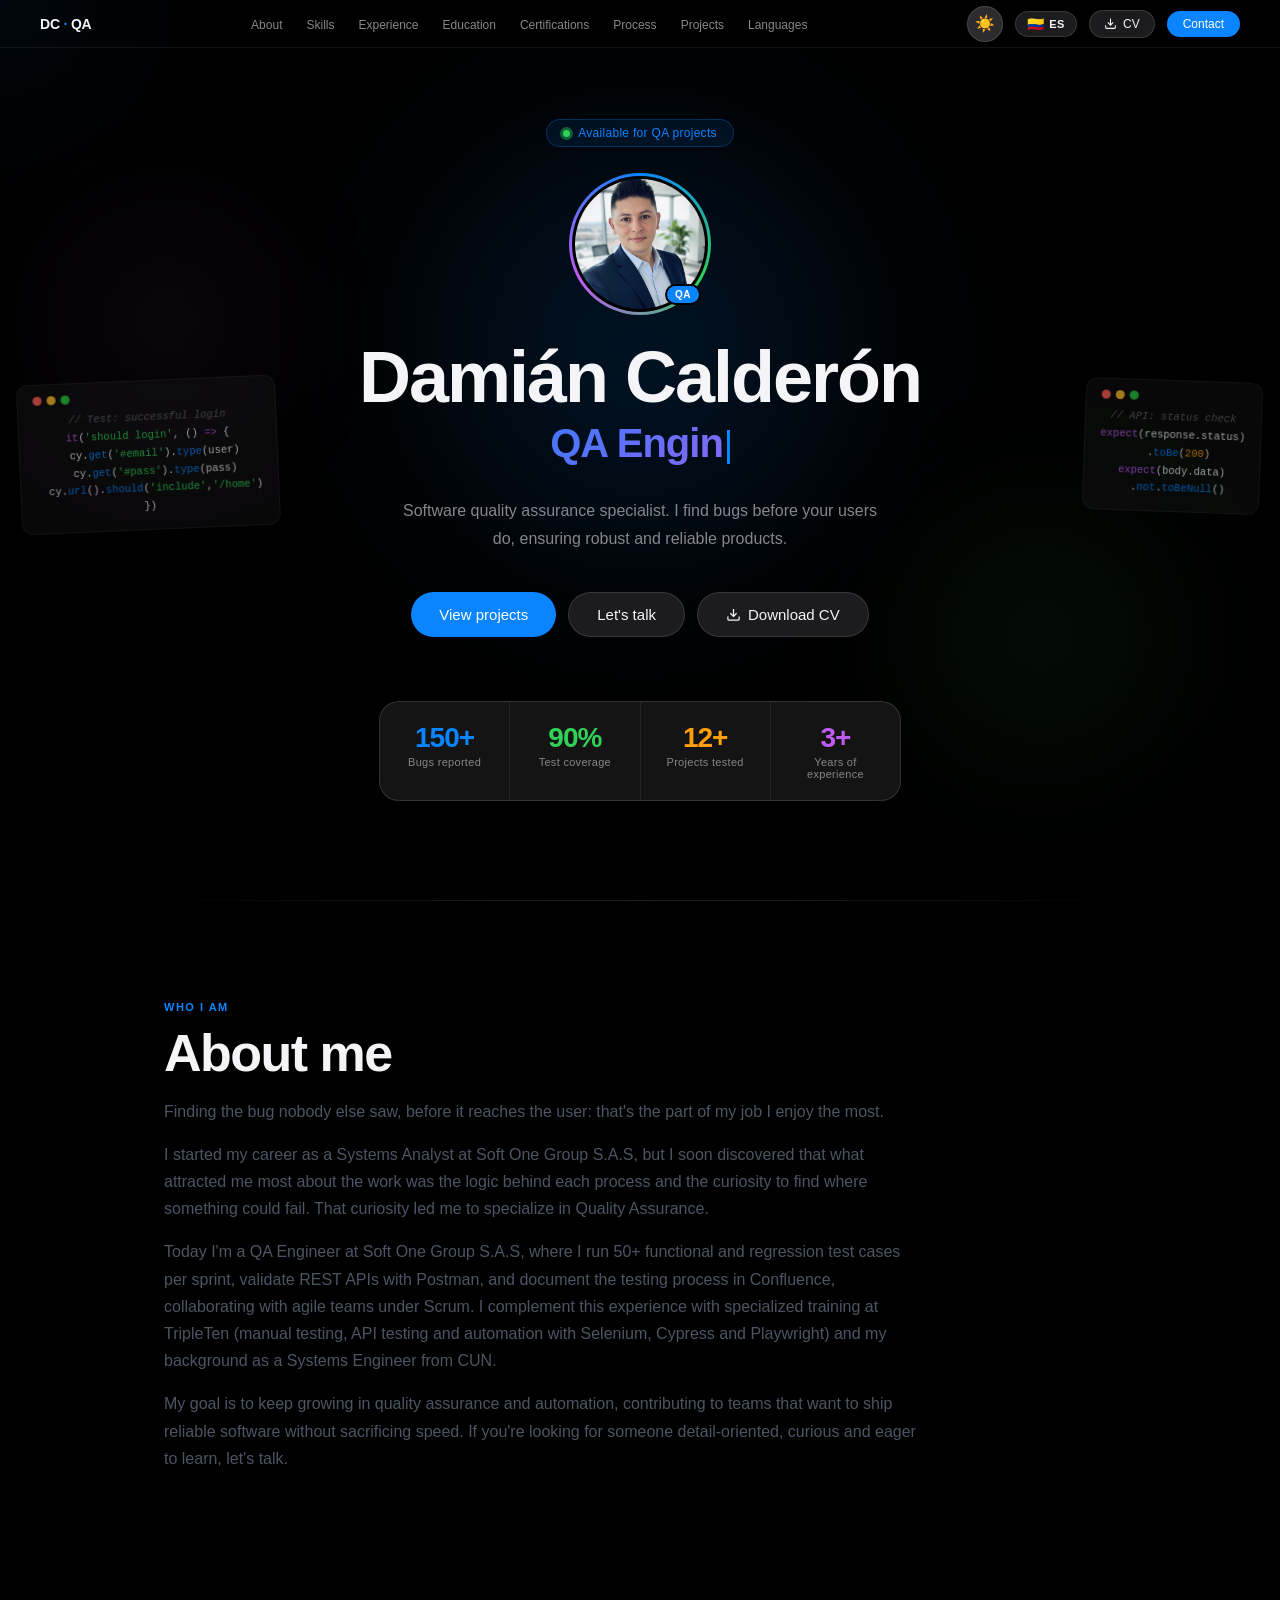
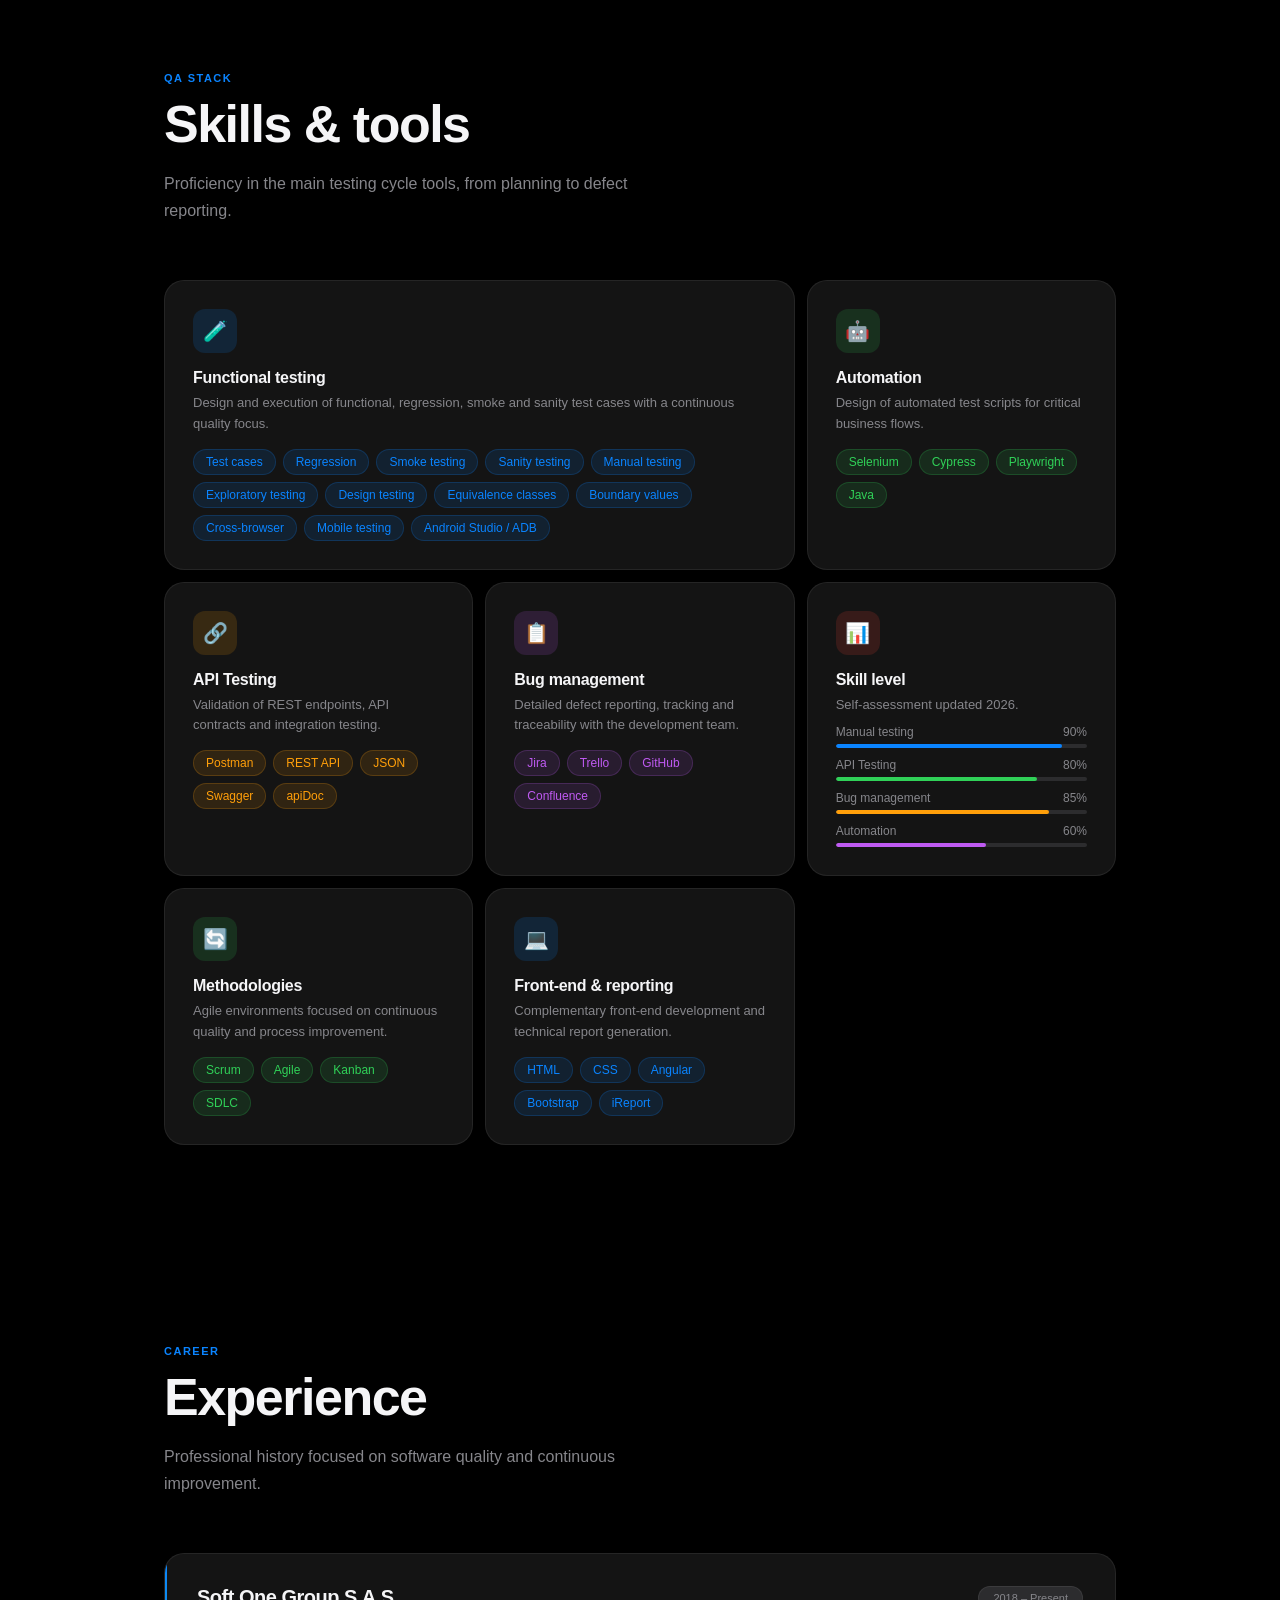
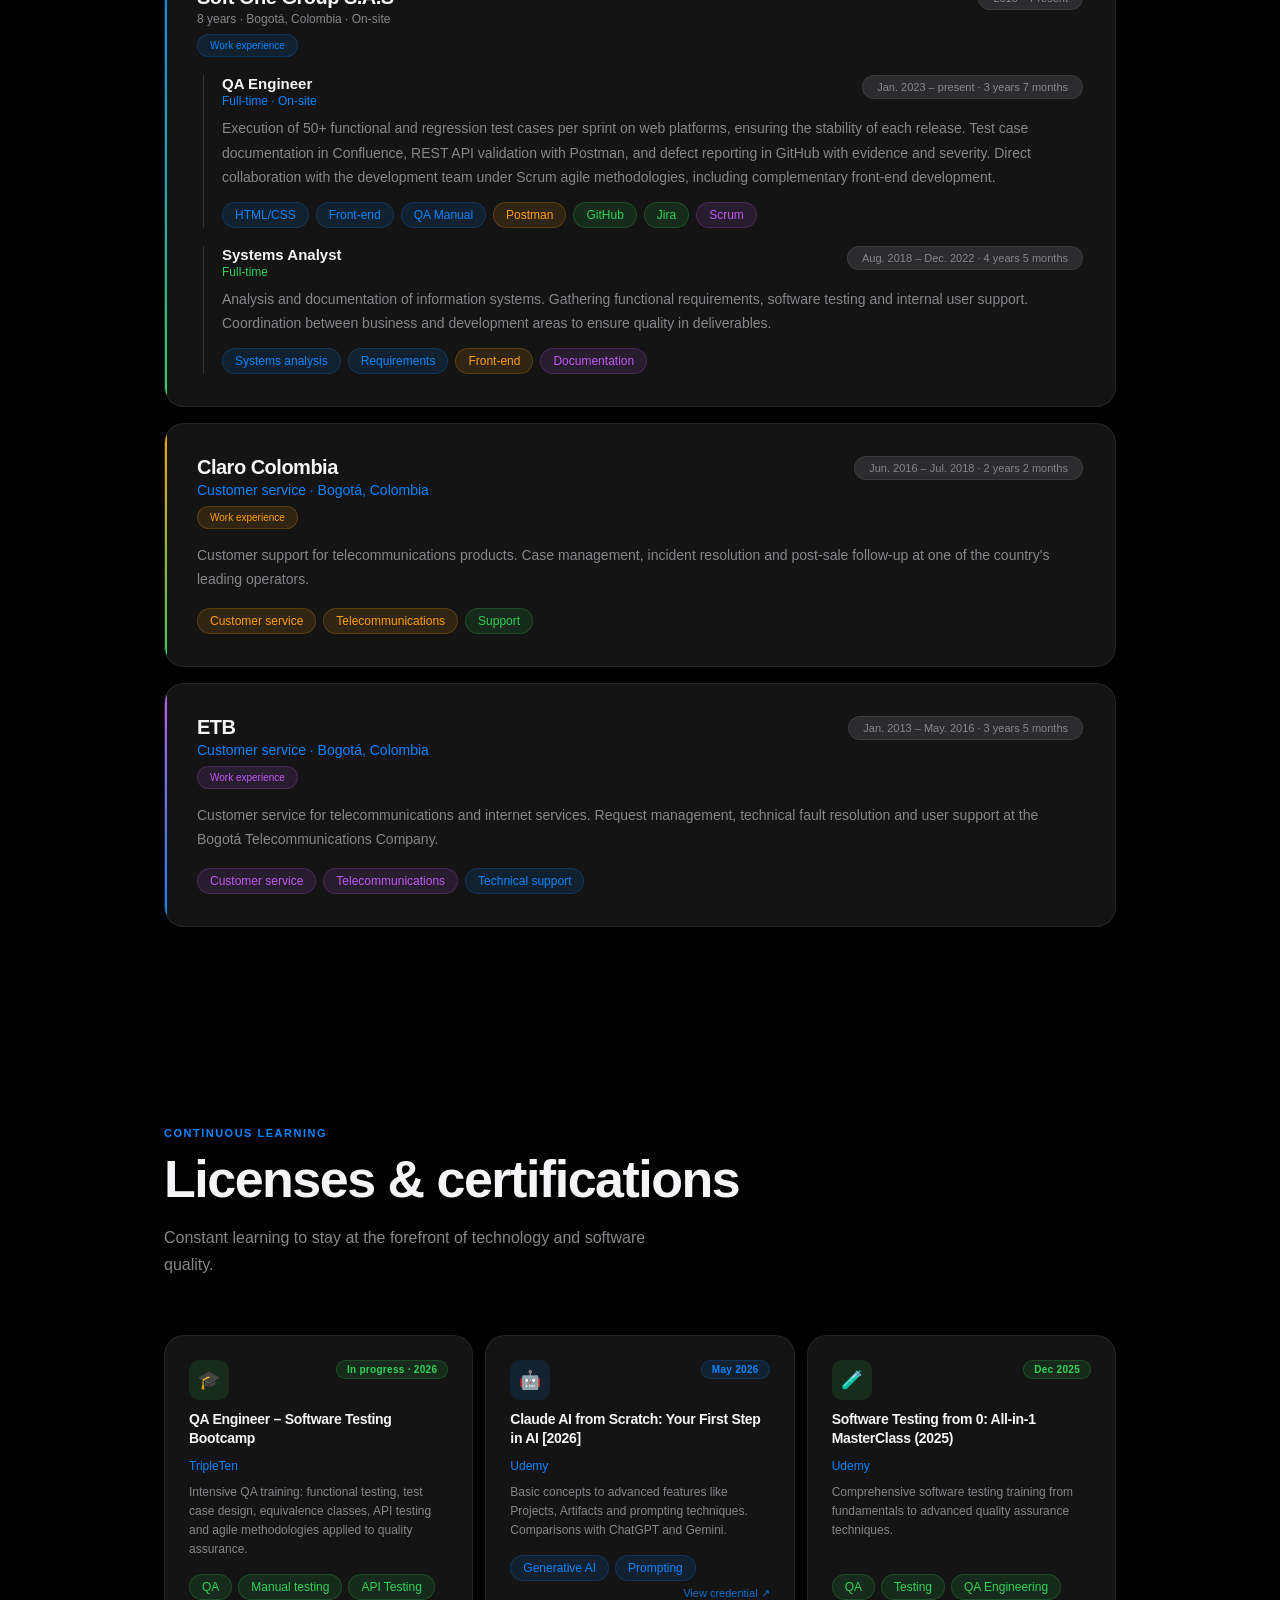
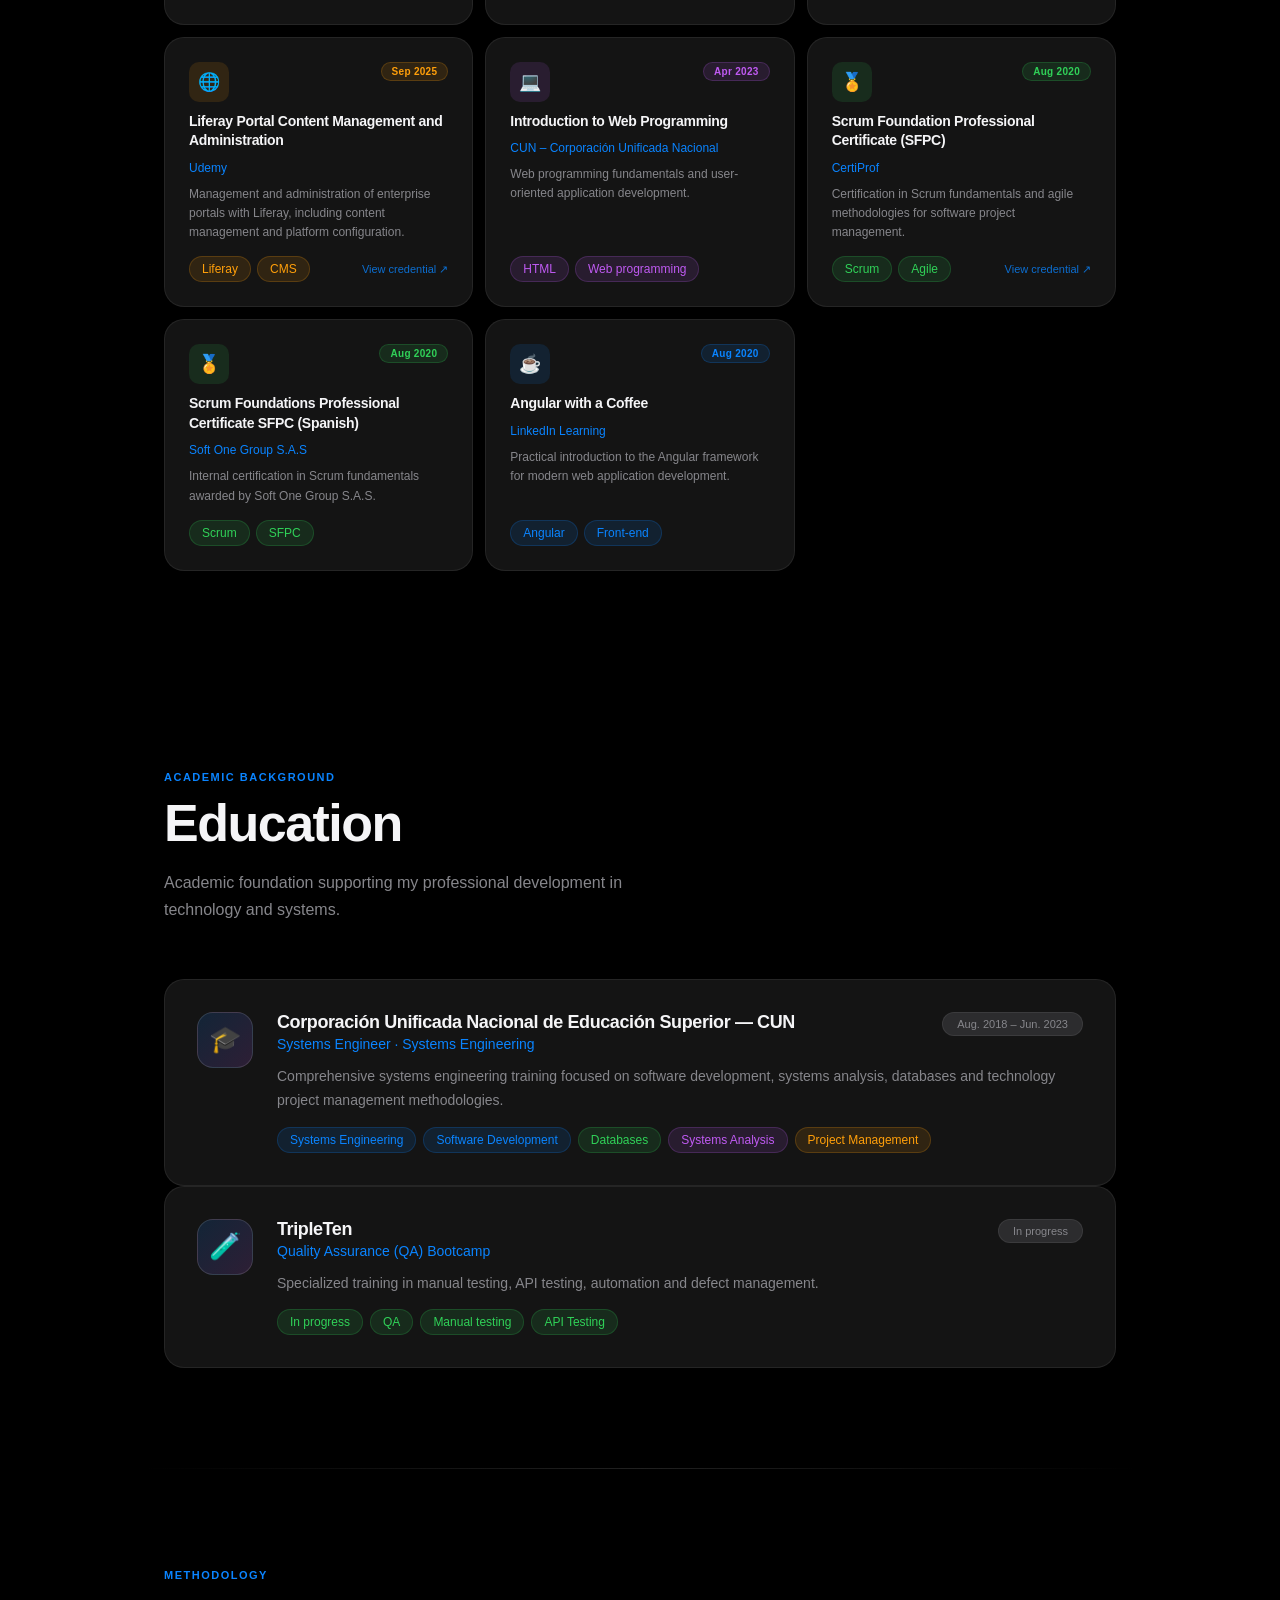
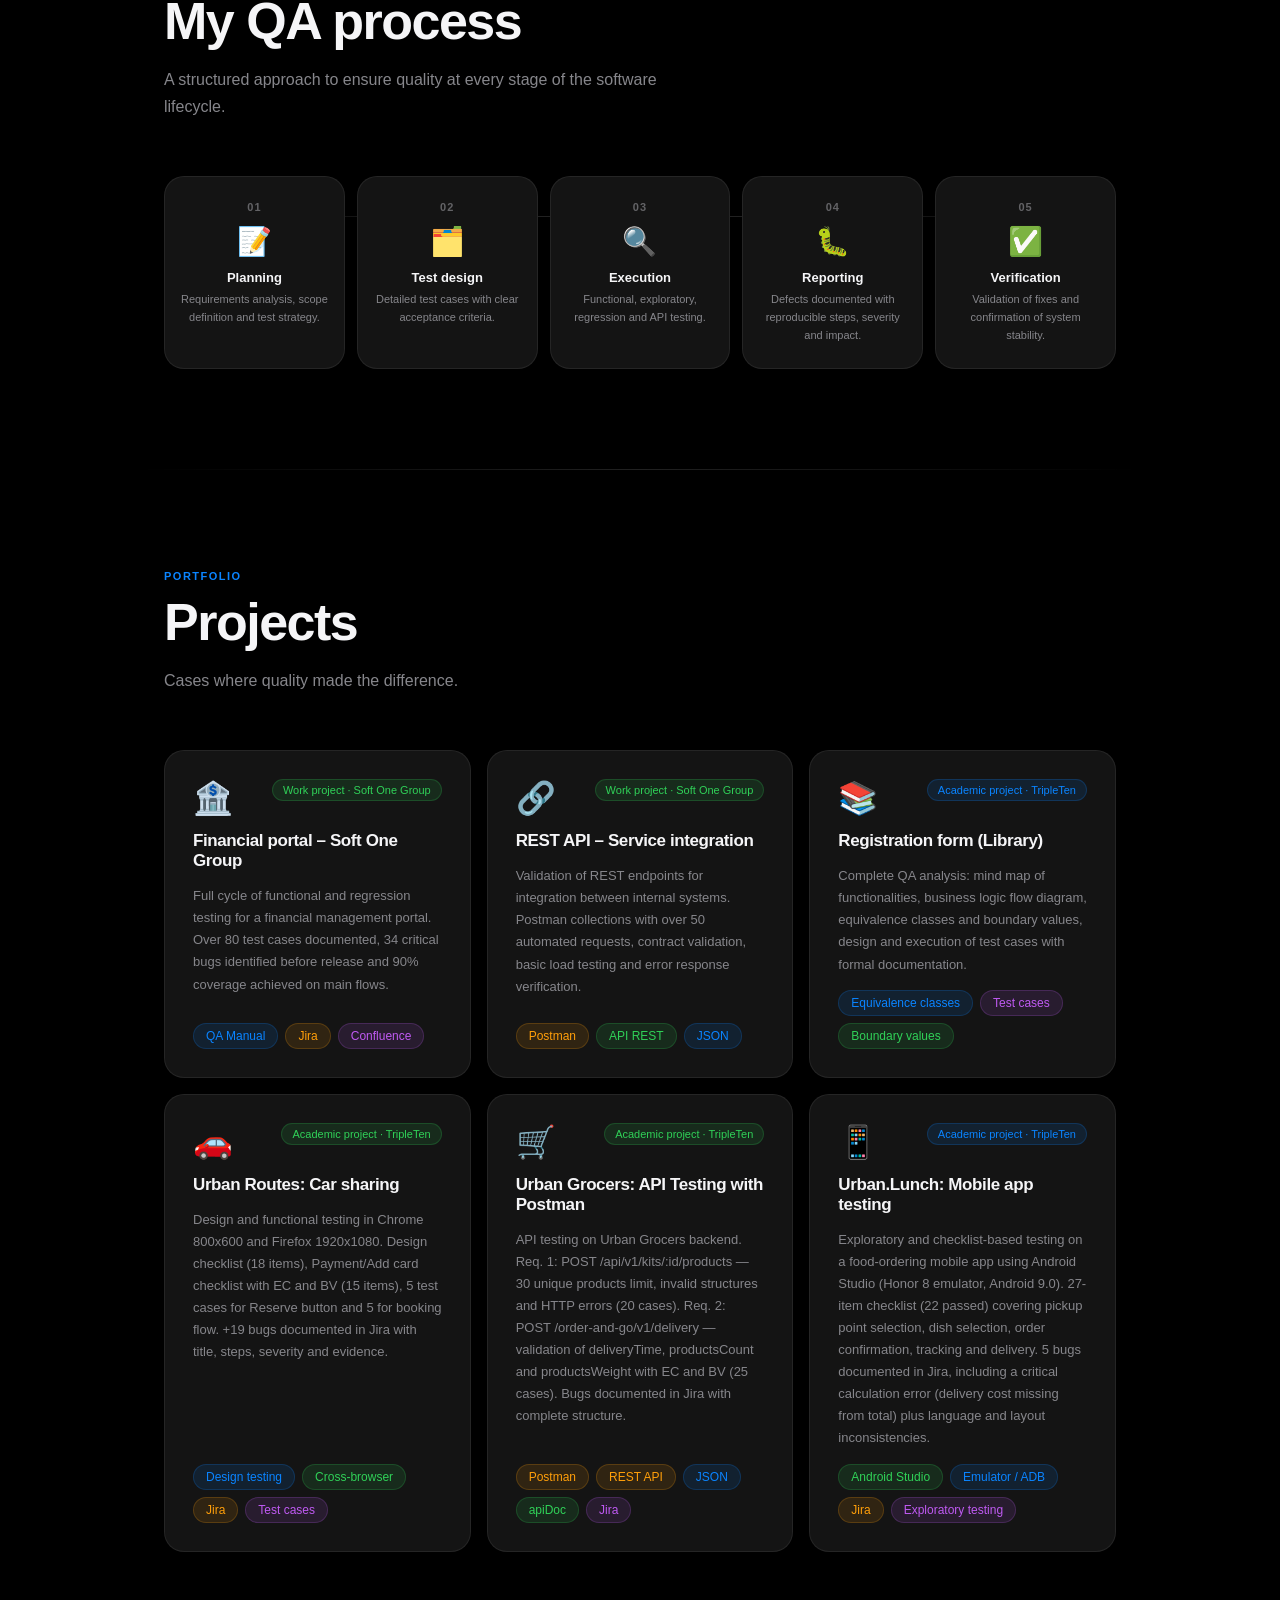
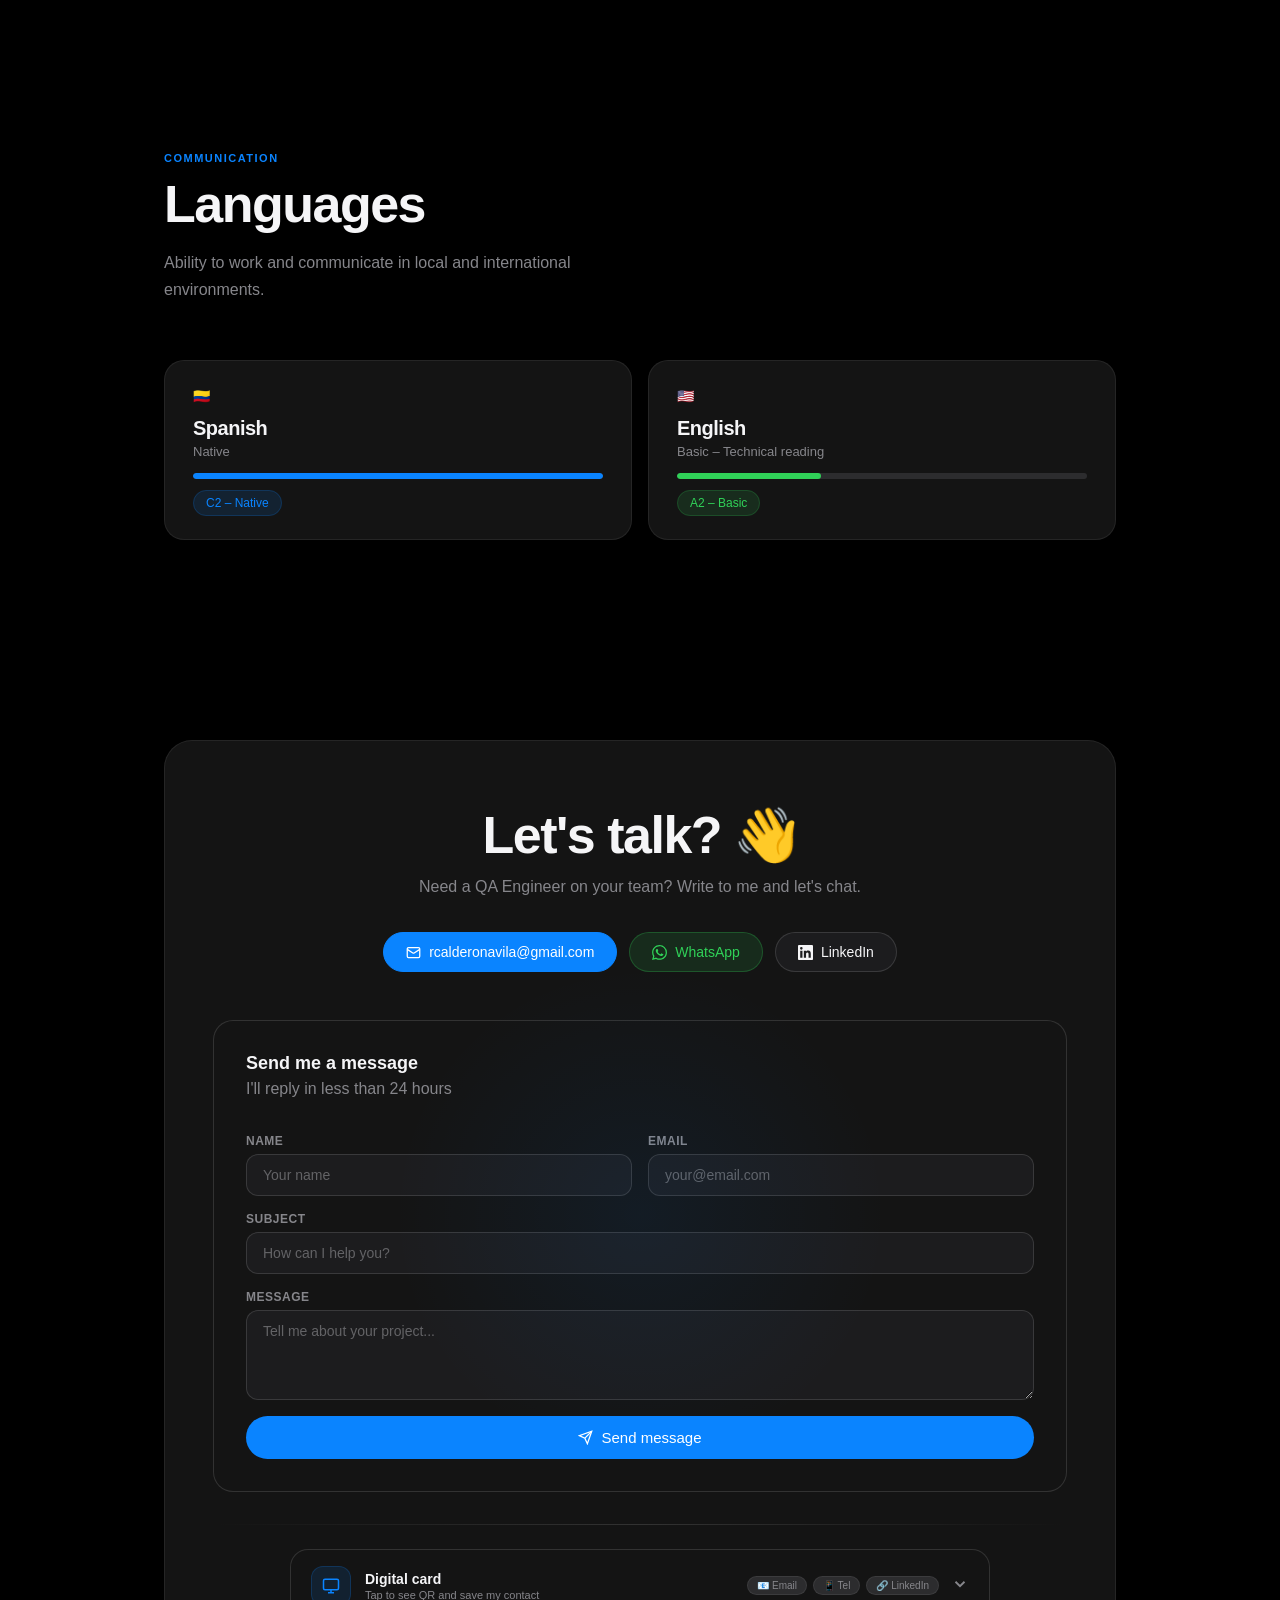
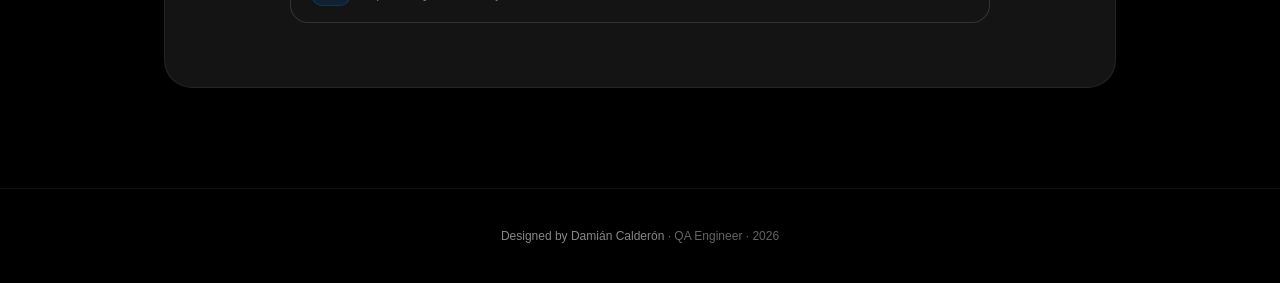
==== index.html @ c3e41abb "Add files via upload se actualiza imagen miniatura" ====
<!DOCTYPE html>
<html lang="es" data-theme="dark" data-lang="es">
<head>
  <meta charset="UTF-8"/>
  <meta name="viewport" content="width=device-width, initial-scale=1.0"/>
  <title>Damián Calderón – QA Engineer | Bogotá, Colombia</title>

  <!-- SEO -->
  <meta name="description" content="Damián Calderón – QA Engineer especialista en aseguramiento de calidad de software. Pruebas funcionales, API testing, Postman, Jira. Bogotá, Colombia."/>
  <meta name="keywords" content="QA Engineer, Quality Assurance, Tester, Bogotá, Colombia, Damián Calderón, pruebas software, Postman, Jira, Scrum"/>
  <meta name="author" content="Damián Calderón"/>
  <meta name="robots" content="index, follow"/>

  <!-- Open Graph -->
  <meta property="og:title" content="Damián Calderón – QA Engineer"/>
  <meta property="og:description" content="Especialista en aseguramiento de calidad de software. Encuentro los bugs antes que tus usuarios."/>
  <meta property="og:type" content="website"/>
  <meta property="og:url" content="https://damian-calderon-qa.netlify.app/"/>
  <meta property="og:image" content="https://damian-calderon-qa.netlify.app/perfilDamian.jpeg"/>
  <meta property="og:locale" content="es_CO"/>

  <!-- Twitter Card -->
  <meta name="twitter:card" content="summary_large_image"/>
  <meta name="twitter:title" content="Damián Calderón – QA Engineer"/>
  <meta name="twitter:description" content="Especialista en aseguramiento de calidad de software en Bogotá, Colombia."/>
  <meta name="twitter:image" content="https://damian-calderon-qa.netlify.app/perfilDamian.jpeg"/>

  <!-- Favicon -->
  <link rel="icon" href="data:image/svg+xml,<svg xmlns='http://www.w3.org/2000/svg' viewBox='0 0 100 100'><rect width='100' height='100' rx='22' fill='%230a84ff'/><text y='.9em' font-size='52' font-family='system-ui,sans-serif' font-weight='700' fill='white' x='50%' text-anchor='middle' dy='0.1em'>DC</text></svg>"/>

  <link rel="stylesheet" href="styles.css"/>
</head>
<body>

  <div id="cursor-glow"></div>

  <!-- NAV -->
  <nav>
    <div class="nav-logo">DC <span>·</span> QA</div>
    <button class="hamburger" id="hamburger" aria-label="Abrir menú" aria-expanded="false">
      <span></span><span></span><span></span>
    </button>
    <ul class="nav-links" id="navLinks">
      <li><a href="#sobre-mi" data-es="Sobre mí" data-en="About">Sobre mí</a></li>
      <li><a href="#habilidades" data-es="Habilidades" data-en="Skills">Habilidades</a></li>
      <li><a href="#experiencia" data-es="Experiencia" data-en="Experience">Experiencia</a></li>
      <li><a href="#educacion" data-es="Educación" data-en="Education">Educación</a></li>
      <li><a href="#certificaciones" data-es="Certificaciones" data-en="Certifications">Certificaciones</a></li>
      <li><a href="#proceso" data-es="Proceso" data-en="Process">Proceso</a></li>
      <li><a href="#proyectos" data-es="Proyectos" data-en="Projects">Proyectos</a></li>
      <li><a href="#idiomas" data-es="Idiomas" data-en="Languages">Idiomas</a></li>
    </ul>
    <div class="nav-right">
      <button class="theme-toggle" id="themeBtn" title="Cambiar tema">☀️</button>
      <!-- SELECTOR DE IDIOMA -->
      <button class="lang-toggle" id="langBtn" title="Switch language" aria-label="Cambiar idioma">
        <span class="lang-flag" id="langFlag">🇺🇸</span>
        <span class="lang-label" id="langLabel">EN</span>
      </button>
      <a href="Damian_Calderon_CV.pdf" download="Damian_Calderon_CV.pdf" class="nav-cv" title="Descargar hoja de vida">
        <svg width="13" height="13" viewBox="0 0 24 24" fill="none" stroke="currentColor" stroke-width="2"><path d="M21 15v4a2 2 0 0 1-2 2H5a2 2 0 0 1-2-2v-4"/><polyline points="7 10 12 15 17 10"/><line x1="12" y1="15" x2="12" y2="3"/></svg>
        <span data-es="CV" data-en="CV">CV</span>
      </a>
      <a href="#contacto" class="nav-cta" data-es="Contactar" data-en="Contact">Contactar</a>
    </div>
  </nav>
  <div class="nav-overlay" id="navOverlay"></div>

  <!-- HERO -->
  <div class="hero">
    <div class="orb orb1"></div>
    <div class="orb orb2"></div>
    <div class="orb orb3"></div>

    <!-- FLOATING CODE SNIPPETS -->
    <div class="code-float code-float-1">
      <div class="cf-dots"><div class="cf-dot cf-dot-red"></div><div class="cf-dot cf-dot-yellow"></div><div class="cf-dot cf-dot-green"></div></div>
      <pre><span class="cf-comment">// Test: successful login</span>
<span class="cf-key">it</span>(<span class="cf-str">&#39;should login&#39;</span>, () <span class="cf-key">=&gt;</span> {
  cy.<span class="cf-fn">get</span>(<span class="cf-str">&#39;#email&#39;</span>).<span class="cf-fn">type</span>(user)
  cy.<span class="cf-fn">get</span>(<span class="cf-str">&#39;#pass&#39;</span>).<span class="cf-fn">type</span>(pass)
  cy.<span class="cf-fn">url</span>().<span class="cf-fn">should</span>(<span class="cf-str">&#39;include&#39;</span>,<span class="cf-str">&#39;/home&#39;</span>)
})</pre>
    </div>

    <div class="code-float code-float-2">
      <div class="cf-dots"><div class="cf-dot cf-dot-red"></div><div class="cf-dot cf-dot-yellow"></div><div class="cf-dot cf-dot-green"></div></div>
      <pre><span class="cf-comment">// API: status check</span>
<span class="cf-key">expect</span>(response.status)
  .<span class="cf-fn">toBe</span>(<span class="cf-num">200</span>)
<span class="cf-key">expect</span>(body.data)
  .<span class="cf-fn">not</span>.<span class="cf-fn">toBeNull</span>()</pre>
    </div>

    <div class="hero-badge"><span class="pulse"></span> <span data-es="Disponible para proyectos QA" data-en="Available for QA projects">Disponible para proyectos QA</span></div>

    <div class="avatar-wrap">
      <div class="avatar-ring"></div>
      <div class="avatar-ring2"></div>
      <div class="avatar-img">
        <img src="perfilDamian.jpeg" alt="Damián Calderón" id="heroAvatarImg"/>
      </div>
      <div class="avatar-badge-qa">QA</div>
    </div>

    <h1>
      <div class="name">Damián Calderón</div>
      <div class="title-grad" id="typed-title">QA Engineer<span class="cursor-blink"></span></div>
    </h1>
    <p class="hero-sub" data-es="Especialista en aseguramiento de calidad de software. Encuentro los bugs antes que tus usuarios, garantizando productos robustos y confiables." data-en="Software quality assurance specialist. I find bugs before your users do, ensuring robust and reliable products.">Especialista en aseguramiento de calidad de software. Encuentro los bugs antes que tus usuarios, garantizando productos robustos y confiables.</p>

    <div class="hero-btns">
      <a href="#proyectos" class="btn btn-blue" data-es="Ver proyectos" data-en="View projects">Ver proyectos</a>
      <a href="#contacto" class="btn btn-outline" data-es="Hablemos" data-en="Let's talk">Hablemos</a>
      <a href="Damian_Calderon_CV.pdf" download="Damian_Calderon_CV.pdf" class="btn btn-cv">
        <svg width="15" height="15" viewBox="0 0 24 24" fill="none" stroke="currentColor" stroke-width="2"><path d="M21 15v4a2 2 0 0 1-2 2H5a2 2 0 0 1-2-2v-4"/><polyline points="7 10 12 15 17 10"/><line x1="12" y1="15" x2="12" y2="3"/></svg>
        <span data-es="Descargar CV" data-en="Download CV">Descargar CV</span>
      </a>
    </div>

    <div class="stats">
      <div class="stat"><div class="stat-n stat-accent" id="s1">0+</div><div class="stat-l" data-es="Bugs reportados" data-en="Bugs reported">Bugs reportados</div></div>
      <div class="stat"><div class="stat-n stat-green" id="s2">0%</div><div class="stat-l" data-es="Cobertura de pruebas" data-en="Test coverage">Cobertura de pruebas</div></div>
      <div class="stat"><div class="stat-n stat-orange" id="s3">0+</div><div class="stat-l" data-es="Proyectos probados" data-en="Projects tested">Proyectos probados</div></div>
      <div class="stat"><div class="stat-n stat-purple" id="s4">0+</div><div class="stat-l" data-es="Años de experiencia" data-en="Years of experience">Años de experiencia</div></div>
    </div>
  </div>

  <div class="divider"></div>

  <!-- SOBRE MI -->
  <section class="section" id="sobre-mi">
    <div class="sec-tag reveal" data-es="Quién soy" data-en="Who I am">Quién soy</div>
    <h2 class="sec-title reveal delay-1" data-es="Sobre mí" data-en="About me">Sobre mí</h2>
    <div class="about-body reveal delay-2">
      <p class="about-p" data-es="Encontrar el error que nadie más vio, antes de que llegue al usuario: esa es la parte de mi trabajo que más disfruto." data-en="Finding the bug nobody else saw, before it reaches the user: that's the part of my job I enjoy the most.">
        <strong>Encontrar el error que nadie más vio, antes de que llegue al usuario: esa es la parte de mi trabajo que más disfruto.</strong>
      </p>
      <p class="about-p" data-es="Empecé mi carrera como Analista de Sistemas en Soft One Group S.A.S, pero pronto descubrí que lo que más me atraía del trabajo era la lógica detrás de cada proceso y la curiosidad por encontrar dónde algo podía fallar. Esa inquietud me llevó a especializarme en Quality Assurance." data-en="I started my career as a Systems Analyst at Soft One Group S.A.S, but I soon discovered that what attracted me most about the work was the logic behind each process and the curiosity to find where something could fail. That curiosity led me to specialize in Quality Assurance.">Empecé mi carrera como Analista de Sistemas en Soft One Group S.A.S, pero pronto descubrí que lo que más me atraía del trabajo era la lógica detrás de cada proceso y la curiosidad por encontrar dónde algo podía fallar. Esa inquietud me llevó a especializarme en Quality Assurance.</p>
      <p class="about-p" data-es="Hoy soy QA Engineer en Soft One Group S.A.S, donde ejecuto más de 50 casos de prueba funcionales y de regresión por sprint, valido APIs REST con Postman y documento el proceso de pruebas en Confluence, colaborando con equipos ágiles bajo Scrum. Complemento esta experiencia con formación especializada en TripleTen (pruebas manuales, API testing y automatización con Selenium, Cypress y Playwright) y mi base como Ingeniero de Sistemas por la CUN." data-en="Today I'm a QA Engineer at Soft One Group S.A.S, where I run 50+ functional and regression test cases per sprint, validate REST APIs with Postman, and document the testing process in Confluence, collaborating with agile teams under Scrum. I complement this experience with specialized training at TripleTen (manual testing, API testing and automation with Selenium, Cypress and Playwright) and my background as a Systems Engineer from CUN.">Hoy soy QA Engineer en Soft One Group S.A.S, donde ejecuto más de 50 casos de prueba funcionales y de regresión por sprint, valido APIs REST con Postman y documento el proceso de pruebas en Confluence, colaborando con equipos ágiles bajo Scrum. Complemento esta experiencia con formación especializada en TripleTen (pruebas manuales, API testing y automatización con Selenium, Cypress y Playwright) y mi base como Ingeniero de Sistemas por la CUN.</p>
      <p data-es="Mi meta es seguir creciendo en aseguramiento de calidad y automatización, aportando a equipos que buscan lanzar software confiable sin sacrificar velocidad. Si buscas a alguien detallista, curioso y con ganas de aprender, hablemos." data-en="My goal is to keep growing in quality assurance and automation, contributing to teams that want to ship reliable software without sacrificing speed. If you're looking for someone detail-oriented, curious and eager to learn, let's talk.">Mi meta es seguir creciendo en aseguramiento de calidad y automatización, aportando a equipos que buscan lanzar software confiable sin sacrificar velocidad. Si buscas a alguien detallista, curioso y con ganas de aprender, <a href="#contacto" class="link-accent-bold" data-es="hablemos" data-en="let's talk">hablemos</a>.</p>
    </div>
  </section>

  <div class="divider"></div>

  <!-- HABILIDADES -->
  <section class="section" id="habilidades">
    <div class="sec-tag reveal" data-es="Stack QA" data-en="QA Stack">Stack QA</div>
    <h2 class="sec-title reveal delay-1" data-es="Habilidades &amp; herramientas" data-en="Skills &amp; tools">Habilidades &amp; herramientas</h2>
    <p class="sec-sub reveal delay-2" data-es="Dominio de las principales herramientas del ciclo de pruebas, desde la planificación hasta el reporte de defectos." data-en="Proficiency in the main testing cycle tools, from planning to defect reporting.">Dominio de las principales herramientas del ciclo de pruebas, desde la planificación hasta el reporte de defectos.</p>
    <div class="bento">
      <div class="bento-card wide reveal delay-1">
        <div class="bc-icon bc-icon--blue">🧪</div>
        <div class="bc-title" data-es="Pruebas funcionales" data-en="Functional testing">Pruebas funcionales</div>
        <div class="bc-desc" data-es="Diseño y ejecución de casos de prueba funcionales, de regresión, smoke y sanity testing con enfoque en calidad continua." data-en="Design and execution of functional, regression, smoke and sanity test cases with a continuous quality focus.">Diseño y ejecución de casos de prueba funcionales, de regresión, smoke y sanity testing con enfoque en calidad continua.</div>
        <div class="skill-pills">
          <span class="pill pill-blue" data-es="Casos de prueba" data-en="Test cases">Casos de prueba</span>
          <span class="pill pill-blue" data-es="Regresión" data-en="Regression">Regresión</span>
          <span class="pill pill-blue">Smoke testing</span>
          <span class="pill pill-blue">Sanity testing</span>
          <span class="pill pill-blue" data-es="Pruebas manuales" data-en="Manual testing">Pruebas manuales</span>
          <span class="pill pill-blue" data-es="Pruebas exploratorias" data-en="Exploratory testing">Pruebas exploratorias</span>
          <span class="pill pill-blue" data-es="Pruebas de diseño" data-en="Design testing">Pruebas de diseño</span>
          <span class="pill pill-blue" data-es="Clases de equivalencia" data-en="Equivalence classes">Clases de equivalencia</span>
          <span class="pill pill-blue" data-es="Valores límite" data-en="Boundary values">Valores límite</span>
          <span class="pill pill-blue" data-es="Multi-navegador" data-en="Cross-browser">Multi-navegador</span>
          <span class="pill pill-blue" data-es="Pruebas móviles" data-en="Mobile testing">Pruebas móviles</span>
          <span class="pill pill-blue">Android Studio / ADB</span>
        </div>
      </div>
      <div class="bento-card reveal delay-2">
        <div class="bc-icon bc-icon--green">🤖</div>
        <div class="bc-title" data-es="Automatización" data-en="Automation">Automatización</div>
        <div class="bc-desc" data-es="Diseño de scripts de prueba automatizados para flujos críticos de negocio." data-en="Design of automated test scripts for critical business flows.">Diseño de scripts de prueba automatizados para flujos críticos de negocio.</div>
        <div class="skill-pills">
          <span class="pill pill-green">Selenium</span>
          <span class="pill pill-green">Cypress</span>
          <span class="pill pill-green">Playwright</span>
          <span class="pill pill-green">Java</span>
        </div>
      </div>
      <div class="bento-card reveal delay-1">
        <div class="bc-icon bc-icon--orange">🔗</div>
        <div class="bc-title">API Testing</div>
        <div class="bc-desc" data-es="Validación de endpoints REST, contratos de API y pruebas de integración." data-en="Validation of REST endpoints, API contracts and integration testing.">Validación de endpoints REST, contratos de API y pruebas de integración.</div>
        <div class="skill-pills">
          <span class="pill pill-orange">Postman</span>
          <span class="pill pill-orange">REST API</span>
          <span class="pill pill-orange">JSON</span>
          <span class="pill pill-orange">Swagger</span>
          <span class="pill pill-orange">apiDoc</span>
        </div>
      </div>
      <div class="bento-card reveal delay-2">
        <div class="bc-icon bc-icon--purple">📋</div>
        <div class="bc-title" data-es="Gestión de bugs" data-en="Bug management">Gestión de bugs</div>
        <div class="bc-desc" data-es="Reporte detallado de defectos, seguimiento y trazabilidad con el equipo de desarrollo." data-en="Detailed defect reporting, tracking and traceability with the development team.">Reporte detallado de defectos, seguimiento y trazabilidad con el equipo de desarrollo.</div>
        <div class="skill-pills">
          <span class="pill pill-purple">Jira</span>
          <span class="pill pill-purple">Trello</span>
          <span class="pill pill-purple">GitHub</span>
          <span class="pill pill-purple">Confluence</span>
        </div>
      </div>
      <div class="bento-card reveal delay-3">
        <div class="bc-icon bc-icon--red">📊</div>
        <div class="bc-title" data-es="Nivel de habilidades" data-en="Skill level">Nivel de habilidades</div>
        <div class="bc-desc" data-es="Autoevaluación actualizada 2026." data-en="Self-assessment updated 2026.">Autoevaluación actualizada 2026.</div>
        <div class="skill-bar">
          <div class="sb-row"><span data-es="Pruebas manuales" data-en="Manual testing">Pruebas manuales</span><span>90%</span></div>
          <div class="sb-track"><div class="sb-fill bar-anim sb-fill--accent" data-w="90"></div></div>
        </div>
        <div class="skill-bar skill-bar--spaced">
          <div class="sb-row"><span>API Testing</span><span>80%</span></div>
          <div class="sb-track"><div class="sb-fill bar-anim sb-fill--green" data-w="80"></div></div>
        </div>
        <div class="skill-bar skill-bar--spaced">
          <div class="sb-row"><span data-es="Gestión de bugs" data-en="Bug management">Gestión de bugs</span><span>85%</span></div>
          <div class="sb-track"><div class="sb-fill bar-anim sb-fill--orange" data-w="85"></div></div>
        </div>
        <div class="skill-bar skill-bar--spaced">
          <div class="sb-row"><span data-es="Automatización" data-en="Automation">Automatización</span><span>60%</span></div>
          <div class="sb-track"><div class="sb-fill bar-anim sb-fill--purple" data-w="60"></div></div>
        </div>
      </div>
      <div class="bento-card reveal delay-4">
        <div class="bc-icon bc-icon--green">🔄</div>
        <div class="bc-title" data-es="Metodologías" data-en="Methodologies">Metodologías</div>
        <div class="bc-desc" data-es="Entornos ágiles con enfoque en calidad continua y mejora de procesos." data-en="Agile environments focused on continuous quality and process improvement.">Entornos ágiles con enfoque en calidad continua y mejora de procesos.</div>
        <div class="skill-pills">
          <span class="pill pill-green">Scrum</span>
          <span class="pill pill-green">Agile</span>
          <span class="pill pill-green">Kanban</span>
          <span class="pill pill-green">SDLC</span>
        </div>
      </div>
      <div class="bento-card reveal delay-3">
        <div class="bc-icon bc-icon--blue">💻</div>
        <div class="bc-title" data-es="Front-end &amp; reportes" data-en="Front-end &amp; reporting">Front-end &amp; reportes</div>
        <div class="bc-desc" data-es="Desarrollo front-end complementario y generación de reportes técnicos." data-en="Complementary front-end development and technical report generation.">Desarrollo front-end complementario y generación de reportes técnicos.</div>
        <div class="skill-pills">
          <span class="pill pill-blue">HTML</span>
          <span class="pill pill-blue">CSS</span>
          <span class="pill pill-blue">Angular</span>
          <span class="pill pill-blue">Bootstrap</span>
          <span class="pill pill-blue">iReport</span>
        </div>
      </div>
    </div>
  </section>

  <div class="divider"></div>

  <!-- EXPERIENCIA -->
  <section class="section" id="experiencia">
    <div class="sec-tag reveal" data-es="Trayectoria" data-en="Career">Trayectoria</div>
    <h2 class="sec-title reveal delay-1" data-es="Experiencia" data-en="Experience">Experiencia</h2>
    <p class="sec-sub reveal delay-2" data-es="Historial profesional enfocado en la calidad del software y la mejora continua." data-en="Professional history focused on software quality and continuous improvement.">Historial profesional enfocado en la calidad del software y la mejora continua.</p>
    <div class="exp-list">

      <div class="exp-card reveal delay-1">
        <div class="exp-line"></div>
        <div class="exp-top">
          <div>
            <div class="exp-co">
              <a href="https://www.linkedin.com/company/2480681/" target="_blank" rel="noopener noreferrer" class="link-plain">Soft One Group S.A.S</a>
            </div>
            <div class="exp-role exp-role--muted-sm" data-es="8 años · Bogotá, Colombia · Presencial" data-en="8 years · Bogotá, Colombia · On-site">8 años · Bogotá, Colombia · Presencial</div>
            <span class="pill pill-blue pill-tag" data-es="Experiencia laboral" data-en="Work experience">Experiencia laboral</span>
          </div>
          <div class="exp-date" data-es="2018 – Presente" data-en="2018 – Present">2018 – Presente</div>
        </div>

        <div class="exp-sub-block">
          <div class="exp-sub-header">
            <div>
              <div class="exp-sub-title" data-es="QA Engineer" data-en="QA Engineer">QA Engineer</div>
              <div class="exp-sub-meta" data-es="Jornada completa · Presencial" data-en="Full-time · On-site">Jornada completa · Presencial</div>
            </div>
            <div class="exp-date" data-es="ene. 2023 – actualidad · 3 años 7 meses" data-en="Jan. 2023 – present · 3 years 7 months">ene. 2023 – actualidad · 3 años 7 meses</div>
          </div>
          <div class="exp-desc" data-es="Ejecución de más de 50 casos de prueba funcionales y de regresión por sprint sobre plataformas web, garantizando la estabilidad de cada release. Documentación de casos de prueba en Confluence, validación de APIs REST con Postman y reporte de defectos en GitHub con evidencia y severidad. Colaboración directa con el equipo de desarrollo bajo metodologías ágiles Scrum, incluyendo desarrollo front-end complementario." data-en="Execution of 50+ functional and regression test cases per sprint on web platforms, ensuring the stability of each release. Test case documentation in Confluence, REST API validation with Postman, and defect reporting in GitHub with evidence and severity. Direct collaboration with the development team under Scrum agile methodologies, including complementary front-end development.">Ejecución de más de 50 casos de prueba funcionales y de regresión por sprint sobre plataformas web, garantizando la estabilidad de cada release. Documentación de casos de prueba en Confluence, validación de APIs REST con Postman y reporte de defectos en GitHub con evidencia y severidad. Colaboración directa con el equipo de desarrollo bajo metodologías ágiles Scrum, incluyendo desarrollo front-end complementario.</div>
          <div class="exp-tags exp-tags--mt12">
            <span class="pill pill-blue">HTML/CSS</span>
            <span class="pill pill-blue">Front-end</span>
            <span class="pill pill-blue">QA Manual</span>
            <span class="pill pill-orange">Postman</span>
            <span class="pill pill-green">GitHub</span>
            <span class="pill pill-green">Jira</span>
            <span class="pill pill-purple">Scrum</span>
          </div>
        </div>

        <div class="exp-sub-block">
          <div class="exp-sub-header">
            <div>
              <div class="exp-sub-title" data-es="Analista de Sistemas" data-en="Systems Analyst">Analista de Sistemas</div>
              <div class="exp-sub-meta--done" data-es="Jornada completa" data-en="Full-time">Jornada completa</div>
            </div>
            <div class="exp-date" data-es="ago. 2018 – dic. 2022 · 4 años 5 meses" data-en="Aug. 2018 – Dec. 2022 · 4 years 5 months">ago. 2018 – dic. 2022 · 4 años 5 meses</div>
          </div>
          <div class="exp-desc" data-es="Análisis y documentación de sistemas de información. Levantamiento de requerimientos funcionales, pruebas de software y soporte a usuarios internos. Coordinación entre áreas de negocio y desarrollo para garantizar calidad en las entregas." data-en="Analysis and documentation of information systems. Gathering functional requirements, software testing and internal user support. Coordination between business and development areas to ensure quality in deliverables.">Análisis y documentación de sistemas de información. Levantamiento de requerimientos funcionales, pruebas de software y soporte a usuarios internos. Coordinación entre áreas de negocio y desarrollo para garantizar calidad en las entregas.</div>
          <div class="exp-tags exp-tags--mt12">
            <span class="pill pill-blue" data-es="Análisis de sistemas" data-en="Systems analysis">Análisis de sistemas</span>
            <span class="pill pill-blue" data-es="Requerimientos" data-en="Requirements">Requerimientos</span>
            <span class="pill pill-orange">Front-end</span>
            <span class="pill pill-purple" data-es="Documentación" data-en="Documentation">Documentación</span>
          </div>
        </div>
      </div>

      <div class="exp-card reveal delay-2">
        <div class="exp-line exp-line--orange-green"></div>
        <div class="exp-top">
          <div>
            <div class="exp-co">Claro Colombia</div>
            <div class="exp-role" data-es="Servicio al cliente · Bogotá, Colombia" data-en="Customer service · Bogotá, Colombia">Servicio al cliente · Bogotá, Colombia</div>
            <span class="pill pill-orange pill-tag" data-es="Experiencia laboral" data-en="Work experience">Experiencia laboral</span>
          </div>
          <div class="exp-date" data-es="jun. 2016 – jul. 2018 · 2 años 2 meses" data-en="Jun. 2016 – Jul. 2018 · 2 years 2 months">jun. 2016 – jul. 2018 · 2 años 2 meses</div>
        </div>
        <div class="exp-desc" data-es="Atención y soporte a clientes en productos de telecomunicaciones. Gestión de casos, resolución de incidencias y seguimiento postventa en uno de los principales operadores del país." data-en="Customer support for telecommunications products. Case management, incident resolution and post-sale follow-up at one of the country's leading operators.">Atención y soporte a clientes en productos de telecomunicaciones. Gestión de casos, resolución de incidencias y seguimiento postventa en uno de los principales operadores del país.</div>
        <div class="exp-tags">
          <span class="pill pill-orange" data-es="Servicio al cliente" data-en="Customer service">Servicio al cliente</span>
          <span class="pill pill-orange" data-es="Telecomunicaciones" data-en="Telecommunications">Telecomunicaciones</span>
          <span class="pill pill-green" data-es="Soporte" data-en="Support">Soporte</span>
        </div>
      </div>

      <div class="exp-card reveal delay-3">
        <div class="exp-line exp-line--purple-accent"></div>
        <div class="exp-top">
          <div>
            <div class="exp-co">ETB</div>
            <div class="exp-role" data-es="Servicio al cliente · Bogotá, Colombia" data-en="Customer service · Bogotá, Colombia">Servicio al cliente · Bogotá, Colombia</div>
            <span class="pill pill-purple pill-tag" data-es="Experiencia laboral" data-en="Work experience">Experiencia laboral</span>
          </div>
          <div class="exp-date" data-es="ene. 2013 – may. 2016 · 3 años 5 meses" data-en="Jan. 2013 – May. 2016 · 3 years 5 months">ene. 2013 – may. 2016 · 3 años 5 meses</div>
        </div>
        <div class="exp-desc" data-es="Atención al cliente en servicios de telecomunicaciones e internet. Gestión de solicitudes, resolución de fallas técnicas y acompañamiento al usuario en la Empresa de Telecomunicaciones de Bogotá." data-en="Customer service for telecommunications and internet services. Request management, technical fault resolution and user support at the Bogotá Telecommunications Company.">Atención al cliente en servicios de telecomunicaciones e internet. Gestión de solicitudes, resolución de fallas técnicas y acompañamiento al usuario en la Empresa de Telecomunicaciones de Bogotá.</div>
        <div class="exp-tags">
          <span class="pill pill-purple" data-es="Servicio al cliente" data-en="Customer service">Servicio al cliente</span>
          <span class="pill pill-purple" data-es="Telecomunicaciones" data-en="Telecommunications">Telecomunicaciones</span>
          <span class="pill pill-blue" data-es="Soporte técnico" data-en="Technical support">Soporte técnico</span>
        </div>
      </div>

    </div>
  </section>

  <div class="divider"></div>

  <!-- CERTIFICACIONES -->
  <section class="section" id="certificaciones">
    <div class="sec-tag reveal" data-es="Formación continua" data-en="Continuous learning">Formación continua</div>
    <h2 class="sec-title reveal delay-1" data-es="Licencias &amp; certificaciones" data-en="Licenses &amp; certifications">Licencias &amp; certificaciones</h2>
    <p class="sec-sub reveal delay-2" data-es="Aprendizaje constante para mantenerse a la vanguardia de la tecnología y la calidad del software." data-en="Constant learning to stay at the forefront of technology and software quality.">Aprendizaje constante para mantenerse a la vanguardia de la tecnología y la calidad del software.</p>
    <div class="cert-grid">

      <div class="cert-card reveal delay-1">
        <div class="cert-top">
          <div class="cert-icon cert-icon--green">🎓</div>
          <div class="cert-badge cert-badge-green" data-es="En curso · 2026" data-en="In progress · 2026">En curso · 2026</div>
        </div>
        <div class="cert-title" data-es="QA Engineer – Bootcamp de Pruebas de Software" data-en="QA Engineer – Software Testing Bootcamp">QA Engineer – Bootcamp de Pruebas de Software</div>
        <div class="cert-issuer">TripleTen</div>
        <div class="cert-desc" data-es="Formación intensiva en QA: pruebas funcionales, diseño de casos de prueba, clases de equivalencia, testing de APIs y metodologías ágiles aplicadas al aseguramiento de calidad." data-en="Intensive QA training: functional testing, test case design, equivalence classes, API testing and agile methodologies applied to quality assurance.">Formación intensiva en QA: pruebas funcionales, diseño de casos de prueba, clases de equivalencia, testing de APIs y metodologías ágiles aplicadas al aseguramiento de calidad.</div>
        <div class="cert-footer">
          <span class="pill pill-green">QA</span>
          <span class="pill pill-green" data-es="Pruebas manuales" data-en="Manual testing">Pruebas manuales</span>
          <span class="pill pill-green">API Testing</span>
        </div>
      </div>

      <div class="cert-card reveal delay-1">
        <div class="cert-top">
          <div class="cert-icon cert-icon--blue">🤖</div>
          <div class="cert-badge cert-badge-blue" data-es="may. 2026" data-en="May 2026">may. 2026</div>
        </div>
        <div class="cert-title" data-es="Claude AI desde Cero: Tu Primer Paso en la IA [2026]" data-en="Claude AI from Scratch: Your First Step in AI [2026]">Claude AI desde Cero: Tu Primer Paso en la IA [2026]</div>
        <div class="cert-issuer">Udemy</div>
        <div class="cert-desc" data-es="Conceptos básicos hasta funciones avanzadas como Projects, Artifacts y técnicas de prompting. Comparaciones con ChatGPT y Gemini." data-en="Basic concepts to advanced features like Projects, Artifacts and prompting techniques. Comparisons with ChatGPT and Gemini.">Conceptos básicos hasta funciones avanzadas como Projects, Artifacts y técnicas de prompting. Comparaciones con ChatGPT y Gemini.</div>
        <div class="cert-footer">
          <span class="pill pill-blue" data-es="IA Generativa" data-en="Generative AI">IA Generativa</span>
          <span class="pill pill-blue">Prompting</span>
          <a href="https://ude.my/UC-f41e367d-61cb-4798-b5d9-2df6077c734b" target="_blank" rel="noopener noreferrer" class="cert-link" data-es="Ver credencial ↗" data-en="View credential ↗">Ver credencial ↗</a>
        </div>
      </div>

      <div class="cert-card reveal delay-2">
        <div class="cert-top">
          <div class="cert-icon cert-icon--green">🧪</div>
          <div class="cert-badge cert-badge-green" data-es="dic. 2025" data-en="Dec 2025">dic. 2025</div>
        </div>
        <div class="cert-title" data-es="Software Testing desde 0: MasterClass todo en 1 (2025)" data-en="Software Testing from 0: All-in-1 MasterClass (2025)">Software Testing desde 0: MasterClass todo en 1 (2025)</div>
        <div class="cert-issuer">Udemy</div>
        <div class="cert-desc" data-es="Formación integral en testing de software desde fundamentos hasta técnicas avanzadas de aseguramiento de calidad." data-en="Comprehensive software testing training from fundamentals to advanced quality assurance techniques.">Formación integral en testing de software desde fundamentos hasta técnicas avanzadas de aseguramiento de calidad.</div>
        <div class="cert-footer">
          <span class="pill pill-green">QA</span>
          <span class="pill pill-green">Testing</span>
          <span class="pill pill-green" data-es="Ingeniería QA" data-en="QA Engineering">Ingeniería QA</span>
        </div>
      </div>

      <div class="cert-card reveal delay-3">
        <div class="cert-top">
          <div class="cert-icon cert-icon--orange">🌐</div>
          <div class="cert-badge cert-badge-orange" data-es="sept. 2025" data-en="Sep 2025">sept. 2025</div>
        </div>
        <div class="cert-title" data-es="Liferay Portal Gestión de Contenidos y Administración" data-en="Liferay Portal Content Management and Administration">Liferay Portal Gestión de Contenidos y Administración</div>
        <div class="cert-issuer">Udemy</div>
        <div class="cert-desc" data-es="Gestión y administración de portales empresariales con Liferay, incluyendo gestión de contenidos y configuración de plataformas." data-en="Management and administration of enterprise portals with Liferay, including content management and platform configuration.">Gestión y administración de portales empresariales con Liferay, incluyendo gestión de contenidos y configuración de plataformas.</div>
        <div class="cert-footer">
          <span class="pill pill-orange">Liferay</span>
          <span class="pill pill-orange">CMS</span>
          <a href="https://www.udemy.com/certificate/UC-92d4bfc3-a6f5-4dbd-a233-85f245f3abb6/" target="_blank" rel="noopener noreferrer" class="cert-link" data-es="Ver credencial ↗" data-en="View credential ↗">Ver credencial ↗</a>
        </div>
      </div>

      <div class="cert-card reveal delay-1">
        <div class="cert-top">
          <div class="cert-icon cert-icon--purple">💻</div>
          <div class="cert-badge cert-badge-purple" data-es="abr. 2023" data-en="Apr 2023">abr. 2023</div>
        </div>
        <div class="cert-title" data-es="Introducción a la Programación Web" data-en="Introduction to Web Programming">Introducción a la Programación Web</div>
        <div class="cert-issuer">CUN – Corporación Unificada Nacional</div>
        <div class="cert-desc" data-es="Fundamentos de programación web y desarrollo de aplicaciones orientadas al usuario." data-en="Web programming fundamentals and user-oriented application development.">Fundamentos de programación web y desarrollo de aplicaciones orientadas al usuario.</div>
        <div class="cert-footer">
          <span class="pill pill-purple">HTML</span>
          <span class="pill pill-purple" data-es="Programación web" data-en="Web programming">Programación web</span>
        </div>
      </div>

      <div class="cert-card reveal delay-2">
        <div class="cert-top">
          <div class="cert-icon cert-icon--green">🏅</div>
          <div class="cert-badge cert-badge-green" data-es="ago. 2020" data-en="Aug 2020">ago. 2020</div>
        </div>
        <div class="cert-title">Scrum Foundation Professional Certificate (SFPC)</div>
        <div class="cert-issuer">CertiProf</div>
        <div class="cert-desc" data-es="Certificación en fundamentos de Scrum y metodologías ágiles para la gestión de proyectos de software." data-en="Certification in Scrum fundamentals and agile methodologies for software project management.">Certificación en fundamentos de Scrum y metodologías ágiles para la gestión de proyectos de software.</div>
        <div class="cert-footer">
          <span class="pill pill-green">Scrum</span>
          <span class="pill pill-green">Agile</span>
          <a href="https://www.youracclaim.com/badges/5c1b47fa-78a7-4aab-a845-b530060bb8e7" target="_blank" rel="noopener noreferrer" class="cert-link" data-es="Ver credencial ↗" data-en="View credential ↗">Ver credencial ↗</a>
        </div>
      </div>

      <div class="cert-card reveal delay-1">
        <div class="cert-top">
          <div class="cert-icon cert-icon--green">🏅</div>
          <div class="cert-badge cert-badge-green" data-es="ago. 2020" data-en="Aug 2020">ago. 2020</div>
        </div>
        <div class="cert-title" data-es="Scrum Foundations Professional Certificate SFPC (Español)" data-en="Scrum Foundations Professional Certificate SFPC (Spanish)">Scrum Foundations Professional Certificate SFPC (Español)</div>
        <div class="cert-issuer">Soft One Group S.A.S</div>
        <div class="cert-desc" data-es="Certificación interna en fundamentos de Scrum otorgada por Soft One Group S.A.S." data-en="Internal certification in Scrum fundamentals awarded by Soft One Group S.A.S.">Certificación interna en fundamentos de Scrum otorgada por Soft One Group S.A.S.</div>
        <div class="cert-footer">
          <span class="pill pill-green">Scrum</span>
          <span class="pill pill-green">SFPC</span>
        </div>
      </div>

      <div class="cert-card reveal delay-3">
        <div class="cert-top">
          <div class="cert-icon cert-icon--blue">☕</div>
          <div class="cert-badge cert-badge-blue" data-es="ago. 2020" data-en="Aug 2020">ago. 2020</div>
        </div>
        <div class="cert-title" data-es="Angular con un café" data-en="Angular with a Coffee">Angular con un café</div>
        <div class="cert-issuer">LinkedIn Learning</div>
        <div class="cert-desc" data-es="Introducción práctica al framework Angular para el desarrollo de aplicaciones web modernas." data-en="Practical introduction to the Angular framework for modern web application development.">Introducción práctica al framework Angular para el desarrollo de aplicaciones web modernas.</div>
        <div class="cert-footer">
          <span class="pill pill-blue">Angular</span>
          <span class="pill pill-blue">Front-end</span>
        </div>
      </div>

    </div>
  </section>

  <div class="divider"></div>

  <!-- EDUCACIÓN -->
  <section class="section" id="educacion">
    <div class="sec-tag reveal" data-es="Formación académica" data-en="Academic background">Formación académica</div>
    <h2 class="sec-title reveal delay-1" data-es="Educación" data-en="Education">Educación</h2>
    <p class="sec-sub reveal delay-2" data-es="Base académica que sustenta mi desarrollo profesional en tecnología y sistemas." data-en="Academic foundation supporting my professional development in technology and systems.">Base académica que sustenta mi desarrollo profesional en tecnología y sistemas.</p>
    <div class="edu-card reveal delay-1">
      <div class="edu-left">
        <div class="edu-icon">🎓</div>
      </div>
      <div class="edu-body">
        <div class="edu-top">
          <div>
            <div class="edu-institution">Corporación Unificada Nacional de Educación Superior — CUN</div>
            <div class="edu-degree" data-es="Ingeniero de Sistemas · Systems Engineering" data-en="Systems Engineer · Systems Engineering">Ingeniero de Sistemas · Systems Engineering</div>
          </div>
          <div class="exp-date" data-es="ago. 2018 – jun. 2023" data-en="Aug. 2018 – Jun. 2023">ago. 2018 – jun. 2023</div>
        </div>
        <div class="edu-desc" data-es="Formación integral en ingeniería de sistemas con enfoque en desarrollo de software, análisis de sistemas, bases de datos y metodologías de gestión de proyectos tecnológicos." data-en="Comprehensive systems engineering training focused on software development, systems analysis, databases and technology project management methodologies.">Formación integral en ingeniería de sistemas con enfoque en desarrollo de software, análisis de sistemas, bases de datos y metodologías de gestión de proyectos tecnológicos.</div>
        <div class="exp-tags exp-tags--mt14">
          <span class="pill pill-blue" data-es="Ingeniería de Sistemas" data-en="Systems Engineering">Ingeniería de Sistemas</span>
          <span class="pill pill-blue" data-es="Desarrollo de Software" data-en="Software Development">Desarrollo de Software</span>
          <span class="pill pill-green" data-es="Bases de Datos" data-en="Databases">Bases de Datos</span>
          <span class="pill pill-purple" data-es="Análisis de Sistemas" data-en="Systems Analysis">Análisis de Sistemas</span>
          <span class="pill pill-orange" data-es="Gestión de Proyectos" data-en="Project Management">Gestión de Proyectos</span>
        </div>
      </div>
    </div>

    <div class="edu-card reveal delay-2">
      <div class="edu-left">
        <div class="edu-icon">🧪</div>
      </div>
      <div class="edu-body">
        <div class="edu-top">
          <div>
            <div class="edu-institution">TripleTen</div>
            <div class="edu-degree" data-es="Bootcamp de Quality Assurance (QA)" data-en="Quality Assurance (QA) Bootcamp">Bootcamp de Quality Assurance (QA)</div>
          </div>
          <div class="exp-date" data-es="En curso" data-en="In progress">En curso</div>
        </div>
        <div class="edu-desc" data-es="Formación especializada en pruebas manuales, pruebas de API, automatización y gestión de errores." data-en="Specialized training in manual testing, API testing, automation and defect management.">Formación especializada en pruebas manuales, pruebas de API, automatización y gestión de errores.</div>
        <div class="exp-tags exp-tags--mt14">
          <span class="pill pill-green" data-es="En curso" data-en="In progress">En curso</span>
          <span class="pill pill-green">QA</span>
          <span class="pill pill-green" data-es="Pruebas manuales" data-en="Manual testing">Pruebas manuales</span>
          <span class="pill pill-green">API Testing</span>
        </div>
      </div>
    </div>
  </section>

  <div class="divider"></div>

  <!-- PROCESO -->
  <section class="section" id="proceso">
    <div class="sec-tag reveal" data-es="Metodología" data-en="Methodology">Metodología</div>
    <h2 class="sec-title reveal delay-1" data-es="Mi proceso QA" data-en="My QA process">Mi proceso QA</h2>
    <p class="sec-sub reveal delay-2" data-es="Un enfoque estructurado para garantizar la calidad en cada etapa del ciclo de vida del software." data-en="A structured approach to ensure quality at every stage of the software lifecycle.">Un enfoque estructurado para garantizar la calidad en cada etapa del ciclo de vida del software.</p>
    <div class="process-grid">
      <div class="process-card reveal delay-1">
        <div class="process-num">01</div>
        <div class="process-icon">📝</div>
        <div class="process-title" data-es="Planificación" data-en="Planning">Planificación</div>
        <div class="process-desc" data-es="Análisis de requerimientos, definición del alcance y estrategia de pruebas." data-en="Requirements analysis, scope definition and test strategy.">Análisis de requerimientos, definición del alcance y estrategia de pruebas.</div>
      </div>
      <div class="process-card reveal delay-2">
        <div class="process-num">02</div>
        <div class="process-icon">🗂️</div>
        <div class="process-title" data-es="Diseño de casos" data-en="Test design">Diseño de casos</div>
        <div class="process-desc" data-es="Casos de prueba detallados con criterios de aceptación claros." data-en="Detailed test cases with clear acceptance criteria.">Casos de prueba detallados con criterios de aceptación claros.</div>
      </div>
      <div class="process-card reveal delay-3">
        <div class="process-num">03</div>
        <div class="process-icon">🔍</div>
        <div class="process-title" data-es="Ejecución" data-en="Execution">Ejecución</div>
        <div class="process-desc" data-es="Pruebas funcionales, exploratorias, de regresión y API testing." data-en="Functional, exploratory, regression and API testing.">Pruebas funcionales, exploratorias, de regresión y API testing.</div>
      </div>
      <div class="process-card reveal delay-4">
        <div class="process-num">04</div>
        <div class="process-icon">🐛</div>
        <div class="process-title" data-es="Reporte" data-en="Reporting">Reporte</div>
        <div class="process-desc" data-es="Defectos documentados con pasos reproducibles, severidad e impacto." data-en="Defects documented with reproducible steps, severity and impact.">Defectos documentados con pasos reproducibles, severidad e impacto.</div>
      </div>
      <div class="process-card reveal delay-5">
        <div class="process-num">05</div>
        <div class="process-icon">✅</div>
        <div class="process-title" data-es="Verificación" data-en="Verification">Verificación</div>
        <div class="process-desc" data-es="Validación de correcciones y confirmación de estabilidad del sistema." data-en="Validation of fixes and confirmation of system stability.">Validación de correcciones y confirmación de estabilidad del sistema.</div>
      </div>
    </div>
  </section>

  <div class="divider"></div>

  <!-- PROYECTOS -->
  <section class="section" id="proyectos">
    <div class="sec-tag reveal" data-es="Portafolio" data-en="Portfolio">Portafolio</div>
    <h2 class="sec-title reveal delay-1" data-es="Proyectos" data-en="Projects">Proyectos</h2>
    <p class="sec-sub reveal delay-2" data-es="Casos donde la calidad marcó la diferencia." data-en="Cases where quality made the difference.">Casos donde la calidad marcó la diferencia.</p>
    <div class="proj-grid">

      <div class="proj-card reveal delay-1">
        <div class="proj-header"><div class="proj-emoji">🏦</div><span class="pill pill-green pill-sm" data-es="Proyecto laboral · Soft One Group" data-en="Work project · Soft One Group">Proyecto laboral · Soft One Group</span></div>
        <div class="proj-title" data-es="Portal financiero – Soft One Group" data-en="Financial portal – Soft One Group">Portal financiero – Soft One Group</div>
        <div class="proj-desc" data-es="Ciclo completo de pruebas funcionales y de regresión para un portal de gestión financiera. Se documentaron más de 80 casos de prueba, se identificaron 34 bugs críticos antes del release y se logró cobertura del 90% en flujos principales." data-en="Full cycle of functional and regression testing for a financial management portal. Over 80 test cases documented, 34 critical bugs identified before release and 90% coverage achieved on main flows.">Ciclo completo de pruebas funcionales y de regresión para un portal de gestión financiera. Se documentaron más de 80 casos de prueba, se identificaron 34 bugs críticos antes del release y se logró cobertura del 90% en flujos principales.</div>
        <div class="proj-footer"><span class="pill pill-blue">QA Manual</span><span class="pill pill-orange">Jira</span><span class="pill pill-purple">Confluence</span></div>
      </div>

      <div class="proj-card reveal delay-2">
        <div class="proj-header"><div class="proj-emoji">🔗</div><span class="pill pill-green pill-sm" data-es="Proyecto laboral · Soft One Group" data-en="Work project · Soft One Group">Proyecto laboral · Soft One Group</span></div>
        <div class="proj-title" data-es="API REST – Integración de servicios" data-en="REST API – Service integration">API REST – Integración de servicios</div>
        <div class="proj-desc" data-es="Validación de endpoints REST para integración entre sistemas internos. Colecciones Postman con más de 50 requests automatizados, validación de contratos, pruebas de carga básica y verificación de respuestas de error." data-en="Validation of REST endpoints for integration between internal systems. Postman collections with over 50 automated requests, contract validation, basic load testing and error response verification.">Validación de endpoints REST para integración entre sistemas internos. Colecciones Postman con más de 50 requests automatizados, validación de contratos, pruebas de carga básica y verificación de respuestas de error.</div>
        <div class="proj-footer"><span class="pill pill-orange">Postman</span><span class="pill pill-green">API REST</span><span class="pill pill-blue">JSON</span></div>
      </div>

            <div class="proj-card reveal delay-3">
        <div class="proj-header"><div class="proj-emoji">📚</div><span class="pill pill-blue pill-sm" data-es="Proyecto académico · TripleTen" data-en="Academic project · TripleTen">Proyecto académico · TripleTen</span></div>
        <div class="proj-title" data-es="Formulario de registro (Biblioteca)" data-en="Registration form (Library)">Formulario de registro (Biblioteca)</div>
        <div class="proj-desc" data-es="Análisis completo de QA: mapa mental de funcionalidades, diagrama de flujo de la lógica de negocio, clases de equivalencia y valores límite, diseño y ejecución de casos de prueba con documentación formal." data-en="Complete QA analysis: mind map of functionalities, business logic flow diagram, equivalence classes and boundary values, design and execution of test cases with formal documentation.">Análisis completo de QA: mapa mental de funcionalidades, diagrama de flujo de la lógica de negocio, clases de equivalencia y valores límite, diseño y ejecución de casos de prueba con documentación formal.</div>
        <div class="proj-footer">
          <span class="pill pill-blue" data-es="Clases de equivalencia" data-en="Equivalence classes">Clases de equivalencia</span>
          <span class="pill pill-purple" data-es="Casos de prueba" data-en="Test cases">Casos de prueba</span>
          <span class="pill pill-green" data-es="Valores límite" data-en="Boundary values">Valores límite</span>
        </div>
      </div>

      <div class="proj-card reveal delay-4">
        <div class="proj-header"><div class="proj-emoji">🚗</div><span class="pill pill-green pill-sm" data-es="Proyecto académico · TripleTen" data-en="Academic project · TripleTen">Proyecto académico · TripleTen</span></div>
        <div class="proj-title" data-es="Urban Routes: Compartir un automóvil" data-en="Urban Routes: Car sharing">Urban Routes: Compartir un automóvil</div>
        <div class="proj-desc" data-es="Pruebas de diseño y funcionales en Chrome 800x600 y Firefox 1920x1080. Lista de comprobación de diseño (18 ítems), lista de Método de pago/Agregar tarjeta con CE y VL (15 ítems), 5 casos de prueba del botón Reservar y 5 del flujo de reserva. +19 bugs documentados en Jira con título, pasos, severidad y evidencia." data-en="Design and functional testing in Chrome 800x600 and Firefox 1920x1080. Design checklist (18 items), Payment/Add card checklist with EC and BV (15 items), 5 test cases for Reserve button and 5 for booking flow. +19 bugs documented in Jira with title, steps, severity and evidence.">Pruebas de diseño y funcionales en Chrome 800x600 y Firefox 1920x1080. Lista de comprobación de diseño (18 ítems), lista de Método de pago/Agregar tarjeta con CE y VL (15 ítems), 5 casos de prueba del botón Reservar y 5 del flujo de reserva. +19 bugs documentados en Jira con título, pasos, severidad y evidencia.</div>
        <div class="proj-footer">
          <span class="pill pill-blue" data-es="Pruebas de diseño" data-en="Design testing">Pruebas de diseño</span>
          <span class="pill pill-green" data-es="Multi-navegador" data-en="Cross-browser">Multi-navegador</span>
          <span class="pill pill-orange">Jira</span>
          <span class="pill pill-purple" data-es="Casos de prueba" data-en="Test cases">Casos de prueba</span>
        </div>
      </div>

      <div class="proj-card reveal delay-5">
        <div class="proj-header"><div class="proj-emoji">🛒</div><span class="pill pill-green pill-sm" data-es="Proyecto académico · TripleTen" data-en="Academic project · TripleTen">Proyecto académico · TripleTen</span></div>
        <div class="proj-title" data-es="Urban Grocers: API Testing con Postman" data-en="Urban Grocers: API Testing with Postman">Urban Grocers: API Testing con Postman</div>
        <div class="proj-desc" data-es="Pruebas de API sobre el backend de Urban Grocers. Req. 1: POST /api/v1/kits/:id/products — límite de 30 productos únicos, estructuras inválidas y errores HTTP (20 casos). Req. 2: POST /order-and-go/v1/delivery — validación de deliveryTime, productsCount y productsWeight con CE y VL (25 casos). Bugs documentados en Jira con estructura completa." data-en="API testing on Urban Grocers backend. Req. 1: POST /api/v1/kits/:id/products — 30 unique products limit, invalid structures and HTTP errors (20 cases). Req. 2: POST /order-and-go/v1/delivery — validation of deliveryTime, productsCount and productsWeight with EC and BV (25 cases). Bugs documented in Jira with complete structure.">Pruebas de API sobre el backend de Urban Grocers. Req. 1: POST /api/v1/kits/:id/products — límite de 30 productos únicos, estructuras inválidas y errores HTTP (20 casos). Req. 2: POST /order-and-go/v1/delivery — validación de deliveryTime, productsCount y productsWeight con CE y VL (25 casos). Bugs documentados en Jira con estructura completa.</div>
        <div class="proj-footer">
          <span class="pill pill-orange">Postman</span>
          <span class="pill pill-orange">REST API</span>
          <span class="pill pill-blue">JSON</span>
          <span class="pill pill-green">apiDoc</span>
          <span class="pill pill-purple">Jira</span>
        </div>
      </div>

      <div class="proj-card reveal delay-6">
        <div class="proj-header"><div class="proj-emoji">📱</div><span class="pill pill-blue pill-sm" data-es="Proyecto académico · TripleTen" data-en="Academic project · TripleTen">Proyecto académico · TripleTen</span></div>
        <div class="proj-title" data-es="Urban.Lunch: Pruebas de aplicación móvil" data-en="Urban.Lunch: Mobile app testing">Urban.Lunch: Pruebas de aplicación móvil</div>
        <div class="proj-desc" data-es="Pruebas exploratorias y de checklist sobre app móvil de pedidos en Android Studio (emulador Honor 8, Android 9.0). Lista de comprobación de 27 ítems (22 aprobados) cubriendo selección de punto de recogida, elección de platillos, confirmación, seguimiento y entrega del pedido. 5 bugs documentados en Jira, incluyendo un error crítico de cálculo (costo de entrega no incluido en el importe total) e inconsistencias de idioma y layout." data-en="Exploratory and checklist-based testing on a food-ordering mobile app using Android Studio (Honor 8 emulator, Android 9.0). 27-item checklist (22 passed) covering pickup point selection, dish selection, order confirmation, tracking and delivery. 5 bugs documented in Jira, including a critical calculation error (delivery cost missing from total) plus language and layout inconsistencies.">Pruebas exploratorias y de checklist sobre app móvil de pedidos en Android Studio (emulador Honor 8, Android 9.0). Lista de comprobación de 27 ítems (22 aprobados) cubriendo selección de punto de recogida, elección de platillos, confirmación, seguimiento y entrega del pedido. 5 bugs documentados en Jira, incluyendo un error crítico de cálculo (costo de entrega no incluido en el importe total) e inconsistencias de idioma y layout.</div>
        <div class="proj-footer">
          <span class="pill pill-green" data-es="Android Studio" data-en="Android Studio">Android Studio</span>
          <span class="pill pill-blue" data-es="Emulador / ADB" data-en="Emulator / ADB">Emulador / ADB</span>
          <span class="pill pill-orange">Jira</span>
          <span class="pill pill-purple" data-es="Pruebas exploratorias" data-en="Exploratory testing">Pruebas exploratorias</span>
        </div>
      </div>

    </div>
  </section>

  <div class="divider"></div>

  <!-- IDIOMAS -->
  <section class="section" id="idiomas">
    <div class="sec-tag reveal" data-es="Comunicación" data-en="Communication">Comunicación</div>
    <h2 class="sec-title reveal delay-1" data-es="Idiomas" data-en="Languages">Idiomas</h2>
    <p class="sec-sub reveal delay-2" data-es="Capacidad de trabajar y comunicarse en entornos locales e internacionales." data-en="Ability to work and communicate in local and international environments.">Capacidad de trabajar y comunicarse en entornos locales e internacionales.</p>
    <div class="lang-grid">
      <div class="lang-card reveal delay-1">
        <div class="lang-flag">🇨🇴</div>
        <div class="lang-info">
          <div class="lang-name" data-es="Español" data-en="Spanish">Español</div>
          <div class="lang-level" data-es="Nativo" data-en="Native">Nativo</div>
        </div>
        <div class="lang-bars">
          <div class="lang-bar-fill lang-bar-fill--native"></div>
        </div>
        <div class="lang-tag"><span class="pill pill-blue" data-es="C2 – Nativo" data-en="C2 – Native">C2 – Nativo</span></div>
      </div>
      <div class="lang-card reveal delay-2">
        <div class="lang-flag">🇺🇸</div>
        <div class="lang-info">
          <div class="lang-name" data-es="Inglés" data-en="English">Inglés</div>
          <div class="lang-level" data-es="Básico – Lectura técnica" data-en="Basic – Technical reading">Básico – Lectura técnica</div>
        </div>
        <div class="lang-bars">
          <div class="lang-bar-fill lang-bar-fill--basic"></div>
        </div>
        <div class="lang-tag"><span class="pill pill-green" data-es="A2 – Básico" data-en="A2 – Basic">A2 – Básico</span></div>
      </div>
    </div>
  </section>

  <div class="divider"></div>

  <!-- CONTACTO -->
  <section class="section" id="contacto">
    <div class="contact-wrap reveal">
      <div class="contact-orb"></div>
      <h2 data-es="¿Hablamos? 👋" data-en="Let's talk? 👋">¿Hablamos? 👋</h2>
      <p data-es="¿Necesitas un QA Engineer en tu equipo? Escríbeme y conversamos." data-en="Need a QA Engineer on your team? Write to me and let's chat.">¿Necesitas un QA Engineer en tu equipo? Escríbeme y conversamos.</p>
      <div class="contact-links">
        <a href="mailto:rcalderonavila@gmail.com" class="c-link primary">
          <svg width="15" height="15" viewBox="0 0 24 24" fill="none" stroke="currentColor" stroke-width="2"><rect x="2" y="4" width="20" height="16" rx="2"/><path d="m22 7-8.97 5.7a1.94 1.94 0 0 1-2.06 0L2 7"/></svg>
          rcalderonavila@gmail.com
        </a>
        <a href="https://wa.me/573123575092" class="c-link wa" target="_blank" rel="noopener noreferrer">
          <svg width="15" height="15" viewBox="0 0 24 24" fill="currentColor"><path d="M17.472 14.382c-.297-.149-1.758-.867-2.03-.967-.273-.099-.471-.148-.67.15-.197.297-.767.966-.94 1.164-.173.199-.347.223-.644.075-.297-.15-1.255-.463-2.39-1.475-.883-.788-1.48-1.761-1.653-2.059-.173-.297-.018-.458.13-.606.134-.133.298-.347.446-.52.149-.174.198-.298.298-.497.099-.198.05-.371-.025-.52-.075-.149-.669-1.612-.916-2.207-.242-.579-.487-.5-.669-.51-.173-.008-.371-.01-.57-.01-.198 0-.52.074-.792.372-.272.297-1.04 1.016-1.04 2.479 0 1.462 1.065 2.875 1.213 3.074.149.198 2.096 3.2 5.077 4.487.709.306 1.262.489 1.694.625.712.227 1.36.195 1.871.118.571-.085 1.758-.719 2.006-1.413.248-.694.248-1.289.173-1.413-.074-.124-.272-.198-.57-.347m-5.421 7.403h-.004a9.87 9.87 0 0 1-5.031-1.378l-.361-.214-3.741.982.998-3.648-.235-.374a9.86 9.86 0 0 1-1.51-5.26c.001-5.45 4.436-9.884 9.888-9.884 2.64 0 5.122 1.03 6.988 2.898a9.825 9.825 0 0 1 2.893 6.994c-.003 5.45-4.437 9.884-9.885 9.884m8.413-18.297A11.815 11.815 0 0 0 12.05 0C5.495 0 .16 5.335.157 11.892c0 2.096.547 4.142 1.588 5.945L.057 24l6.305-1.654a11.882 11.882 0 0 0 5.683 1.448h.005c6.554 0 11.89-5.335 11.893-11.893a11.821 11.821 0 0 0-3.48-8.413z"/></svg>
          WhatsApp
        </a>
        <a href="https://www.linkedin.com/in/robinson-damián-calderón-ávila-6a754516a/" class="c-link" target="_blank" rel="noopener noreferrer">
          <svg width="15" height="15" viewBox="0 0 24 24" fill="currentColor"><path d="M20.447 20.452h-3.554v-5.569c0-1.328-.027-3.037-1.852-3.037-1.853 0-2.136 1.445-2.136 2.939v5.667H9.351V9h3.414v1.561h.046c.477-.9 1.637-1.85 3.37-1.85 3.601 0 4.267 2.37 4.267 5.455v6.286zM5.337 7.433a2.062 2.062 0 0 1-2.063-2.065 2.064 2.064 0 1 1 2.063 2.065zm1.782 13.019H3.555V9h3.564v11.452zM22.225 0H1.771C.792 0 0 .774 0 1.729v20.542C0 23.227.792 24 1.771 24h20.451C23.2 24 24 23.227 24 22.271V1.729C24 .774 23.2 0 22.222 0h.003z"/></svg>
          LinkedIn
        </a>
      </div>

      <!-- FORMULARIO DE CONTACTO -->
      <div class="contact-form-wrap">
        <h3 class="form-title" data-es="Envíame un mensaje" data-en="Send me a message">Envíame un mensaje</h3>
        <p class="form-subtitle" data-es="Te respondo en menos de 24 horas" data-en="I'll reply in less than 24 hours">Te respondo en menos de 24 horas</p>
        <form class="contact-form" id="contactForm">
          <div class="form-row">
            <div class="form-group">
              <label for="nombre" data-es="Nombre" data-en="Name">Nombre</label>
              <input type="text" id="nombre" data-es-placeholder="Tu nombre" data-en-placeholder="Your name" placeholder="Tu nombre" required/>
            </div>
            <div class="form-group">
              <label for="email">Email</label>
              <input type="email" id="email" data-es-placeholder="tu@email.com" data-en-placeholder="your@email.com" placeholder="tu@email.com" required/>
            </div>
          </div>
          <div class="form-group">
            <label for="asunto" data-es="Asunto" data-en="Subject">Asunto</label>
            <input type="text" id="asunto" data-es-placeholder="¿En qué te puedo ayudar?" data-en-placeholder="How can I help you?" placeholder="¿En qué te puedo ayudar?" required/>
          </div>
          <div class="form-group">
            <label for="mensaje" data-es="Mensaje" data-en="Message">Mensaje</label>
            <textarea id="mensaje" rows="4" data-es-placeholder="Cuéntame sobre tu proyecto..." data-en-placeholder="Tell me about your project..." placeholder="Cuéntame sobre tu proyecto..." required></textarea>
          </div>
          <button type="submit" class="btn btn-blue btn-full-center" id="submitBtn">
            <svg width="15" height="15" viewBox="0 0 24 24" fill="none" stroke="currentColor" stroke-width="2"><line x1="22" y1="2" x2="11" y2="13"/><polygon points="22 2 15 22 11 13 2 9 22 2"/></svg>
            <span data-es="Enviar mensaje" data-en="Send message">Enviar mensaje</span>
          </button>
          <div id="formMsg" class="form-msg"></div>
        </form>
      </div>

      <!-- TARJETA DIGITAL -->
      <div class="accordion-divider"></div>
      <div class="accordion-wrap" id="digitalCard">
        <button class="accordion-header" id="accordionBtn" aria-expanded="false">
          <div class="accordion-header-left">
            <div class="accordion-icon-wrap">
              <svg width="18" height="18" viewBox="0 0 24 24" fill="none" stroke="currentColor" stroke-width="2"><rect x="2" y="3" width="20" height="14" rx="2"/><path d="M8 21h8M12 17v4"/></svg>
            </div>
            <div>
              <div class="accordion-title" data-es="Tarjeta digital" data-en="Digital card">Tarjeta digital</div>
              <div class="accordion-subtitle" data-es="Toca para ver el QR y guardar mi contacto" data-en="Tap to see QR and save my contact">Toca para ver el QR y guardar mi contacto</div>
            </div>
          </div>
          <div class="accordion-header-right">
            <div class="accordion-pills-preview">
              <span class="acc-chip">📧 Email</span>
              <span class="acc-chip">📱 Tel</span>
              <span class="acc-chip">🔗 LinkedIn</span>
            </div>
            <div class="accordion-chevron" id="accChevron">
              <svg width="18" height="18" viewBox="0 0 24 24" fill="none" stroke="currentColor" stroke-width="2.5"><polyline points="6 9 12 15 18 9"/></svg>
            </div>
          </div>
        </button>

        <div class="accordion-body" id="accordionBody">
          <div class="accordion-inner">
            <div class="mc-info-col">
              <div class="acc-profile-row">
                <div class="acc-avatar">
                  <img src="perfilDamian.jpeg" alt="Damián" id="accAvatarImg"/>
                </div>
                <div>
                  <div class="acc-name">Damián Calderón</div>
                  <div class="acc-role">QA Engineer · Soft One Group S.A.S</div>
                  <div class="acc-avail"><span class="pulse"></span> <span data-es="Disponible" data-en="Available">Disponible</span></div>
                </div>
              </div>
              <div class="mc-section-label mc-section-label--mt16" data-es="Contacto" data-en="Contact">Contacto</div>
              <a href="mailto:rcalderonavila@gmail.com" class="mc-row">
                <div class="mc-row-icon mc-row-icon--mail"><svg width="15" height="15" viewBox="0 0 24 24" fill="none" stroke="#1a4fa0" stroke-width="2"><rect x="2" y="4" width="20" height="16" rx="2"/><path d="m22 7-8.97 5.7a1.94 1.94 0 0 1-2.06 0L2 7"/></svg></div>
                <div class="mc-row-content"><div class="mc-row-label">Email</div><div class="mc-row-value">rcalderonavila@gmail.com</div></div>
              </a>
              <a href="tel:+573123575092" class="mc-row">
                <div class="mc-row-icon mc-row-icon--phone"><svg width="15" height="15" viewBox="0 0 24 24" fill="none" stroke="#1a7a3a" stroke-width="2"><path d="M22 16.92v3a2 2 0 0 1-2.18 2A19.79 19.79 0 0 1 3.08 5.18 2 2 0 0 1 5.09 3h3a2 2 0 0 1 2 1.72c.13.96.36 1.9.7 2.81a2 2 0 0 1-.45 2.11L9 10.91a16 16 0 0 0 6.06 6.06l1.27-1.27a2 2 0 0 1 2.11-.45c.91.34 1.85.57 2.81.7A2 2 0 0 1 22 16.92z"/></svg></div>
                <div class="mc-row-content"><div class="mc-row-label" data-es="Teléfono" data-en="Phone">Teléfono</div><div class="mc-row-value">+57 312 357 5092</div></div>
              </a>
              <a href="https://wa.me/573123575092" target="_blank" rel="noopener noreferrer" class="mc-row">
                <div class="mc-row-icon mc-row-icon--whatsapp"><svg width="15" height="15" viewBox="0 0 24 24" fill="#25d366"><path d="M17.472 14.382c-.297-.149-1.758-.867-2.03-.967-.273-.099-.471-.148-.67.15-.197.297-.767.966-.94 1.164-.173.199-.347.223-.644.075-.297-.15-1.255-.463-2.39-1.475-.883-.788-1.48-1.761-1.653-2.059-.173-.297-.018-.458.13-.606.134-.133.298-.347.446-.52.149-.174.198-.298.298-.497.099-.198.05-.371-.025-.52-.075-.149-.669-1.612-.916-2.207-.242-.579-.487-.5-.669-.51-.173-.008-.371-.01-.57-.01-.198 0-.52.074-.792.372-.272.297-1.04 1.016-1.04 2.479 0 1.462 1.065 2.875 1.213 3.074.149.198 2.096 3.2 5.077 4.487.709.306 1.262.489 1.694.625.712.227 1.36.195 1.871.118.571-.085 1.758-.719 2.006-1.413.248-.694.248-1.289.173-1.413-.074-.124-.272-.198-.57-.347m-5.421 7.403h-.004a9.87 9.87 0 0 1-5.031-1.378l-.361-.214-3.741.982.998-3.648-.235-.374a9.86 9.86 0 0 1-1.51-5.26c.001-5.45 4.436-9.884 9.888-9.884 2.64 0 5.122 1.03 6.988 2.898a9.825 9.825 0 0 1 2.893 6.994c-.003 5.45-4.437 9.884-9.885 9.884m8.413-18.297A11.815 11.815 0 0 0 12.05 0C5.495 0 .16 5.335.157 11.892c0 2.096.547 4.142 1.588 5.945L.057 24l6.305-1.654a11.882 11.882 0 0 0 5.683 1.448h.005c6.554 0 11.89-5.335 11.893-11.893a11.821 11.821 0 0 0-3.48-8.413z"/></svg></div>
                <div class="mc-row-content"><div class="mc-row-label">WhatsApp</div><div class="mc-row-value">+57 312 357 5092</div></div>
              </a>
              <a href="https://www.linkedin.com/in/robinson-damián-calderón-ávila-6a754516a/" target="_blank" rel="noopener noreferrer" class="mc-row">
                <div class="mc-row-icon mc-row-icon--linkedin"><svg width="15" height="15" viewBox="0 0 24 24" fill="#0a66c2"><path d="M20.447 20.452h-3.554v-5.569c0-1.328-.027-3.037-1.852-3.037-1.853 0-2.136 1.445-2.136 2.939v5.667H9.351V9h3.414v1.561h.046c.477-.9 1.637-1.85 3.37-1.85 3.601 0 4.267 2.37 4.267 5.455v6.286zM5.337 7.433a2.062 2.062 0 0 1-2.063-2.065 2.064 2.064 0 1 1 2.063 2.065zm1.782 13.019H3.555V9h3.564v11.452zM22.225 0H1.771C.792 0 0 .774 0 1.729v20.542C0 23.227.792 24 1.771 24h20.451C23.2 24 24 23.227 24 22.271V1.729C24 .774 23.2 0 22.222 0h.003z"/></svg></div>
                <div class="mc-row-content"><div class="mc-row-label">LinkedIn</div><div class="mc-row-value" data-es="Ver perfil ↗" data-en="View profile ↗">Ver perfil ↗</div></div>
              </a>
            </div>
            <div class="mc-qr-col">
              <div class="mc-section-label mc-section-label--center" data-es="Escanear contacto" data-en="Scan contact">Escanear contacto</div>
              <div class="mc-qr-box"><div id="qrcode"></div></div>
              <div class="mc-qr-hint" data-es="Abre la cámara y apunta al QR para guardar el contacto" data-en="Open your camera and point at the QR to save the contact">Abre la cámara y apunta al QR para guardar el contacto</div>
              <button id="downloadVCardBtn" class="mc-save-btn">
                <svg width="14" height="14" viewBox="0 0 24 24" fill="none" stroke="currentColor" stroke-width="2"><path d="M21 15v4a2 2 0 0 1-2 2H5a2 2 0 0 1-2-2v-4"/><polyline points="7 10 12 15 17 10"/><line x1="12" y1="15" x2="12" y2="3"/></svg>
                <span data-es="Guardar contacto" data-en="Save contact">Guardar contacto</span>
              </button>
            </div>
          </div>
        </div>
      </div>
    </div>
  </section>

  <footer>
    <span data-es="Diseñado por" data-en="Designed by">Diseñado por</span> <span>Damián Calderón</span> · QA Engineer · 2026
  </footer>

  <button id="backToTop" title="Ir al inicio">
    <svg width="18" height="18" viewBox="0 0 24 24" fill="none" stroke="currentColor" stroke-width="2.5"><polyline points="18 15 12 9 6 15"/></svg>
  </button>

  <script src="main.js"></script>
</body>
</html>
---- styles.css ----
/* ── RESET ── */
*, *::before, *::after { margin: 0; padding: 0; box-sizing: border-box; }

/* ── TOKENS ── */
[data-theme="dark"] {
  --bg: #000; --s2: #141414; --s3: #1c1c1e; --s4: #2c2c2e;
  --border: rgba(255,255,255,0.07); --border2: rgba(255,255,255,0.13);
  --text: #f5f5f7; --muted: #86868b; --muted2: #636366;
  --nav-bg: rgba(0,0,0,0.72); --card-bg: #141414; --card-hover: #1c1c1e;
  --orb1: rgba(10,132,255,0.18); --orb2: rgba(48,209,88,0.10); --orb3: rgba(191,90,242,0.10);
}
[data-theme="light"] {
  --bg: #f5f5f7; --s2: #ffffff; --s3: #f0f0f2; --s4: #e5e5ea;
  --border: rgba(0,0,0,0.08); --border2: rgba(0,0,0,0.14);
  --text: #1d1d1f; --muted: #6e6e73; --muted2: #aeaeb2;
  --nav-bg: rgba(245,245,247,0.78); --card-bg: #ffffff; --card-hover: #f0f0f2;
  --orb1: rgba(10,132,255,0.10); --orb2: rgba(48,209,88,0.07); --orb3: rgba(191,90,242,0.07);
}
:root {
  --accent: #0a84ff; --green: #30d158; --orange: #ff9f0a;
  --purple: #bf5af2; --red: #ff453a;
  --font: -apple-system, BlinkMacSystemFont, 'SF Pro Display', 'Helvetica Neue', sans-serif;
}

html { scroll-behavior: smooth; }
body {
  background: var(--bg); color: var(--text);
  font-family: var(--font); -webkit-font-smoothing: antialiased;
  overflow-x: hidden; transition: background .4s, color .4s;
}
::-webkit-scrollbar { width: 5px; }
::-webkit-scrollbar-thumb { background: var(--s4); border-radius: 3px; }

/* ── REVEAL ── */
.reveal { opacity: 0; transform: translateY(28px); transition: opacity .7s cubic-bezier(.4,0,.2,1), transform .7s cubic-bezier(.4,0,.2,1); }
.reveal.visible { opacity: 1; transform: none; }
.delay-1 { transition-delay: .1s; }
.delay-2 { transition-delay: .2s; }
.delay-3 { transition-delay: .3s; }
.delay-4 { transition-delay: .4s; }
.delay-5 { transition-delay: .5s; }
.delay-6 { transition-delay: .6s; }

/* ── NAV ── */
nav {
  position: fixed; top: 0; left: 0; right: 0; z-index: 200;
  height: 48px; display: flex; align-items: center; justify-content: space-between;
  padding: 0 40px;
  -webkit-backdrop-filter: blur(24px) saturate(200%);
  backdrop-filter: blur(24px) saturate(200%);
  background: var(--nav-bg); border-bottom: 0.5px solid var(--border);
  transition: background .4s;
}
.nav-logo { font-size: 14px; font-weight: 600; letter-spacing: -.2px; }
.nav-logo span { color: var(--accent); }
.nav-links { display: flex; gap: 24px; list-style: none; align-items: center; }
.nav-links a { font-size: 12px; color: var(--muted); text-decoration: none; transition: color .2s; }
.nav-links a:hover { color: var(--text); }
.nav-right { display: flex; align-items: center; gap: 12px; }
.nav-cta {
  background: var(--accent); color: #fff; padding: 6px 16px;
  border-radius: 980px; font-size: 12px; font-weight: 500; text-decoration: none;
  transition: opacity .2s, transform .2s;
}
.nav-cta:hover { opacity: .85; transform: scale(1.04); }
.theme-toggle {
  width: 36px; height: 36px; border-radius: 50%;
  background: var(--s4); border: 0.5px solid var(--border2);
  display: flex; align-items: center; justify-content: center;
  cursor: pointer; font-size: 16px; transition: all .3s;
}
.theme-toggle:hover { transform: scale(1.1) rotate(15deg); }

/* ── HERO ── */
.hero {
  min-height: 100vh; display: flex; flex-direction: column;
  align-items: center; justify-content: center;
  text-align: center; padding: 100px 24px 80px;
  position: relative; overflow: hidden;
}
.orb { position: absolute; border-radius: 50%; pointer-events: none; filter: blur(70px); }
.orb1 { width: 600px; height: 600px; background: radial-gradient(circle, var(--orb1) 0%, transparent 70%); top: 5%; left: 50%; transform: translateX(-50%); animation: float1 8s ease-in-out infinite; }
.orb2 { width: 350px; height: 350px; background: radial-gradient(circle, var(--orb2) 0%, transparent 70%); bottom: 10%; right: 5%; animation: float2 10s ease-in-out infinite; }
.orb3 { width: 280px; height: 280px; background: radial-gradient(circle, var(--orb3) 0%, transparent 70%); top: 20%; left: 2%; animation: float3 12s ease-in-out infinite; }
@keyframes float1 { 0%,100%{transform:translateX(-50%) translateY(0);} 50%{transform:translateX(-50%) translateY(-24px);} }
@keyframes float2 { 0%,100%{transform:translateY(0);} 50%{transform:translateY(-18px);} }
@keyframes float3 { 0%,100%{transform:translateY(0);} 50%{transform:translateY(20px);} }

/* AVATAR */
.avatar-wrap { position: relative; width: 130px; height: 130px; margin: 0 auto 32px; animation: avatarIn .9s .2s both; }
@keyframes avatarIn { from{opacity:0;transform:scale(.7) translateY(20px);} to{opacity:1;transform:scale(1) translateY(0);} }
.avatar-ring { position: absolute; inset: -6px; border-radius: 50%; background: conic-gradient(from 0deg, #0a84ff, #30d158, #bf5af2, #0a84ff); animation: spin 4s linear infinite; z-index: 0; }
.avatar-ring2 { position: absolute; inset: -3px; border-radius: 50%; background: var(--bg); z-index: 1; transition: background .4s; }
.avatar-img {
  position: relative; z-index: 2; width: 130px; height: 130px;
  border-radius: 50%; overflow: hidden;
  display: flex; align-items: center; justify-content: center;
  background: linear-gradient(135deg, #0a84ff, #30d158); font-size: 40px; font-weight: 700; color: #fff;
}
.avatar-img img { width: 100%; height: 100%; object-fit: cover; }
.avatar-badge-qa {
  position: absolute; bottom: 4px; right: 4px; z-index: 3;
  background: var(--accent); color: #fff; font-size: 10px; font-weight: 700;
  padding: 3px 8px; border-radius: 980px; border: 2px solid var(--bg);
  letter-spacing: .5px; transition: border-color .4s;
}
@keyframes spin { from{transform:rotate(0deg);} to{transform:rotate(360deg);} }

.hero-badge {
  display: inline-flex; align-items: center; gap: 8px;
  background: rgba(10,132,255,0.1); border: 0.5px solid rgba(10,132,255,0.25);
  border-radius: 980px; padding: 6px 16px; font-size: 12px; color: var(--accent);
  margin-bottom: 32px; letter-spacing: .3px; animation: fadeDown .8s .1s both;
}
.pulse { width: 7px; height: 7px; border-radius: 50%; background: var(--green); position: relative; flex-shrink: 0; }
.pulse::after { content: ''; position: absolute; inset: -3px; border-radius: 50%; background: rgba(48,209,88,0.4); animation: ripple 2s infinite; }
@keyframes ripple { 0%{transform:scale(1);opacity:.8;} 100%{transform:scale(2.2);opacity:0;} }

h1 { animation: fadeUp .8s .3s both; margin-bottom: 20px; }
.name { font-size: clamp(40px, 7vw, 72px); font-weight: 700; letter-spacing: -2px; line-height: 1; }
.title-grad {
  font-size: clamp(22px, 4vw, 40px); font-weight: 600; letter-spacing: -1px;
  background: linear-gradient(135deg, var(--accent), var(--purple));
  -webkit-background-clip: text; -webkit-text-fill-color: transparent; background-clip: text;
  margin-top: 8px; min-height: 1.4em;
}
.hero-sub { font-size: 16px; color: var(--muted); max-width: 480px; line-height: 1.7; margin-bottom: 40px; animation: fadeUp .8s .4s both; }
@keyframes fadeDown { from{opacity:0;transform:translateY(-20px);} to{opacity:1;transform:none;} }
@keyframes fadeUp { from{opacity:0;transform:translateY(20px);} to{opacity:1;transform:none;} }

.hero-btns { display: flex; gap: 12px; justify-content: center; flex-wrap: wrap; margin-bottom: 64px; animation: fadeUp .8s .45s both; }

.btn { display: inline-flex; align-items: center; gap: 8px; padding: 13px 28px; border-radius: 980px; font-size: 15px; font-weight: 500; text-decoration: none; transition: all .25s; border: none; cursor: pointer; font-family: var(--font); }
.btn-blue { background: var(--accent); color: #fff; }
.btn-blue:hover { background: #3395ff; transform: translateY(-2px); box-shadow: 0 8px 24px rgba(10,132,255,0.3); }
.btn-outline { background: var(--s3); color: var(--text); border: 0.5px solid var(--border2); }
.btn-outline:hover { background: var(--s4); transform: translateY(-2px); }

/* STATS */
.stats { display: flex; border: 0.5px solid var(--border2); border-radius: 20px; overflow: hidden; background: var(--s2); max-width: 620px; margin: 0 auto; animation: fadeUp .8s .55s both; transition: background .4s; }
.stat { flex: 1; padding: 20px 24px; text-align: center; border-right: 0.5px solid var(--border); transition: background .2s; }
.stat:last-child { border-right: none; }
.stat:hover { background: var(--s3); }
.stat-n { font-size: 28px; font-weight: 700; letter-spacing: -1px; }
.stat-l { font-size: 11px; color: var(--muted); margin-top: 2px; letter-spacing: .3px; }

/* ── SECTIONS ── */
.section { padding: 100px 24px; max-width: 1000px; margin: 0 auto; }
.sec-tag { font-size: 11px; font-weight: 600; color: var(--accent); letter-spacing: 1.5px; text-transform: uppercase; margin-bottom: 12px; }
.sec-title { font-size: clamp(32px, 5vw, 52px); font-weight: 700; letter-spacing: -1.5px; line-height: 1.1; margin-bottom: 16px; }
.sec-sub { font-size: 16px; color: var(--muted); max-width: 500px; line-height: 1.7; margin-bottom: 56px; }
.divider { height: 0.5px; background: linear-gradient(90deg, transparent, var(--border2), transparent); max-width: 1000px; margin: 0 auto; }

/* ── BENTO ── */
.bento { display: grid; grid-template-columns: repeat(3, 1fr); gap: 12px; }
.bento-card { background: var(--card-bg); border: 0.5px solid var(--border); border-radius: 20px; padding: 28px; transition: border-color .3s, background .3s, transform .3s; }
.bento-card:hover { border-color: var(--border2); background: var(--card-hover); transform: translateY(-3px); }
.bento-card.wide { grid-column: span 2; }
.bc-icon { width: 44px; height: 44px; border-radius: 12px; display: flex; align-items: center; justify-content: center; font-size: 20px; margin-bottom: 16px; }
.bc-title { font-size: 16px; font-weight: 600; margin-bottom: 6px; letter-spacing: -.3px; }
.bc-desc { font-size: 13px; color: var(--muted); line-height: 1.6; }
.skill-pills { display: flex; flex-wrap: wrap; gap: 7px; margin-top: 14px; }
.pill { font-size: 12px; padding: 5px 12px; border-radius: 980px; font-weight: 500; }
.pill-blue  { background: rgba(10,132,255,0.12); color: var(--accent); border: 0.5px solid rgba(10,132,255,0.2); }
.pill-green { background: rgba(48,209,88,0.12);  color: var(--green);  border: 0.5px solid rgba(48,209,88,0.2); }
.pill-orange{ background: rgba(255,159,10,0.12); color: var(--orange); border: 0.5px solid rgba(255,159,10,0.2); }
.pill-purple{ background: rgba(191,90,242,0.12); color: var(--purple); border: 0.5px solid rgba(191,90,242,0.2); }
.skill-bar { margin-top: 10px; }
.sb-row { display: flex; justify-content: space-between; font-size: 12px; color: var(--muted); margin-bottom: 5px; }
.sb-track { height: 4px; background: var(--s4); border-radius: 2px; overflow: hidden; }
.sb-fill { height: 100%; border-radius: 2px; width: 0; transition: width 1.2s cubic-bezier(.4,0,.2,1); }

/* ── EXPERIENCE ── */
.exp-list { display: flex; flex-direction: column; gap: 16px; }
.exp-card { background: var(--card-bg); border: 0.5px solid var(--border); border-radius: 20px; padding: 32px; position: relative; overflow: hidden; transition: border-color .3s, transform .3s, background .4s; }
.exp-card:hover { border-color: var(--border2); transform: translateY(-2px); }
.exp-line { position: absolute; left: 0; top: 0; bottom: 0; width: 2px; background: linear-gradient(180deg, var(--accent), var(--green)); }
.exp-top { display: flex; justify-content: space-between; align-items: flex-start; gap: 16px; margin-bottom: 14px; }
.exp-co { font-size: 20px; font-weight: 700; letter-spacing: -.5px; }
.exp-role { font-size: 14px; color: var(--accent); margin-top: 3px; font-weight: 500; }
.exp-date { font-size: 11px; color: var(--muted); background: var(--s4); border: 0.5px solid var(--border); border-radius: 980px; padding: 5px 14px; white-space: nowrap; flex-shrink: 0; }
.exp-desc { font-size: 14px; color: var(--muted); line-height: 1.75; }
.exp-tags { display: flex; flex-wrap: wrap; gap: 7px; margin-top: 16px; }

/* ── PROCESS ── */
.process-grid { display: grid; grid-template-columns: repeat(5, 1fr); gap: 12px; position: relative; }
.process-grid::before { content: ''; position: absolute; top: 40px; left: 10%; right: 10%; height: 1px; background: linear-gradient(90deg, transparent, var(--border2) 20%, var(--border2) 80%, transparent); }
.process-card { background: var(--card-bg); border: 0.5px solid var(--border); border-radius: 20px; padding: 24px 16px; text-align: center; transition: border-color .3s, transform .3s, background .4s; position: relative; z-index: 1; }
.process-card:hover { border-color: rgba(10,132,255,0.4); transform: translateY(-4px); background: var(--card-hover); }
.process-num { font-size: 11px; font-weight: 600; color: var(--muted2); letter-spacing: 1px; margin-bottom: 12px; }
.process-icon { font-size: 28px; margin-bottom: 12px; }
.process-title { font-size: 13px; font-weight: 600; margin-bottom: 6px; }
.process-desc { font-size: 11px; color: var(--muted); line-height: 1.6; }

/* ── PROJECTS ── */
.proj-grid { display: grid; grid-template-columns: repeat(auto-fit, minmax(280px, 1fr)); gap: 16px; }
.proj-card { background: var(--card-bg); border: 0.5px solid var(--border); border-radius: 20px; padding: 28px; display: flex; flex-direction: column; gap: 14px; transition: all .3s; cursor: pointer; }
.proj-card:hover { border-color: var(--border2); transform: translateY(-5px); background: var(--card-hover); }
.proj-header { display: flex; justify-content: space-between; align-items: flex-start; }
.proj-emoji { font-size: 32px; }
.proj-title { font-size: 17px; font-weight: 600; letter-spacing: -.4px; }
.proj-desc { font-size: 13px; color: var(--muted); line-height: 1.7; flex: 1; }
.proj-footer { display: flex; gap: 7px; flex-wrap: wrap; }

/* ── CONTACT ── */
.contact-wrap { background: var(--card-bg); border: 0.5px solid var(--border); border-radius: 28px; padding: 64px 48px; text-align: center; position: relative; overflow: hidden; transition: background .4s; }
.contact-orb { position: absolute; width: 500px; height: 500px; border-radius: 50%; background: radial-gradient(circle, rgba(10,132,255,0.07) 0%, transparent 70%); top: 50%; left: 50%; transform: translate(-50%,-50%); pointer-events: none; animation: float1 8s ease-in-out infinite; }
.contact-wrap h2 { font-size: clamp(28px, 5vw, 52px); font-weight: 700; letter-spacing: -1.5px; margin-bottom: 12px; position: relative; }
.contact-wrap p { color: var(--muted); font-size: 16px; margin-bottom: 36px; position: relative; }
.contact-links { display: flex; gap: 12px; justify-content: center; flex-wrap: wrap; position: relative; margin-bottom: 48px; }
.c-link { display: flex; align-items: center; gap: 8px; padding: 11px 22px; border-radius: 980px; font-size: 14px; font-weight: 500; text-decoration: none; border: 0.5px solid var(--border2); background: var(--s3); color: var(--text); transition: all .25s; }
.c-link:hover { background: var(--s4); transform: translateY(-2px); }
.c-link.primary { background: var(--accent); border-color: var(--accent); color: #fff; }
.c-link.primary:hover { background: #3395ff; box-shadow: 0 8px 24px rgba(10,132,255,0.3); }
.c-link.wa { background: rgba(48,209,88,0.12); border-color: rgba(48,209,88,0.25); color: var(--green); }
.c-link.wa:hover { background: rgba(48,209,88,0.2); }

/* ── QR SECTION ── */
.qr-section { position: relative; display: flex; flex-direction: column; align-items: center; gap: 16px; }
.qr-divider { width: 100%; max-width: 320px; height: 0.5px; background: linear-gradient(90deg, transparent, var(--border2), transparent); margin: 0 auto 8px; }
.qr-label-top { font-size: 11px; font-weight: 600; color: var(--accent); letter-spacing: 1.5px; text-transform: uppercase; }
.qr-desc { font-size: 13px; color: var(--muted); max-width: 280px; line-height: 1.6; }
.qr-card {
  background: var(--s2); border: 0.5px solid var(--border2); border-radius: 20px;
  padding: 20px; display: inline-flex; flex-direction: column; align-items: center; gap: 12px;
  position: relative; transition: transform .3s, border-color .3s;
}
.qr-card:hover { transform: translateY(-3px); border-color: rgba(10,132,255,0.3); }
.qr-card::before {
  content: ''; position: absolute; inset: -1px; border-radius: 21px;
  background: conic-gradient(from 0deg, #0a84ff22, #30d15822, #bf5af222, #0a84ff22);
  z-index: -1; opacity: 0; transition: opacity .3s;
}
.qr-card:hover::before { opacity: 1; }
#qrcode { line-height: 0; border-radius: 8px; overflow: hidden; }
#qrcode canvas, #qrcode img { border-radius: 8px; display: block; }
.qr-footer-text { font-size: 11px; color: var(--muted2); letter-spacing: .3px; }
.qr-vcard-hint {
  display: flex; align-items: center; gap: 6px;
  background: rgba(10,132,255,0.08); border: 0.5px solid rgba(10,132,255,0.2);
  border-radius: 980px; padding: 5px 14px; font-size: 11px; color: var(--accent);
}

/* ── CURSOR GLOW ── */
#cursor-glow { pointer-events: none; position: fixed; width: 400px; height: 400px; border-radius: 50%; background: radial-gradient(circle, rgba(10,132,255,0.05) 0%, transparent 70%); transform: translate(-50%,-50%); z-index: 999; transition: left .12s ease, top .12s ease; mix-blend-mode: screen; }
[data-theme="light"] #cursor-glow { display: none; }
  .cert-grid { grid-template-columns: 1fr; }

/* ── TYPING CURSOR ── */
.cursor-blink { display: inline-block; width: 3px; height: .85em; background: var(--accent); margin-left: 4px; vertical-align: middle; animation: blink .9s step-end infinite; }
@keyframes blink { 0%,100%{opacity:1;} 50%{opacity:0;} }

/* ── QR TRIGGER ── */
.qr-trigger { background: var(--s2); border: 0.5px solid var(--border2); border-radius: 20px; padding: 20px; display: inline-flex; flex-direction: column; align-items: center; gap: 12px; cursor: pointer; font-family: var(--font); transition: transform .3s, border-color .3s, box-shadow .3s; }
.qr-trigger:hover { transform: translateY(-4px) scale(1.02); border-color: rgba(10,132,255,0.4); box-shadow: 0 12px 40px rgba(10,132,255,0.15); }
.qr-trigger:hover .qr-vcard-hint { background: rgba(10,132,255,0.15); }

/* ── MODAL ── */
.modal-overlay { display: none; position: fixed; inset: 0; z-index: 1000; background: rgba(0,0,0,0.75); -webkit-backdrop-filter: blur(12px); backdrop-filter: blur(12px); align-items: center; justify-content: center; padding: 20px; animation: fadeIn .2s ease; }
.modal-overlay.open { display: flex; }
@keyframes fadeIn { from{opacity:0;} to{opacity:1;} }
.modal-card { background: #fff; border-radius: 24px; width: 100%; max-width: 600px; overflow: hidden; position: relative; animation: slideUp .3s cubic-bezier(.4,0,.2,1); box-shadow: 0 32px 80px rgba(0,0,0,0.4); max-height: 90vh; overflow-y: auto; }
@keyframes slideUp { from{opacity:0;transform:translateY(30px) scale(.97);} to{opacity:1;transform:none;} }
.modal-close { position: absolute; top: 14px; right: 14px; z-index: 10; width: 32px; height: 32px; border-radius: 50%; background: rgba(255,255,255,0.15); border: none; color: #fff; font-size: 14px; cursor: pointer; display: flex; align-items: center; justify-content: center; transition: background .2s; }
.modal-close:hover { background: rgba(255,255,255,0.3); }

.mc-header { background: #0a1628; padding: 36px 32px 28px; text-align: center; position: relative; overflow: hidden; }
.mc-orb { position: absolute; width: 300px; height: 300px; border-radius: 50%; background: radial-gradient(circle, rgba(10,132,255,0.25) 0%, transparent 70%); top: -80px; left: 50%; transform: translateX(-50%); }
.mc-orb2 { position: absolute; width: 180px; height: 180px; border-radius: 50%; background: radial-gradient(circle, rgba(191,90,242,0.15) 0%, transparent 70%); bottom: -40px; right: -20px; }
.mc-avatar-wrap { position: relative; width: 90px; height: 90px; margin: 0 auto 16px; }
.mc-avatar-ring { position: absolute; inset: -5px; border-radius: 50%; background: conic-gradient(from 0deg, #0a84ff, #30d158, #bf5af2, #0a84ff); animation: spin 4s linear infinite; }
.mc-avatar-ring2 { position: absolute; inset: -2px; border-radius: 50%; background: #0a1628; }
.mc-avatar-img { position: relative; z-index: 2; width: 90px; height: 90px; border-radius: 50%; overflow: hidden; display: flex; align-items: center; justify-content: center; background: linear-gradient(135deg, #0a84ff, #30d158); font-size: 28px; font-weight: 700; color: #fff; }
.mc-avatar-img img { width: 100%; height: 100%; object-fit: cover; }
.mc-badge-qa { position: absolute; bottom: 2px; right: 2px; z-index: 3; background: #0a84ff; color: #fff; font-size: 9px; font-weight: 700; padding: 2px 7px; border-radius: 980px; border: 2px solid #0a1628; letter-spacing: .5px; }
.mc-available { display: inline-flex; align-items: center; gap: 7px; background: rgba(48,209,88,0.15); border: 0.5px solid rgba(48,209,88,0.3); border-radius: 980px; padding: 4px 12px; font-size: 11px; color: #30d158; margin-bottom: 12px; position: relative; z-index: 2; }
.mc-name { font-size: 24px; font-weight: 700; letter-spacing: -1px; color: #fff; position: relative; z-index: 2; }
.mc-role { font-size: 13px; color: rgba(255,255,255,0.6); margin-top: 4px; position: relative; z-index: 2; }

.mc-body { display: flex; gap: 0; }
.mc-info-col { flex: 1; padding: 24px 24px 28px; border-right: 0.5px solid var(--border); }
.mc-qr-col { width: 200px; padding: 24px 20px 28px; display: flex; flex-direction: column; align-items: center; gap: 12px; flex-shrink: 0; }
.mc-section-label { font-size: 10px; letter-spacing: 1.5px; text-transform: uppercase; color: var(--muted); font-weight: 600; margin-bottom: 10px; }
.mc-row { display: flex; align-items: center; gap: 12px; padding: 9px 0; border-bottom: 0.5px solid var(--border); text-decoration: none; color: inherit; transition: background .15s; border-radius: 8px; }
.mc-row:last-of-type { border-bottom: none; }
.mc-row:hover { background: var(--s3); padding-left: 6px; }
.mc-row-icon { width: 34px; height: 34px; border-radius: 10px; display: flex; align-items: center; justify-content: center; flex-shrink: 0; }
.mc-row-label { font-size: 10px; color: var(--muted); letter-spacing: .3px; text-transform: uppercase; }
.mc-row-value { font-size: 13px; color: var(--text); font-weight: 500; margin-top: 1px; }
.mc-pills { display: flex; flex-wrap: wrap; gap: 6px; }
.mc-qr-box { background: #fff; border: 1px solid #eee; border-radius: 14px; padding: 10px; }
.mc-qr-hint { font-size: 11px; color: var(--muted); text-align: center; line-height: 1.5; }
.mc-save-btn { display: flex; align-items: center; gap: 7px; background: #0a1628; color: #fff; border: none; border-radius: 980px; padding: 10px 18px; font-size: 12px; font-weight: 500; cursor: pointer; text-decoration: none; font-family: var(--font); transition: background .2s, transform .2s; margin-top: 4px; }
.mc-save-btn:hover { background: #0a84ff; transform: translateY(-1px); }
@media (max-width: 560px) { .mc-body { flex-direction: column; } .mc-info-col { border-right: none; border-bottom: 0.5px solid var(--border); } .mc-qr-col { width: 100%; } .modal-card { border-radius: 16px; } }

/* ── EDUCATION ── */
.edu-card { background: var(--card-bg); border: 0.5px solid var(--border); border-radius: 20px; padding: 32px; display: flex; gap: 24px; align-items: flex-start; transition: border-color .3s, transform .3s, background .4s; }
.edu-card:hover { border-color: var(--border2); transform: translateY(-2px); }
.edu-icon { width: 56px; height: 56px; border-radius: 16px; background: linear-gradient(135deg, rgba(10,132,255,0.15), rgba(191,90,242,0.15)); display: flex; align-items: center; justify-content: center; font-size: 26px; flex-shrink: 0; border: 0.5px solid var(--border2); }
.edu-body { flex: 1; }
.edu-top { display: flex; justify-content: space-between; align-items: flex-start; gap: 16px; margin-bottom: 12px; flex-wrap: wrap; }
.edu-institution { font-size: 18px; font-weight: 700; letter-spacing: -.4px; }
.edu-degree { font-size: 14px; color: var(--accent); font-weight: 500; margin-top: 3px; }
.edu-desc { font-size: 14px; color: var(--muted); line-height: 1.75; }
@media (max-width: 700px) { .edu-card { flex-direction: column; gap: 16px; } }

/* ── CERTIFICATIONS ── */
.cert-grid { display: grid; grid-template-columns: repeat(3, 1fr); gap: 12px; }
.cert-card { background: var(--card-bg); border: 0.5px solid var(--border); border-radius: 20px; padding: 24px; display: flex; flex-direction: column; gap: 10px; transition: all .3s; }
.cert-card:hover { border-color: var(--border2); transform: translateY(-3px); background: var(--card-hover); }
.cert-top { display: flex; justify-content: space-between; align-items: flex-start; }
.cert-icon { width: 40px; height: 40px; border-radius: 10px; display: flex; align-items: center; justify-content: center; font-size: 18px; flex-shrink: 0; }
.cert-badge { font-size: 10px; font-weight: 600; padding: 3px 10px; border-radius: 980px; letter-spacing: .3px; white-space: nowrap; }
.cert-badge-blue { background: rgba(10,132,255,0.12); color: var(--accent); border: 0.5px solid rgba(10,132,255,0.2); }
.cert-badge-green { background: rgba(48,209,88,0.12); color: var(--green); border: 0.5px solid rgba(48,209,88,0.2); }
.cert-badge-orange { background: rgba(255,159,10,0.12); color: var(--orange); border: 0.5px solid rgba(255,159,10,0.2); }
.cert-badge-purple { background: rgba(191,90,242,0.12); color: var(--purple); border: 0.5px solid rgba(191,90,242,0.2); }
.cert-title { font-size: 14px; font-weight: 600; letter-spacing: -.3px; line-height: 1.4; }
.cert-issuer { font-size: 12px; color: var(--accent); font-weight: 500; }
.cert-desc { font-size: 12px; color: var(--muted); line-height: 1.6; flex: 1; }
.cert-footer { display: flex; flex-wrap: wrap; align-items: center; gap: 6px; margin-top: 4px; }
.cert-link { font-size: 11px; color: var(--accent); text-decoration: none; margin-left: auto; opacity: .8; transition: opacity .2s; white-space: nowrap; }
.cert-link:hover { opacity: 1; }

footer { text-align: center; padding: 40px; color: var(--muted2); font-size: 12px; border-top: 0.5px solid var(--border); }
footer span { color: var(--muted); }

/* ── RESPONSIVE ── */
@media (max-width: 700px) {
  nav { padding: 0 16px; }
  .nav-links { display: none; }
  .bento { grid-template-columns: 1fr; }
  .bento-card.wide { grid-column: span 1; }
  .process-grid { grid-template-columns: 1fr 1fr; }
  .process-grid::before { display: none; }
  .contact-wrap { padding: 40px 24px; }
  .stats { flex-direction: column; }
  .stat { border-right: none; border-bottom: 0.5px solid var(--border); }
  .stat:last-child { border-bottom: none; }
  #cursor-glow { display: none; }
  .cert-grid { grid-template-columns: 1fr; }
}
/* ── BACK TO TOP ── */
#backToTop {
  position: fixed; bottom: 32px; right: 32px; z-index: 1001;
  width: 44px; height: 44px; border-radius: 50%;
  background: var(--accent); color: #fff;
  border: none; cursor: pointer; display: flex; align-items: center; justify-content: center;
  box-shadow: 0 4px 20px rgba(10,132,255,0.4);
  opacity: 0; pointer-events: none; transform: translateY(12px);
  transition: opacity .3s, transform .3s, background .2s;
}
#backToTop.visible { opacity: 1; pointer-events: auto; transform: translateY(0); }
#backToTop:hover { background: #3395ff; transform: translateY(-3px); box-shadow: 0 8px 28px rgba(10,132,255,0.5); }
@media (max-width: 700px) {
  #backToTop {
    bottom: calc(20px + env(safe-area-inset-bottom, 0px));
    right: 20px;
    width: 48px; height: 48px;
    /* En móvil lo dejamos siempre visible y tocable, sin depender de que
       el listener de scroll se dispare correctamente en el navegador del teléfono. */
    opacity: 1 !important;
    pointer-events: auto !important;
    transform: none !important;
  }
}

/* ── FLOATING CODE SNIPPETS ── */
.code-float {
  position: absolute; z-index: 1; pointer-events: none;
  background: rgba(20,20,22,0.58);
  border: 0.5px solid rgba(255,255,255,0.07);
  border-radius: 12px; padding: 11px 15px 13px;
  -webkit-backdrop-filter: blur(10px); backdrop-filter: blur(10px);
  box-shadow: 0 6px 24px rgba(0,0,0,0.22);
  font-family: 'SF Mono', 'Fira Code', 'Cascadia Code', monospace;
  font-size: 10.5px; line-height: 1.7;
  opacity: 0.65;
  transition: opacity .3s;
}
.code-float:hover { opacity: 1; pointer-events: auto; }
[data-theme="light"] .code-float {
  background: rgba(255,255,255,0.70);
  border-color: rgba(0,0,0,0.07);
  box-shadow: 0 6px 24px rgba(0,0,0,0.08);
}
.code-float pre { margin: 0; white-space: pre; }
.cf-dots { display: flex; gap: 5px; margin-bottom: 8px; }
.cf-dot { width: 9px; height: 9px; border-radius: 50%; }
.cf-dot-red    { background: #ff5f57; }
.cf-dot-yellow { background: #febc2e; }
.cf-dot-green  { background: #28c840; }

/* syntax colors */
.cf-comment { color: #636366; font-style: italic; }
.cf-key     { color: #bf5af2; }
.cf-fn      { color: #0a84ff; }
.cf-str     { color: #30d158; }
.cf-num     { color: #ff9f0a; }
.cf-green   { color: #30d158; }
.cf-red     { color: #ff453a; }
[data-theme="light"] .cf-comment { color: #aeaeb2; }
[data-theme="light"] .cf-key     { color: #9b59b6; }

/* positions — solo 2, centrados verticalmente */
.code-float-1 {
  left: 1.5%; top: 50%; margin-top: -70px;
  transform: rotate(-2.5deg);
  animation: floatCode1 9s ease-in-out infinite;
}
.code-float-2 {
  right: 1.5%; top: 50%; margin-top: -70px;
  transform: rotate(2deg);
  animation: floatCode2 11s ease-in-out infinite;
}

@keyframes floatCode1 {
  0%,100% { transform: translateY(0) rotate(-2.5deg); }
  50%     { transform: translateY(-12px) rotate(-2.5deg); }
}
@keyframes floatCode2 {
  0%,100% { transform: translateY(0) rotate(2deg); }
  50%     { transform: translateY(-16px) rotate(2deg); }
}

/* ocultar en pantallas pequeñas */
@media (max-width: 1050px) {
  .code-float { display: none; }
}


/* ── CI/CD BADGE ── */
.cicd-badge {
  display: inline-flex; align-items: center; gap: 8px; flex-wrap: wrap; justify-content: center;
  background: rgba(255,255,255,0.04); border: 0.5px solid rgba(255,255,255,0.1);
  border-radius: 980px; padding: 7px 18px; margin-bottom: 20px;
  font-size: 11px; font-family: 'SF Mono', 'Fira Code', monospace;
  animation: fadeDown .8s .08s both;
}
[data-theme="light"] .cicd-badge {
  background: rgba(0,0,0,0.04); border-color: rgba(0,0,0,0.1);
}
.cicd-item { display: inline-flex; align-items: center; gap: 5px; font-weight: 500; }
.cicd-pass  { color: #30d158; }
.cicd-cov   { color: #ff9f0a; }
.cicd-bugs  { color: #0a84ff; }
.cicd-sep   { color: var(--muted2); font-size: 14px; }

/* hide code floats on small screens */
@media (max-width: 900px) {
  .code-float { display: none; }
}

/* ── ACCORDION DIGITAL CARD ── */
.accordion-divider { height: 0.5px; background: linear-gradient(90deg, transparent, var(--border2), transparent); margin: 32px 0 24px; }

.accordion-wrap {
  border: 0.5px solid var(--border2); border-radius: 18px;
  overflow: hidden; background: var(--s2);
  transition: border-color .3s, box-shadow .3s;
  max-width: 700px; margin: 0 auto;
}
.accordion-wrap:has(.accordion-body.open) {
  border-color: rgba(10,132,255,0.3);
  box-shadow: 0 8px 32px rgba(10,132,255,0.08);
}

/* Header */
.accordion-header {
  width: 100%; display: flex; align-items: center; justify-content: space-between;
  padding: 16px 20px; background: none; border: none; cursor: pointer;
  font-family: var(--font); gap: 12px; transition: background .2s;
}
.accordion-header:hover { background: var(--s3); }
.accordion-header-left { display: flex; align-items: center; gap: 14px; text-align: left; }
.accordion-icon-wrap {
  width: 40px; height: 40px; border-radius: 12px; flex-shrink: 0;
  background: rgba(10,132,255,0.12); border: 0.5px solid rgba(10,132,255,0.2);
  display: flex; align-items: center; justify-content: center; color: var(--accent);
}
.accordion-title { font-size: 14px; font-weight: 600; color: var(--text); }
.accordion-subtitle { font-size: 11px; color: var(--muted); margin-top: 2px; }
.accordion-header-right { display: flex; align-items: center; gap: 12px; flex-shrink: 0; }
.accordion-pills-preview { display: flex; gap: 6px; flex-wrap: wrap; }
.acc-chip {
  font-size: 10px; padding: 3px 9px; border-radius: 980px;
  background: var(--s4); color: var(--muted); border: 0.5px solid var(--border);
}
.accordion-chevron { color: var(--muted); transition: transform .35s cubic-bezier(.4,0,.2,1); }
.accordion-chevron.rotated { transform: rotate(180deg); }

/* Body */
.accordion-body {
  max-height: 0; overflow: hidden;
  transition: max-height .45s cubic-bezier(.4,0,.2,1);
}
.accordion-body.open { max-height: 1200px; }
.accordion-inner {
  display: flex; border-top: 0.5px solid var(--border);
  background: var(--s2); transition: background .4s;
}

/* Profile row inside accordion */
.acc-profile-row { display: flex; align-items: center; gap: 12px; }
.acc-avatar {
  width: 48px; height: 48px; border-radius: 50%; overflow: hidden; flex-shrink: 0;
  background: linear-gradient(135deg,#0a84ff,#30d158);
  display: flex; align-items: center; justify-content: center;
  font-size: 16px; font-weight: 700; color: #fff;
  border: 2px solid rgba(10,132,255,0.3);
}
.acc-avatar img { width: 100%; height: 100%; object-fit: cover; }
.acc-name { font-size: 15px; font-weight: 700; color: var(--text); letter-spacing: -.3px; }
.acc-role { font-size: 11px; color: var(--muted); margin-top: 2px; }
.acc-avail { display: inline-flex; align-items: center; gap: 6px; font-size: 10px; color: var(--green); margin-top: 4px; }

@media (max-width: 560px) {
  .accordion-pills-preview { display: none; }
  .accordion-inner { flex-direction: column; }
  .mc-info-col { border-right: none; border-bottom: 0.5px solid var(--border); }
  .mc-qr-col { width: 100%; }
  .accordion-body.open { max-height: 1600px; }
}

/* ── CV DOWNLOAD BUTTON ── */
.btn-cv {
  background: var(--s3); color: var(--text);
  border: 0.5px solid var(--border2);
  display: inline-flex; align-items: center; gap: 7px;
  position: relative; overflow: hidden;
}
.btn-cv::before {
  content: ''; position: absolute; inset: 0;
  background: linear-gradient(135deg, rgba(48,209,88,0.15), rgba(10,132,255,0.15));
  opacity: 0; transition: opacity .3s;
}
.btn-cv:hover::before { opacity: 1; }
.btn-cv:hover { border-color: rgba(48,209,88,0.4); transform: translateY(-2px); }

.nav-cv {
  display: flex; align-items: center; gap: 5px;
  padding: 6px 14px; border-radius: 980px;
  font-size: 12px; font-weight: 500; text-decoration: none;
  background: var(--s3); color: var(--text);
  border: 0.5px solid var(--border2);
  transition: all .2s;
}
.nav-cv:hover { background: var(--s4); border-color: rgba(48,209,88,0.4); color: var(--green); }
/* ── HAMBURGER MENU ── */
.hamburger {
  display: none; flex-direction: column; justify-content: center; align-items: center;
  gap: 5px; width: 36px; height: 36px; border: none; background: none;
  cursor: pointer; padding: 4px; border-radius: 8px; transition: background .2s;
}
.hamburger:hover { background: var(--s4); }
.hamburger span {
  display: block; width: 20px; height: 2px;
  background: var(--text); border-radius: 2px;
  transition: all .3s cubic-bezier(.4,0,.2,1);
}
.hamburger.open span:nth-child(1) { transform: translateY(7px) rotate(45deg); }
.hamburger.open span:nth-child(2) { opacity: 0; transform: scaleX(0); }
.hamburger.open span:nth-child(3) { transform: translateY(-7px) rotate(-45deg); }
.nav-overlay {
  display: none; position: fixed; inset: 0; z-index: 150;
  background: rgba(0,0,0,0.4); -webkit-backdrop-filter: blur(4px); backdrop-filter: blur(4px);
}
.nav-overlay.open { display: block; }

@media (max-width: 768px) {
  .hamburger { display: flex; order: 3; }
  .nav-right { order: 2; gap: 8px; }
  .nav-right .nav-cv { display: none; }
  nav { padding: 0 20px; }
  .nav-links {
    display: flex; flex-direction: column; position: fixed;
    top: 0; right: -100%; width: 75%; max-width: 300px; height: 100vh;
    background: var(--s2); border-left: 0.5px solid var(--border2);
    padding: 80px 32px 40px; gap: 8px; z-index: 199;
    transition: right .35s cubic-bezier(.4,0,.2,1);
    box-shadow: -20px 0 60px rgba(0,0,0,0.2);
  }
  .nav-links.open { right: 0; }
  .nav-links a { font-size: 16px; color: var(--text); padding: 10px 0; border-bottom: 0.5px solid var(--border); display: block; }
  .nav-links a:hover { color: var(--accent); }
  .bento { grid-template-columns: 1fr !important; }
  .bento-card.wide { grid-column: span 1 !important; }
  .process-grid { grid-template-columns: repeat(2, 1fr) !important; }
  .process-grid::before { display: none; }
  .hero { padding: 90px 20px 60px; }
  .name { font-size: clamp(32px,10vw,60px) !important; }
  .stats { flex-wrap: wrap; }
  .stat { min-width: 50%; border-bottom: 0.5px solid var(--border); }
  .edu-card { flex-direction: column !important; }
  .edu-top { flex-direction: column !important; gap: 8px !important; }
  .exp-top { flex-direction: column !important; gap: 8px !important; }
  .code-float { display: none !important; }
  .accordion-inner { flex-direction: column !important; }
  .mc-qr-col { border-left: none !important; border-top: 0.5px solid var(--border); padding-top: 20px !important; }
}

/* ── IDIOMAS ── */
.lang-grid { display: grid; grid-template-columns: repeat(auto-fit, minmax(280px, 1fr)); gap: 16px; }
.lang-card {
  background: var(--card-bg); border: 0.5px solid var(--border); border-radius: 20px;
  padding: 28px; display: flex; flex-direction: column; gap: 14px;
  transition: border-color .3s, transform .3s, background .4s;
}
.lang-card:hover { border-color: var(--border2); transform: translateY(-3px); background: var(--card-hover); }
.lang-flag { font-size: 40px; }
.lang-info { display: flex; flex-direction: column; gap: 4px; }
.lang-name { font-size: 20px; font-weight: 700; letter-spacing: -.5px; }
.lang-level { font-size: 13px; color: var(--muted); }
.lang-bars { height: 6px; background: var(--s4); border-radius: 3px; overflow: hidden; }
.lang-bar-fill { height: 100%; border-radius: 3px; }

/* ── TESTIMONIOS ── */
.testi-grid { display: grid; grid-template-columns: repeat(auto-fit, minmax(300px, 1fr)); gap: 16px; }
.testi-card {
  background: var(--card-bg); border: 0.5px solid var(--border); border-radius: 20px;
  padding: 32px; display: flex; flex-direction: column; gap: 20px;
  transition: border-color .3s, transform .3s, background .4s; position: relative; overflow: hidden;
}
.testi-card:hover { border-color: var(--border2); transform: translateY(-3px); background: var(--card-hover); }
.testi-quote {
  font-size: 80px; line-height: .8; font-weight: 800; color: var(--accent);
  opacity: .15; position: absolute; top: 16px; right: 24px; pointer-events: none;
}
.testi-text { font-size: 14px; color: var(--muted); line-height: 1.8; font-style: italic; position: relative; z-index: 1; }
.testi-author { display: flex; align-items: center; gap: 14px; }
.testi-avatar {
  width: 44px; height: 44px; border-radius: 50%; flex-shrink: 0;
  background: linear-gradient(135deg, var(--accent), var(--purple));
  display: flex; align-items: center; justify-content: center;
  font-size: 14px; font-weight: 700; color: #fff;
}
.testi-name { font-size: 14px; font-weight: 600; }
.testi-role { font-size: 12px; color: var(--muted); margin-top: 2px; }

/* ── FORMULARIO DE CONTACTO ── */
.contact-form-wrap {
  background: var(--s2); border: 0.5px solid var(--border2); border-radius: 20px;
  padding: 32px; margin-top: 40px; text-align: left;
}
.contact-form { display: flex; flex-direction: column; gap: 16px; }
.form-row { display: grid; grid-template-columns: 1fr 1fr; gap: 16px; }
@media(max-width:640px){ .form-row { grid-template-columns: 1fr; } }
.form-group { display: flex; flex-direction: column; gap: 6px; }
.form-group label { font-size: 12px; font-weight: 600; color: var(--muted); letter-spacing: .5px; text-transform: uppercase; }
.form-group input,
.form-group textarea {
  background: var(--s3); border: 0.5px solid var(--border2); border-radius: 12px;
  padding: 12px 16px; color: var(--text); font-family: var(--font); font-size: 14px;
  outline: none; transition: border-color .2s, background .2s; resize: vertical;
}
.form-group input:focus,
.form-group textarea:focus { border-color: var(--accent); background: var(--bg); }
.form-group input::placeholder,
.form-group textarea::placeholder { color: var(--muted2); }
.nav-cv {
  display: inline-flex; align-items: center; gap: 6px;
  background: var(--s3); border: 0.5px solid var(--border2); border-radius: 980px;
  padding: 6px 14px; font-size: 12px; font-weight: 500; color: var(--text);
  text-decoration: none; transition: all .2s;
}
.nav-cv:hover { background: var(--s4); transform: scale(1.04); }
.btn-cv { background: var(--s3); color: var(--text); border: 0.5px solid var(--border2); }
.btn-cv:hover { background: var(--s4); transform: translateY(-2px); }
/* ── LANG TOGGLE ── */
.lang-toggle {
  display: flex; align-items: center; gap: 5px;
  padding: 5px 11px; border-radius: 980px;
  background: var(--s3); border: 0.5px solid var(--border2);
  cursor: pointer; font-family: var(--font); font-size: 12px;
  font-weight: 600; color: var(--text);
  transition: all .25s; letter-spacing: .3px;
}
.lang-toggle:hover {
  background: var(--s4);
  border-color: rgba(10,132,255,0.4);
  color: var(--accent);
  transform: scale(1.05);
}
.lang-flag { font-size: 14px; line-height: 1; }
.lang-label { font-size: 11px; font-weight: 700; letter-spacing: .5px; }

/* Ocultar en móvil muy pequeño — se ve en hamburger menu si hace falta */
@media (max-width: 380px) {
  .lang-toggle .lang-label { display: none; }
}

/* ==========================================================================
   Extracted from inline styles (kept HTML markup-only, styling lives here)
   ========================================================================== */

/* Sobre mí */
.about-body {
  max-width:760px;
  font-size:16px;
  line-height:1.7;
  color:var(--text-soft, #4b5563);
}
.about-p { margin-bottom:16px; }

/* Contact-method row icons (mail / phone / whatsapp / linkedin tints) */
.mc-row-icon--mail { background:#eef4ff; }
.mc-row-icon--phone { background:#efffef; }
.mc-row-icon--whatsapp { background:#f0fff4; }
.mc-row-icon--linkedin { background:#e8f0fb; }

/* Experience timeline accent bars (Claro / ETB cards) */
.exp-line--orange-green { background:linear-gradient(180deg,var(--orange),var(--green)); }
.exp-line--purple-accent { background:linear-gradient(180deg,var(--purple),var(--accent)); }

/* Bento skill-card icon tints (0.15 opacity) */
.bc-icon--blue { background:rgba(10,132,255,0.15); }
.bc-icon--purple { background:rgba(191,90,242,0.15); }
.bc-icon--orange { background:rgba(255,159,10,0.15); }
.bc-icon--red { background:rgba(255,69,58,0.15); }
.bc-icon--green { background:rgba(48,209,88,0.15); }

/* Certification icon tints (0.12 opacity) */
.cert-icon--blue { background:rgba(10,132,255,0.12); }
.cert-icon--purple { background:rgba(191,90,242,0.12); }
.cert-icon--orange { background:rgba(255,159,10,0.12); }
.cert-icon--green { background:rgba(48,209,88,0.12); }

/* Skill-level bar fill variants */
.sb-fill--accent { background:var(--accent); }
.sb-fill--green { background:var(--green); }
.sb-fill--orange { background:var(--orange); }
.sb-fill--purple { background:var(--purple); }

/* Sub-role block inside an experience card (e.g. QA Engineer within Soft One Group) */
.exp-sub-block {
  border-left:1.5px solid var(--border2);
  margin-left:6px;
  padding-left:18px;
  margin-top:18px;
}
.exp-sub-header {
  display:flex;
  justify-content:space-between;
  align-items:flex-start;
  gap:12px;
  margin-bottom:8px;
}
.exp-sub-title {
  font-size:15px;
  font-weight:600;
  color:var(--text);
}
.exp-sub-meta {
  font-size:12px;
  color:var(--accent);
  margin-top:2px;
}
.exp-sub-meta--done {
  font-size:12px;
  color:var(--green);
  margin-top:2px;
}
.exp-role--muted-sm {
  color:var(--muted);
  font-size:12px;
}
.exp-tags--mt12 { margin-top:12px; }
.exp-tags--mt14 { margin-top:14px; }

/* Plain link (inherits color, no underline) — e.g. company name link */
.link-plain {
  color:inherit;
  text-decoration:none;
}
.link-accent-bold {
  color:var(--accent);
  font-weight:600;
}

/* Hero stat number colors */
.stat-accent { color:var(--accent); }
.stat-green { color:var(--green); }
.stat-orange { color:var(--orange); }
.stat-purple { color:var(--purple); }

/* Small status pill (project cards) / tag pill (experience type badges) */
.pill-sm {
  font-size:11px;
  padding:4px 10px;
}
.pill-tag {
  margin-top:8px;
  display:inline-block;
  font-size:10px;
}

/* Contact form title/subtitle + message box */
.form-title {
  font-size:18px;
  font-weight:600;
  margin-bottom:6px;
}
.form-subtitle {
  font-size:13px;
  color:var(--muted);
  margin-bottom:20px;
}
.form-msg {
  display:none;
  margin-top:12px;
  padding:12px;
  border-radius:12px;
  font-size:13px;
  text-align:center;
}
.btn-full-center {
  width:100%;
  justify-content:center;
}

/* Skill bar / language bar spacing + fill widths */
.skill-bar--spaced { margin-top:10px; }
.lang-bar-fill--native { width:100%; background:var(--accent); }
.lang-bar-fill--basic { width:35%; background:var(--green); }

/* Contact section label variants */
.mc-section-label--mt16 { margin-top:16px; }
.mc-section-label--center { text-align:center; }

/* Avatar fallback initials (used by main.js when the photo fails to load) */
.avatar-fallback-initials {
  font-size:40px;
  font-weight:700;
  color:#fff;
}

/* QR-unavailable fallback message (used by main.js) */
.qr-unavailable {
  width:150px;
  height:150px;
  display:flex;
  align-items:center;
  justify-content:center;
  text-align:center;
  font-size:11px;
  color:#999;
  padding:10px;
}
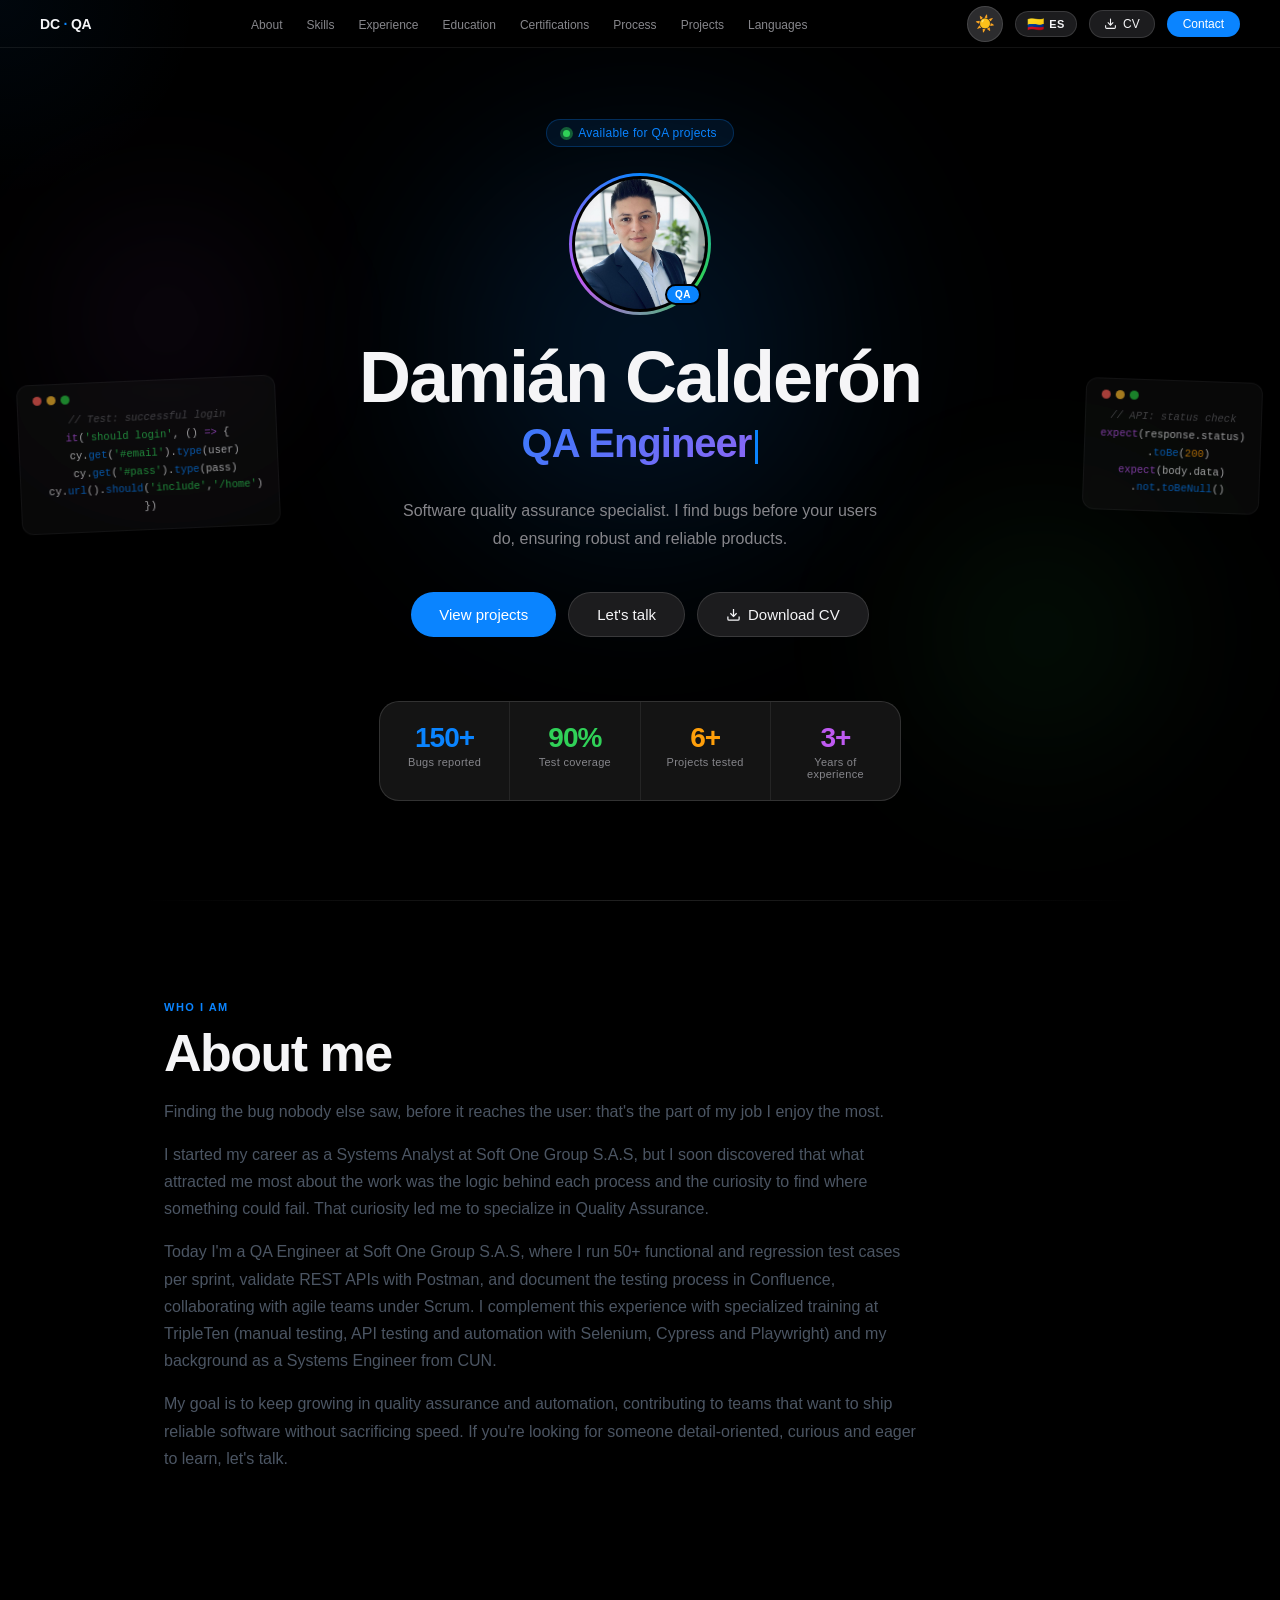
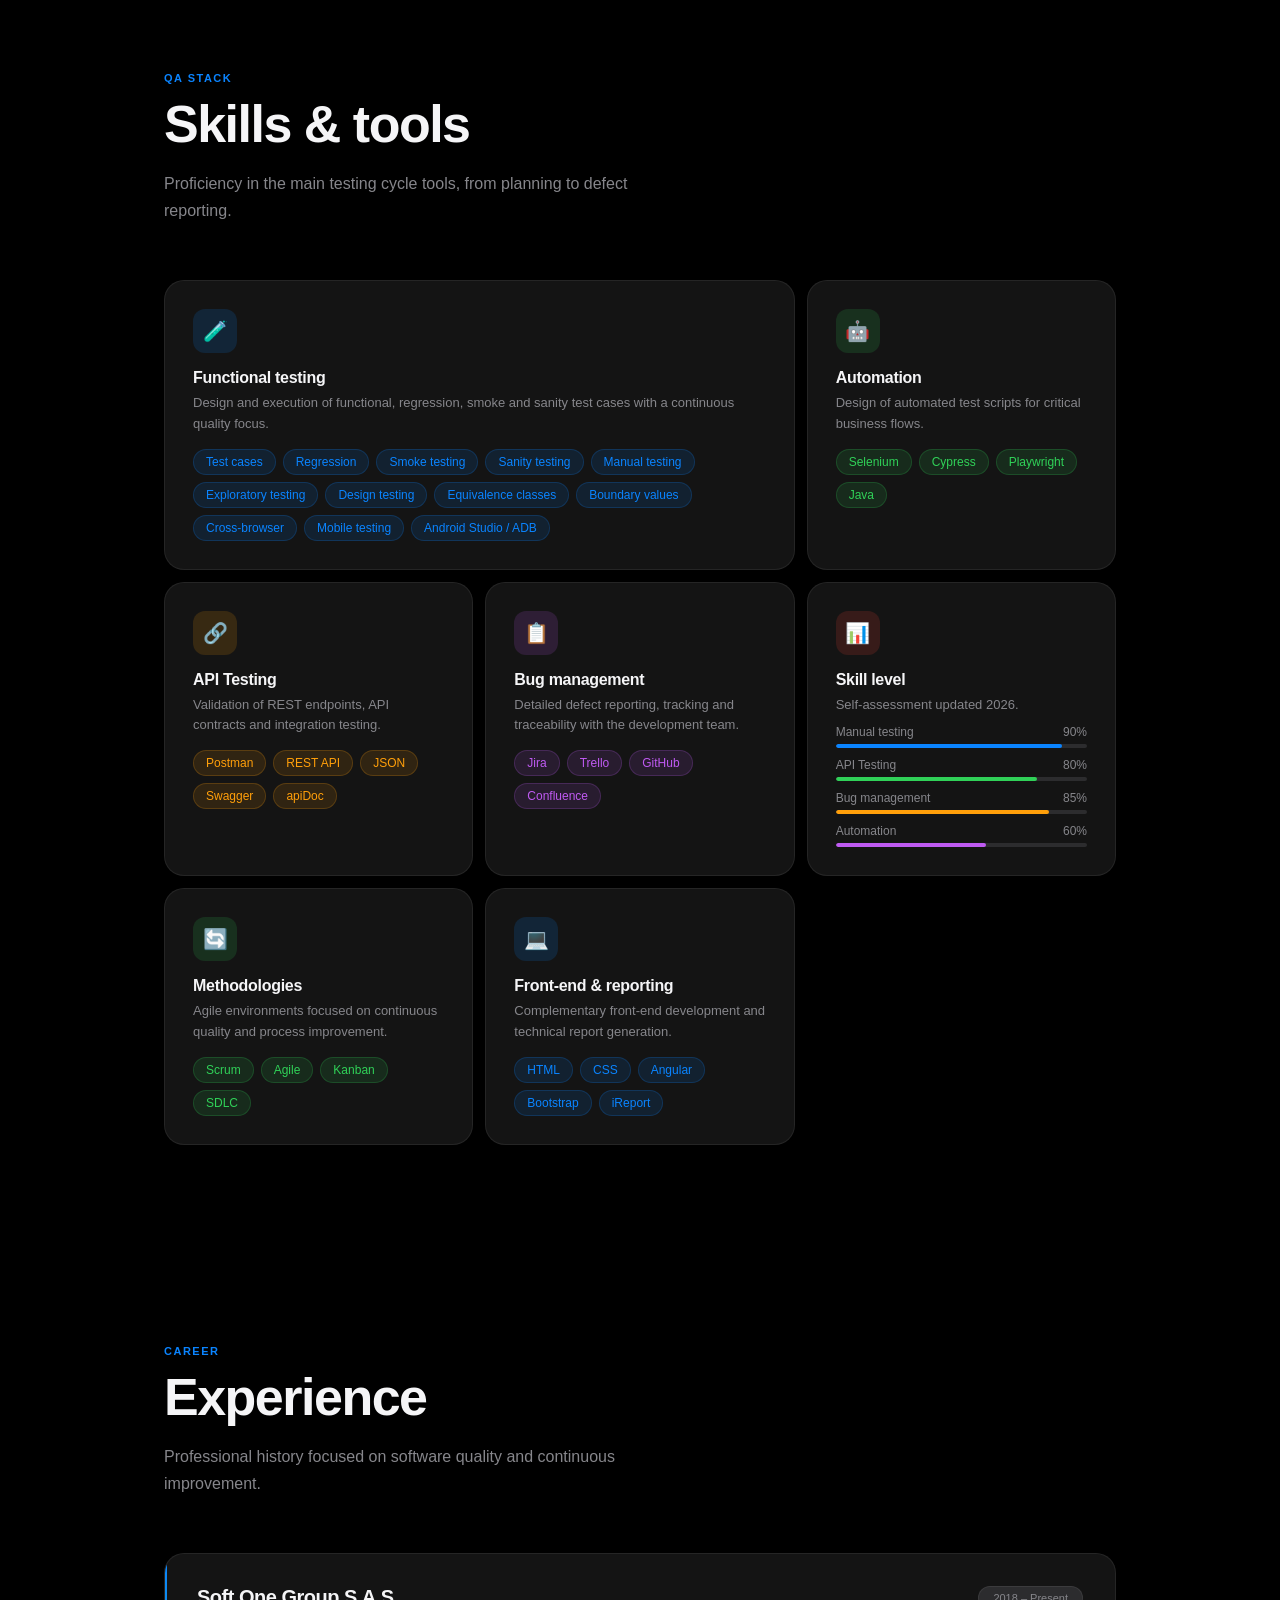
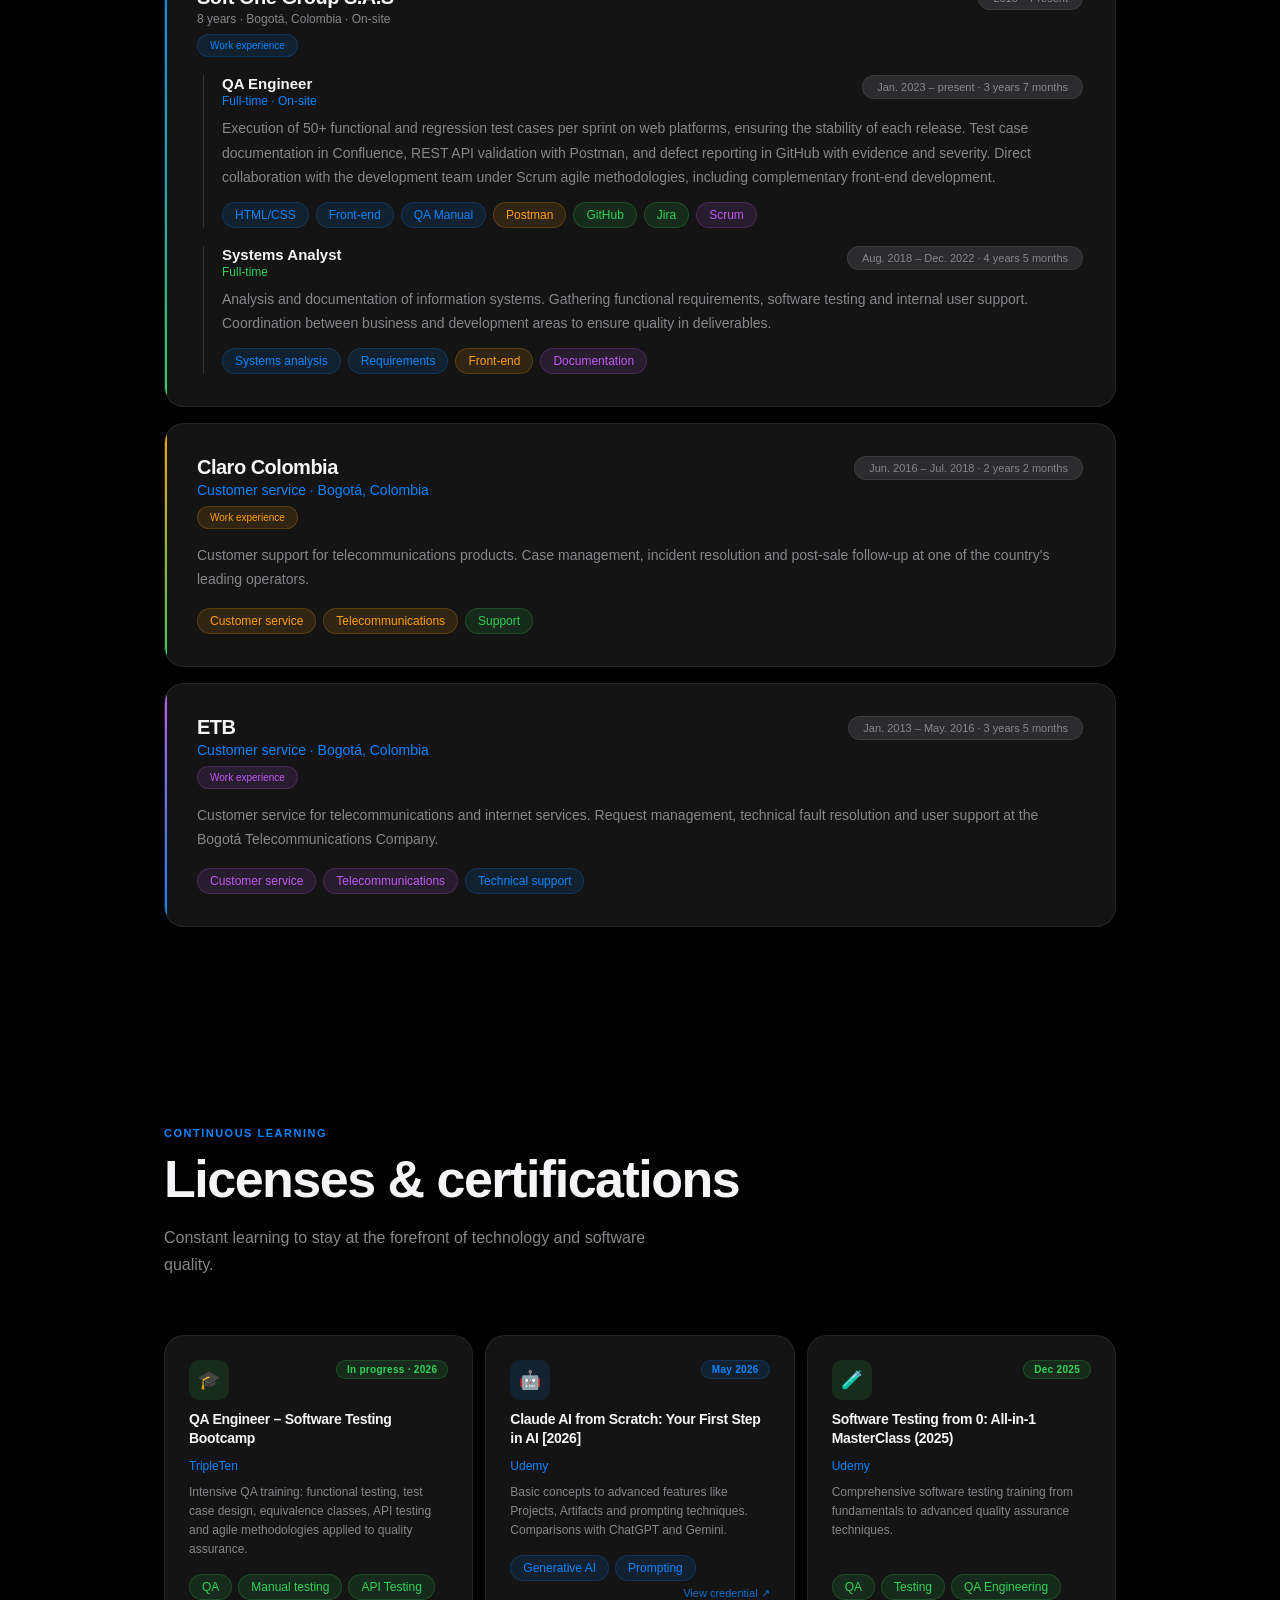
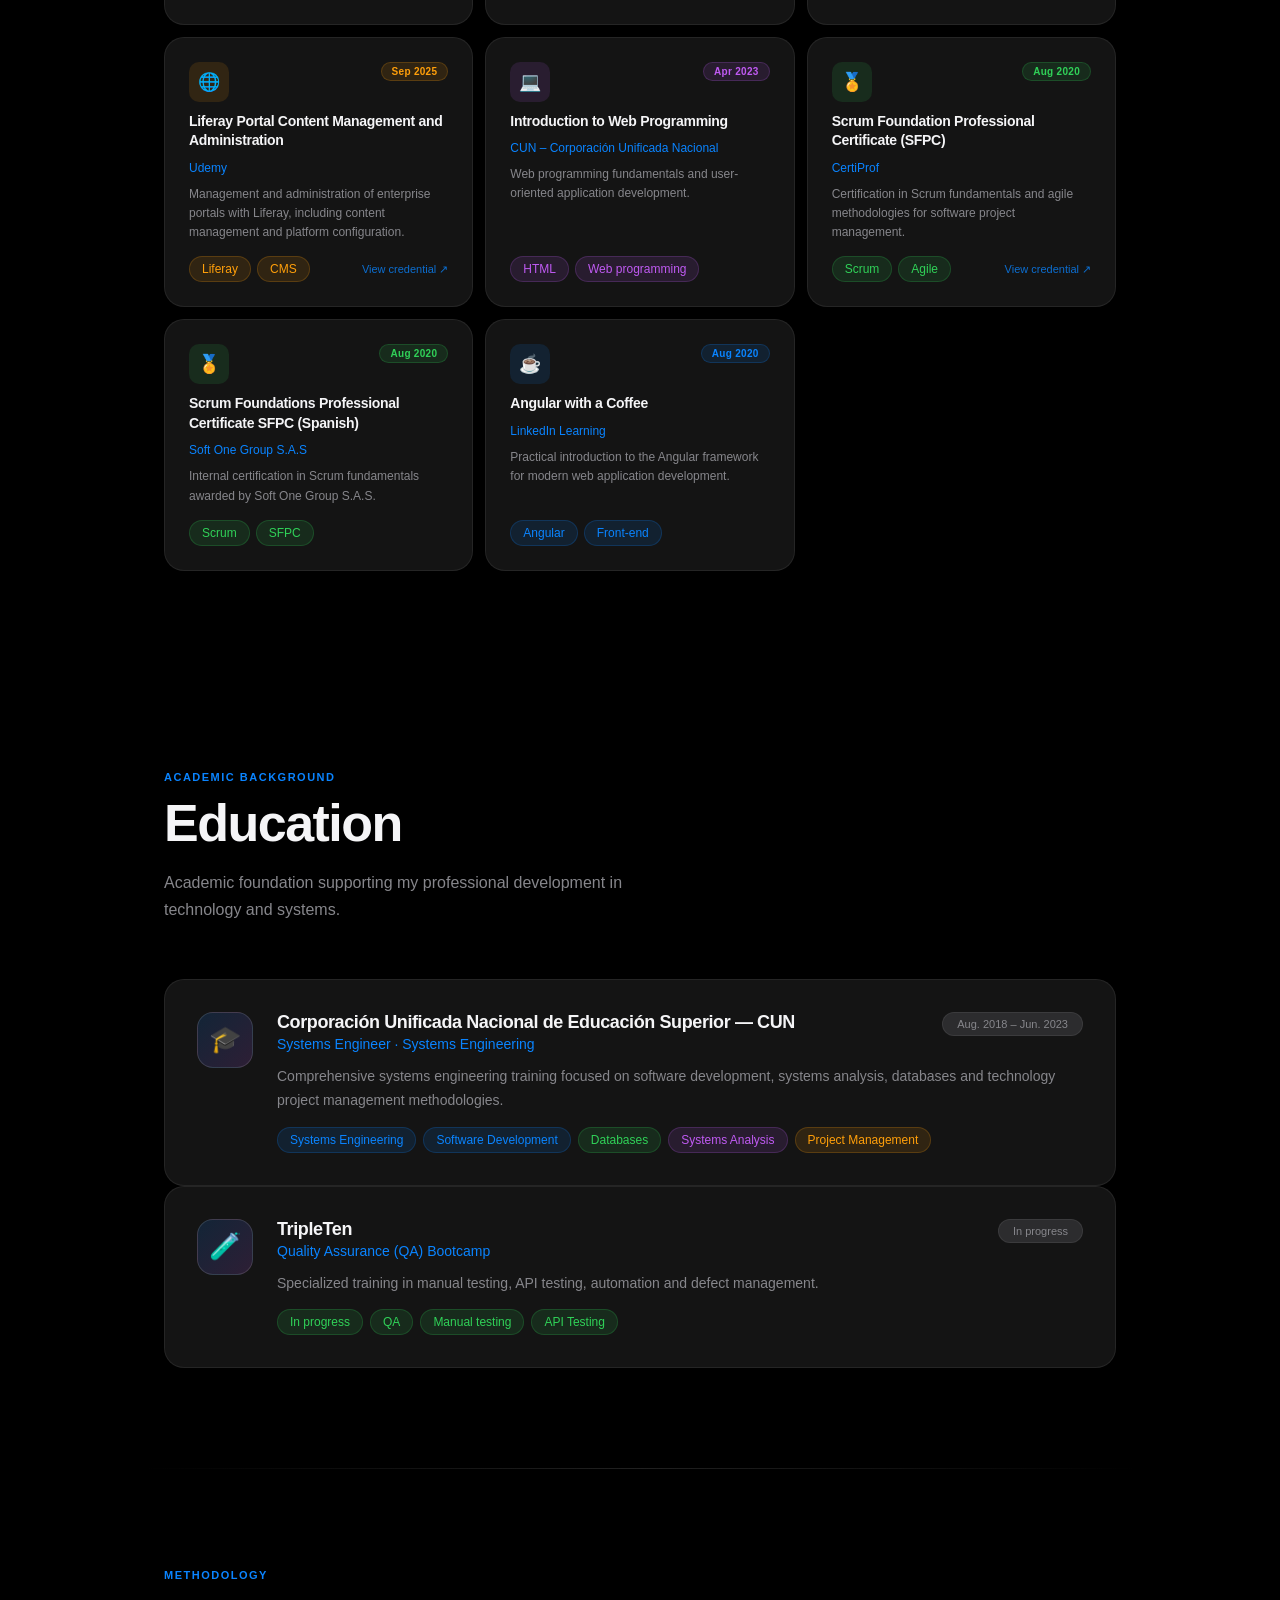
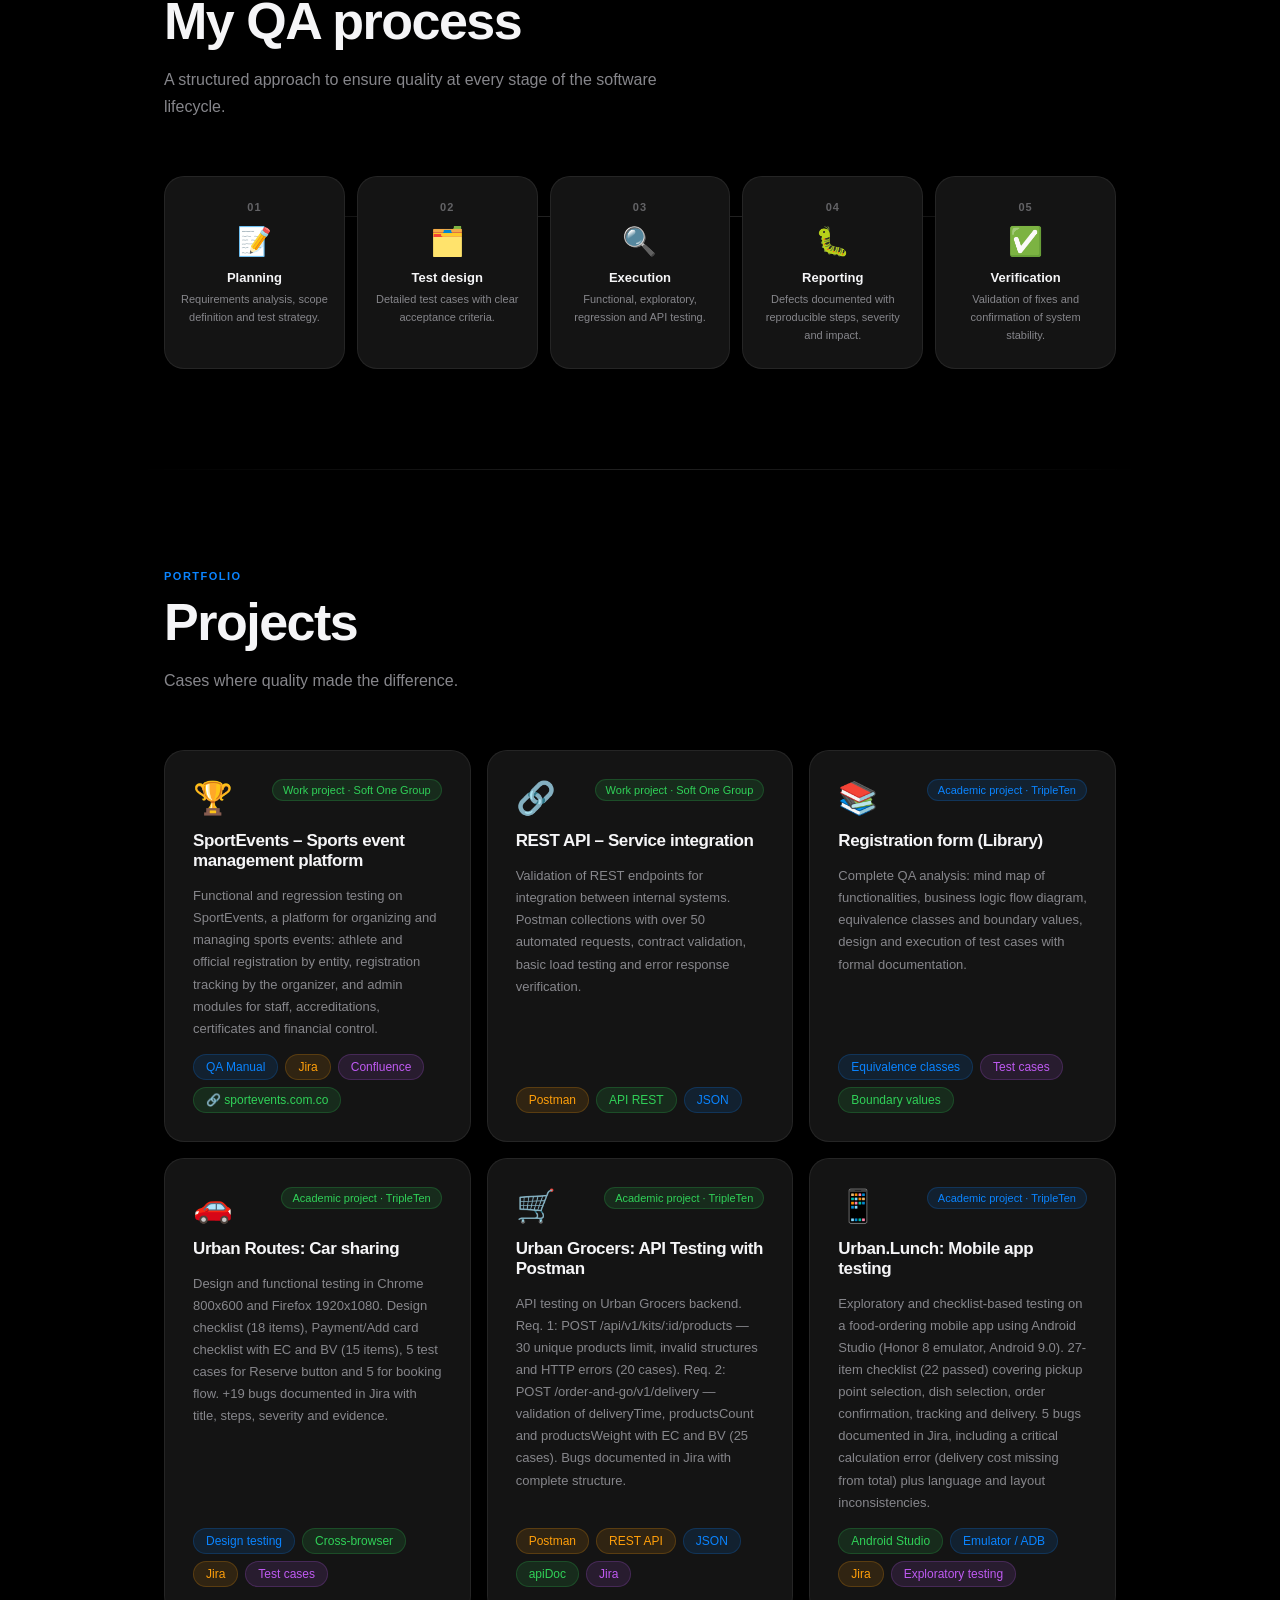
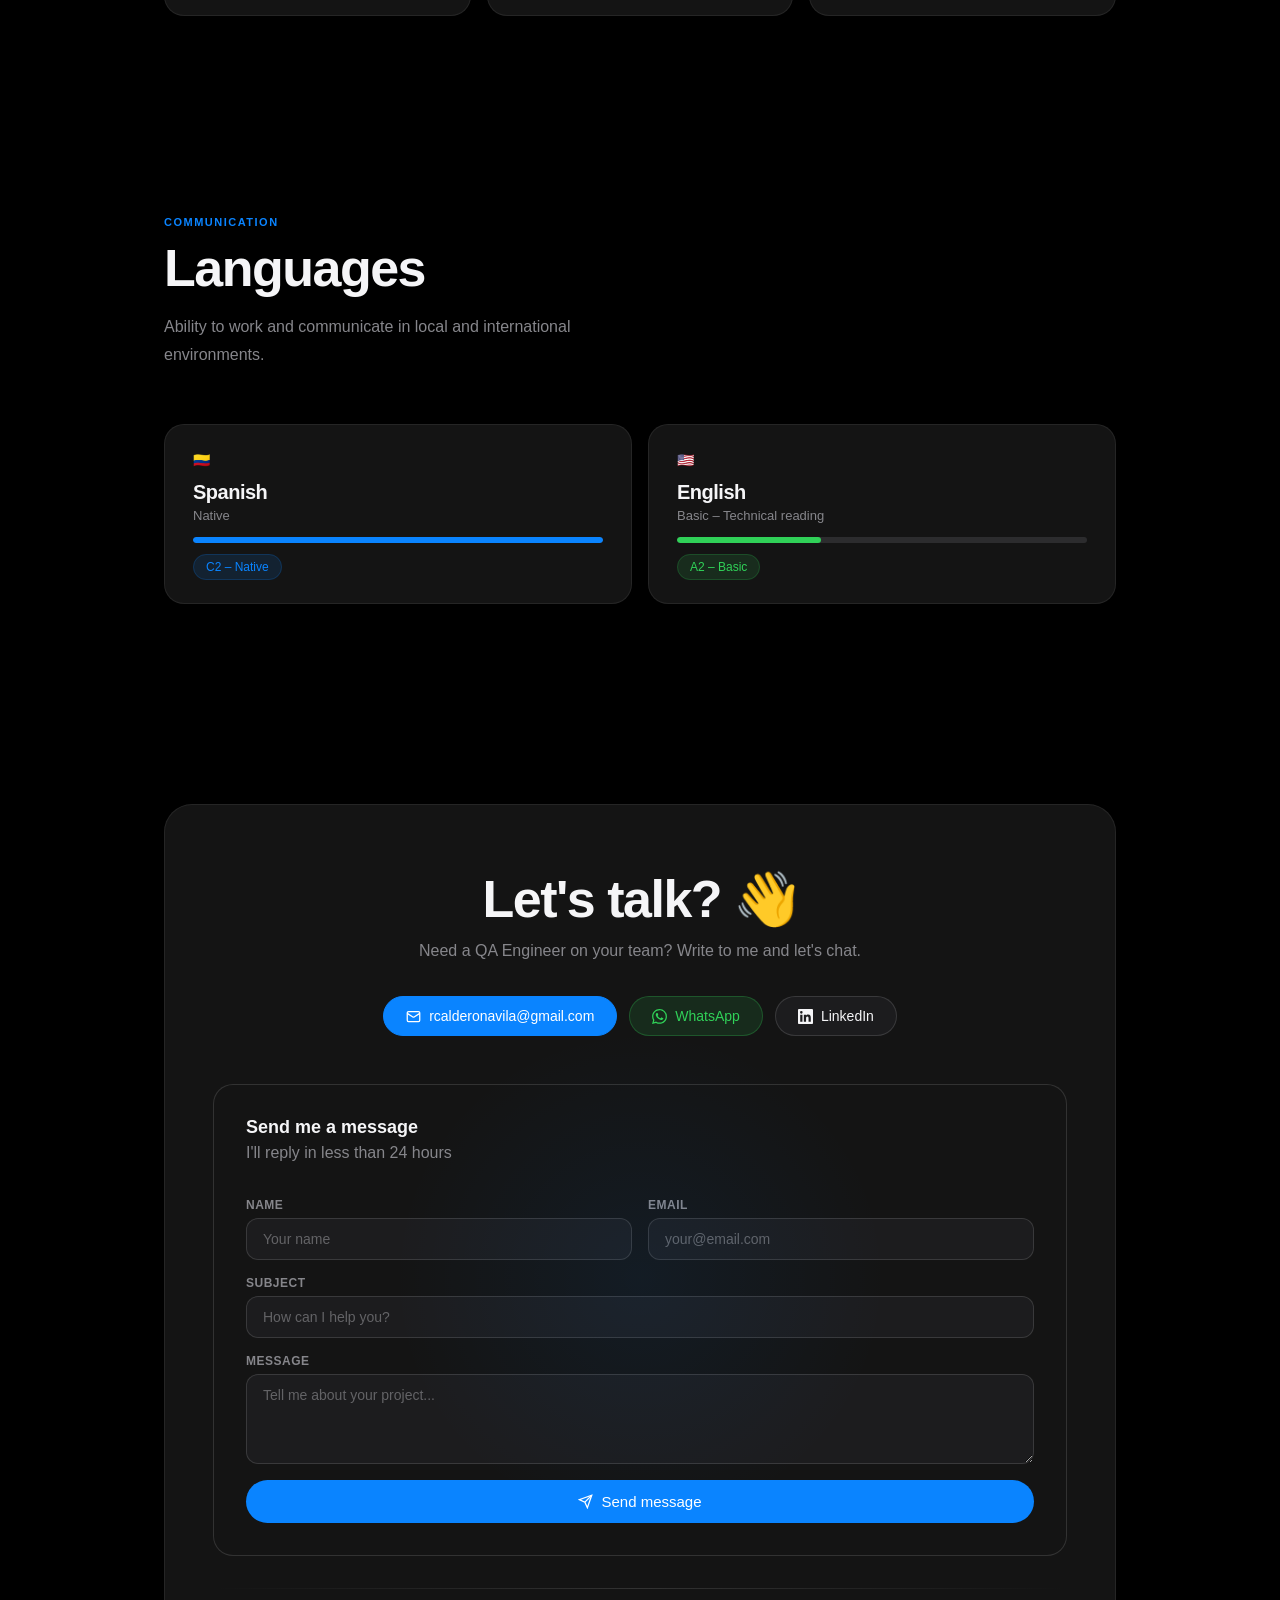
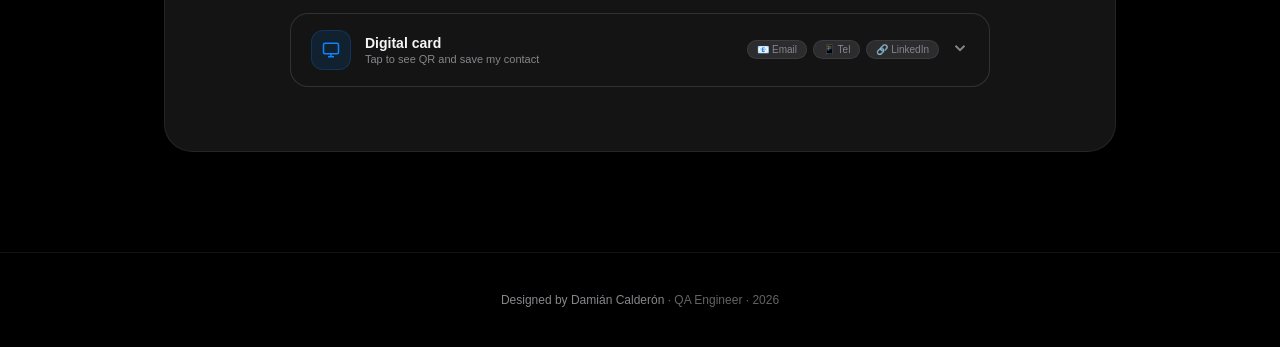
==== commit f21abf15: "Add files via upload ajuste proyecto sportevents" ====
--- a/index.html
+++ b/index.html
@@ -582,10 +582,15 @@
     <div class="proj-grid">
 
       <div class="proj-card reveal delay-1">
-        <div class="proj-header"><div class="proj-emoji">🏦</div><span class="pill pill-green pill-sm" data-es="Proyecto laboral · Soft One Group" data-en="Work project · Soft One Group">Proyecto laboral · Soft One Group</span></div>
-        <div class="proj-title" data-es="Portal financiero – Soft One Group" data-en="Financial portal – Soft One Group">Portal financiero – Soft One Group</div>
-        <div class="proj-desc" data-es="Ciclo completo de pruebas funcionales y de regresión para un portal de gestión financiera. Se documentaron más de 80 casos de prueba, se identificaron 34 bugs críticos antes del release y se logró cobertura del 90% en flujos principales." data-en="Full cycle of functional and regression testing for a financial management portal. Over 80 test cases documented, 34 critical bugs identified before release and 90% coverage achieved on main flows.">Ciclo completo de pruebas funcionales y de regresión para un portal de gestión financiera. Se documentaron más de 80 casos de prueba, se identificaron 34 bugs críticos antes del release y se logró cobertura del 90% en flujos principales.</div>
-        <div class="proj-footer"><span class="pill pill-blue">QA Manual</span><span class="pill pill-orange">Jira</span><span class="pill pill-purple">Confluence</span></div>
+        <div class="proj-header"><div class="proj-emoji">🏆</div><span class="pill pill-green pill-sm" data-es="Proyecto laboral · Soft One Group" data-en="Work project · Soft One Group">Proyecto laboral · Soft One Group</span></div>
+        <div class="proj-title" data-es="SportEvents – Plataforma de gestión de eventos deportivos" data-en="SportEvents – Sports event management platform">SportEvents – Plataforma de gestión de eventos deportivos</div>
+        <div class="proj-desc" data-es="Pruebas funcionales y de regresión sobre SportEvents, plataforma para la organización y gestión de eventos deportivos: inscripción de deportistas y oficiales por entidad, seguimiento de inscripciones por parte del organizador, y módulos administrativos de staff, acreditaciones, certificados y control financiero." data-en="Functional and regression testing on SportEvents, a platform for organizing and managing sports events: athlete and official registration by entity, registration tracking by the organizer, and admin modules for staff, accreditations, certificates and financial control.">Pruebas funcionales y de regresión sobre SportEvents, plataforma para la organización y gestión de eventos deportivos: inscripción de deportistas y oficiales por entidad, seguimiento de inscripciones por parte del organizador, y módulos administrativos de staff, acreditaciones, certificados y control financiero.</div>
+        <div class="proj-footer">
+          <span class="pill pill-blue">QA Manual</span>
+          <span class="pill pill-orange">Jira</span>
+          <span class="pill pill-purple">Confluence</span>
+          <a href="https://sportevents.com.co/es/" target="_blank" rel="noopener" class="pill pill-green" style="text-decoration:none;">🔗 sportevents.com.co</a>
+        </div>
       </div>
 
       <div class="proj-card reveal delay-2">
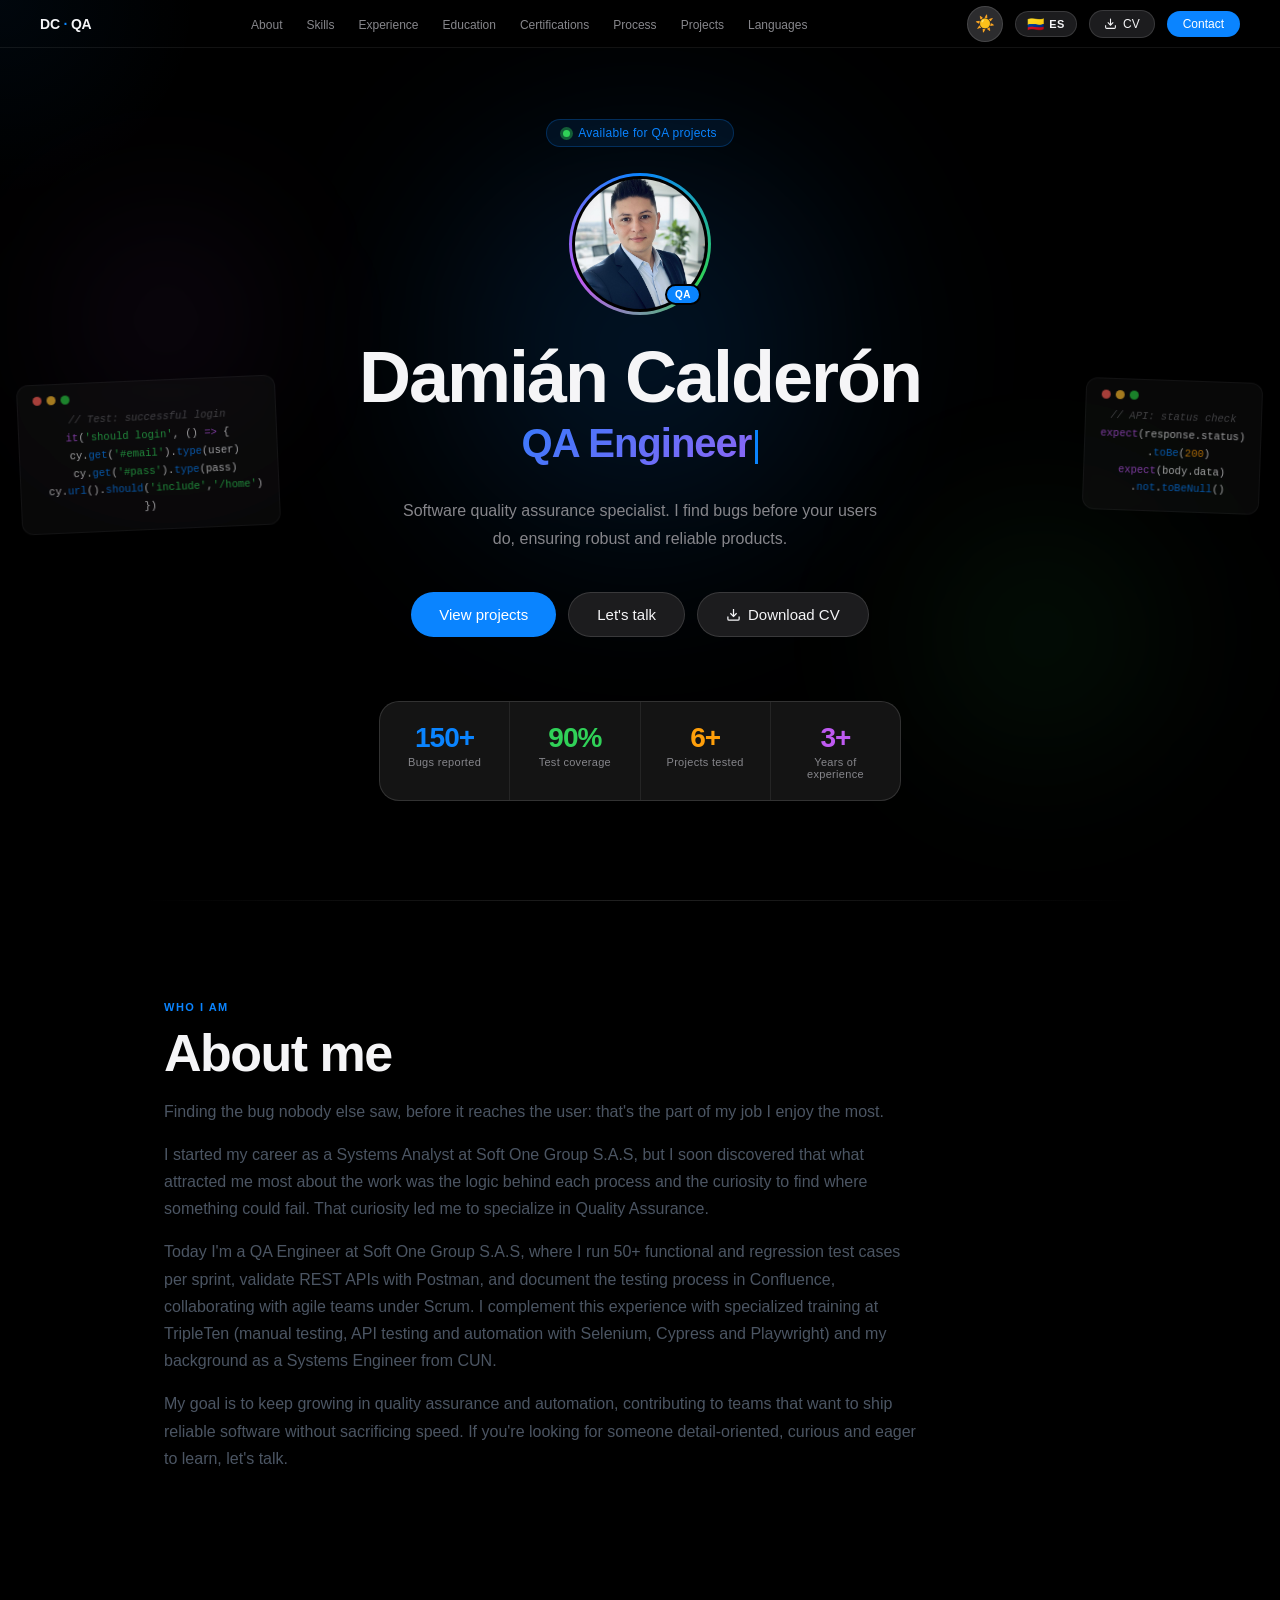
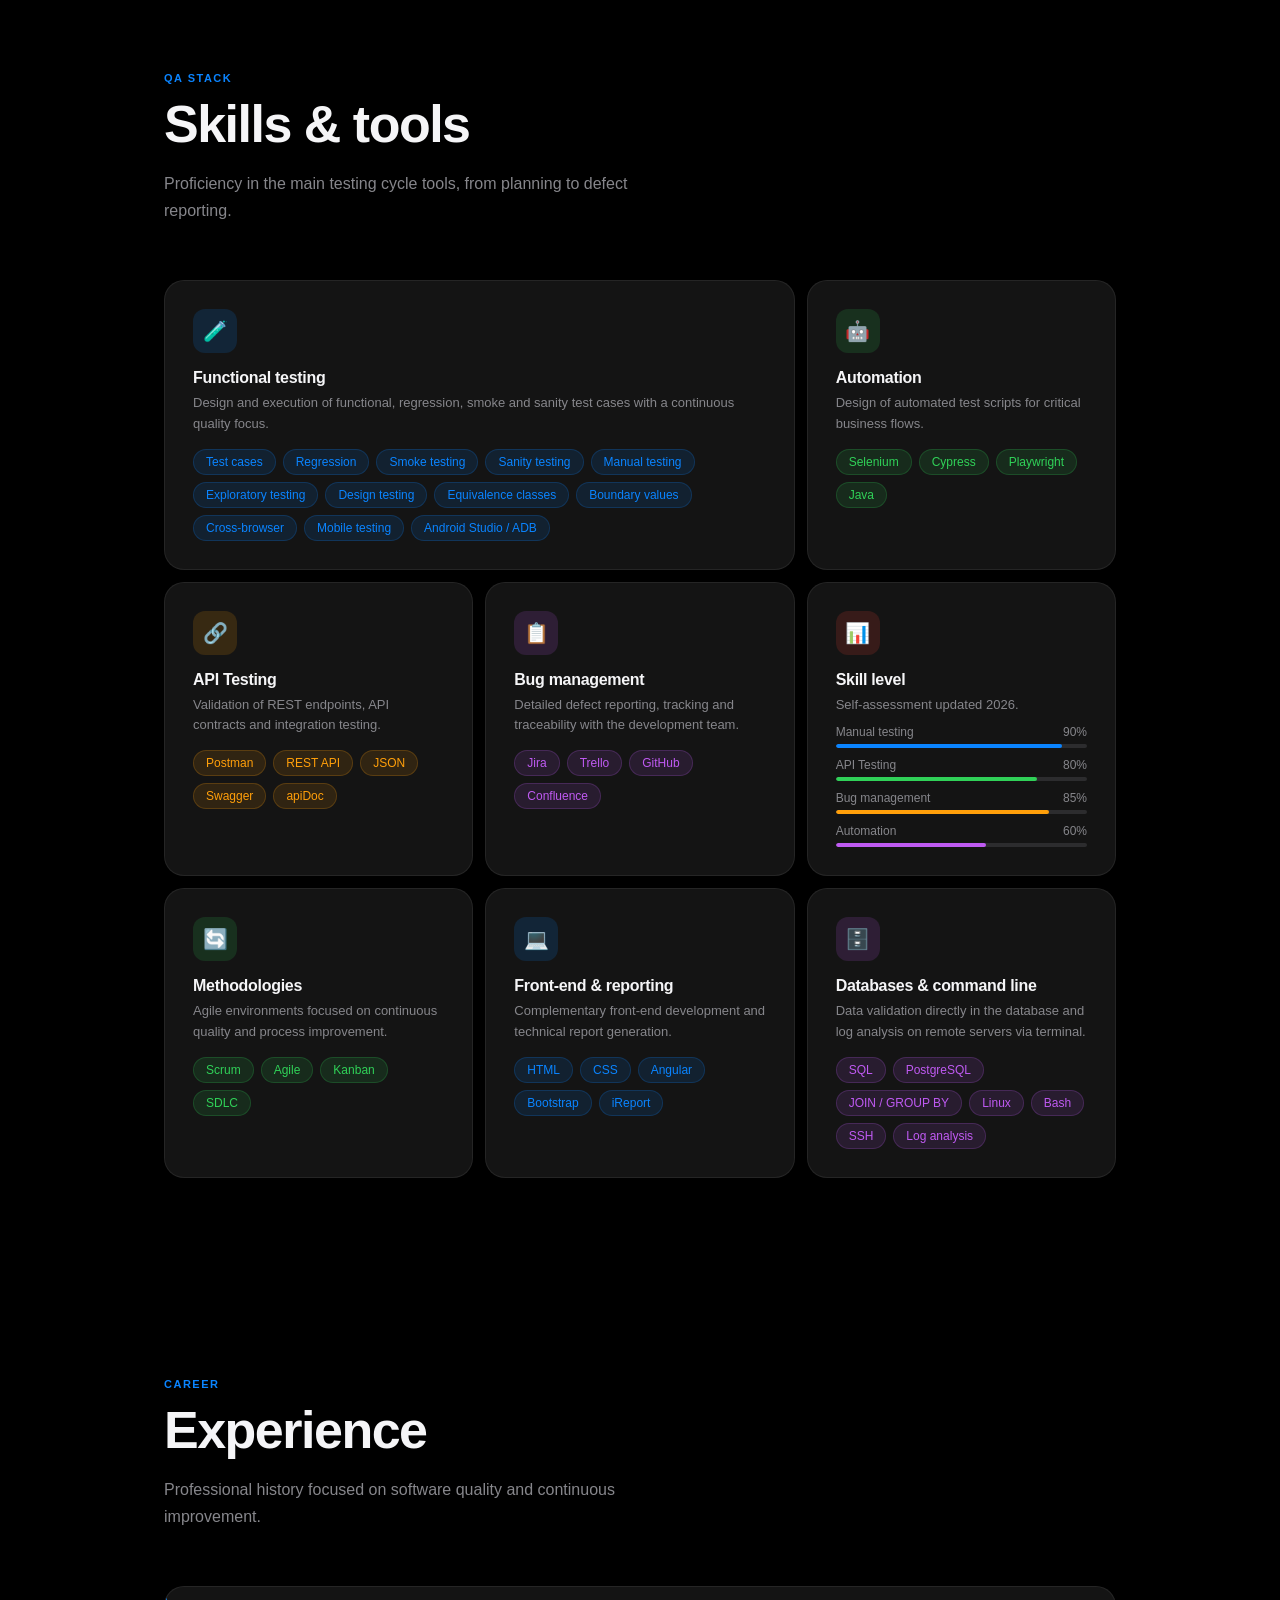
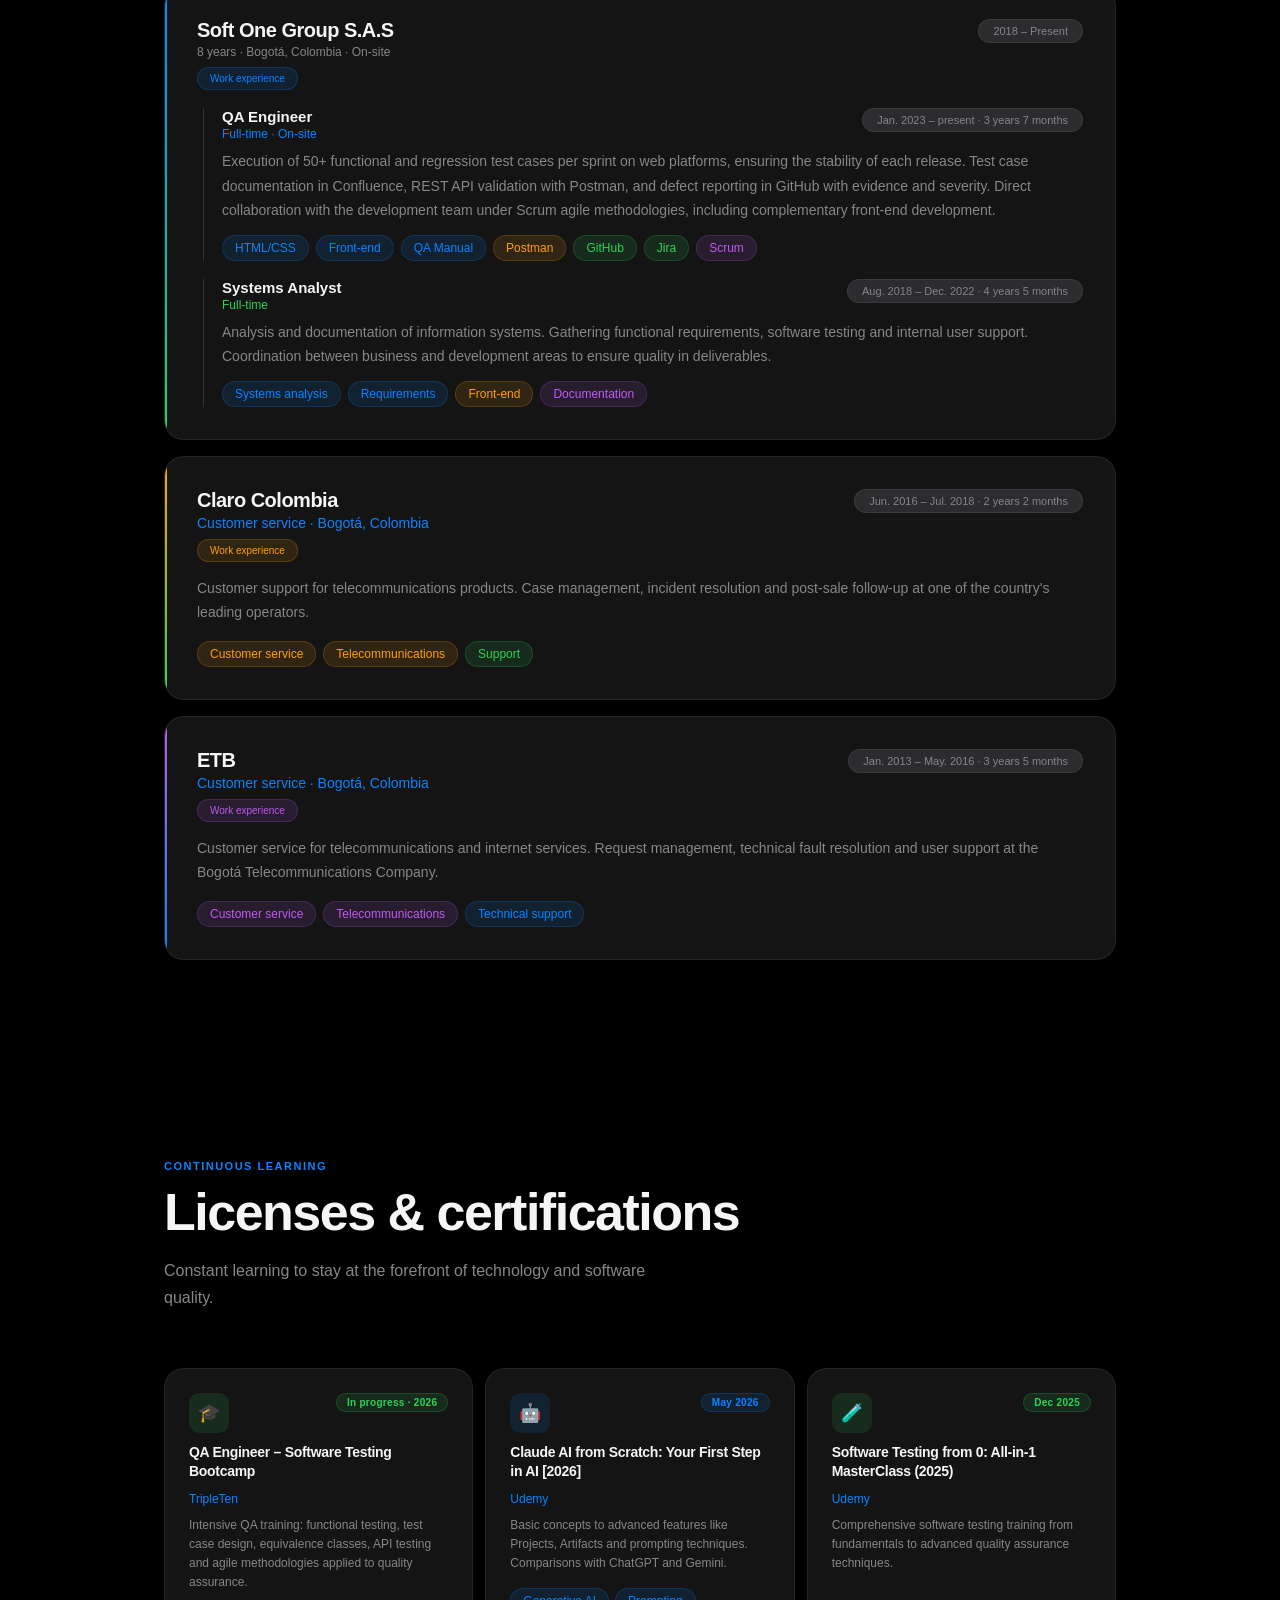
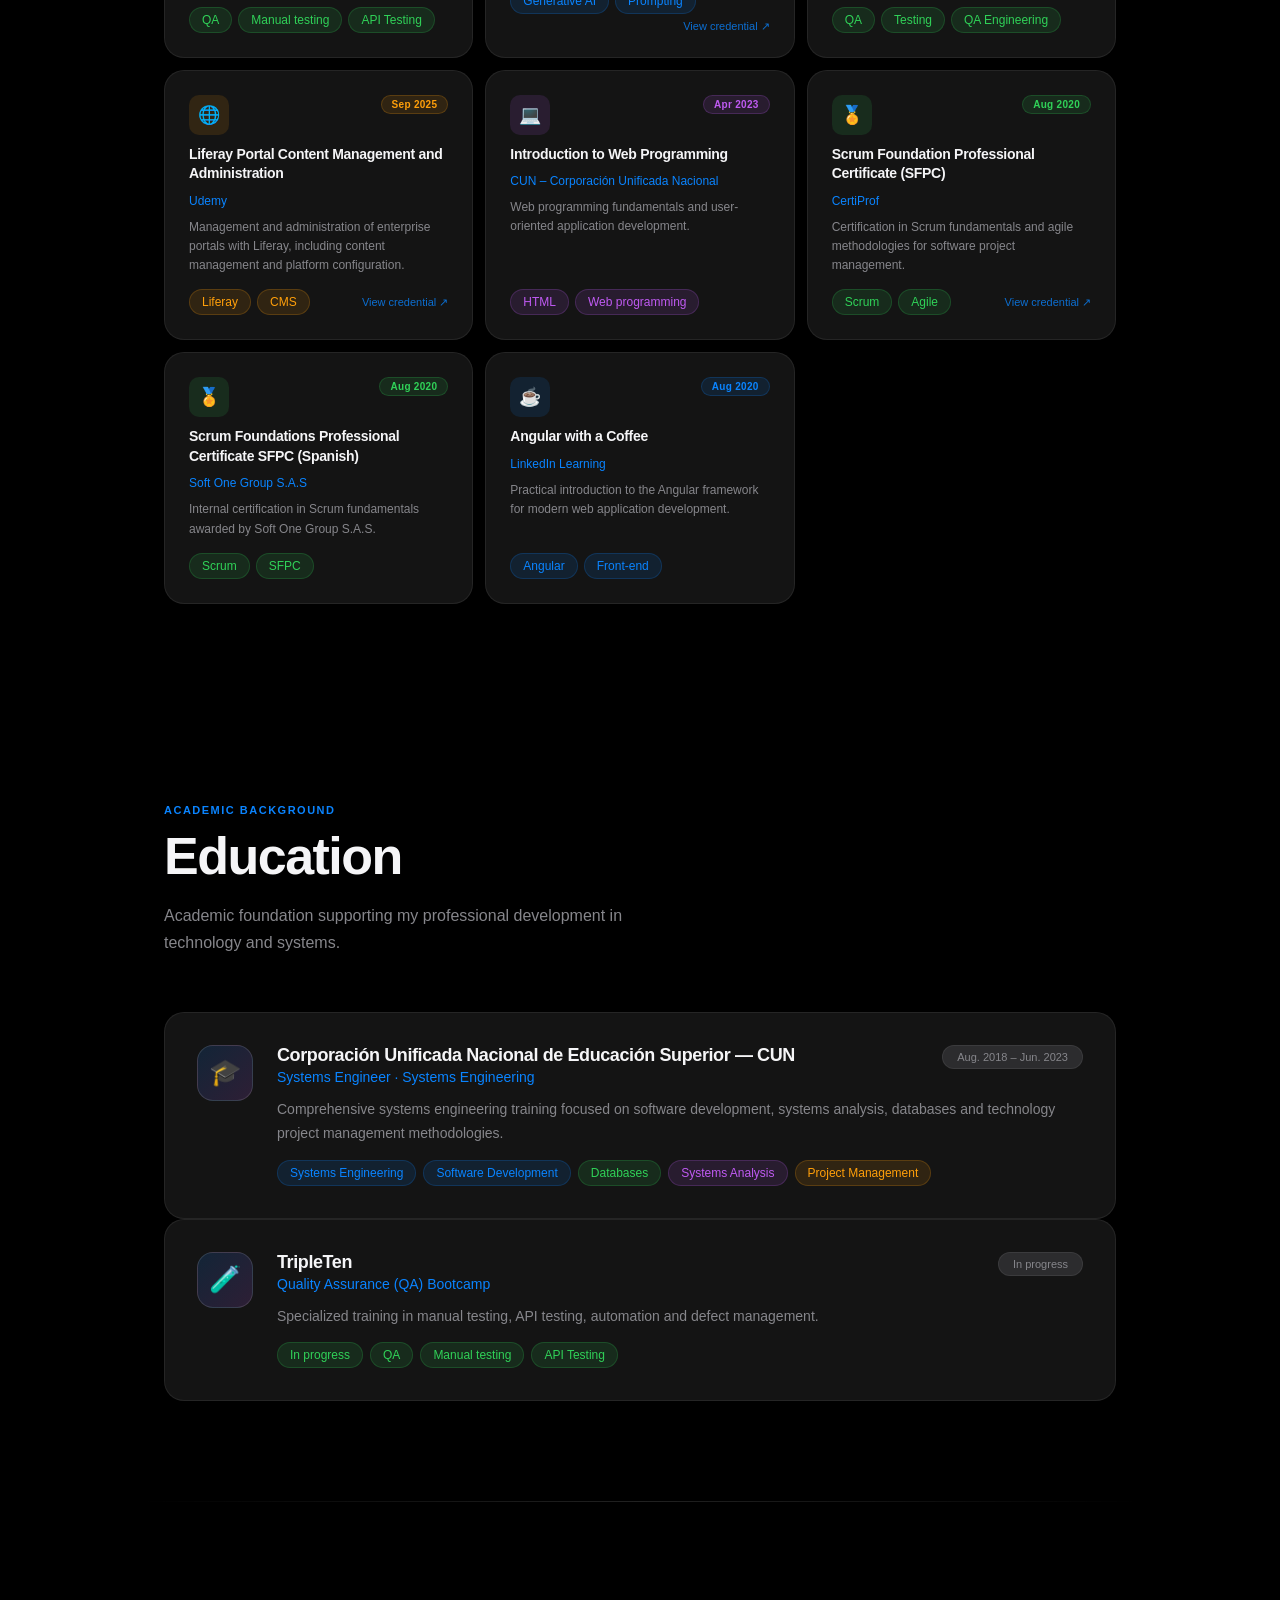
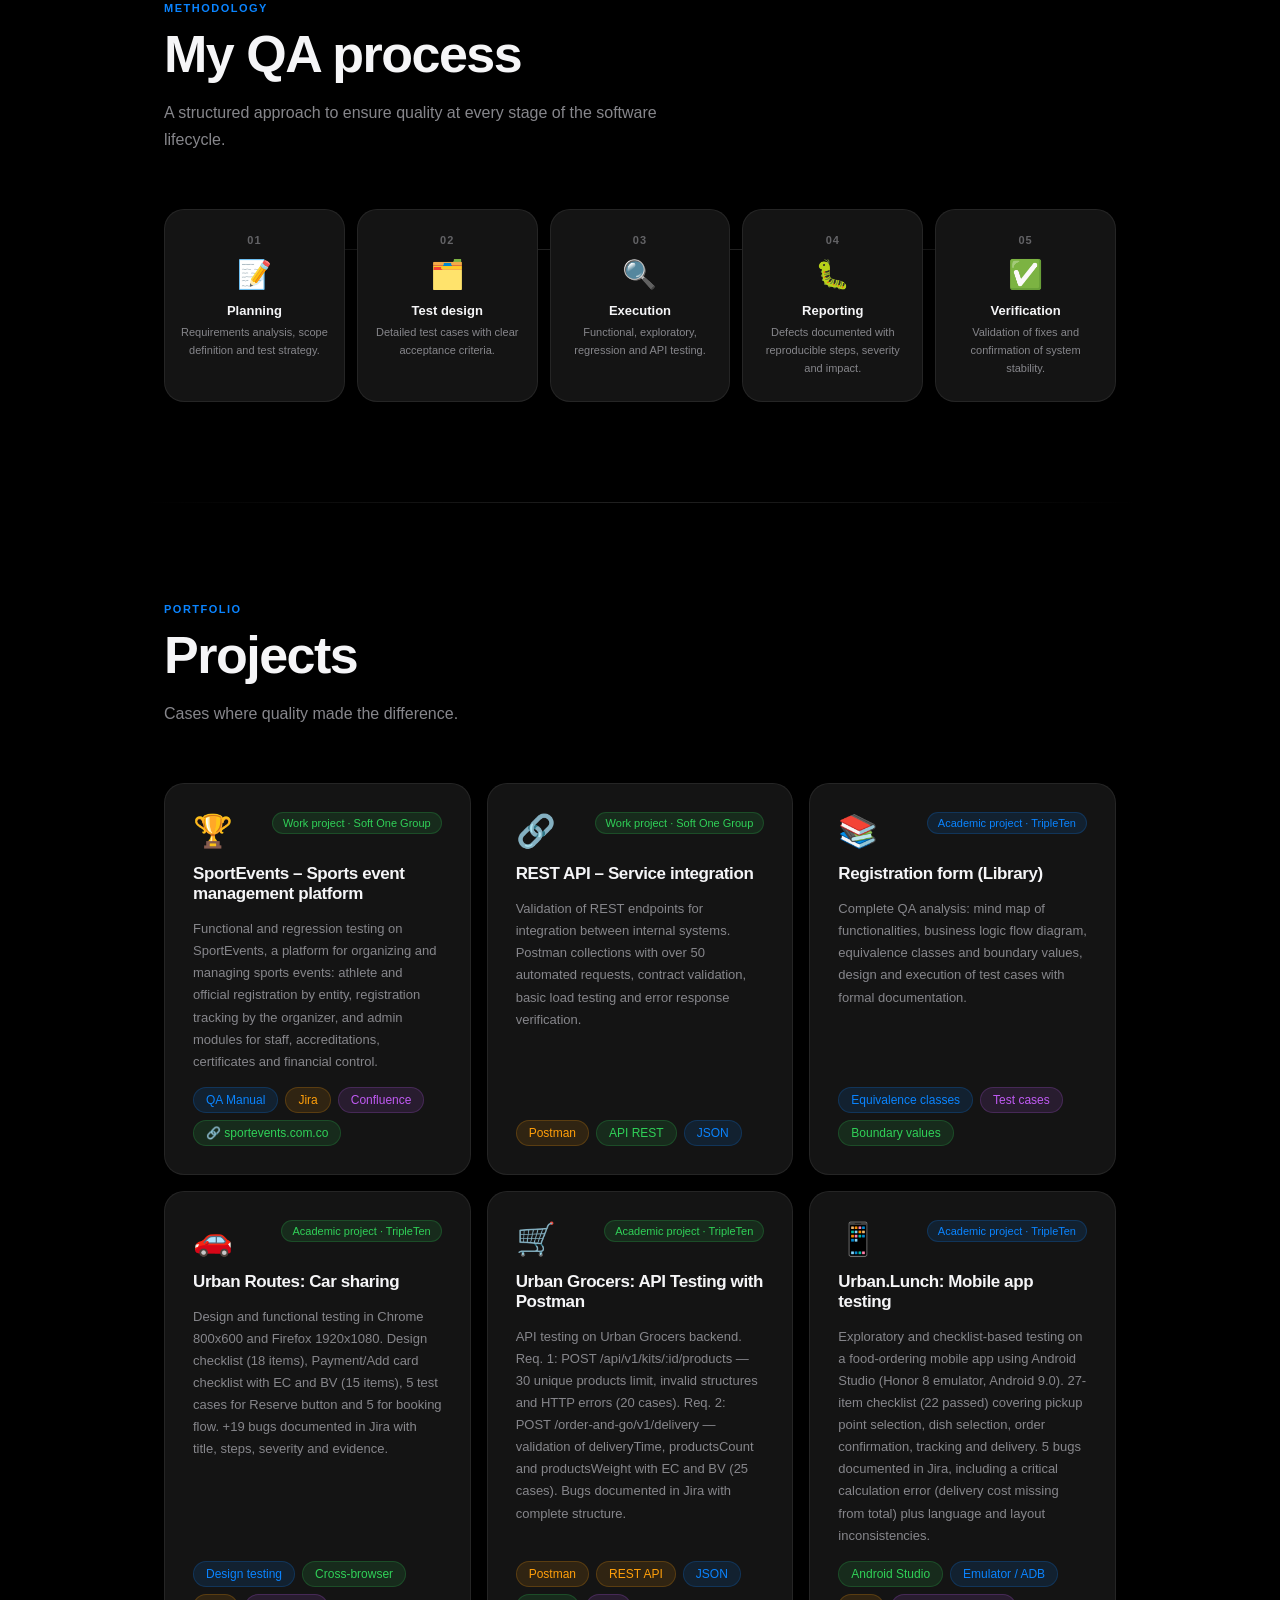
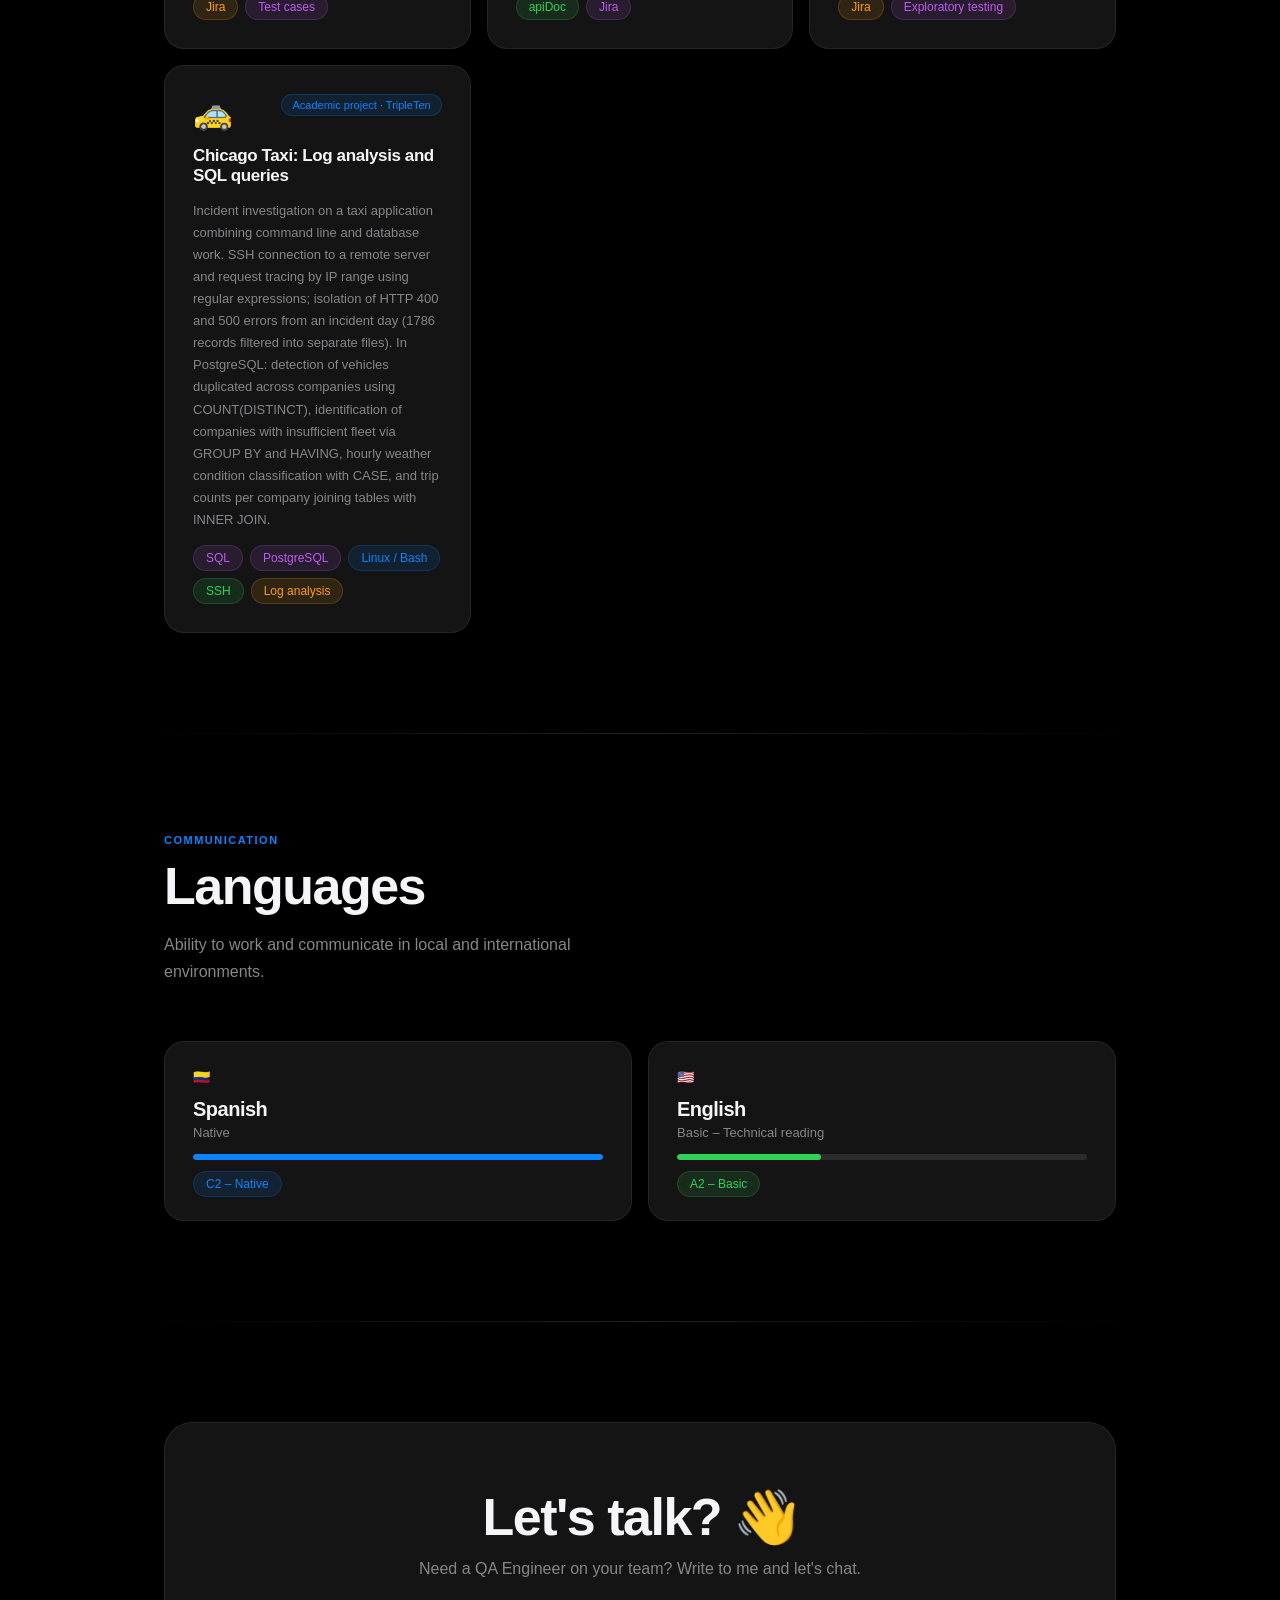
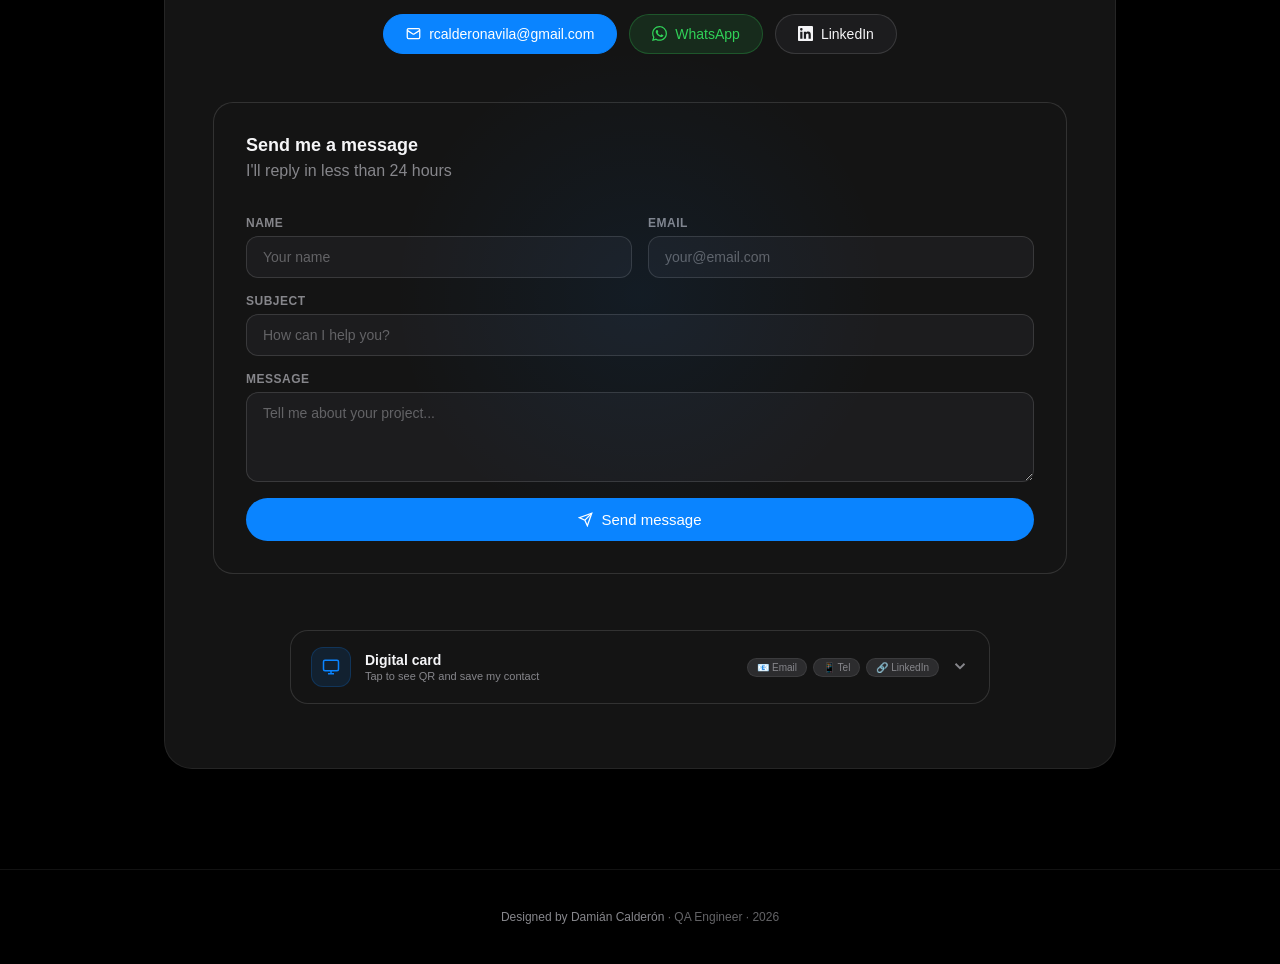
==== commit 2f2be5f9: "Agregar habilidades SQL/consola y proyecto Chicago Taxi Added new sections for databases and academi" ====
--- a/index.html
+++ b/index.html
@@ -247,6 +247,20 @@
           <span class="pill pill-blue">iReport</span>
         </div>
       </div>
+      <div class="bento-card reveal delay-4">
+        <div class="bc-icon bc-icon--purple">🗄️</div>
+        <div class="bc-title" data-es="Bases de datos &amp; consola" data-en="Databases &amp; command line">Bases de datos &amp; consola</div>
+        <div class="bc-desc" data-es="Validación de datos directamente en la base y análisis de logs en servidores remotos vía terminal." data-en="Data validation directly in the database and log analysis on remote servers via terminal.">Validación de datos directamente en la base y análisis de logs en servidores remotos vía terminal.</div>
+        <div class="skill-pills">
+          <span class="pill pill-purple">SQL</span>
+          <span class="pill pill-purple">PostgreSQL</span>
+          <span class="pill pill-purple">JOIN / GROUP BY</span>
+          <span class="pill pill-purple">Linux</span>
+          <span class="pill pill-purple">Bash</span>
+          <span class="pill pill-purple">SSH</span>
+          <span class="pill pill-purple" data-es="Análisis de logs" data-en="Log analysis">Análisis de logs</span>
+        </div>
+      </div>
     </div>
   </section>
 
@@ -645,6 +659,19 @@
           <span class="pill pill-blue" data-es="Emulador / ADB" data-en="Emulator / ADB">Emulador / ADB</span>
           <span class="pill pill-orange">Jira</span>
           <span class="pill pill-purple" data-es="Pruebas exploratorias" data-en="Exploratory testing">Pruebas exploratorias</span>
+        </div>
+      </div>
+
+      <div class="proj-card reveal delay-6">
+        <div class="proj-header"><div class="proj-emoji">🚕</div><span class="pill pill-blue pill-sm" data-es="Proyecto académico · TripleTen" data-en="Academic project · TripleTen">Proyecto académico · TripleTen</span></div>
+        <div class="proj-title" data-es="Chicago Taxi: Análisis de logs y consultas SQL" data-en="Chicago Taxi: Log analysis and SQL queries">Chicago Taxi: Análisis de logs y consultas SQL</div>
+        <div class="proj-desc" data-es="Investigación de incidentes sobre una aplicación de taxis combinando consola y base de datos. Conexión por SSH a servidor remoto y rastreo de solicitudes por rango de IP con expresiones regulares; aislamiento de errores HTTP 400 y 500 de un día con incidente (1786 registros filtrados en archivos independientes). En PostgreSQL: detección de vehículos duplicados entre compañías con COUNT(DISTINCT), identificación de compañías con flota insuficiente mediante GROUP BY y HAVING, clasificación de condiciones meteorológicas por hora con CASE, y conteo de viajes por compañía uniendo tablas con INNER JOIN." data-en="Incident investigation on a taxi application combining command line and database work. SSH connection to a remote server and request tracing by IP range using regular expressions; isolation of HTTP 400 and 500 errors from an incident day (1786 records filtered into separate files). In PostgreSQL: detection of vehicles duplicated across companies using COUNT(DISTINCT), identification of companies with insufficient fleet via GROUP BY and HAVING, hourly weather condition classification with CASE, and trip counts per company joining tables with INNER JOIN.">Investigación de incidentes sobre una aplicación de taxis combinando consola y base de datos. Conexión por SSH a servidor remoto y rastreo de solicitudes por rango de IP con expresiones regulares; aislamiento de errores HTTP 400 y 500 de un día con incidente (1786 registros filtrados en archivos independientes). En PostgreSQL: detección de vehículos duplicados entre compañías con COUNT(DISTINCT), identificación de compañías con flota insuficiente mediante GROUP BY y HAVING, clasificación de condiciones meteorológicas por hora con CASE, y conteo de viajes por compañía uniendo tablas con INNER JOIN.</div>
+        <div class="proj-footer">
+          <span class="pill pill-purple">SQL</span>
+          <span class="pill pill-purple">PostgreSQL</span>
+          <span class="pill pill-blue">Linux / Bash</span>
+          <span class="pill pill-green">SSH</span>
+          <span class="pill pill-orange" data-es="Análisis de logs" data-en="Log analysis">Análisis de logs</span>
         </div>
       </div>
 
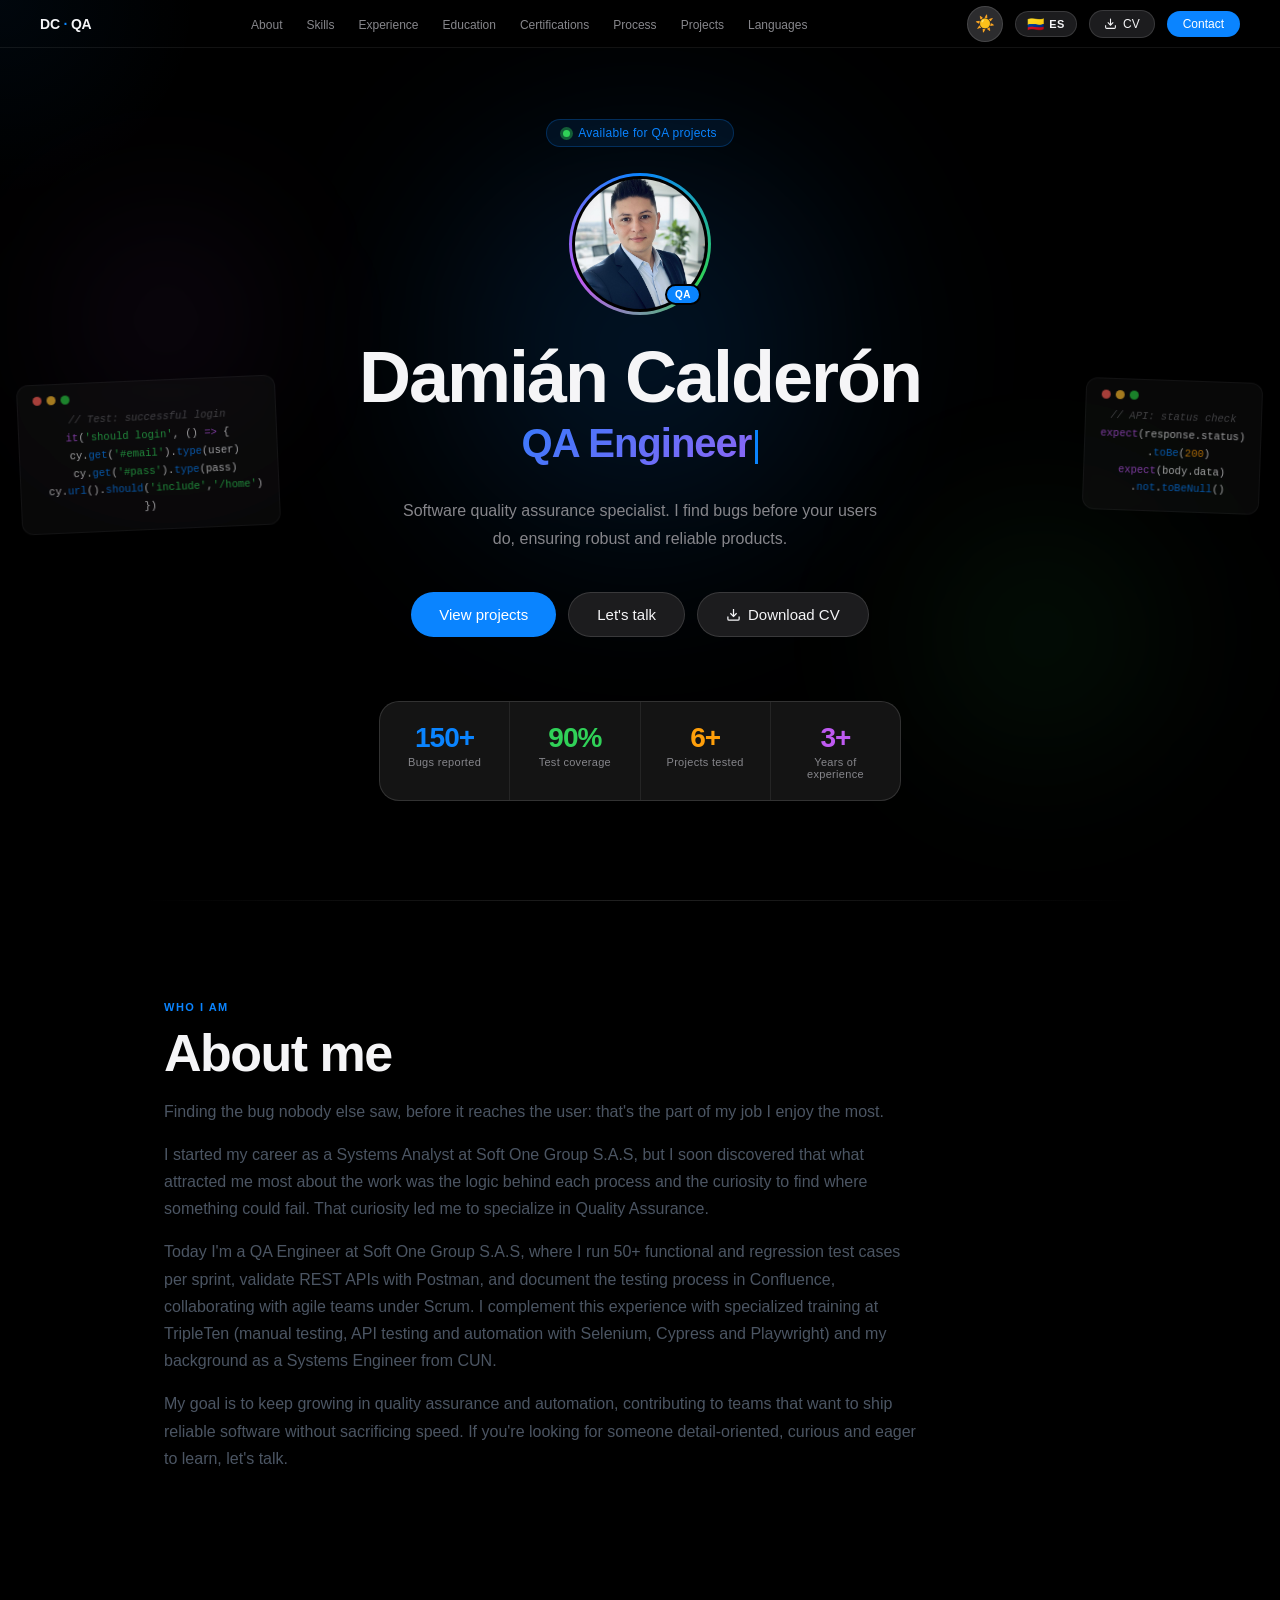
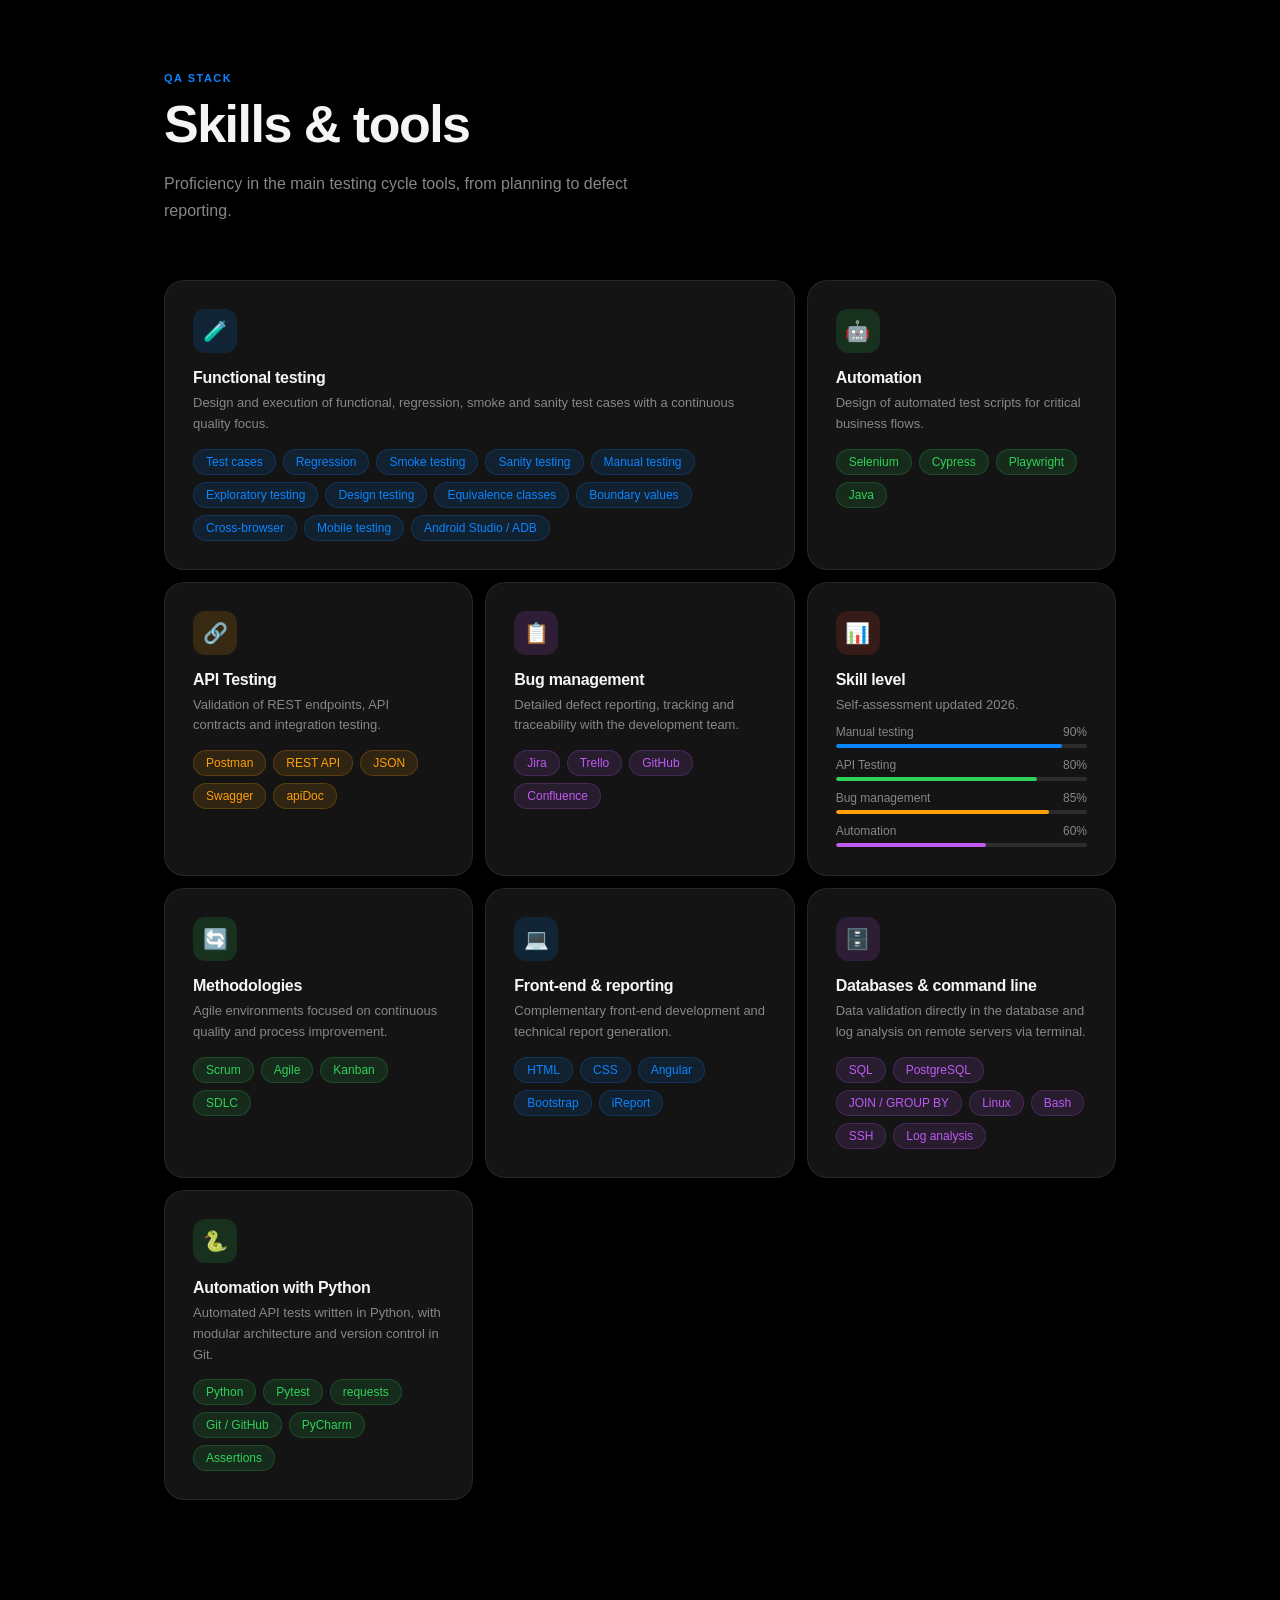
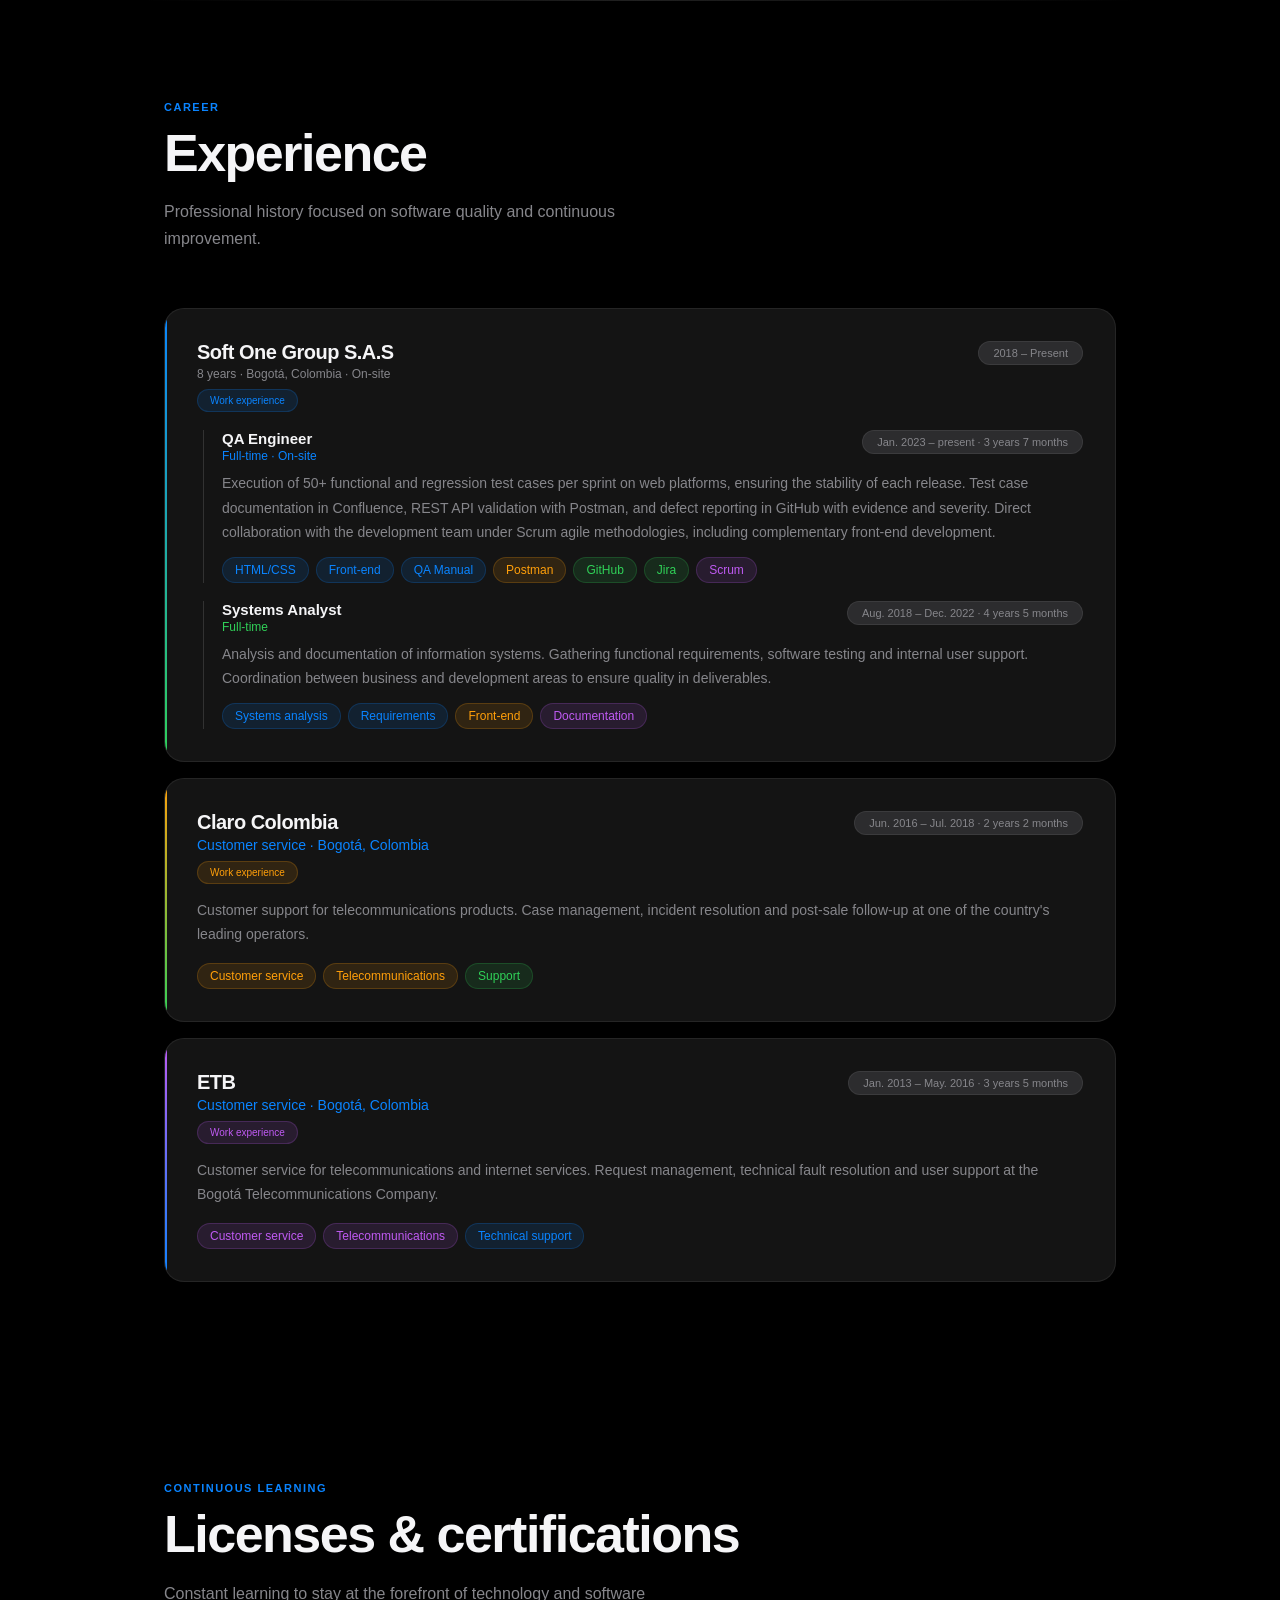
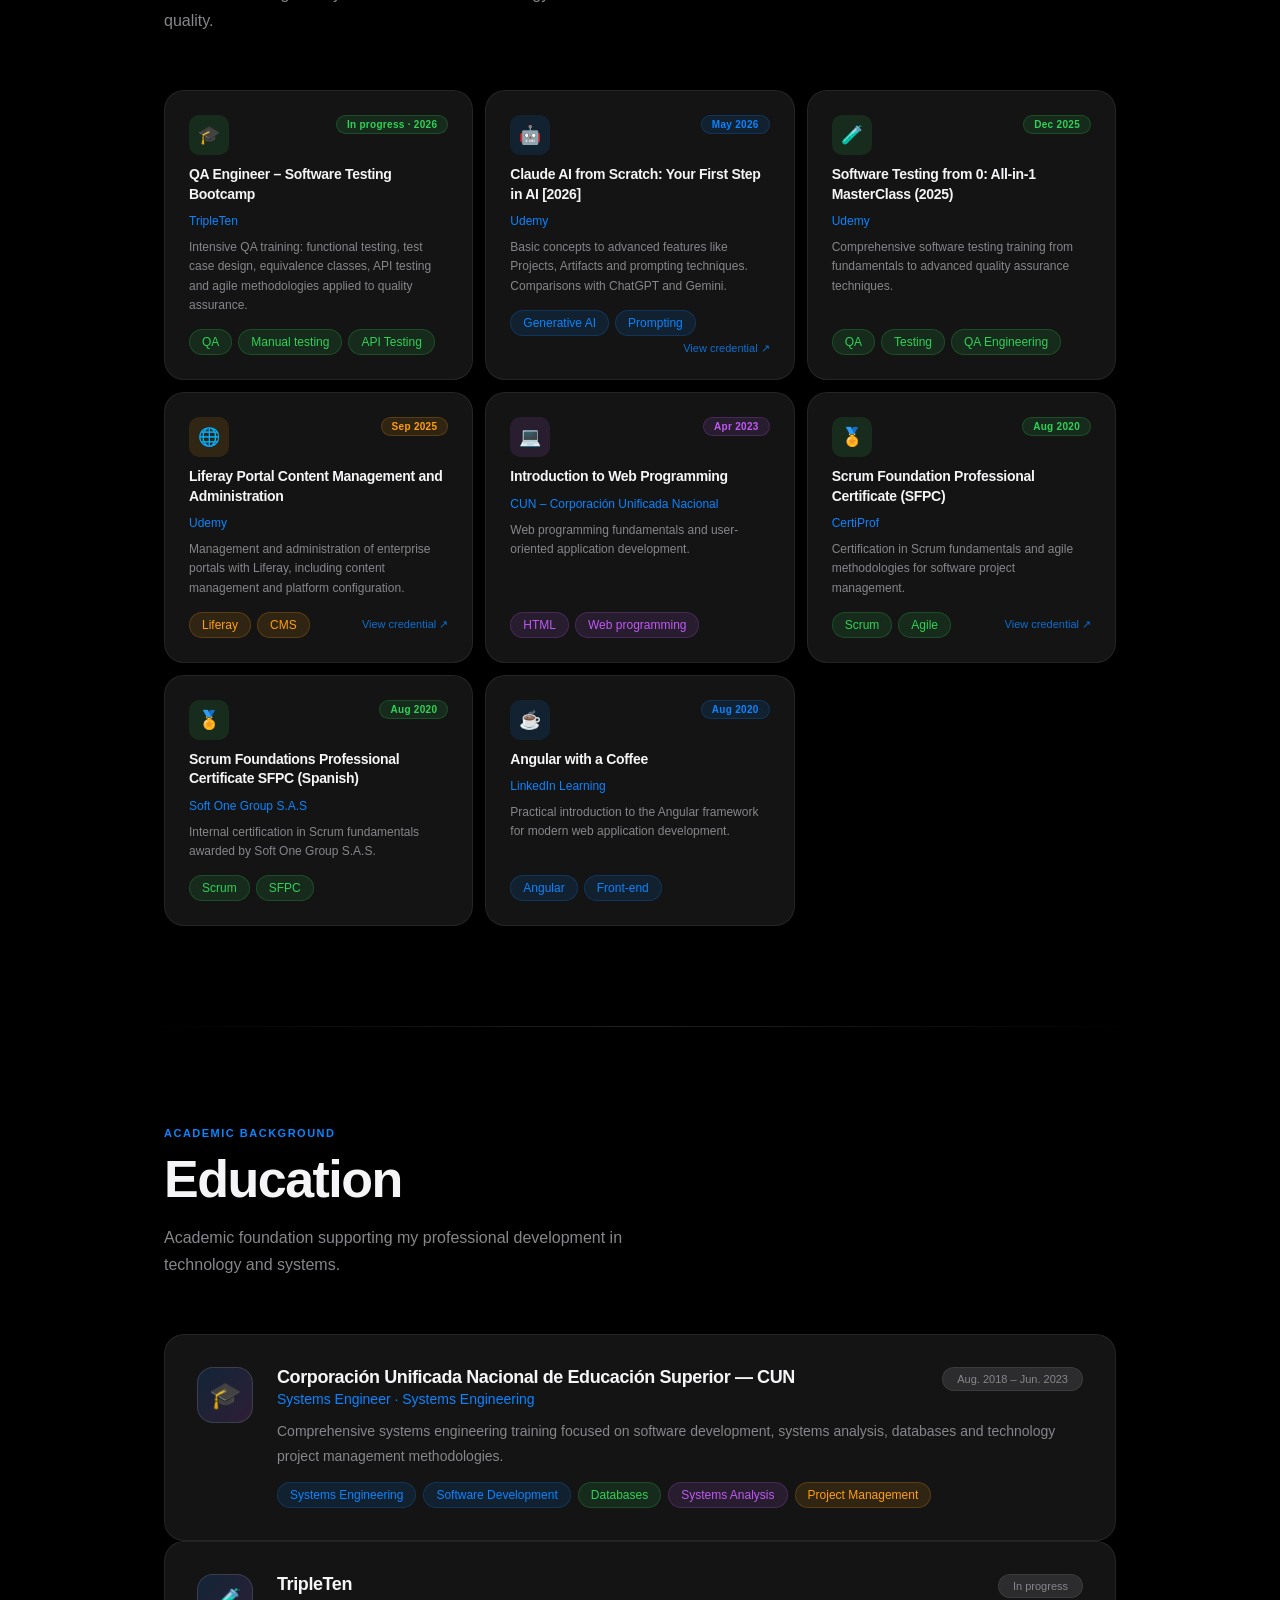
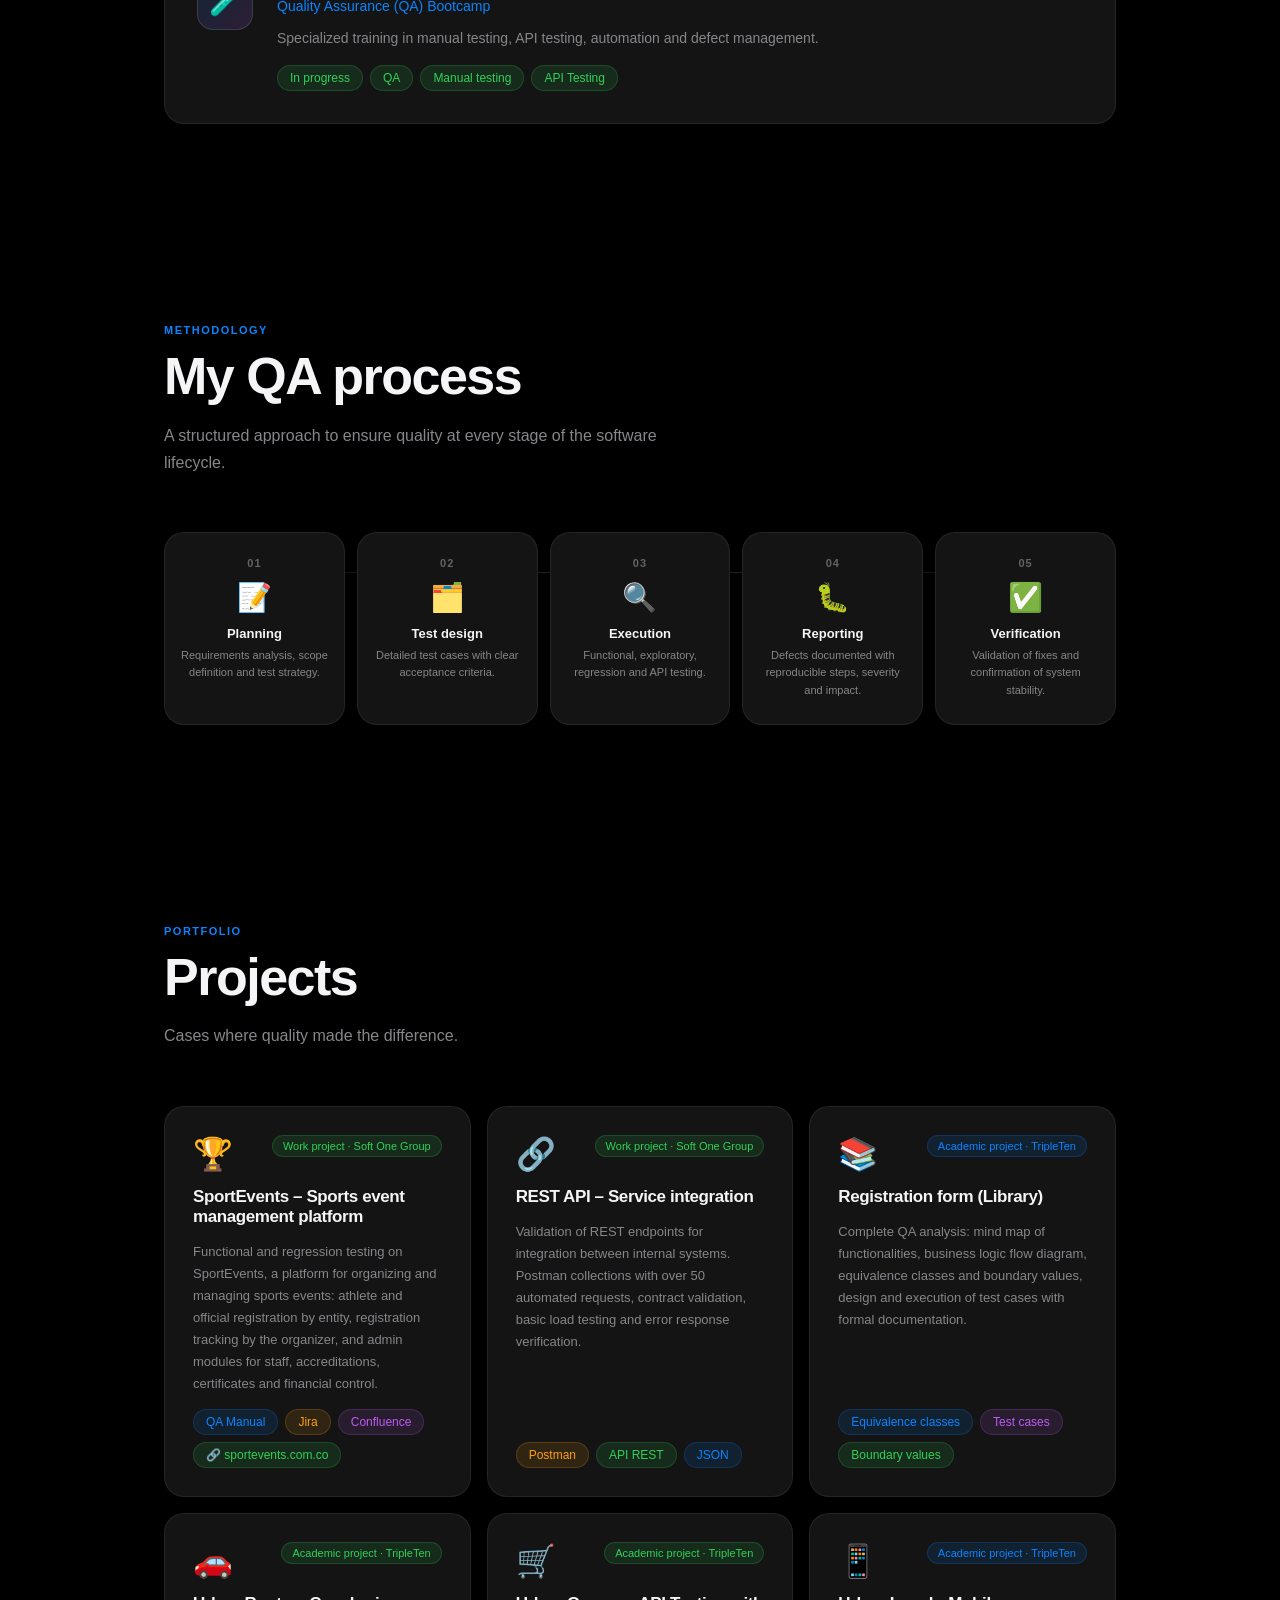
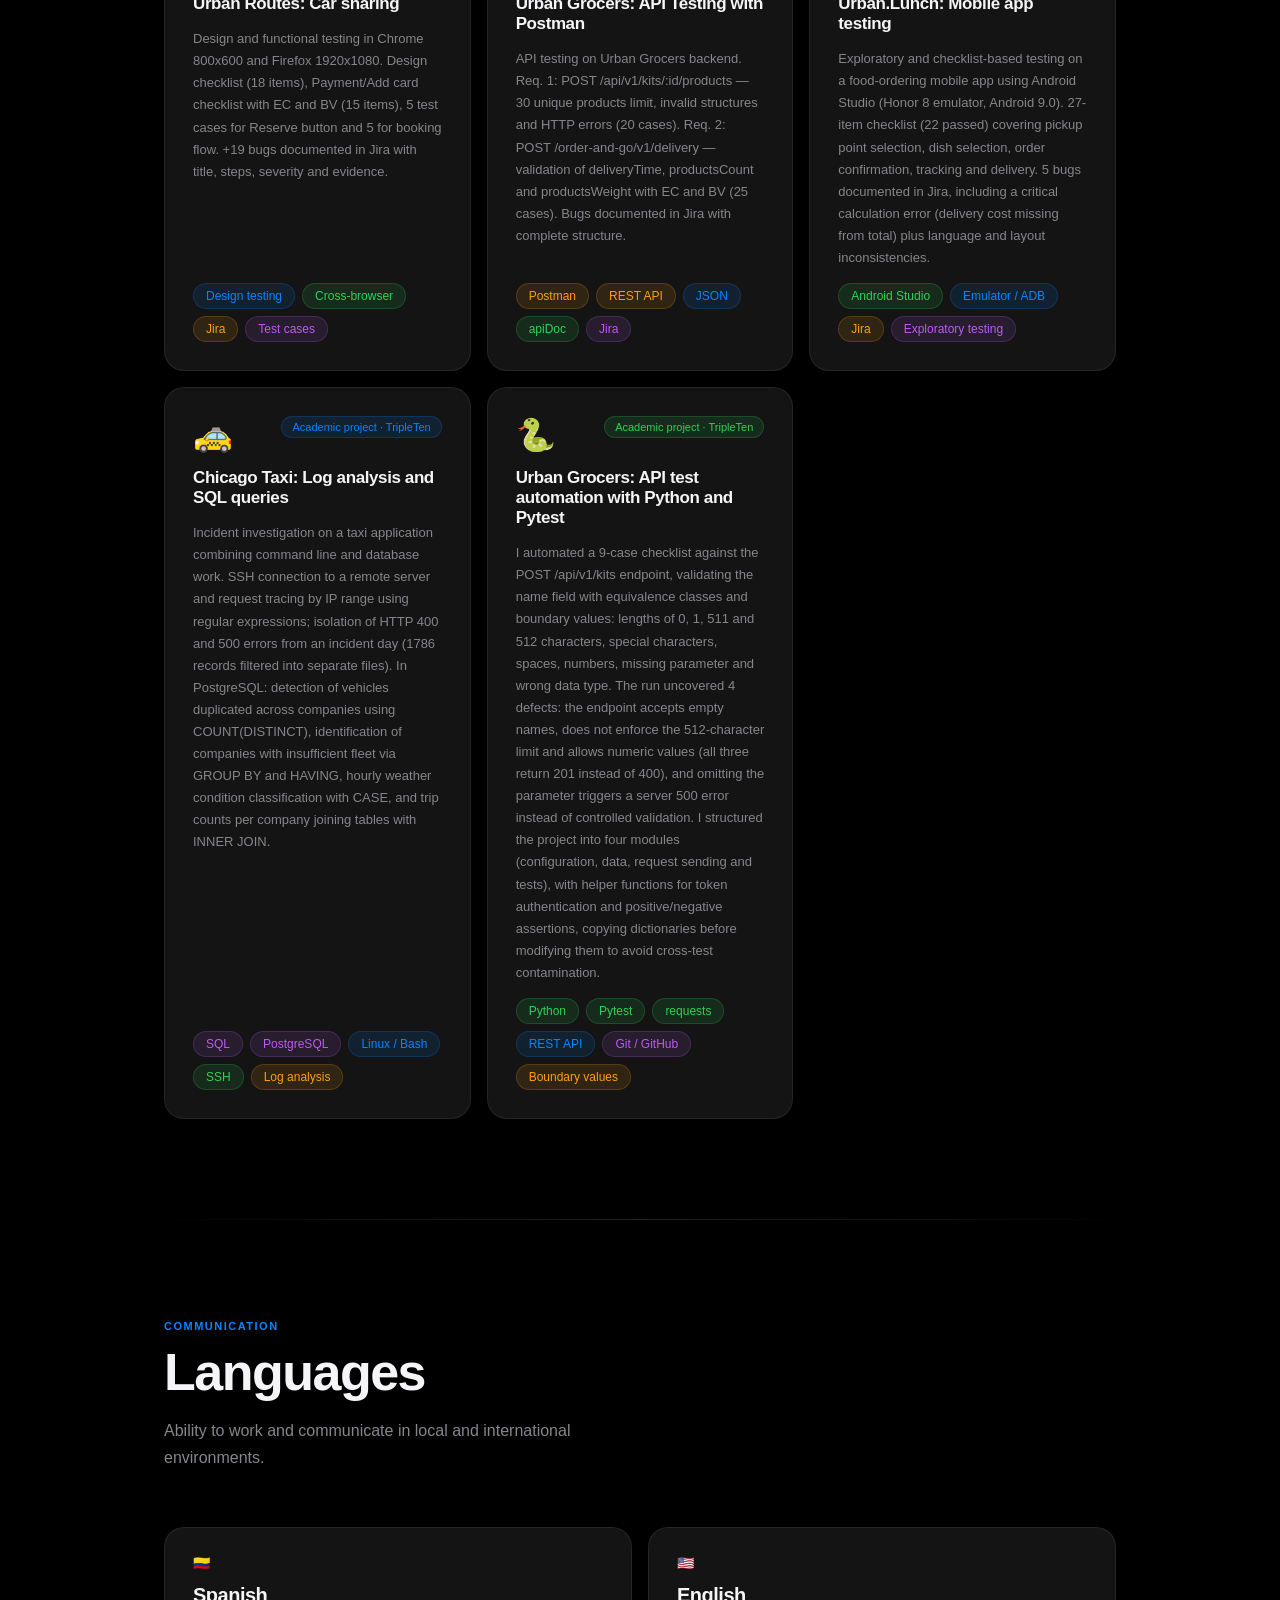
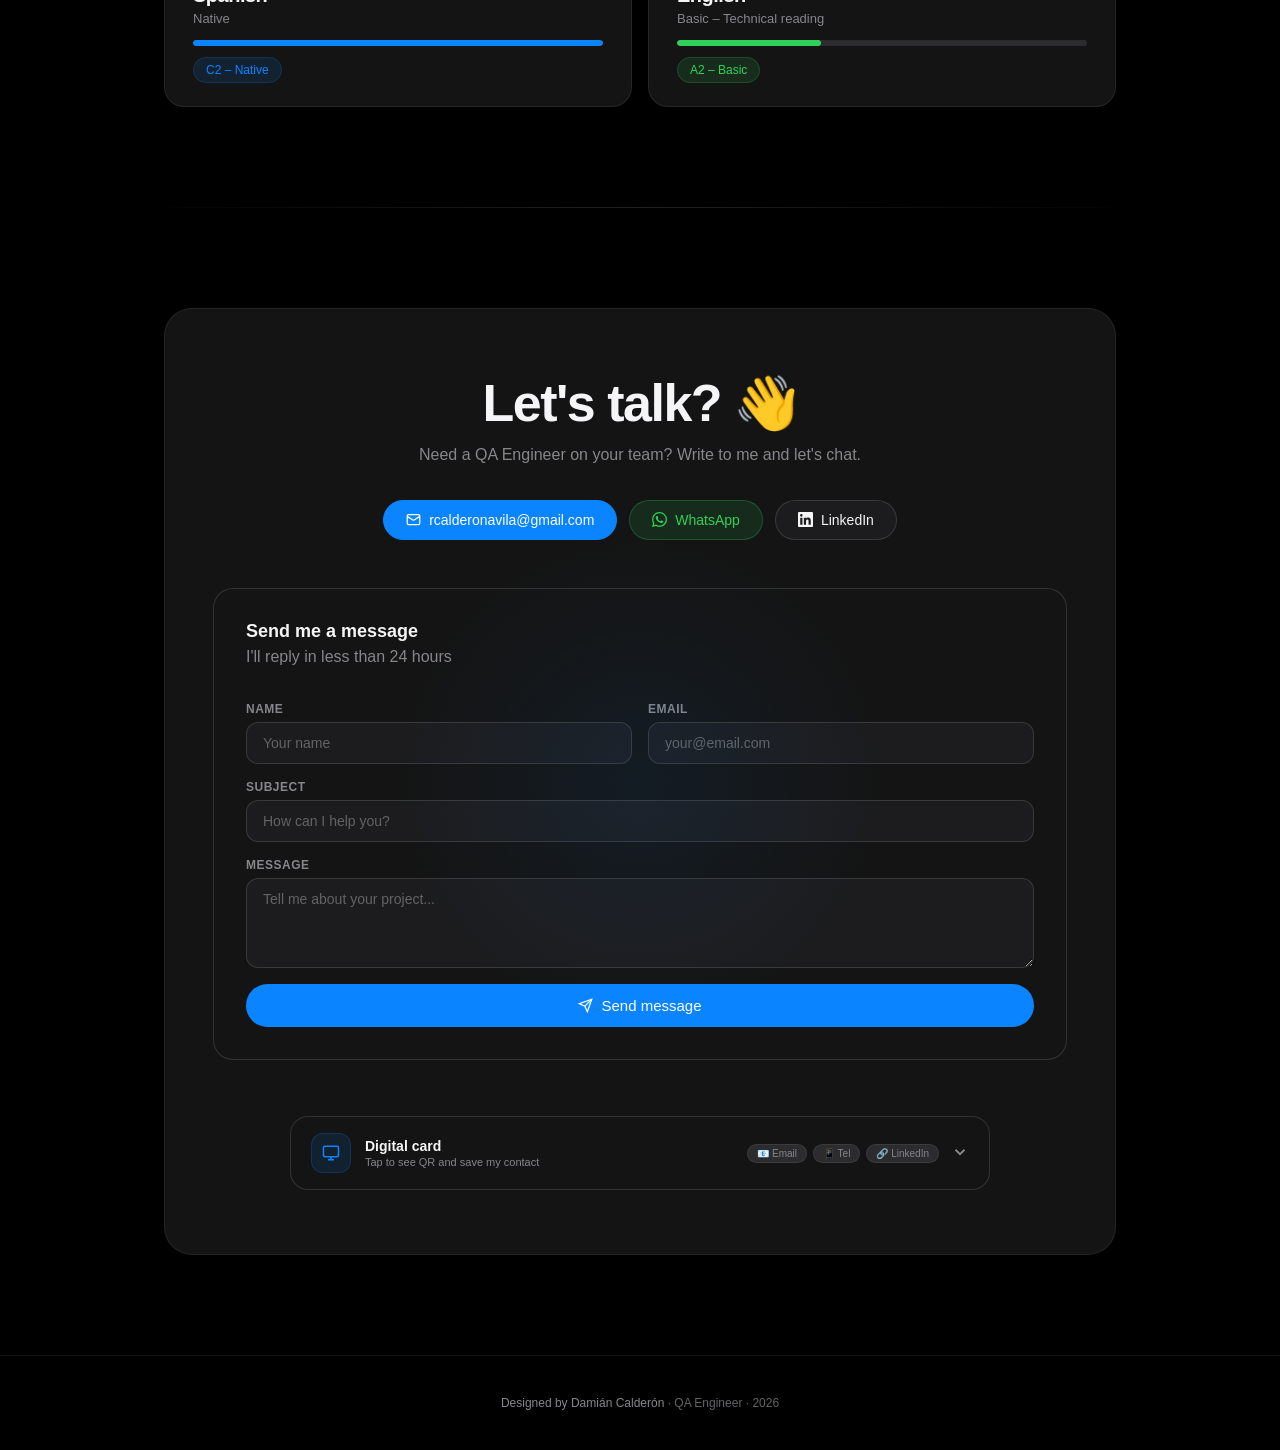
==== commit 94c45366: "Agregar proyecto Sprint 8: automatizacion de API con Python y Pytest" ====
--- a/index.html
+++ b/index.html
@@ -26,7 +26,8 @@
   <meta name="twitter:image" content="https://damian-calderon-qa.netlify.app/perfilDamian.jpeg"/>
 
   <!-- Favicon -->
-  <link rel="icon" href="data:image/svg+xml,<svg xmlns='http://www.w3.org/2000/svg' viewBox='0 0 100 100'><rect width='100' height='100' rx='22' fill='%230a84ff'/><text y='.9em' font-size='52' font-family='system-ui,sans-serif' font-weight='700' fill='white' x='50%' text-anchor='middle' dy='0.1em'>DC</text></svg>"/>
+  <link rel="icon" type="image/jpeg" href="/perfilDamian.jpeg"/>
+  <link rel="apple-touch-icon" href="/perfilDamian.jpeg"/>
 
   <link rel="stylesheet" href="styles.css"/>
 </head>
@@ -261,6 +262,19 @@
           <span class="pill pill-purple" data-es="Análisis de logs" data-en="Log analysis">Análisis de logs</span>
         </div>
       </div>
+      <div class="bento-card reveal delay-5">
+        <div class="bc-icon bc-icon--green">🐍</div>
+        <div class="bc-title" data-es="Automatización con Python" data-en="Automation with Python">Automatización con Python</div>
+        <div class="bc-desc" data-es="Pruebas automatizadas de API escritas en Python, con arquitectura modular y control de versiones en Git." data-en="Automated API tests written in Python, with modular architecture and version control in Git.">Pruebas automatizadas de API escritas en Python, con arquitectura modular y control de versiones en Git.</div>
+        <div class="skill-pills">
+          <span class="pill pill-green">Python</span>
+          <span class="pill pill-green">Pytest</span>
+          <span class="pill pill-green">requests</span>
+          <span class="pill pill-green">Git / GitHub</span>
+          <span class="pill pill-green">PyCharm</span>
+          <span class="pill pill-green" data-es="Aserciones" data-en="Assertions">Aserciones</span>
+        </div>
+      </div>
     </div>
   </section>
 
@@ -672,6 +686,20 @@
           <span class="pill pill-blue">Linux / Bash</span>
           <span class="pill pill-green">SSH</span>
           <span class="pill pill-orange" data-es="Análisis de logs" data-en="Log analysis">Análisis de logs</span>
+        </div>
+      </div>
+
+      <div class="proj-card reveal delay-7">
+        <div class="proj-header"><div class="proj-emoji">🐍</div><span class="pill pill-green pill-sm" data-es="Proyecto académico · TripleTen" data-en="Academic project · TripleTen">Proyecto académico · TripleTen</span></div>
+        <div class="proj-title" data-es="Urban Grocers: Automatización de pruebas de API con Python y Pytest" data-en="Urban Grocers: API test automation with Python and Pytest">Urban Grocers: Automatización de pruebas de API con Python y Pytest</div>
+        <div class="proj-desc" data-es="Automaticé una lista de comprobación de 9 casos sobre el endpoint POST /api/v1/kits, validando el campo name con clases de equivalencia y valores límite: longitudes de 0, 1, 511 y 512 caracteres, caracteres especiales, espacios, números, parámetro ausente y tipo de dato incorrecto. La ejecución detectó 4 defectos: el endpoint acepta nombres vacíos, no aplica el límite de 512 caracteres y admite valores numéricos (los tres devuelven 201 en lugar de 400), y omitir el parámetro provoca un error 500 del servidor en lugar de una validación controlada. Organicé el proyecto en cuatro módulos (configuración, datos, envío de solicitudes y pruebas), con funciones auxiliares para la autenticación por token y las aserciones positivas y negativas, copiando los diccionarios antes de modificarlos para evitar contaminación entre pruebas." data-en="I automated a 9-case checklist against the POST /api/v1/kits endpoint, validating the name field with equivalence classes and boundary values: lengths of 0, 1, 511 and 512 characters, special characters, spaces, numbers, missing parameter and wrong data type. The run uncovered 4 defects: the endpoint accepts empty names, does not enforce the 512-character limit and allows numeric values (all three return 201 instead of 400), and omitting the parameter triggers a server 500 error instead of controlled validation. I structured the project into four modules (configuration, data, request sending and tests), with helper functions for token authentication and positive/negative assertions, copying dictionaries before modifying them to avoid cross-test contamination.">Automaticé una lista de comprobación de 9 casos sobre el endpoint POST /api/v1/kits, validando el campo name con clases de equivalencia y valores límite: longitudes de 0, 1, 511 y 512 caracteres, caracteres especiales, espacios, números, parámetro ausente y tipo de dato incorrecto. La ejecución detectó 4 defectos: el endpoint acepta nombres vacíos, no aplica el límite de 512 caracteres y admite valores numéricos (los tres devuelven 201 en lugar de 400), y omitir el parámetro provoca un error 500 del servidor en lugar de una validación controlada. Organicé el proyecto en cuatro módulos (configuración, datos, envío de solicitudes y pruebas), con funciones auxiliares para la autenticación por token y las aserciones positivas y negativas, copiando los diccionarios antes de modificarlos para evitar contaminación entre pruebas.</div>
+        <div class="proj-footer">
+          <span class="pill pill-green">Python</span>
+          <span class="pill pill-green">Pytest</span>
+          <span class="pill pill-green">requests</span>
+          <span class="pill pill-blue">REST API</span>
+          <span class="pill pill-purple">Git / GitHub</span>
+          <span class="pill pill-orange" data-es="Valores límite" data-en="Boundary values">Valores límite</span>
         </div>
       </div>
 
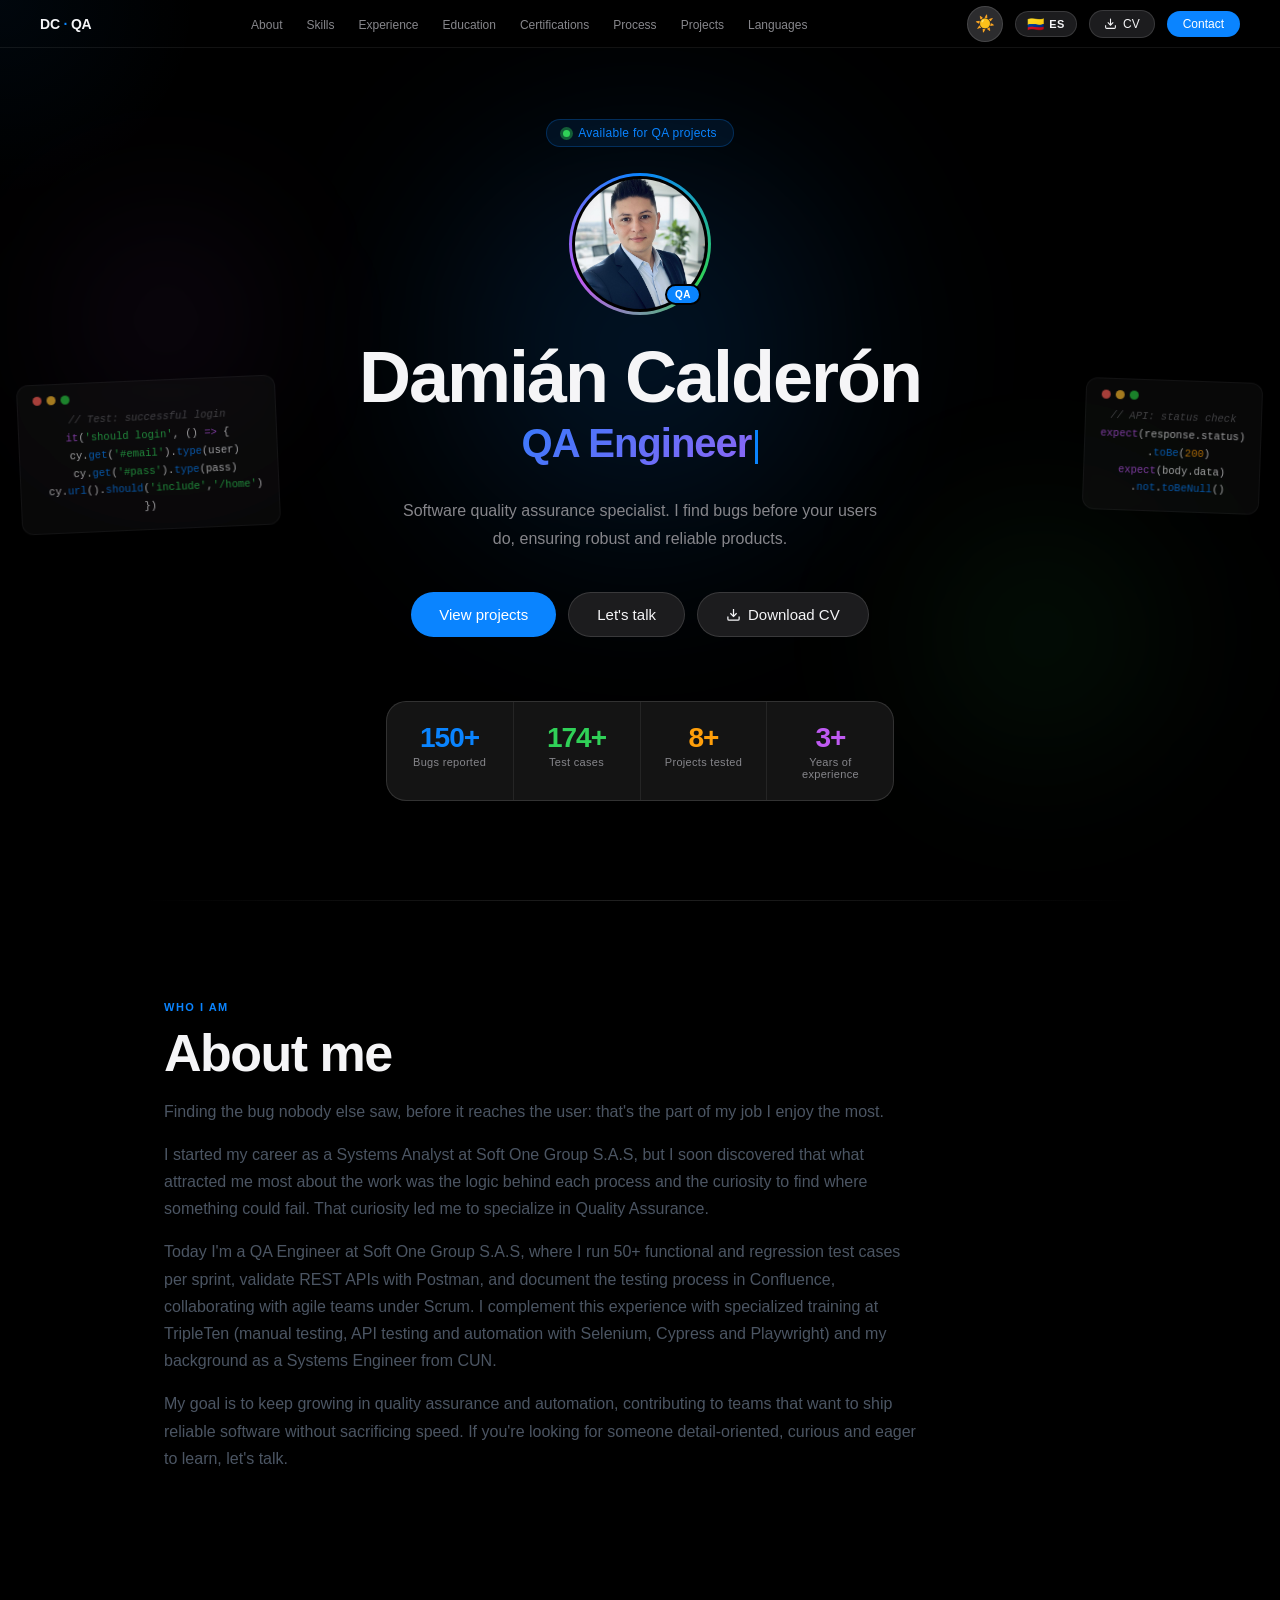
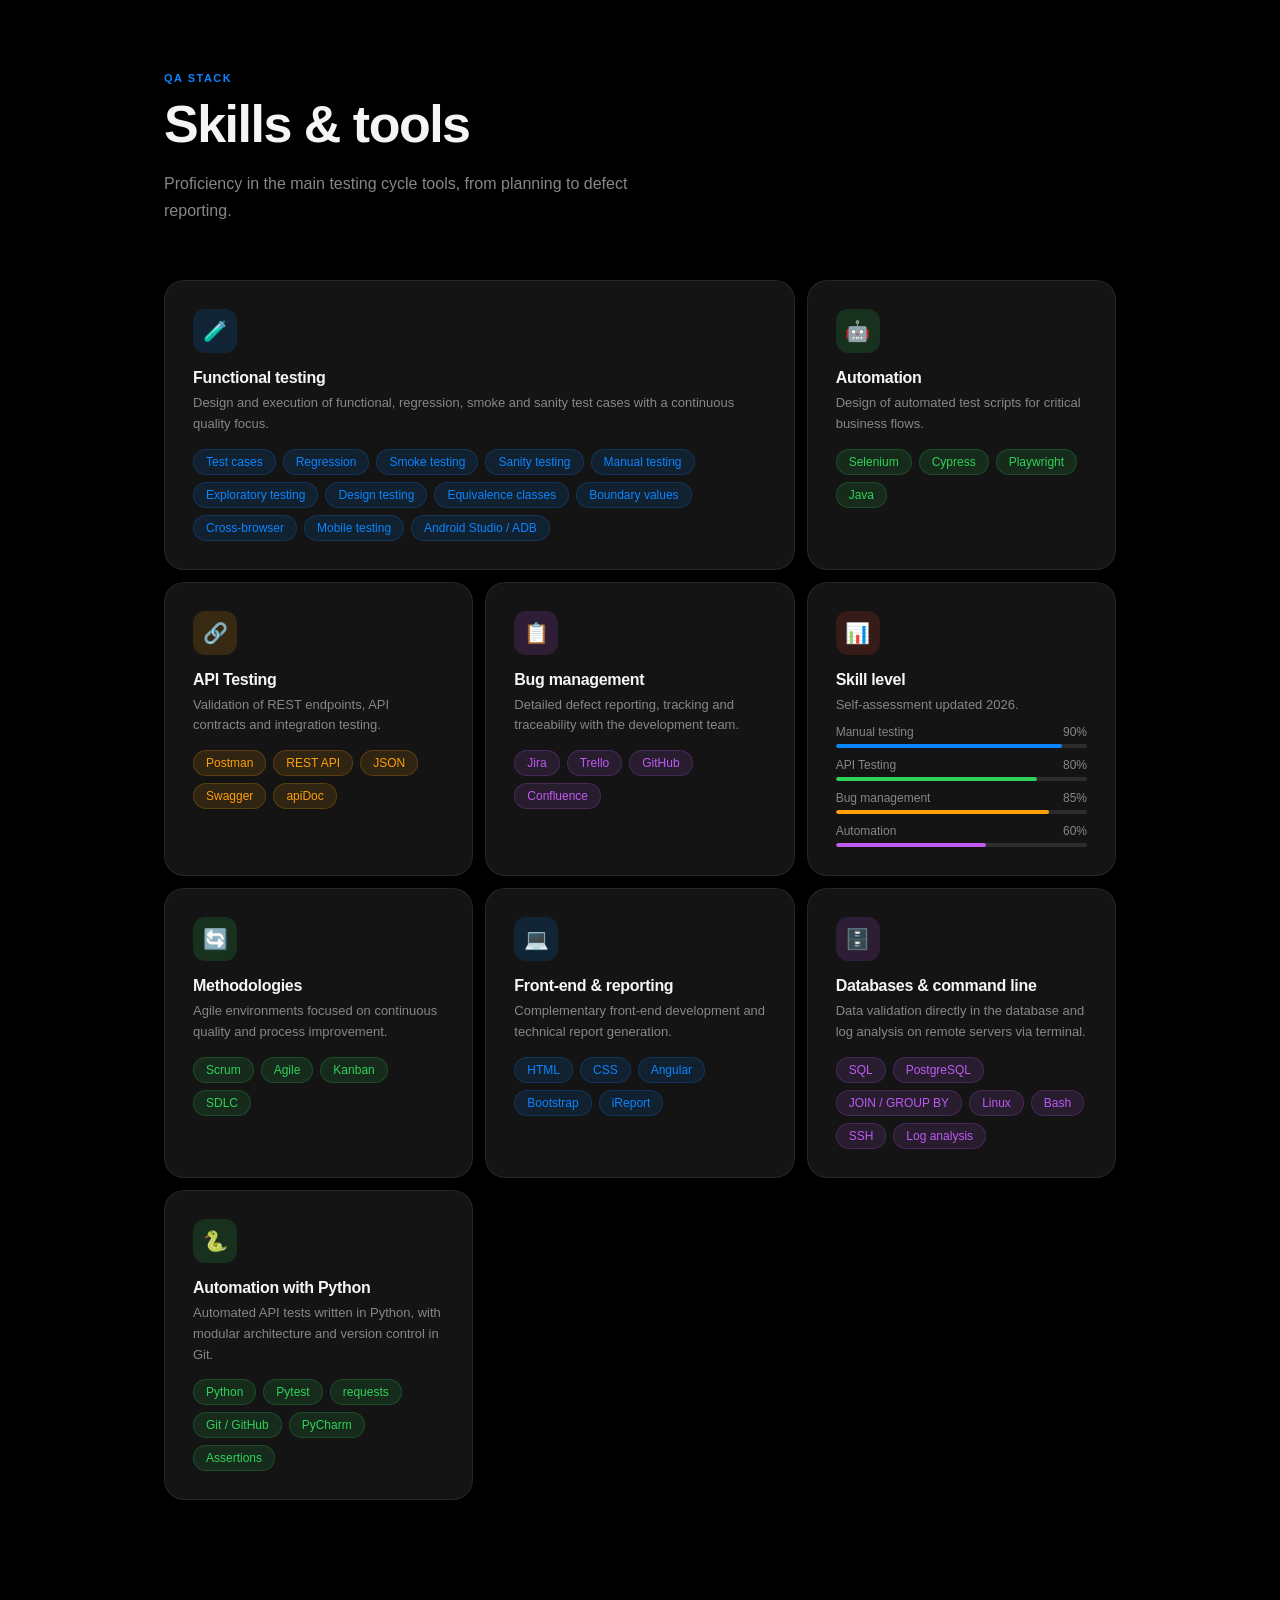
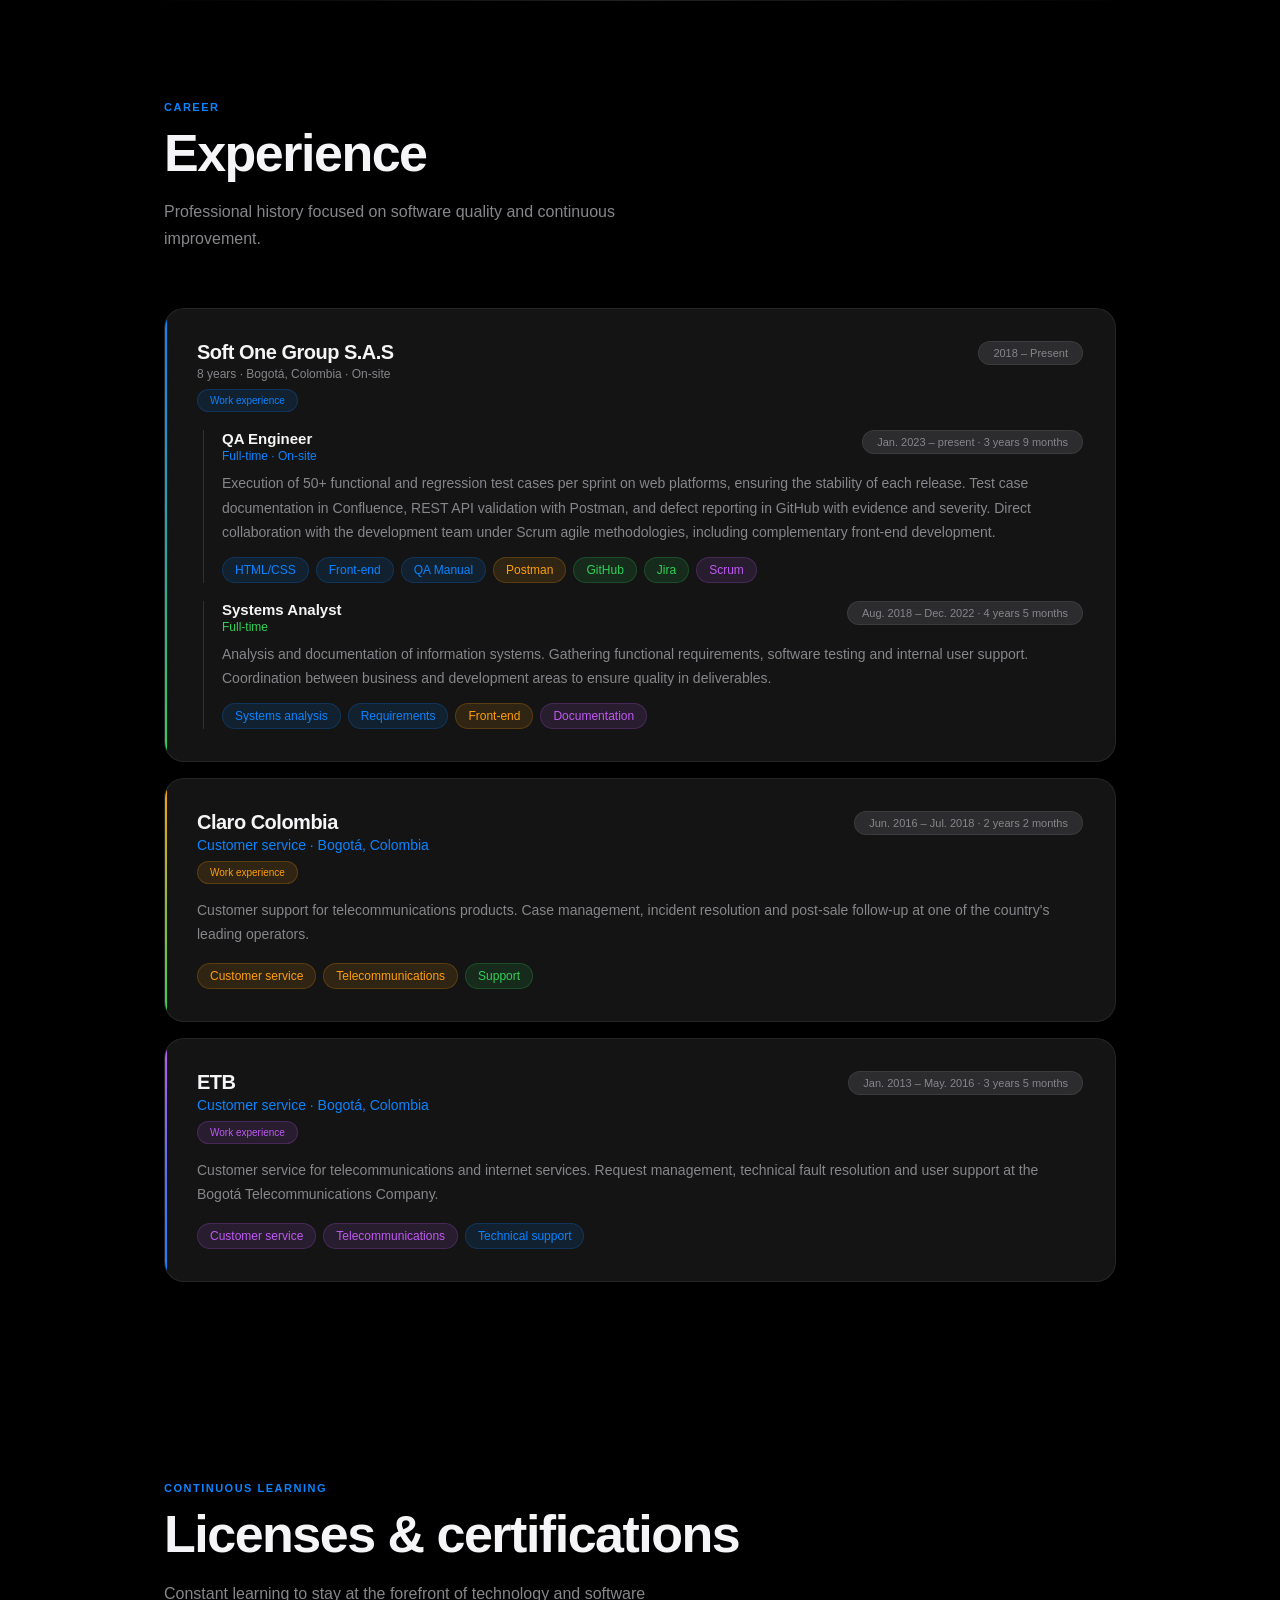
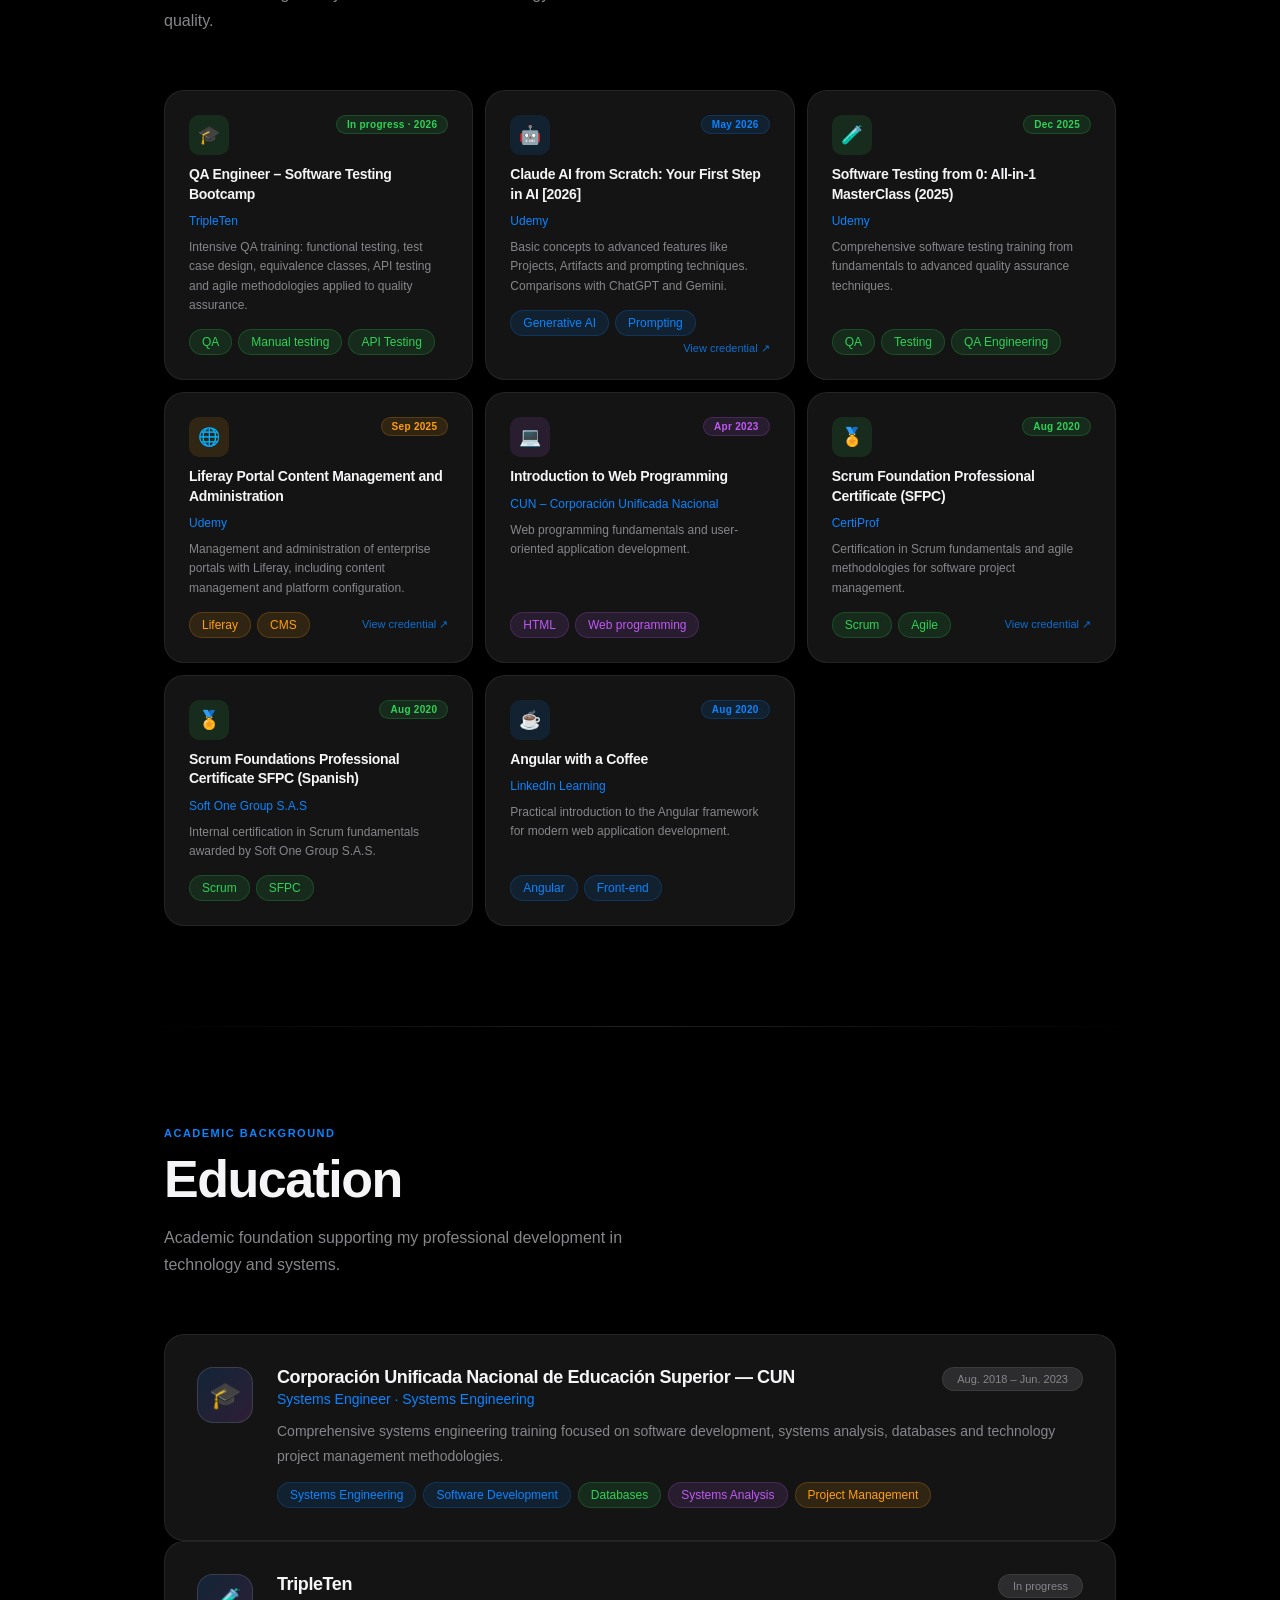
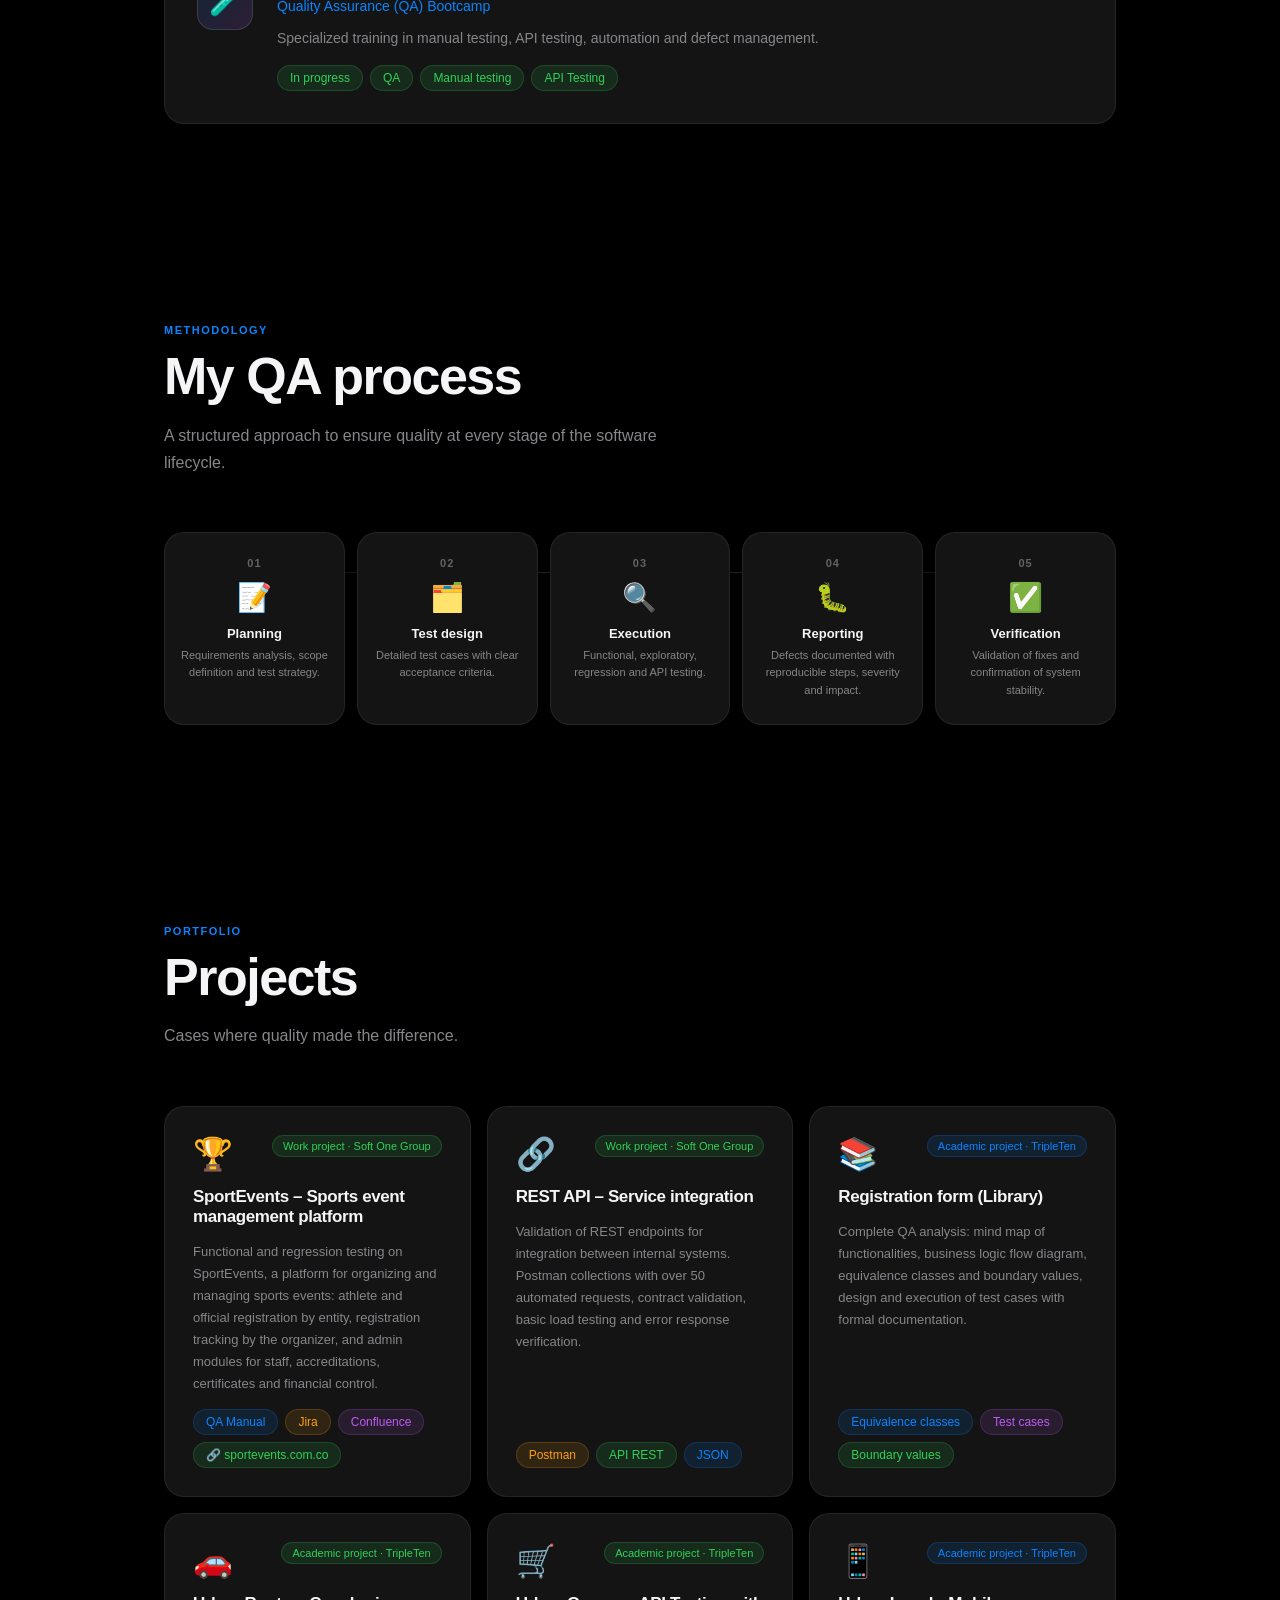
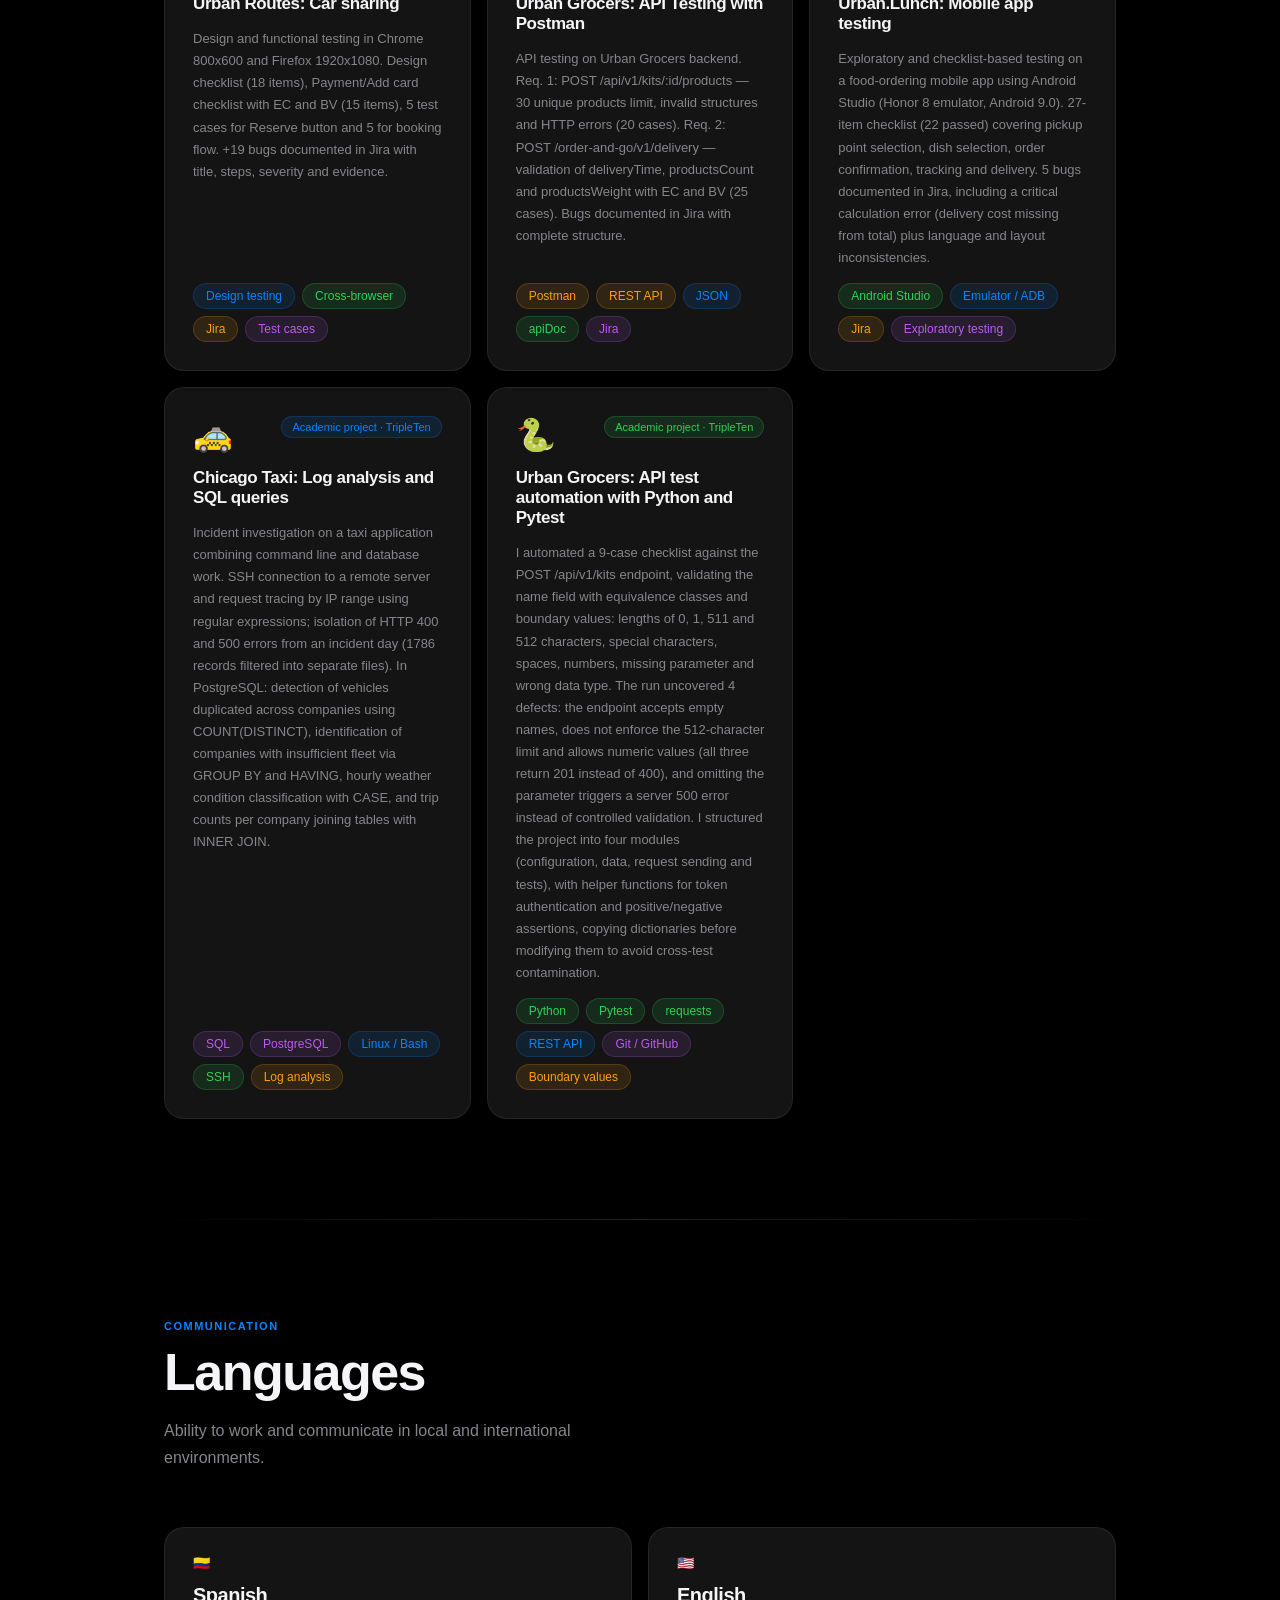
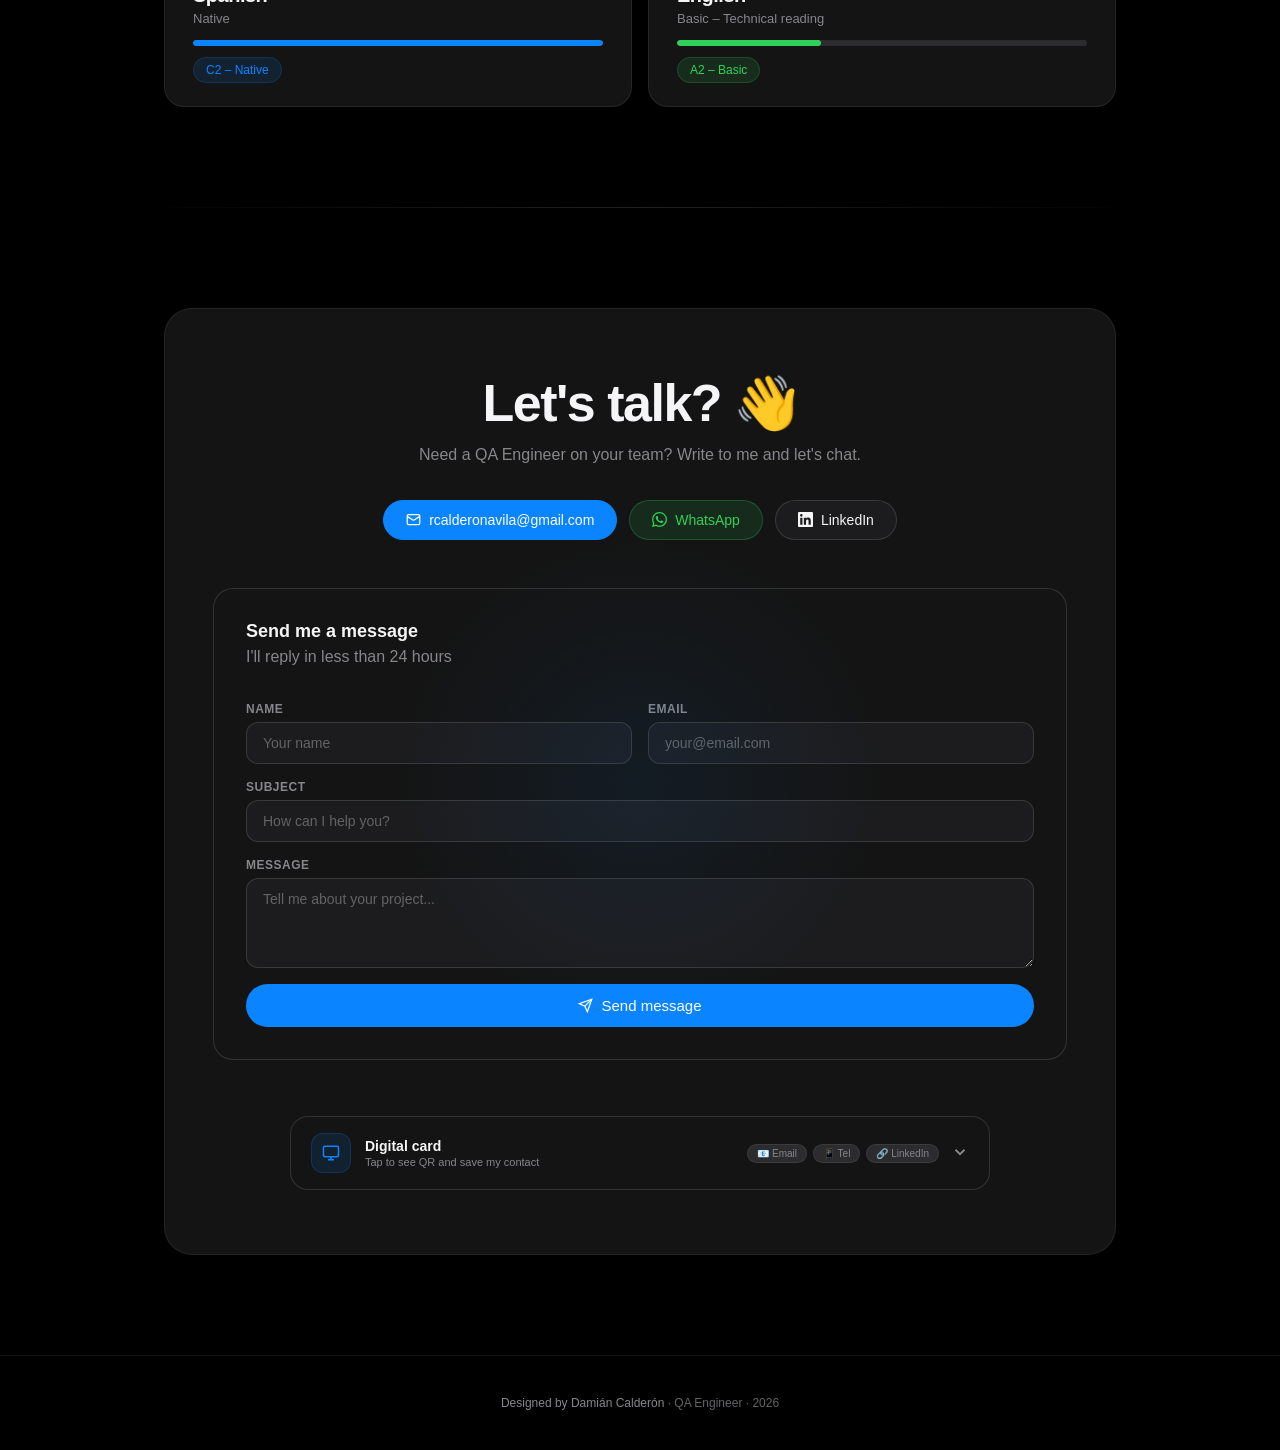
==== commit db0d9a23: "Casos de prueba en lugar de cobertura y fecha de experiencia al dia" ====
--- a/index.html
+++ b/index.html
@@ -121,7 +121,7 @@
 
     <div class="stats">
       <div class="stat"><div class="stat-n stat-accent" id="s1">0+</div><div class="stat-l" data-es="Bugs reportados" data-en="Bugs reported">Bugs reportados</div></div>
-      <div class="stat"><div class="stat-n stat-green" id="s2">0%</div><div class="stat-l" data-es="Cobertura de pruebas" data-en="Test coverage">Cobertura de pruebas</div></div>
+      <div class="stat"><div class="stat-n stat-green" id="s2">0+</div><div class="stat-l" data-es="Casos de prueba" data-en="Test cases">Casos de prueba</div></div>
       <div class="stat"><div class="stat-n stat-orange" id="s3">0+</div><div class="stat-l" data-es="Proyectos probados" data-en="Projects tested">Proyectos probados</div></div>
       <div class="stat"><div class="stat-n stat-purple" id="s4">0+</div><div class="stat-l" data-es="Años de experiencia" data-en="Years of experience">Años de experiencia</div></div>
     </div>
@@ -306,7 +306,7 @@
               <div class="exp-sub-title" data-es="QA Engineer" data-en="QA Engineer">QA Engineer</div>
               <div class="exp-sub-meta" data-es="Jornada completa · Presencial" data-en="Full-time · On-site">Jornada completa · Presencial</div>
             </div>
-            <div class="exp-date" data-es="ene. 2023 – actualidad · 3 años 7 meses" data-en="Jan. 2023 – present · 3 years 7 months">ene. 2023 – actualidad · 3 años 7 meses</div>
+            <div class="exp-date" data-es="ene. 2023 – actualidad · 3 años 9 meses" data-en="Jan. 2023 – present · 3 years 9 months">ene. 2023 – actualidad · 3 años 9 meses</div>
           </div>
           <div class="exp-desc" data-es="Ejecución de más de 50 casos de prueba funcionales y de regresión por sprint sobre plataformas web, garantizando la estabilidad de cada release. Documentación de casos de prueba en Confluence, validación de APIs REST con Postman y reporte de defectos en GitHub con evidencia y severidad. Colaboración directa con el equipo de desarrollo bajo metodologías ágiles Scrum, incluyendo desarrollo front-end complementario." data-en="Execution of 50+ functional and regression test cases per sprint on web platforms, ensuring the stability of each release. Test case documentation in Confluence, REST API validation with Postman, and defect reporting in GitHub with evidence and severity. Direct collaboration with the development team under Scrum agile methodologies, including complementary front-end development.">Ejecución de más de 50 casos de prueba funcionales y de regresión por sprint sobre plataformas web, garantizando la estabilidad de cada release. Documentación de casos de prueba en Confluence, validación de APIs REST con Postman y reporte de defectos en GitHub con evidencia y severidad. Colaboración directa con el equipo de desarrollo bajo metodologías ágiles Scrum, incluyendo desarrollo front-end complementario.</div>
           <div class="exp-tags exp-tags--mt12">
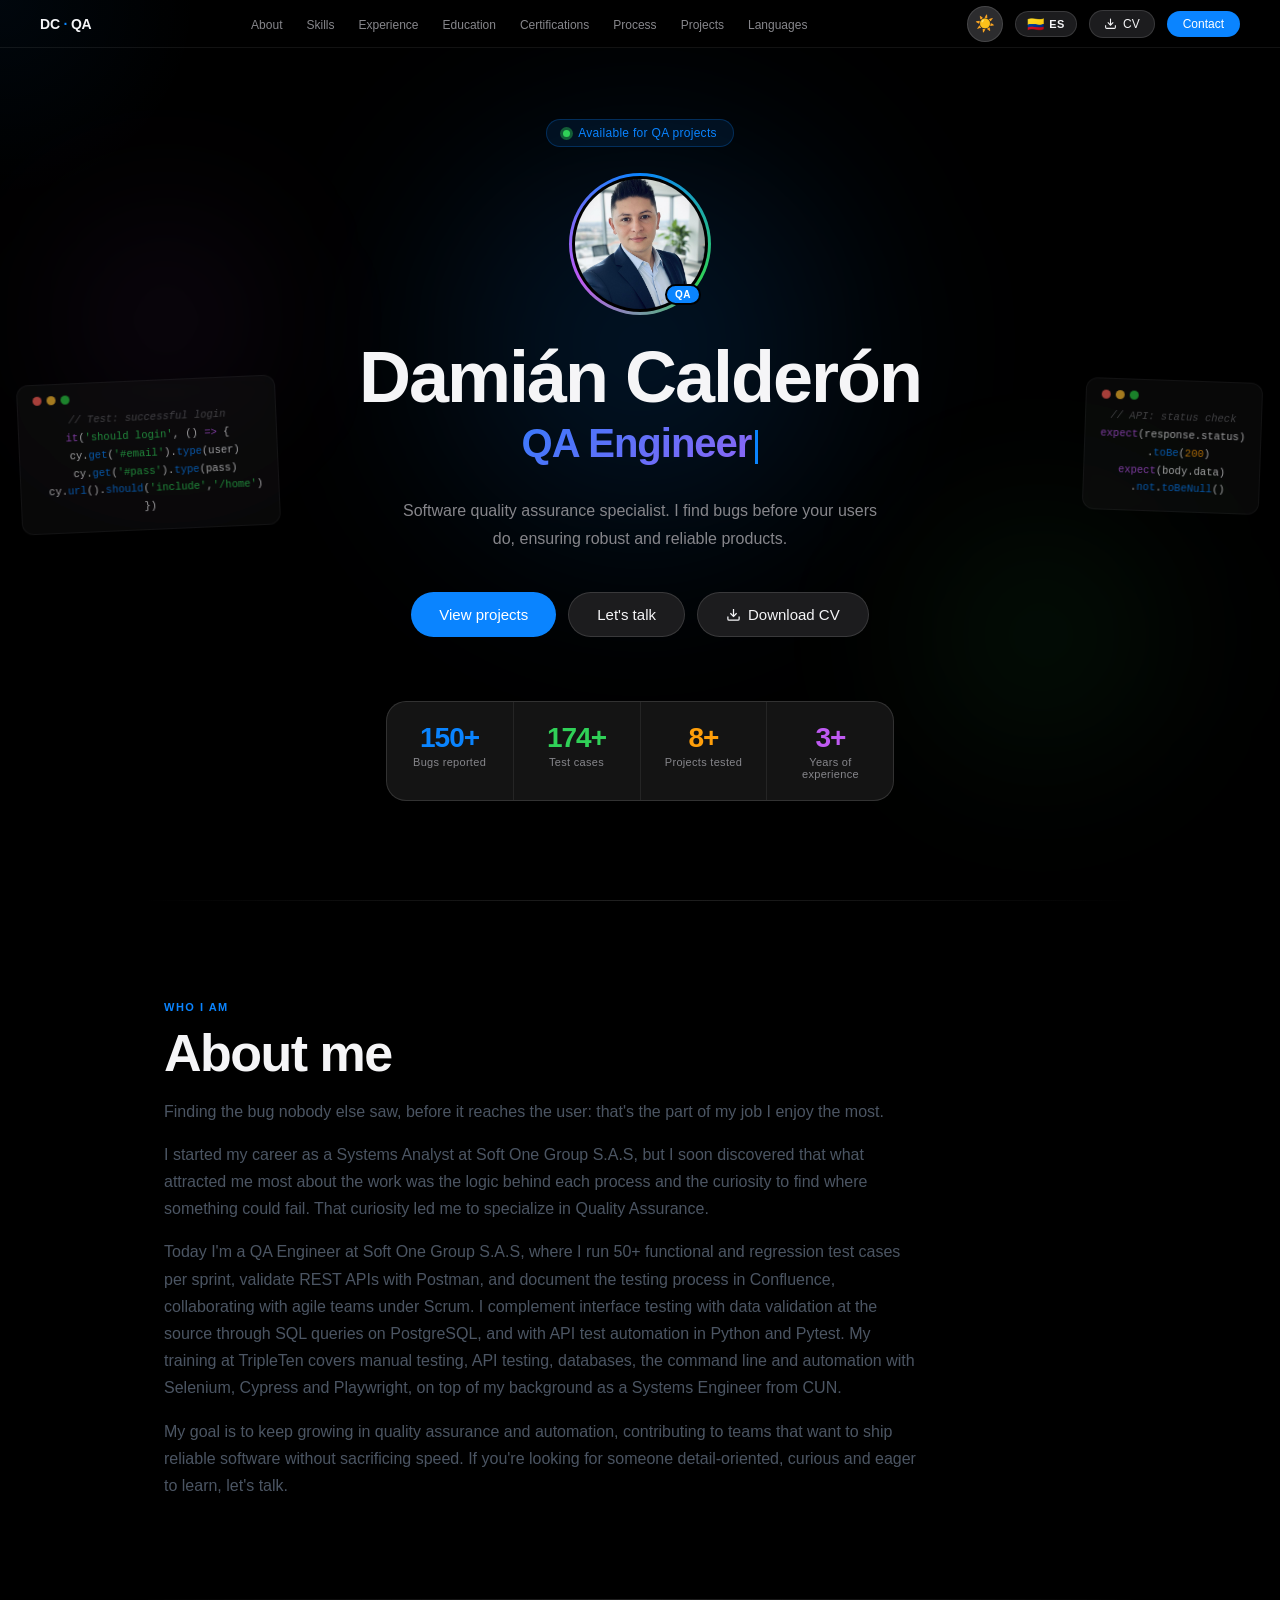
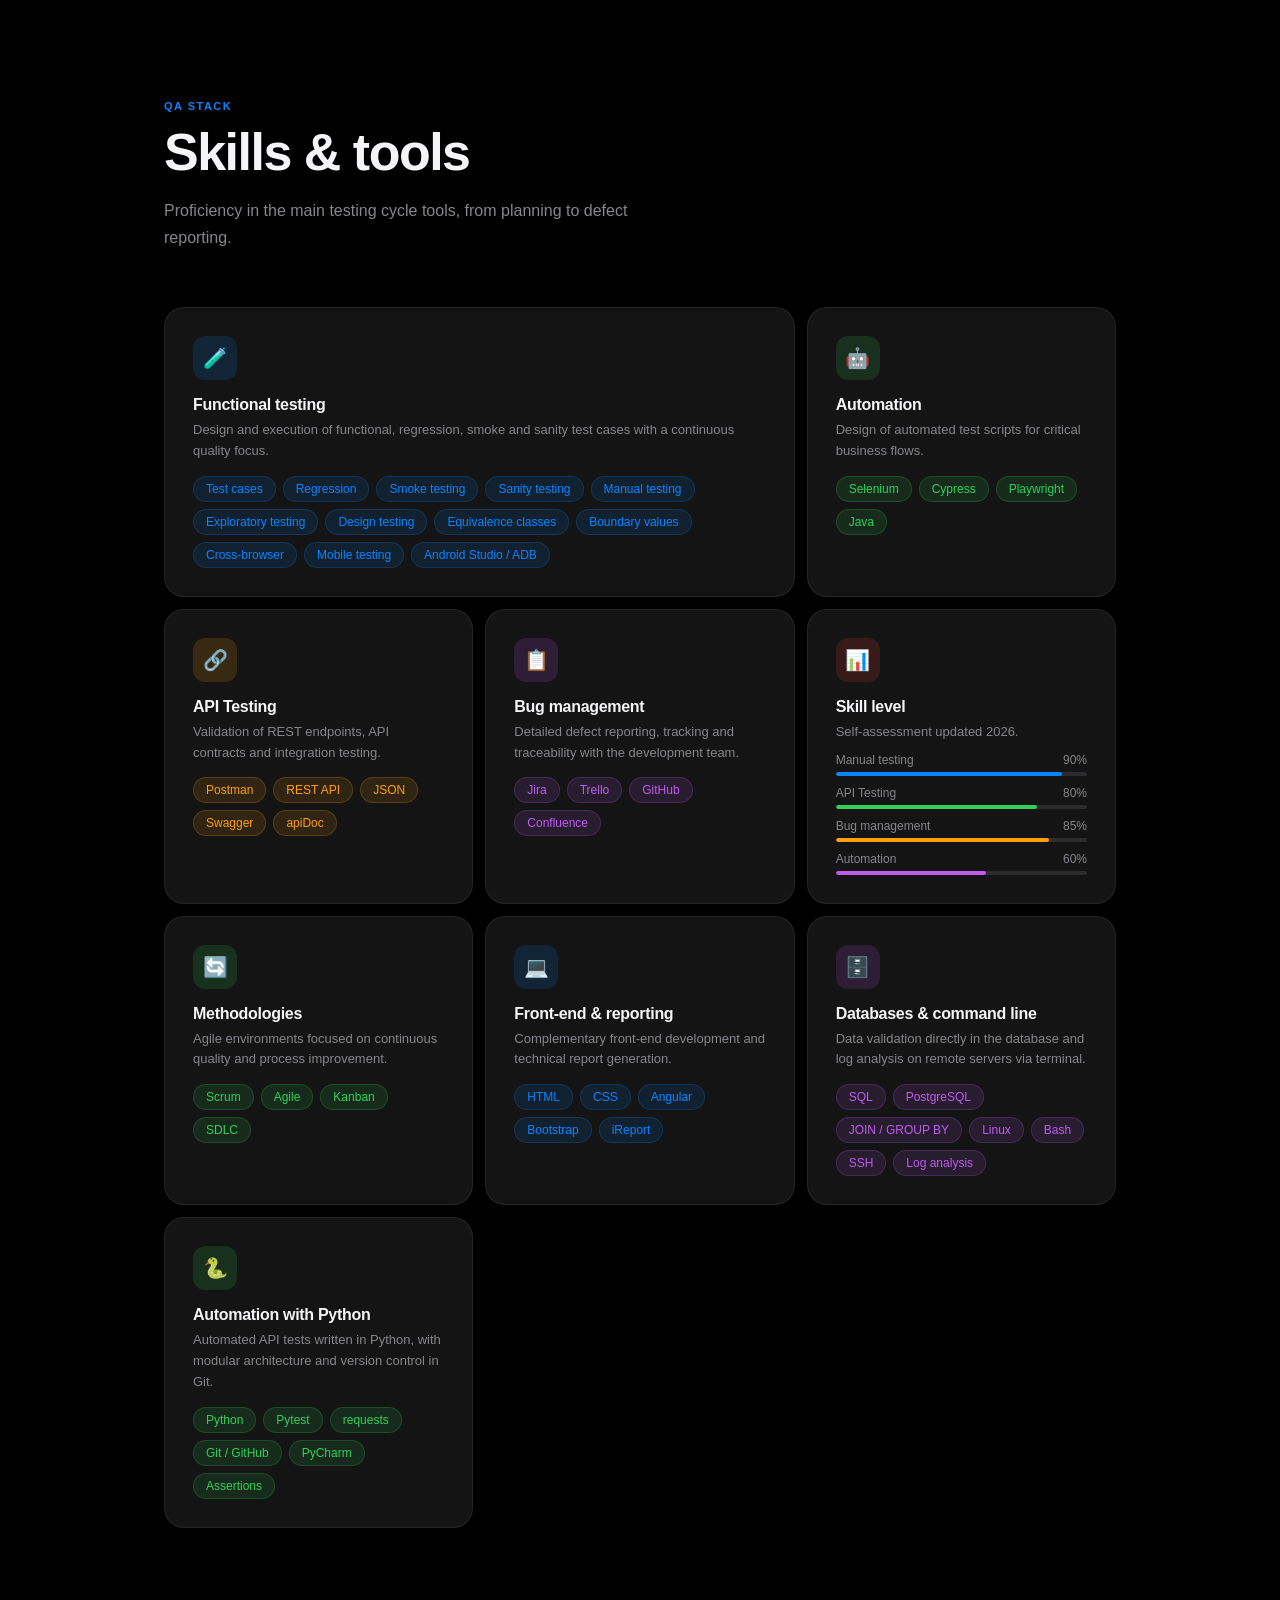
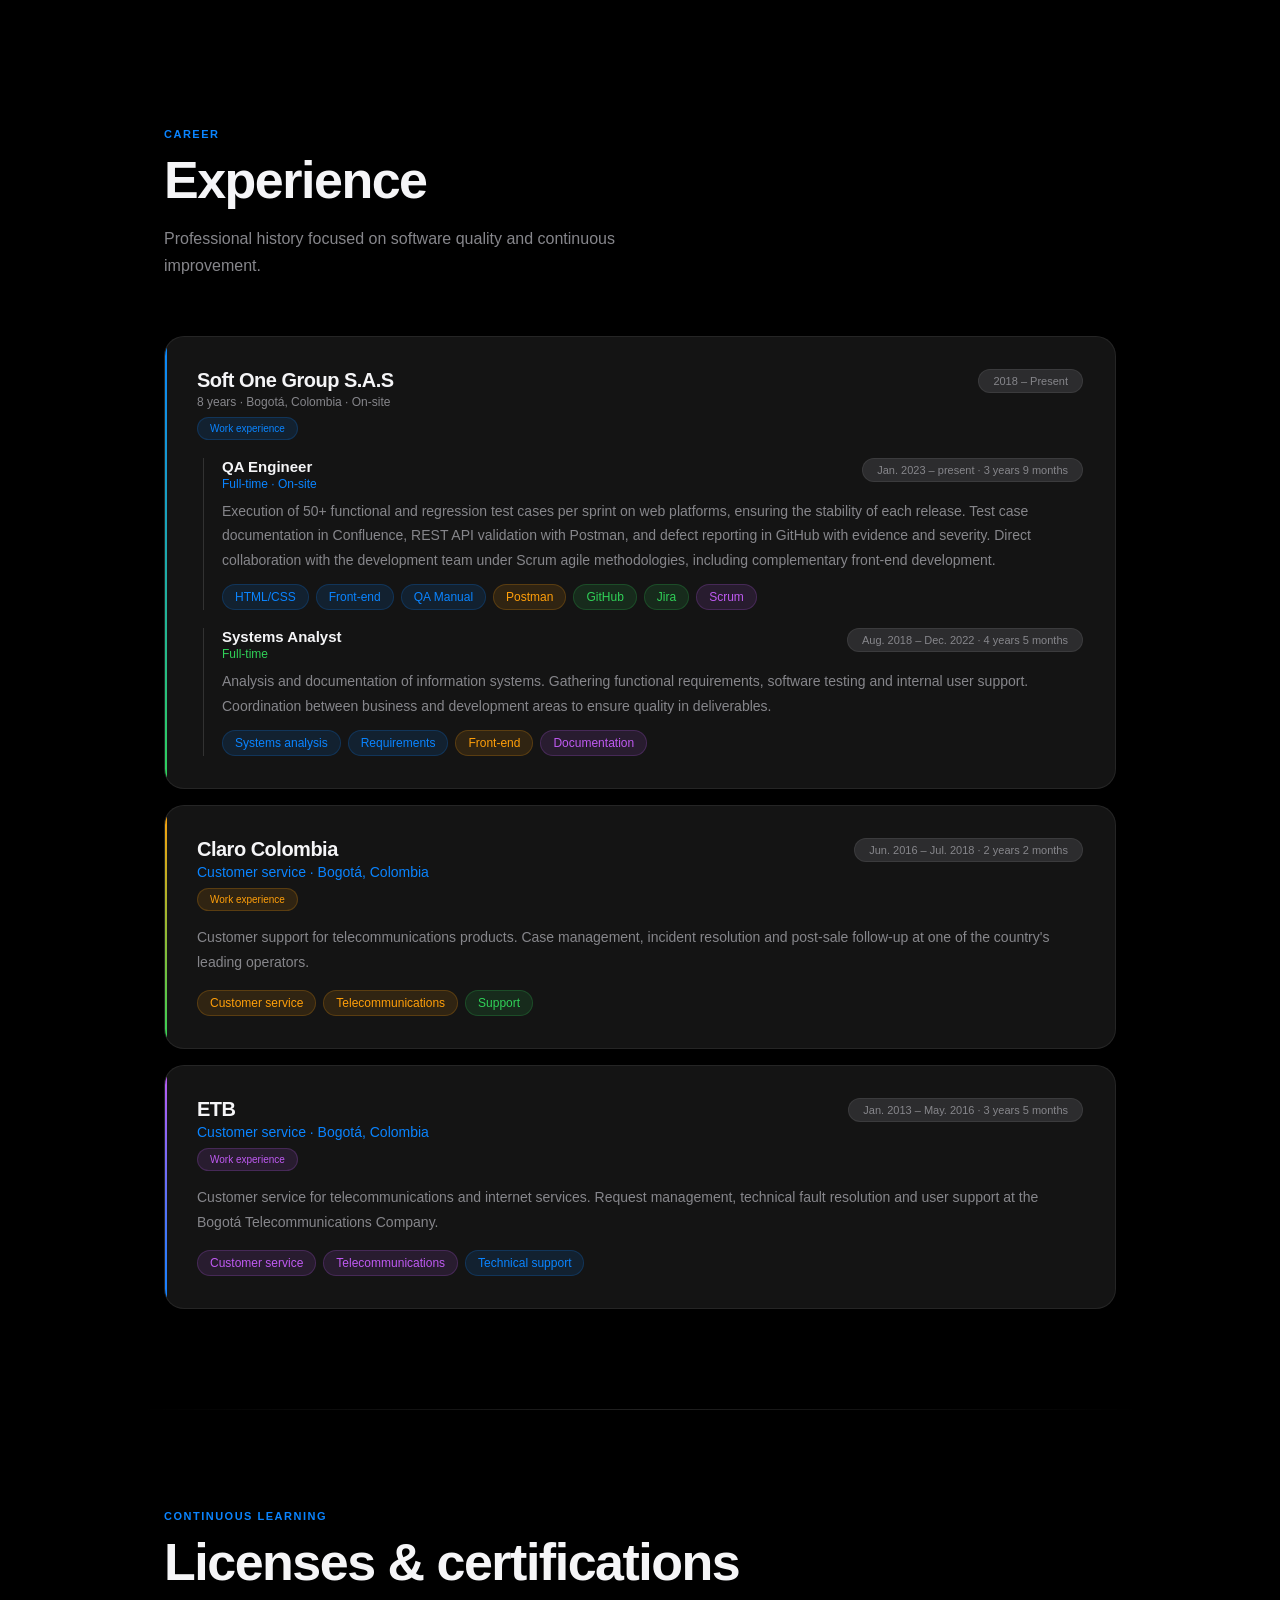
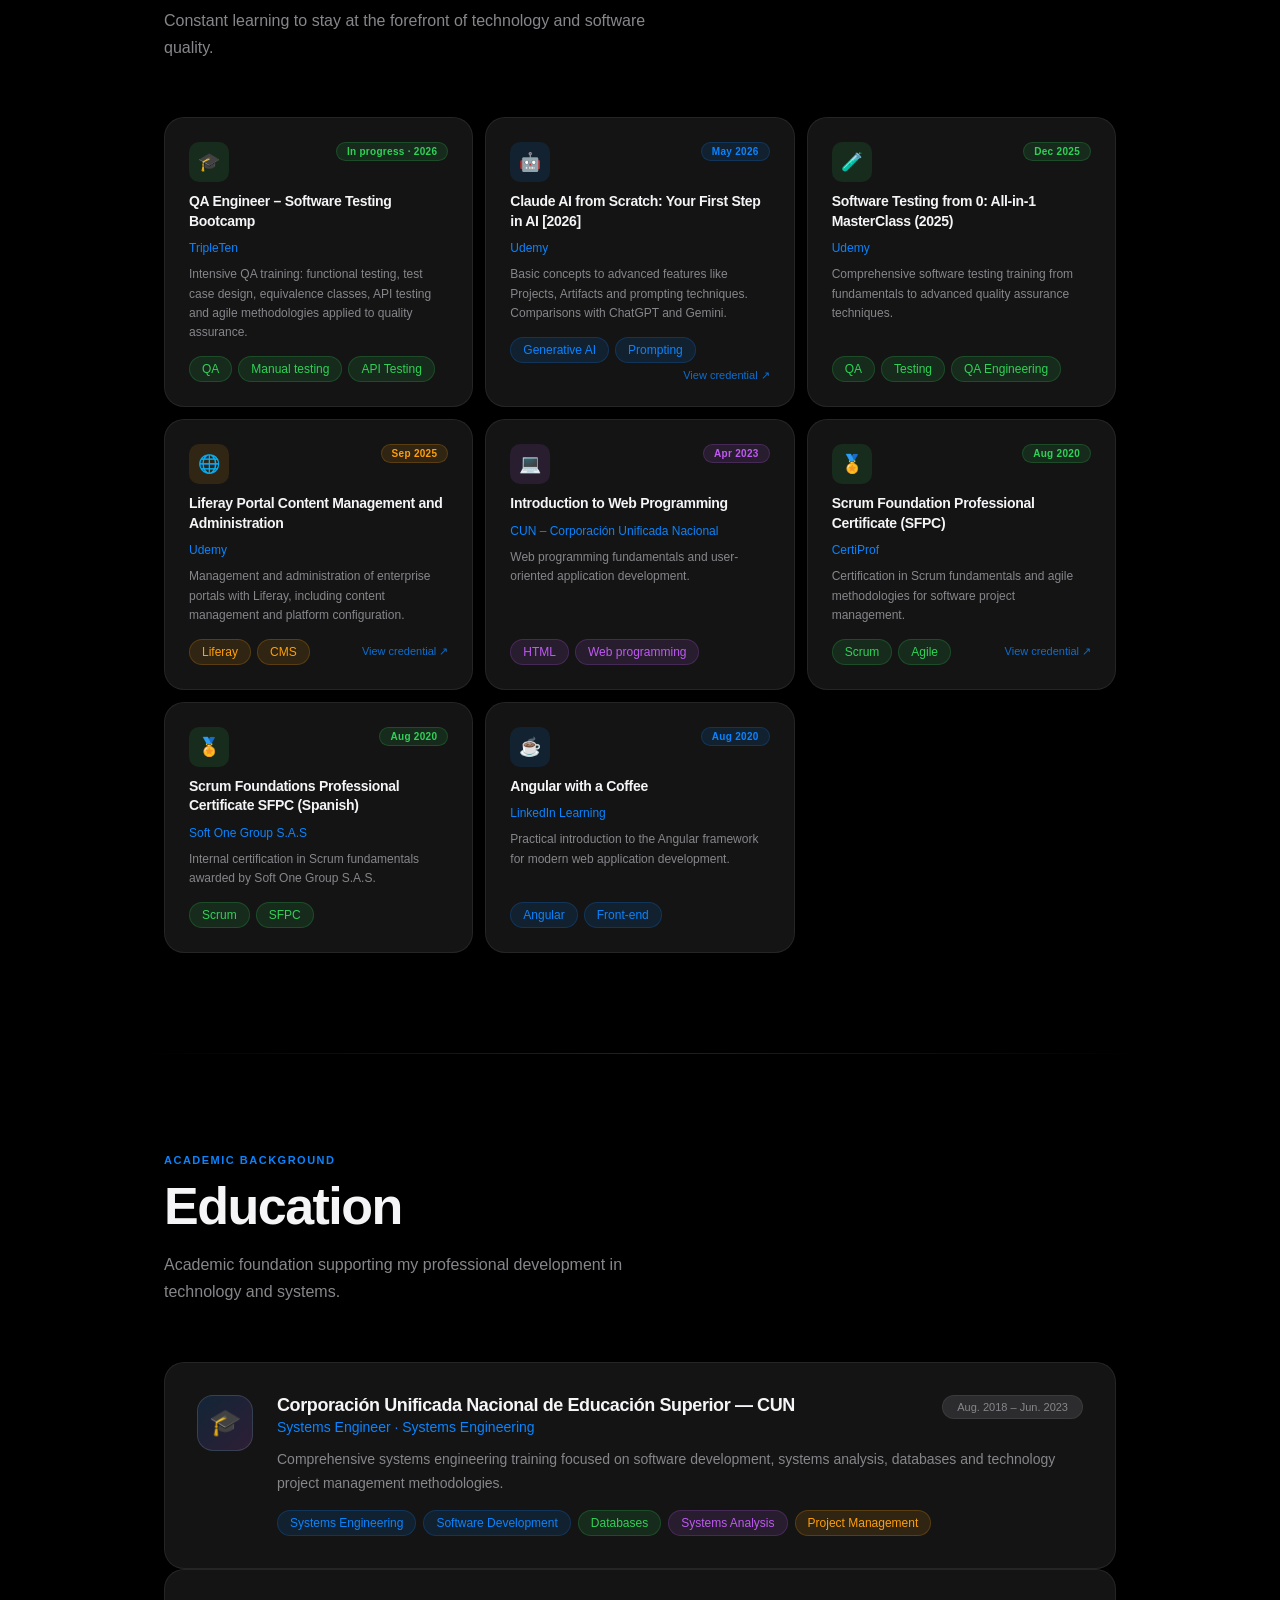
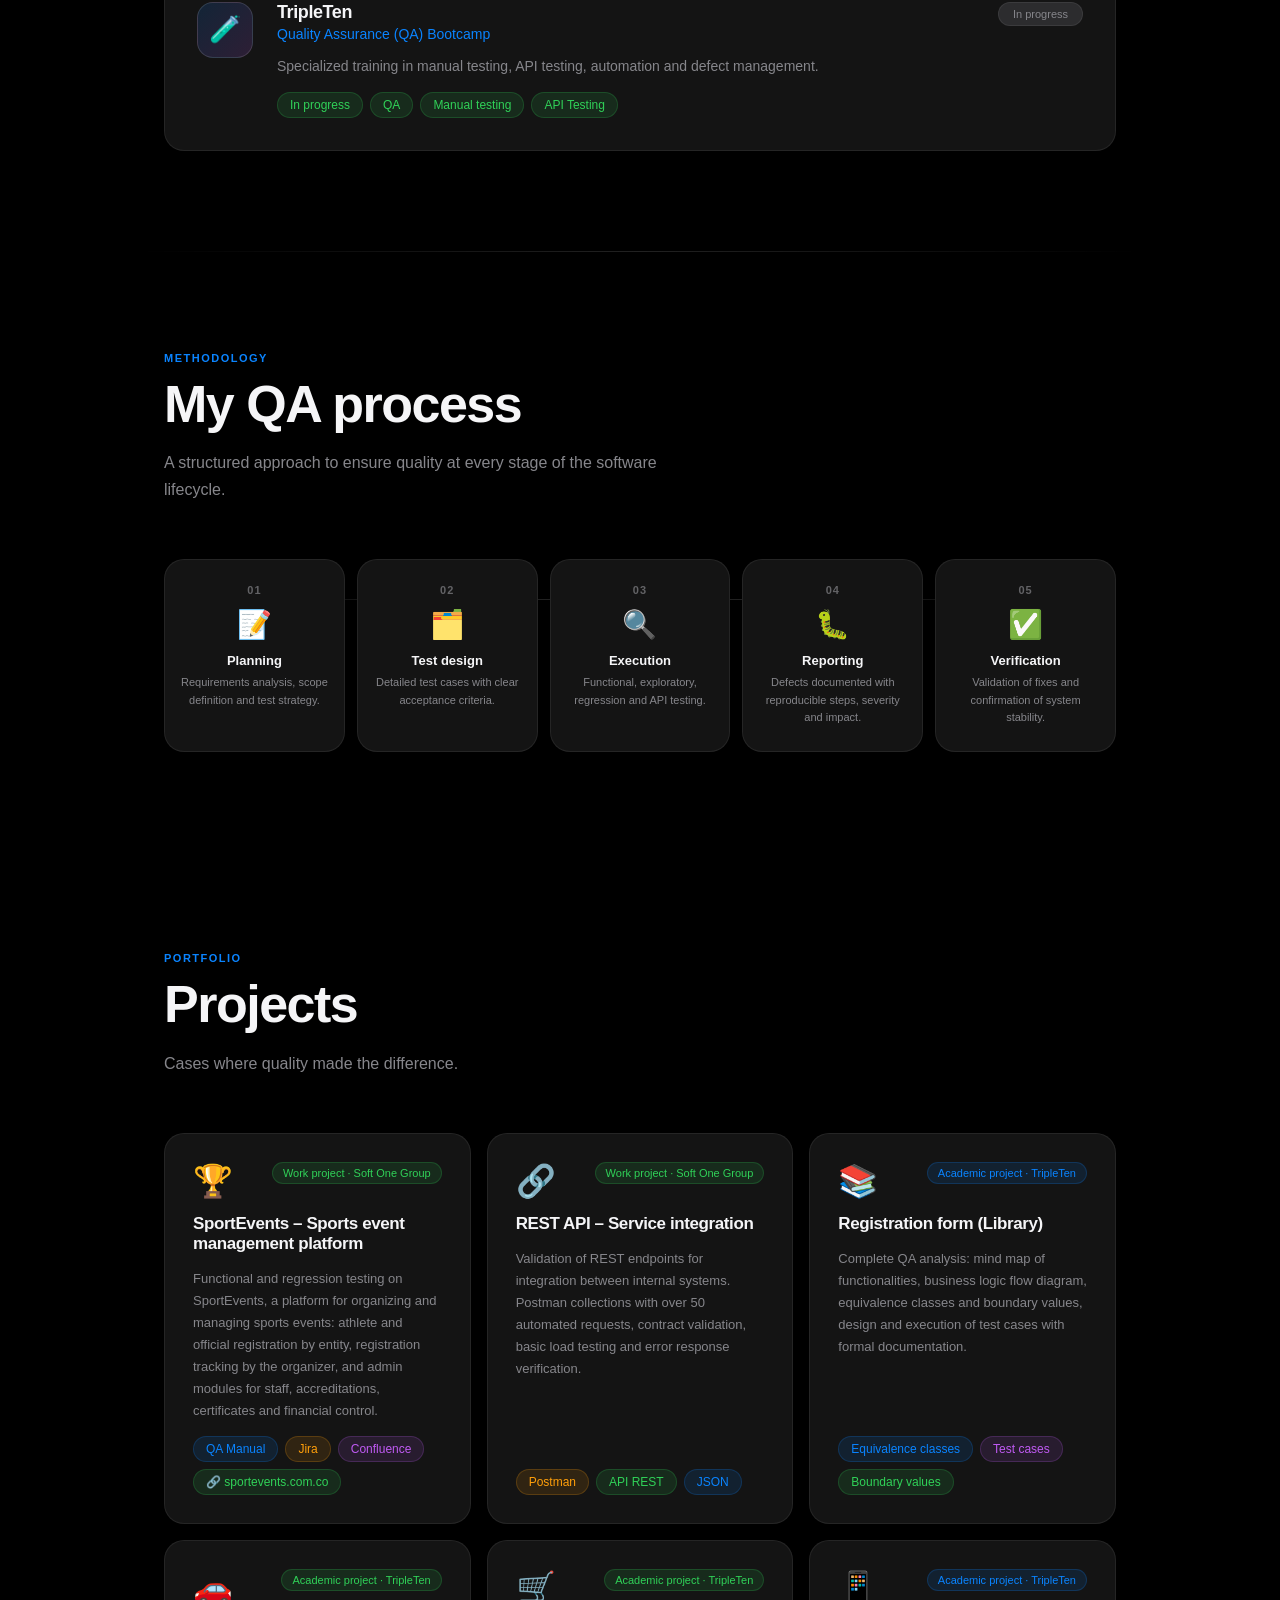
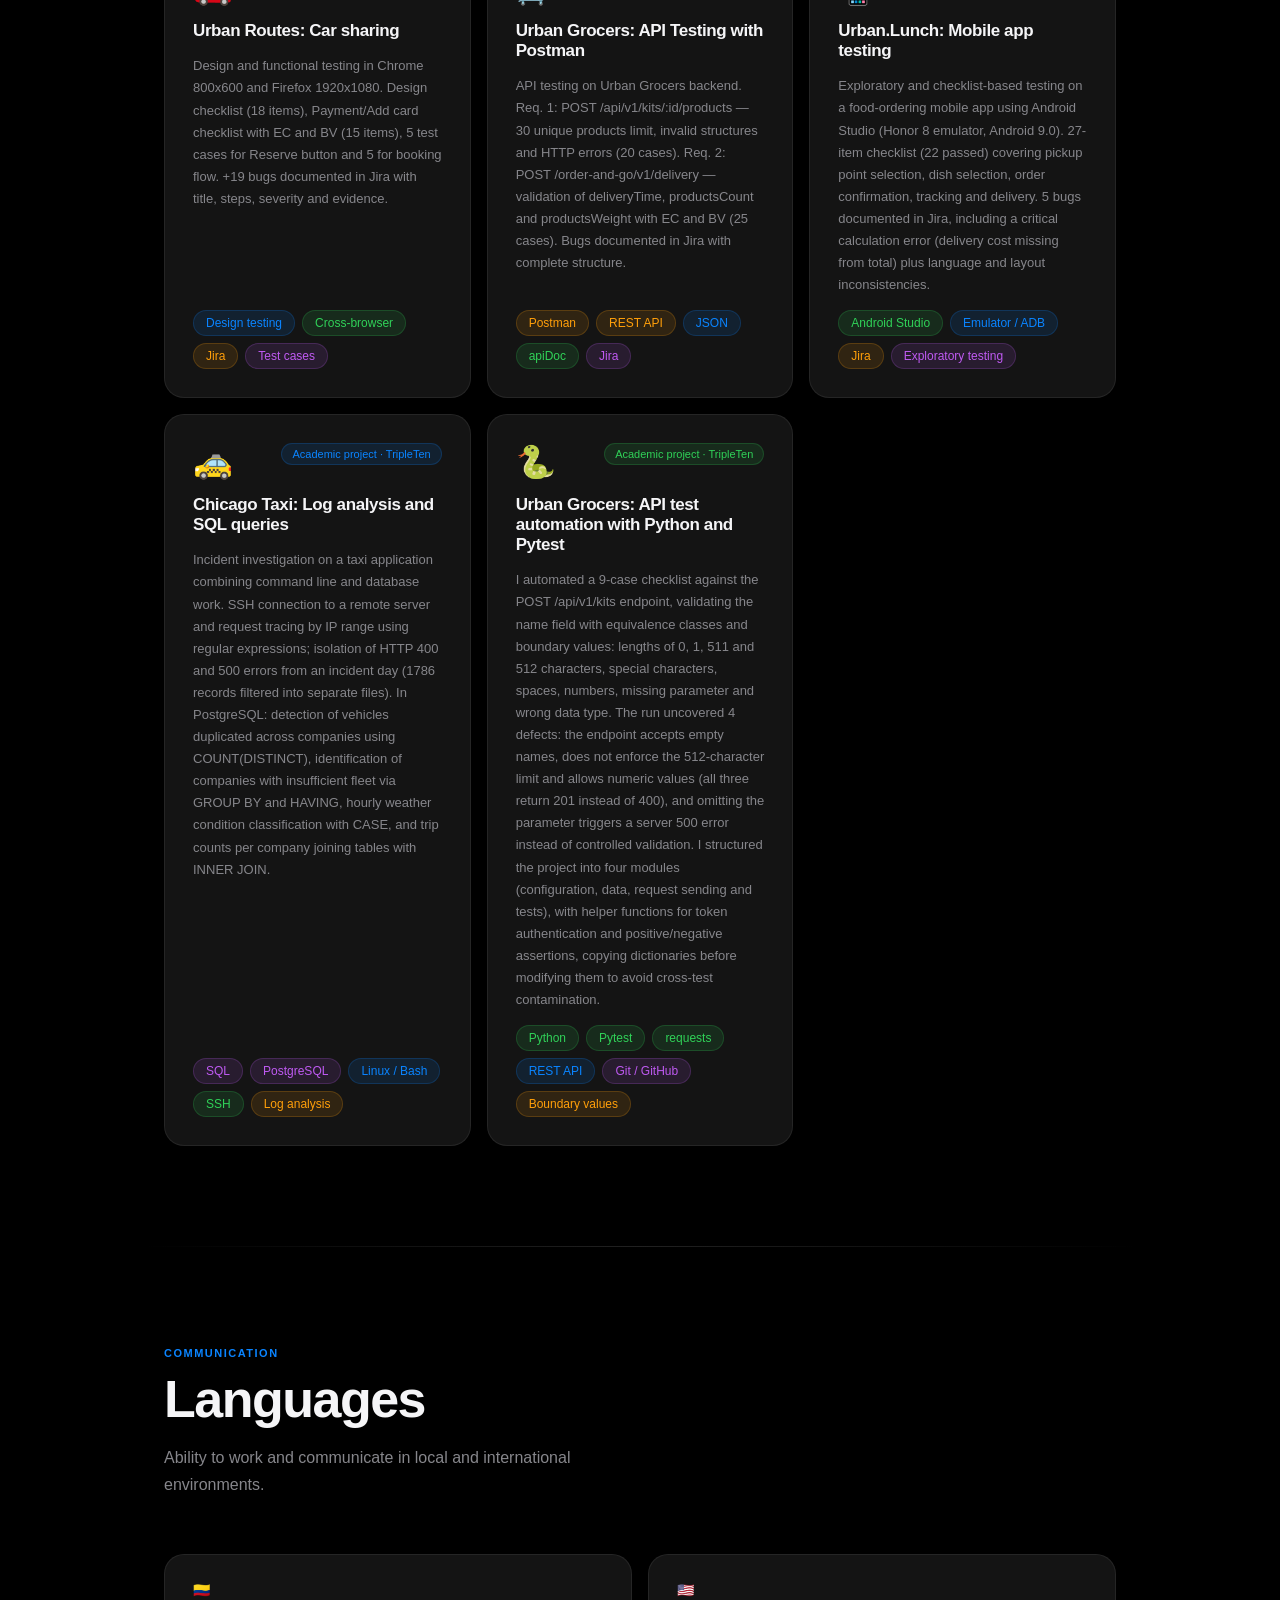
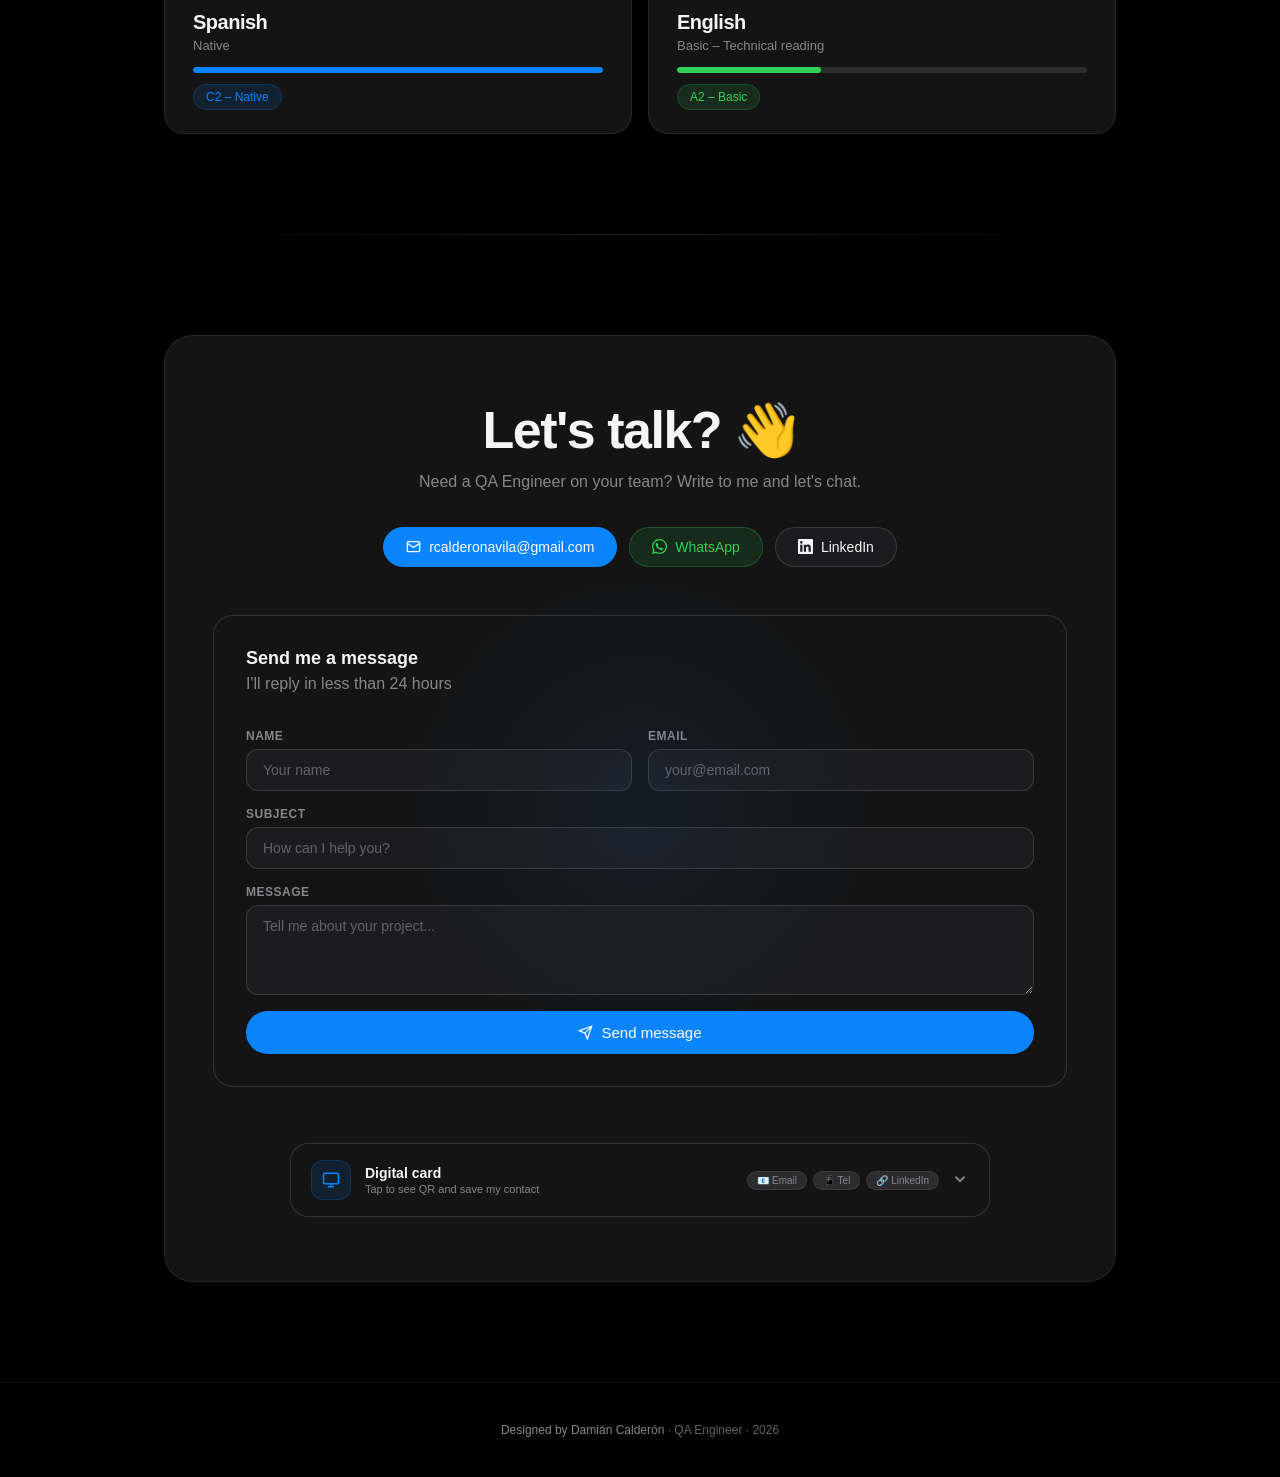
==== commit 7c715873: "Sobre mi: agregar validacion con SQL y automatizacion con Python" ====
--- a/index.html
+++ b/index.html
@@ -138,7 +138,7 @@
         <strong>Encontrar el error que nadie más vio, antes de que llegue al usuario: esa es la parte de mi trabajo que más disfruto.</strong>
       </p>
       <p class="about-p" data-es="Empecé mi carrera como Analista de Sistemas en Soft One Group S.A.S, pero pronto descubrí que lo que más me atraía del trabajo era la lógica detrás de cada proceso y la curiosidad por encontrar dónde algo podía fallar. Esa inquietud me llevó a especializarme en Quality Assurance." data-en="I started my career as a Systems Analyst at Soft One Group S.A.S, but I soon discovered that what attracted me most about the work was the logic behind each process and the curiosity to find where something could fail. That curiosity led me to specialize in Quality Assurance.">Empecé mi carrera como Analista de Sistemas en Soft One Group S.A.S, pero pronto descubrí que lo que más me atraía del trabajo era la lógica detrás de cada proceso y la curiosidad por encontrar dónde algo podía fallar. Esa inquietud me llevó a especializarme en Quality Assurance.</p>
-      <p class="about-p" data-es="Hoy soy QA Engineer en Soft One Group S.A.S, donde ejecuto más de 50 casos de prueba funcionales y de regresión por sprint, valido APIs REST con Postman y documento el proceso de pruebas en Confluence, colaborando con equipos ágiles bajo Scrum. Complemento esta experiencia con formación especializada en TripleTen (pruebas manuales, API testing y automatización con Selenium, Cypress y Playwright) y mi base como Ingeniero de Sistemas por la CUN." data-en="Today I'm a QA Engineer at Soft One Group S.A.S, where I run 50+ functional and regression test cases per sprint, validate REST APIs with Postman, and document the testing process in Confluence, collaborating with agile teams under Scrum. I complement this experience with specialized training at TripleTen (manual testing, API testing and automation with Selenium, Cypress and Playwright) and my background as a Systems Engineer from CUN.">Hoy soy QA Engineer en Soft One Group S.A.S, donde ejecuto más de 50 casos de prueba funcionales y de regresión por sprint, valido APIs REST con Postman y documento el proceso de pruebas en Confluence, colaborando con equipos ágiles bajo Scrum. Complemento esta experiencia con formación especializada en TripleTen (pruebas manuales, API testing y automatización con Selenium, Cypress y Playwright) y mi base como Ingeniero de Sistemas por la CUN.</p>
+      <p class="about-p" data-es="Hoy soy QA Engineer en Soft One Group S.A.S, donde ejecuto más de 50 casos de prueba funcionales y de regresión por sprint, valido APIs REST con Postman y documento el proceso de pruebas en Confluence, colaborando con equipos ágiles bajo Scrum. Complemento las pruebas de interfaz con validación de datos en la fuente mediante consultas SQL sobre PostgreSQL y con automatización de pruebas de API en Python y Pytest. Mi formación en TripleTen abarca pruebas manuales, API testing, bases de datos, línea de comandos y automatización con Selenium, Cypress y Playwright, sobre mi base como Ingeniero de Sistemas por la CUN." data-en="Today I'm a QA Engineer at Soft One Group S.A.S, where I run 50+ functional and regression test cases per sprint, validate REST APIs with Postman, and document the testing process in Confluence, collaborating with agile teams under Scrum. I complement interface testing with data validation at the source through SQL queries on PostgreSQL, and with API test automation in Python and Pytest. My training at TripleTen covers manual testing, API testing, databases, the command line and automation with Selenium, Cypress and Playwright, on top of my background as a Systems Engineer from CUN.">Hoy soy QA Engineer en Soft One Group S.A.S, donde ejecuto más de 50 casos de prueba funcionales y de regresión por sprint, valido APIs REST con Postman y documento el proceso de pruebas en Confluence, colaborando con equipos ágiles bajo Scrum. Complemento las pruebas de interfaz con validación de datos en la fuente mediante consultas SQL sobre PostgreSQL y con automatización de pruebas de API en Python y Pytest. Mi formación en TripleTen abarca pruebas manuales, API testing, bases de datos, línea de comandos y automatización con Selenium, Cypress y Playwright, sobre mi base como Ingeniero de Sistemas por la CUN.</p>
       <p data-es="Mi meta es seguir creciendo en aseguramiento de calidad y automatización, aportando a equipos que buscan lanzar software confiable sin sacrificar velocidad. Si buscas a alguien detallista, curioso y con ganas de aprender, hablemos." data-en="My goal is to keep growing in quality assurance and automation, contributing to teams that want to ship reliable software without sacrificing speed. If you're looking for someone detail-oriented, curious and eager to learn, let's talk.">Mi meta es seguir creciendo en aseguramiento de calidad y automatización, aportando a equipos que buscan lanzar software confiable sin sacrificar velocidad. Si buscas a alguien detallista, curioso y con ganas de aprender, <a href="#contacto" class="link-accent-bold" data-es="hablemos" data-en="let's talk">hablemos</a>.</p>
     </div>
   </section>
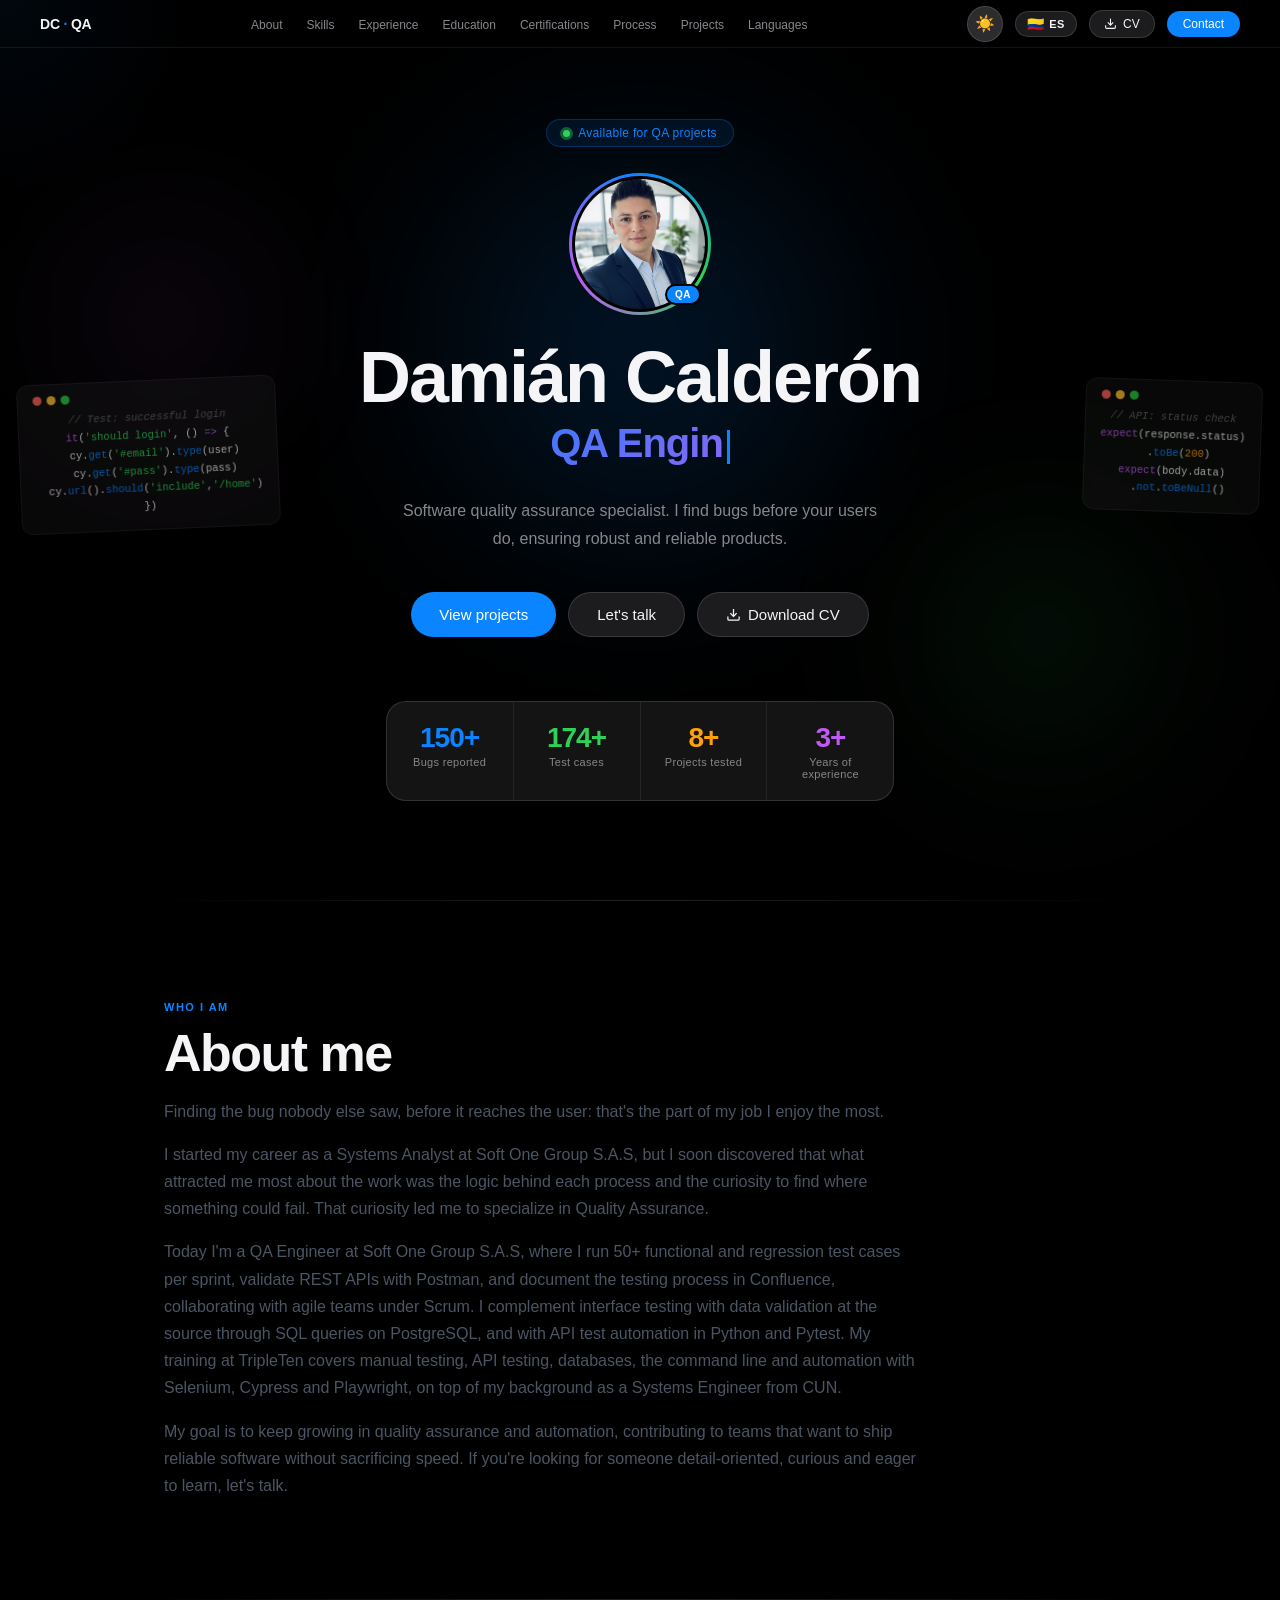
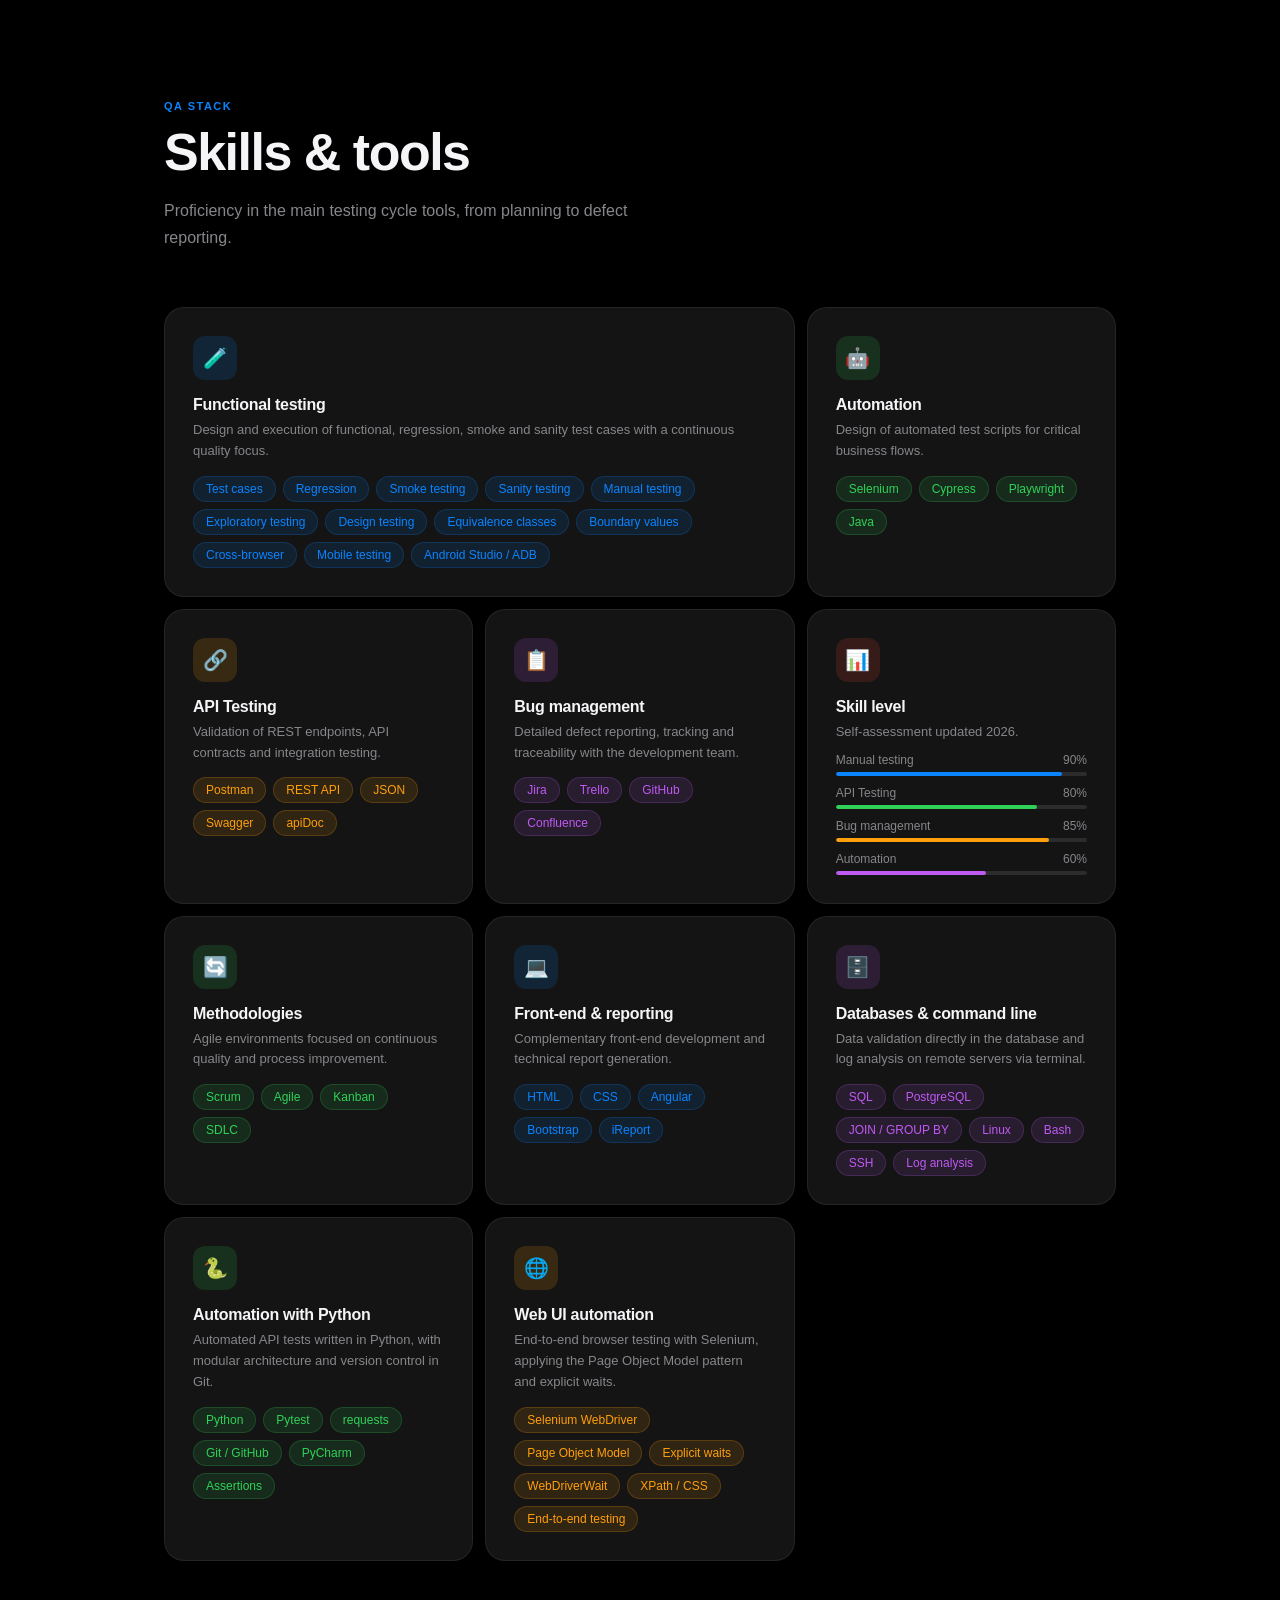
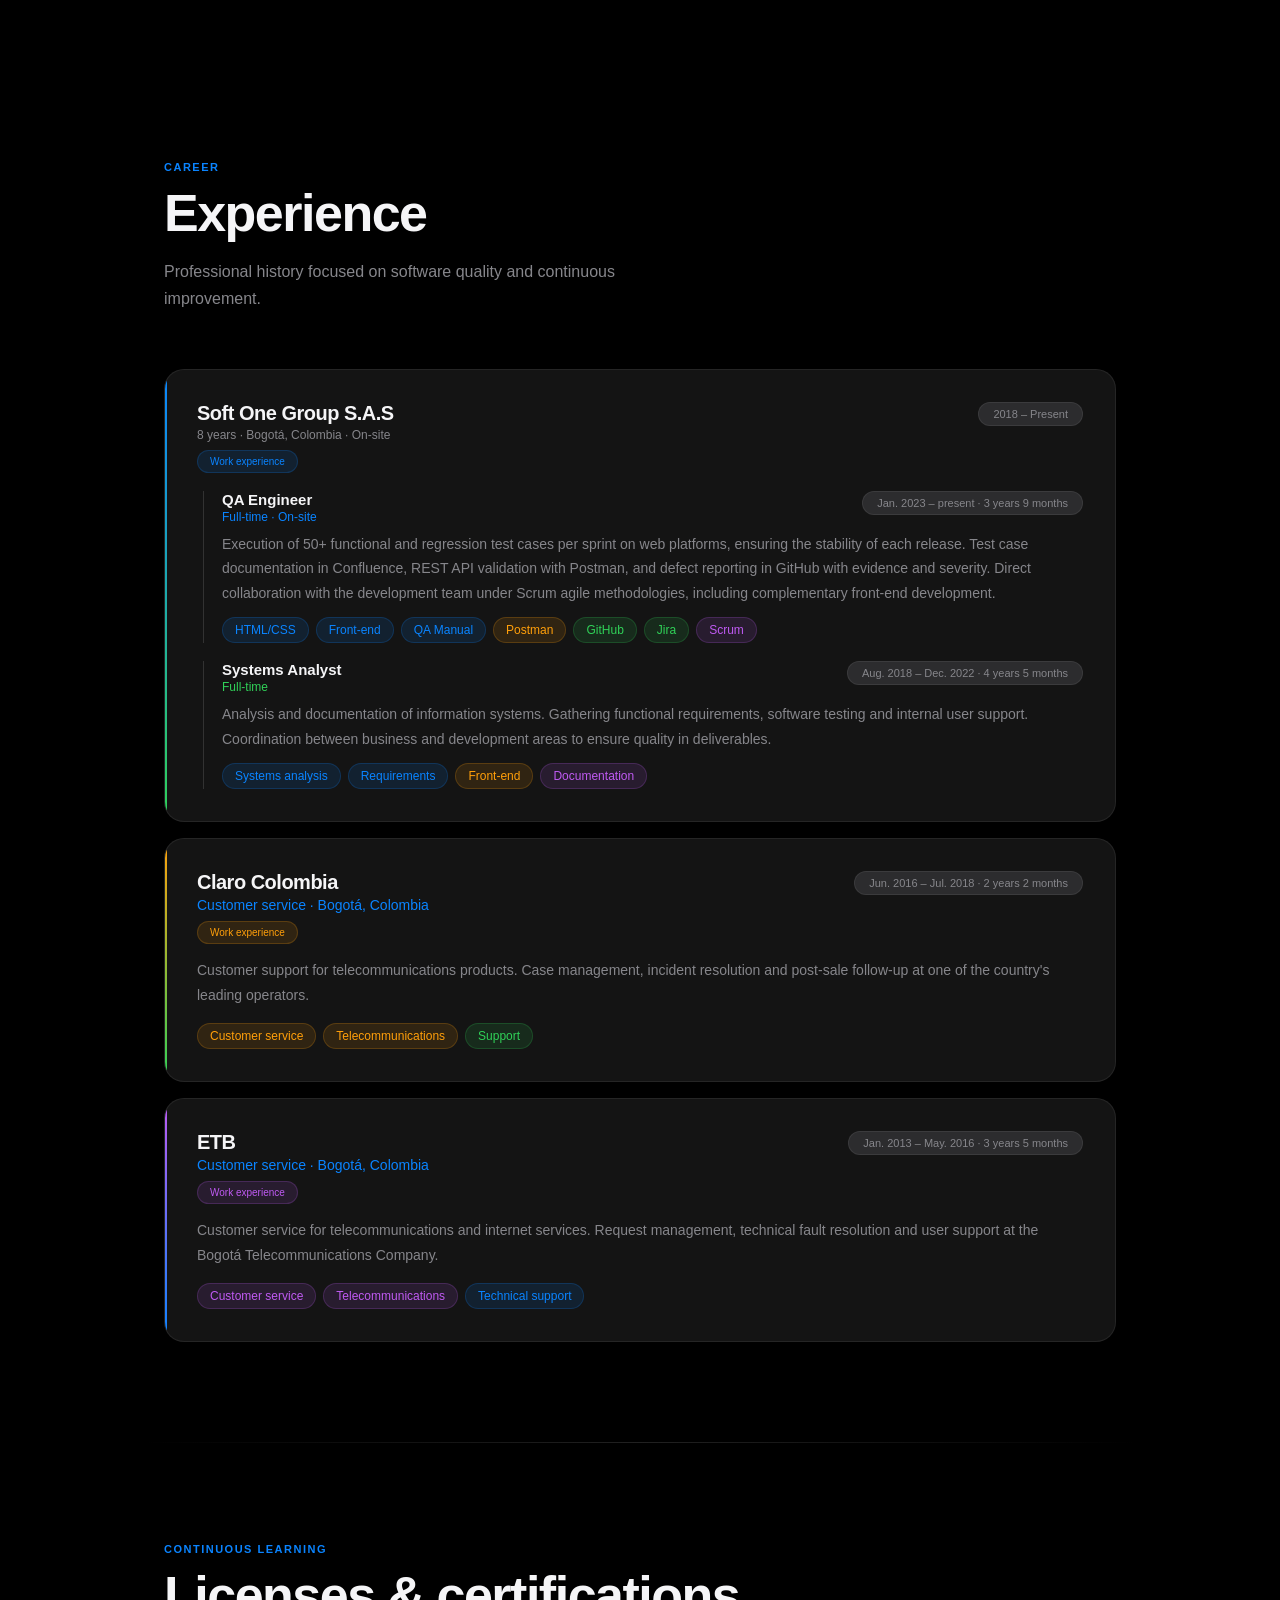
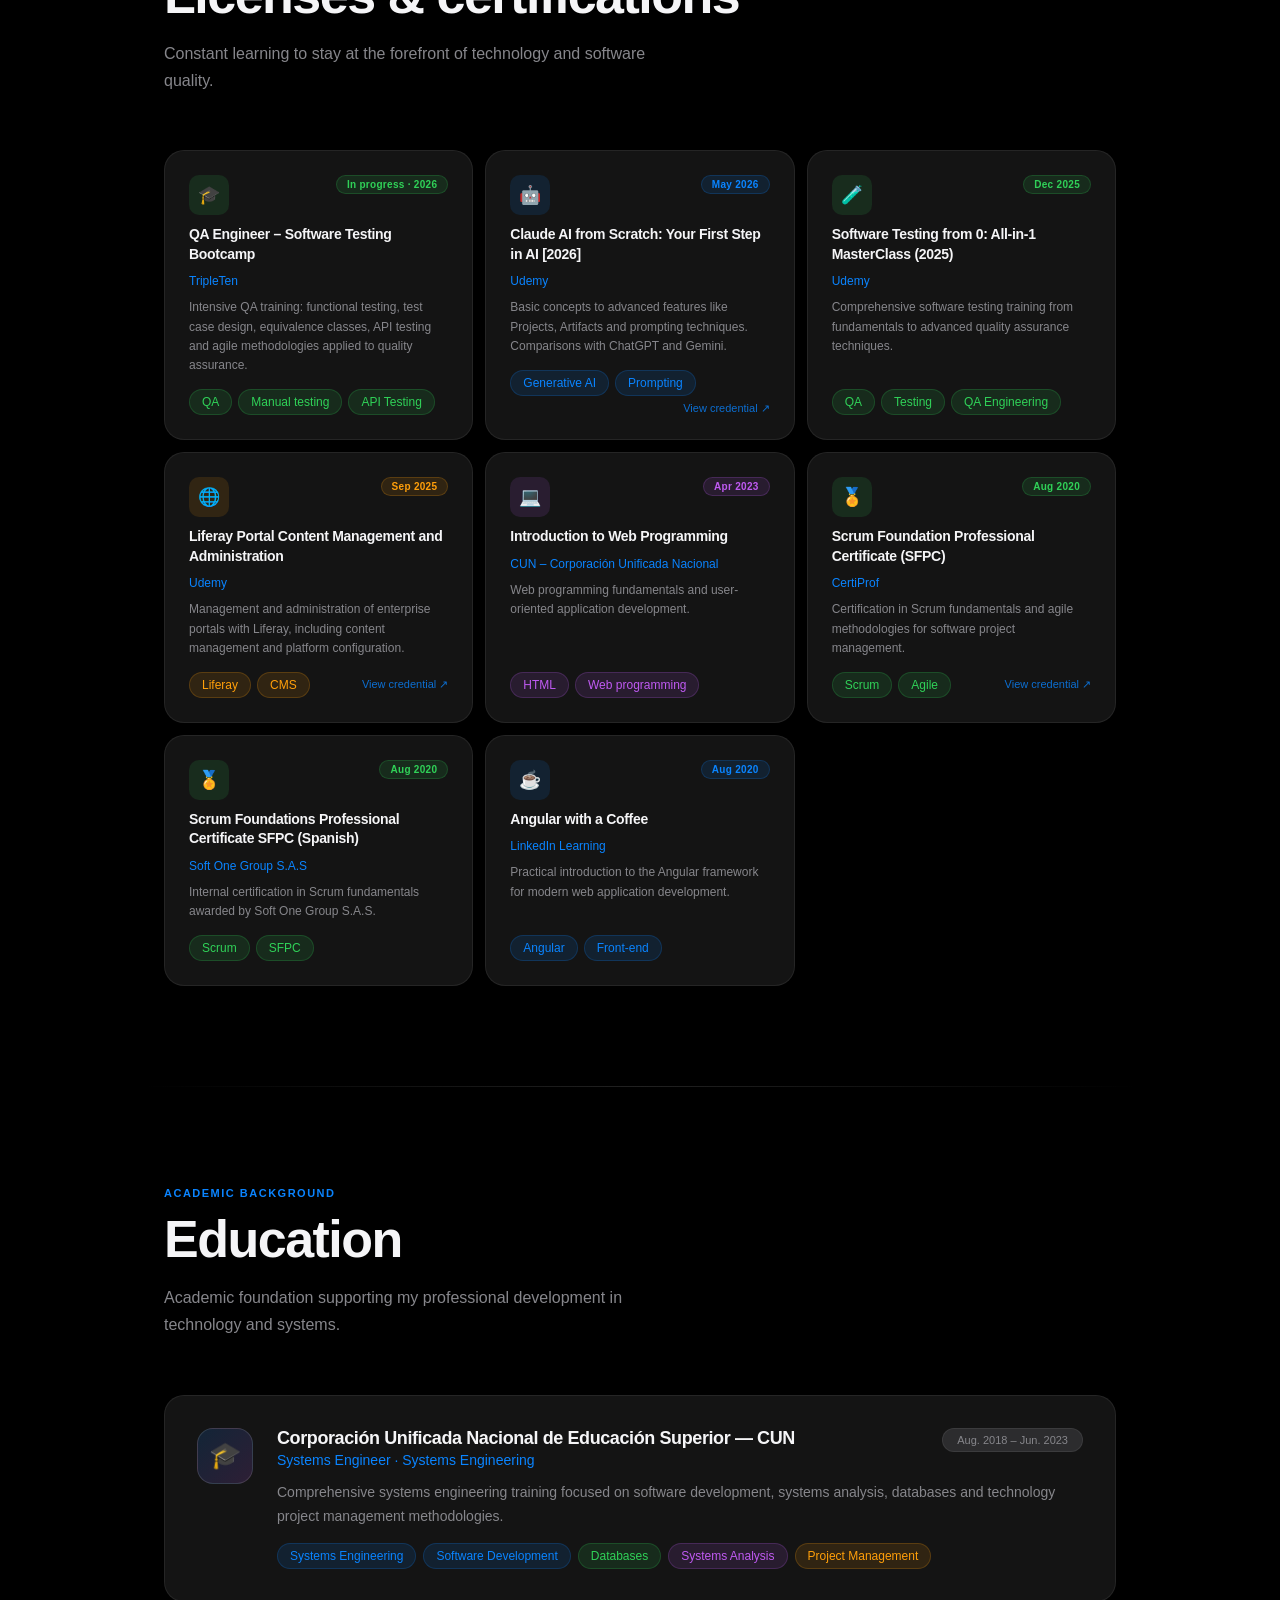
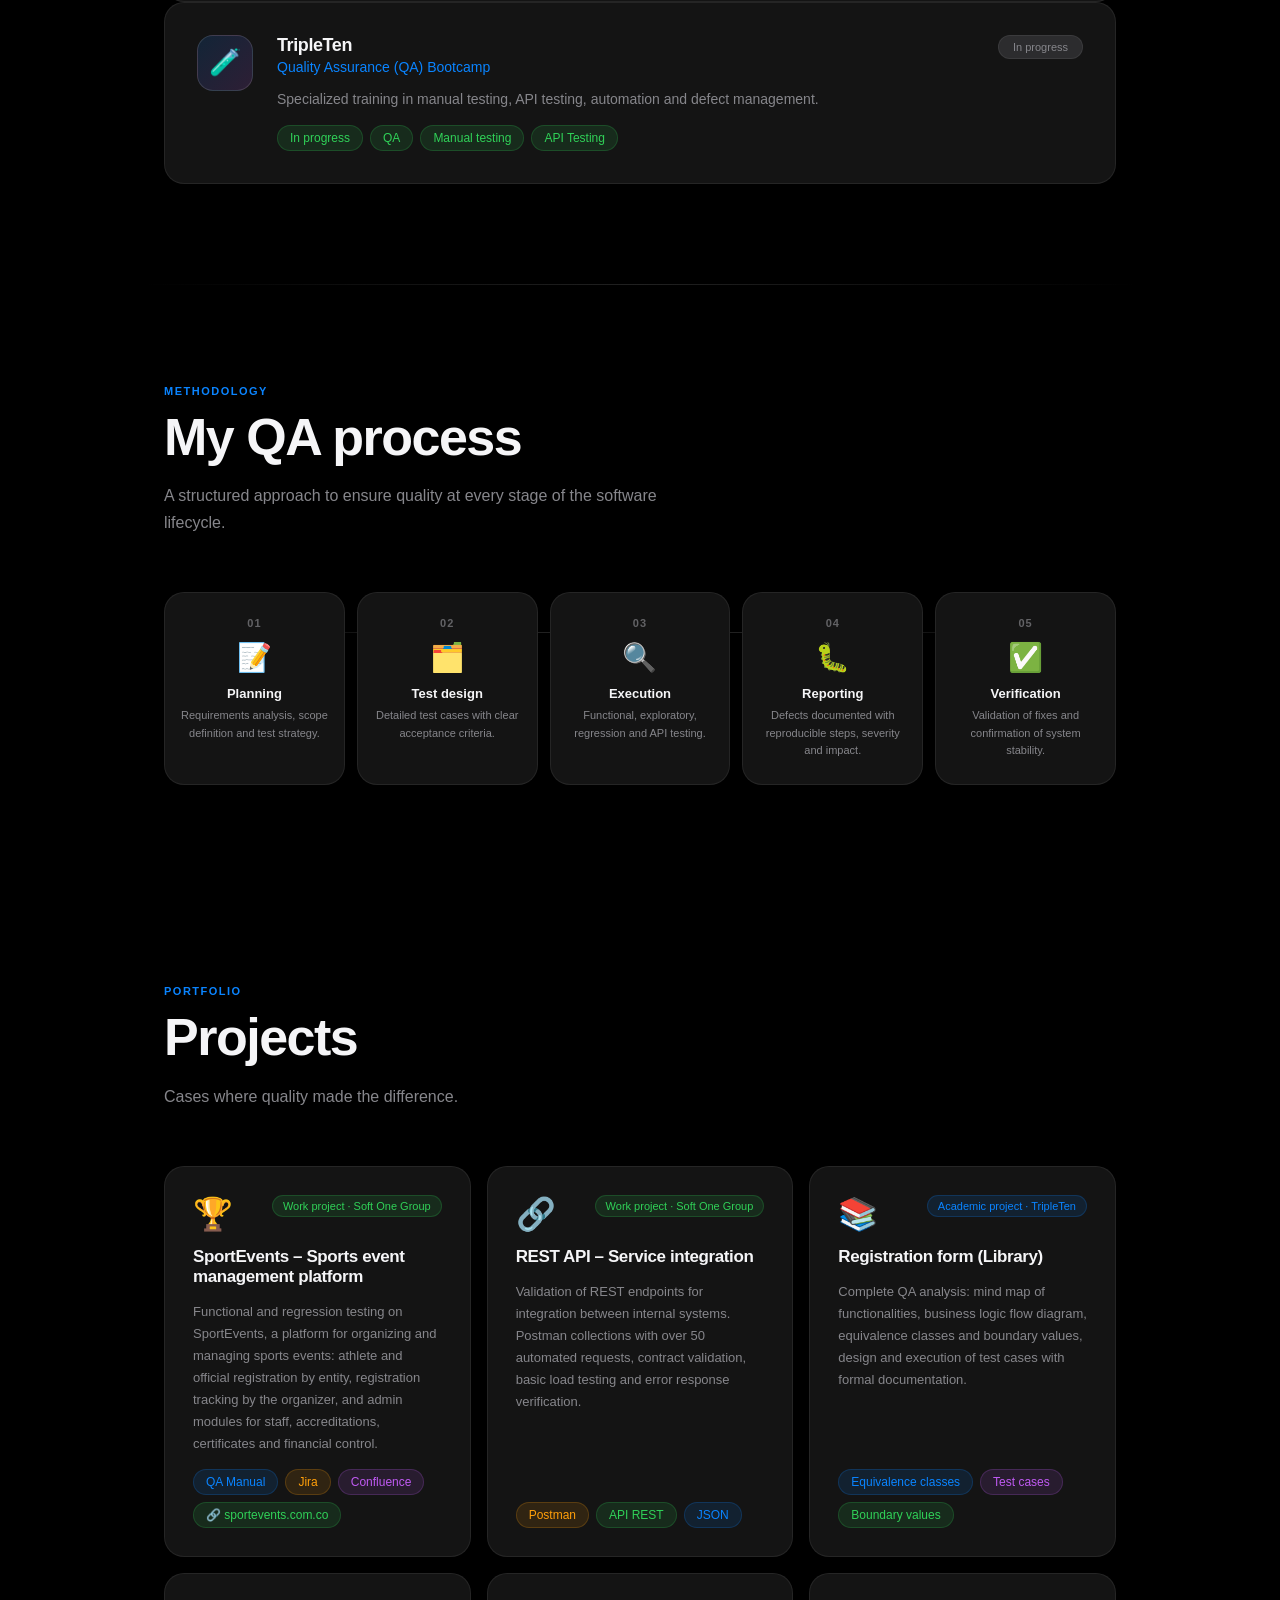
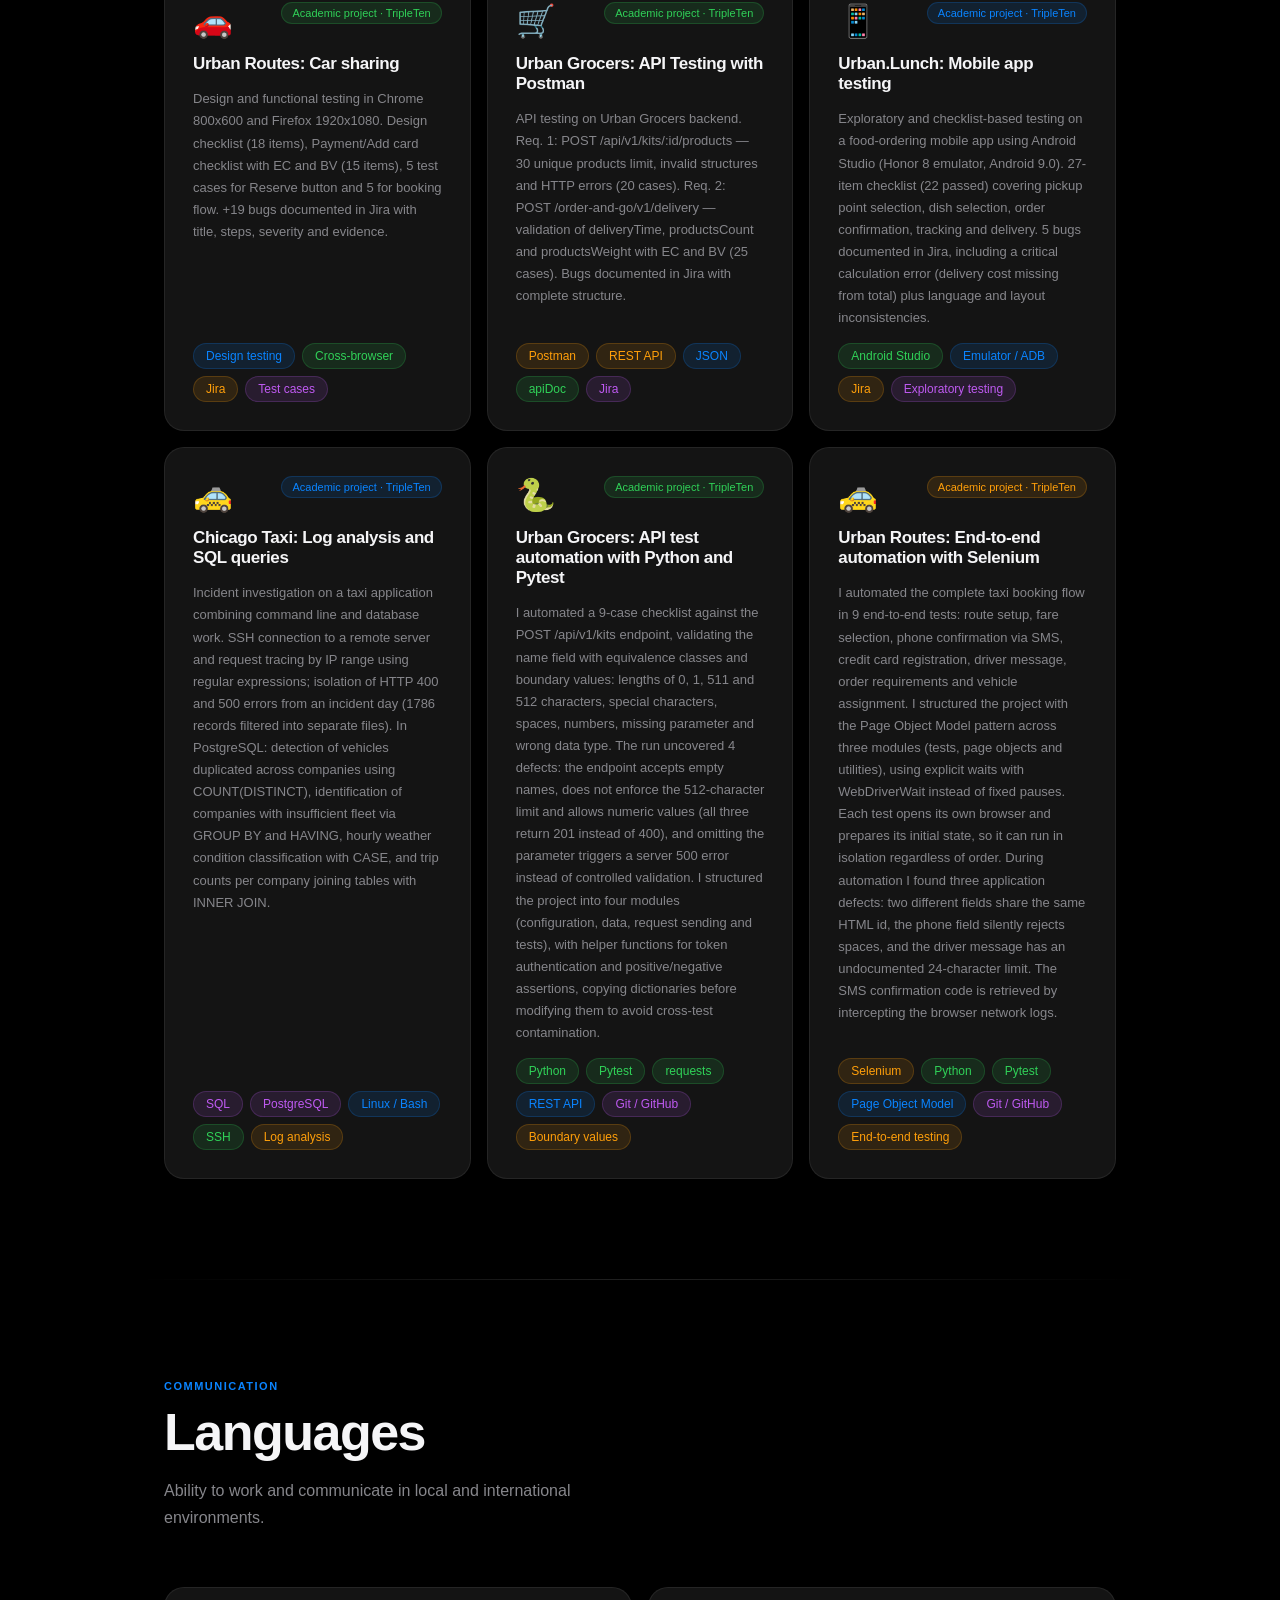
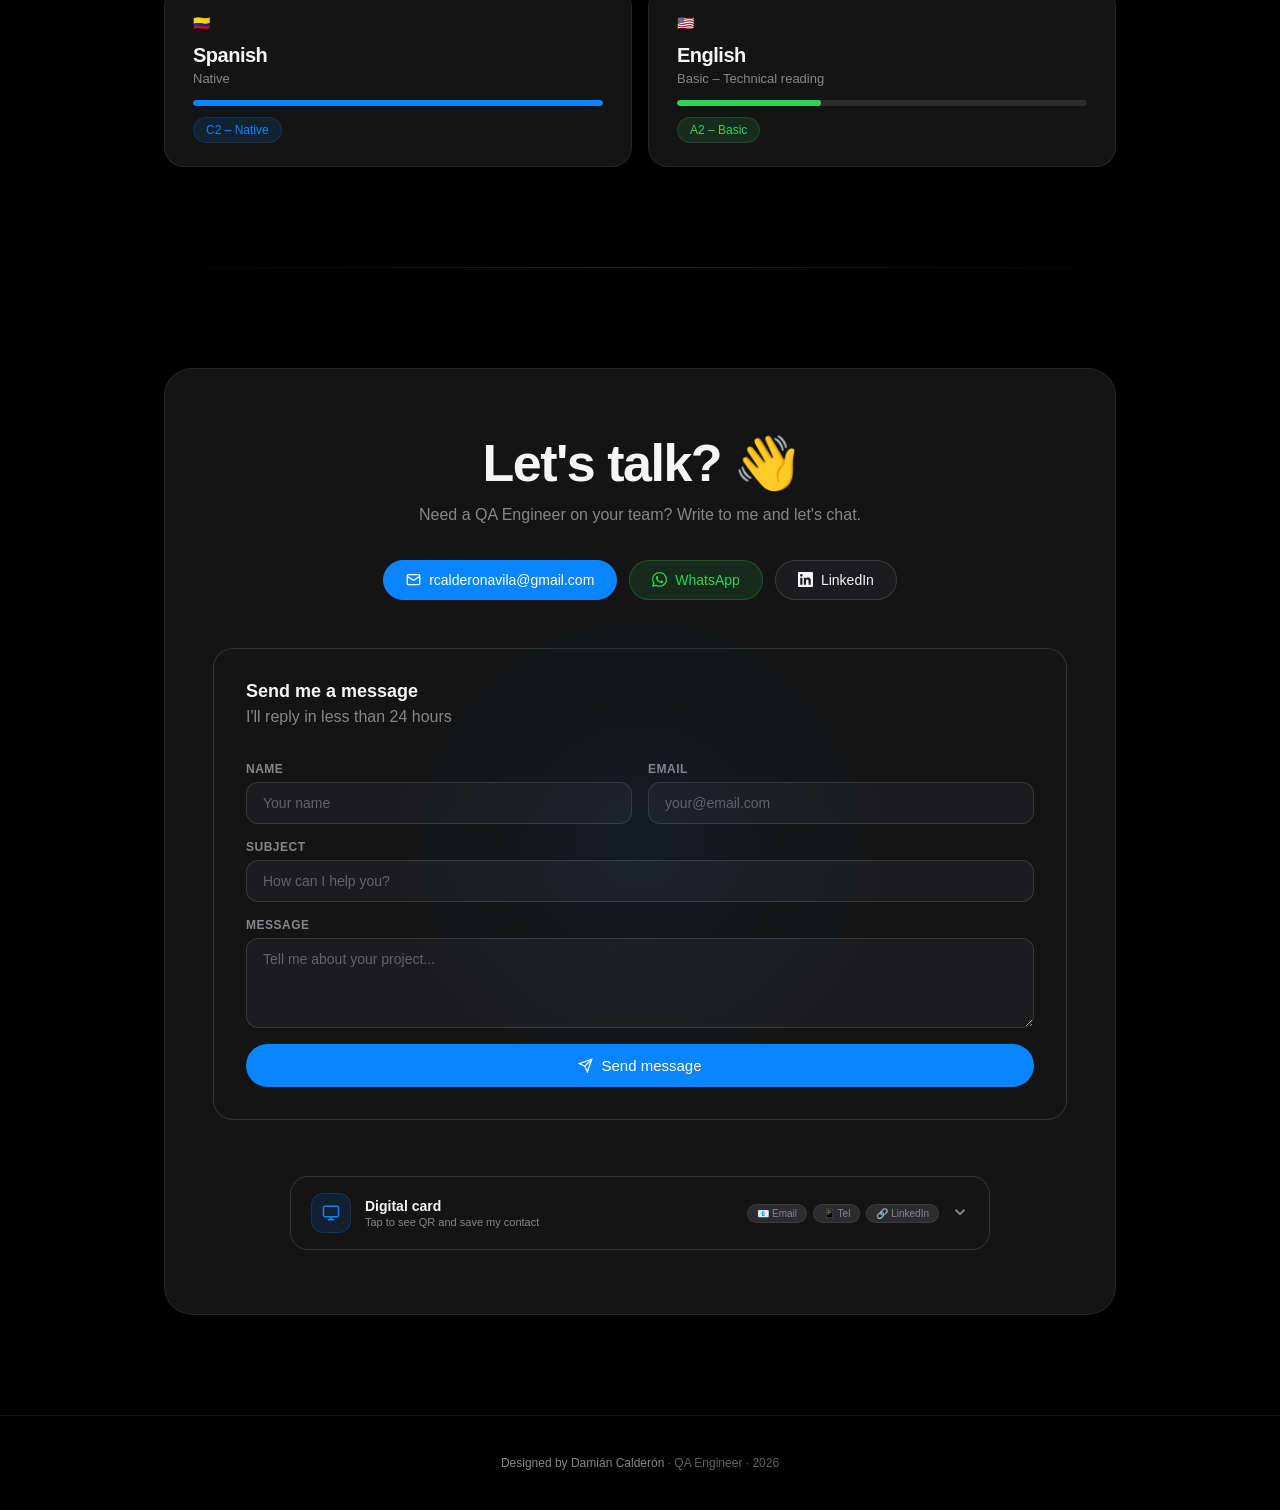
==== commit 3e3829a9: "Agregar proyecto Sprint 9: automatizacion end-to-end con Selenium" ====
--- a/index.html
+++ b/index.html
@@ -275,6 +275,19 @@
           <span class="pill pill-green" data-es="Aserciones" data-en="Assertions">Aserciones</span>
         </div>
       </div>
+      <div class="bento-card reveal delay-6">
+        <div class="bc-icon bc-icon--orange">🌐</div>
+        <div class="bc-title" data-es="Automatización de interfaz web" data-en="Web UI automation">Automatización de interfaz web</div>
+        <div class="bc-desc" data-es="Pruebas end-to-end sobre navegador con Selenium, aplicando el patrón Page Object Model y esperas explícitas." data-en="End-to-end browser testing with Selenium, applying the Page Object Model pattern and explicit waits.">Pruebas end-to-end sobre navegador con Selenium, aplicando el patrón Page Object Model y esperas explícitas.</div>
+        <div class="skill-pills">
+          <span class="pill pill-orange">Selenium WebDriver</span>
+          <span class="pill pill-orange">Page Object Model</span>
+          <span class="pill pill-orange" data-es="Esperas explícitas" data-en="Explicit waits">Esperas explícitas</span>
+          <span class="pill pill-orange">WebDriverWait</span>
+          <span class="pill pill-orange">XPath / CSS</span>
+          <span class="pill pill-orange" data-es="Pruebas end-to-end" data-en="End-to-end testing">Pruebas end-to-end</span>
+        </div>
+      </div>
     </div>
   </section>
 
@@ -700,6 +713,20 @@
           <span class="pill pill-blue">REST API</span>
           <span class="pill pill-purple">Git / GitHub</span>
           <span class="pill pill-orange" data-es="Valores límite" data-en="Boundary values">Valores límite</span>
+        </div>
+      </div>
+
+      <div class="proj-card reveal delay-8">
+        <div class="proj-header"><div class="proj-emoji">🚕</div><span class="pill pill-orange pill-sm" data-es="Proyecto académico · TripleTen" data-en="Academic project · TripleTen">Proyecto académico · TripleTen</span></div>
+        <div class="proj-title" data-es="Urban Routes: Automatización end-to-end con Selenium" data-en="Urban Routes: End-to-end automation with Selenium">Urban Routes: Automatización end-to-end con Selenium</div>
+        <div class="proj-desc" data-es="Automaticé el flujo completo de solicitud de un taxi en 9 pruebas end-to-end: configuración de ruta, selección de tarifa, confirmación de teléfono por SMS, registro de tarjeta de crédito, mensaje al conductor, requisitos del pedido y asignación del vehículo. Estructuré el proyecto con el patrón Page Object Model en tres módulos (pruebas, objetos de página y utilidades) y usé esperas explícitas con WebDriverWait en lugar de pausas fijas. Cada prueba abre su propio navegador y prepara su estado inicial, de modo que puede ejecutarse de forma aislada sin depender del orden. Durante la automatización detecté tres defectos de la aplicación: dos campos distintos comparten el mismo identificador HTML, el campo de teléfono rechaza espacios sin informarlo y el mensaje al conductor tiene un límite de 24 caracteres no documentado. El código de confirmación del SMS se obtiene interceptando los logs de red del navegador." data-en="I automated the complete taxi booking flow in 9 end-to-end tests: route setup, fare selection, phone confirmation via SMS, credit card registration, driver message, order requirements and vehicle assignment. I structured the project with the Page Object Model pattern across three modules (tests, page objects and utilities), using explicit waits with WebDriverWait instead of fixed pauses. Each test opens its own browser and prepares its initial state, so it can run in isolation regardless of order. During automation I found three application defects: two different fields share the same HTML id, the phone field silently rejects spaces, and the driver message has an undocumented 24-character limit. The SMS confirmation code is retrieved by intercepting the browser network logs.">Automaticé el flujo completo de solicitud de un taxi en 9 pruebas end-to-end: configuración de ruta, selección de tarifa, confirmación de teléfono por SMS, registro de tarjeta de crédito, mensaje al conductor, requisitos del pedido y asignación del vehículo. Estructuré el proyecto con el patrón Page Object Model en tres módulos (pruebas, objetos de página y utilidades) y usé esperas explícitas con WebDriverWait en lugar de pausas fijas. Cada prueba abre su propio navegador y prepara su estado inicial, de modo que puede ejecutarse de forma aislada sin depender del orden. Durante la automatización detecté tres defectos de la aplicación: dos campos distintos comparten el mismo identificador HTML, el campo de teléfono rechaza espacios sin informarlo y el mensaje al conductor tiene un límite de 24 caracteres no documentado. El código de confirmación del SMS se obtiene interceptando los logs de red del navegador.</div>
+        <div class="proj-footer">
+          <span class="pill pill-orange">Selenium</span>
+          <span class="pill pill-green">Python</span>
+          <span class="pill pill-green">Pytest</span>
+          <span class="pill pill-blue">Page Object Model</span>
+          <span class="pill pill-purple">Git / GitHub</span>
+          <span class="pill pill-orange" data-es="Pruebas end-to-end" data-en="End-to-end testing">Pruebas end-to-end</span>
         </div>
       </div>
 
